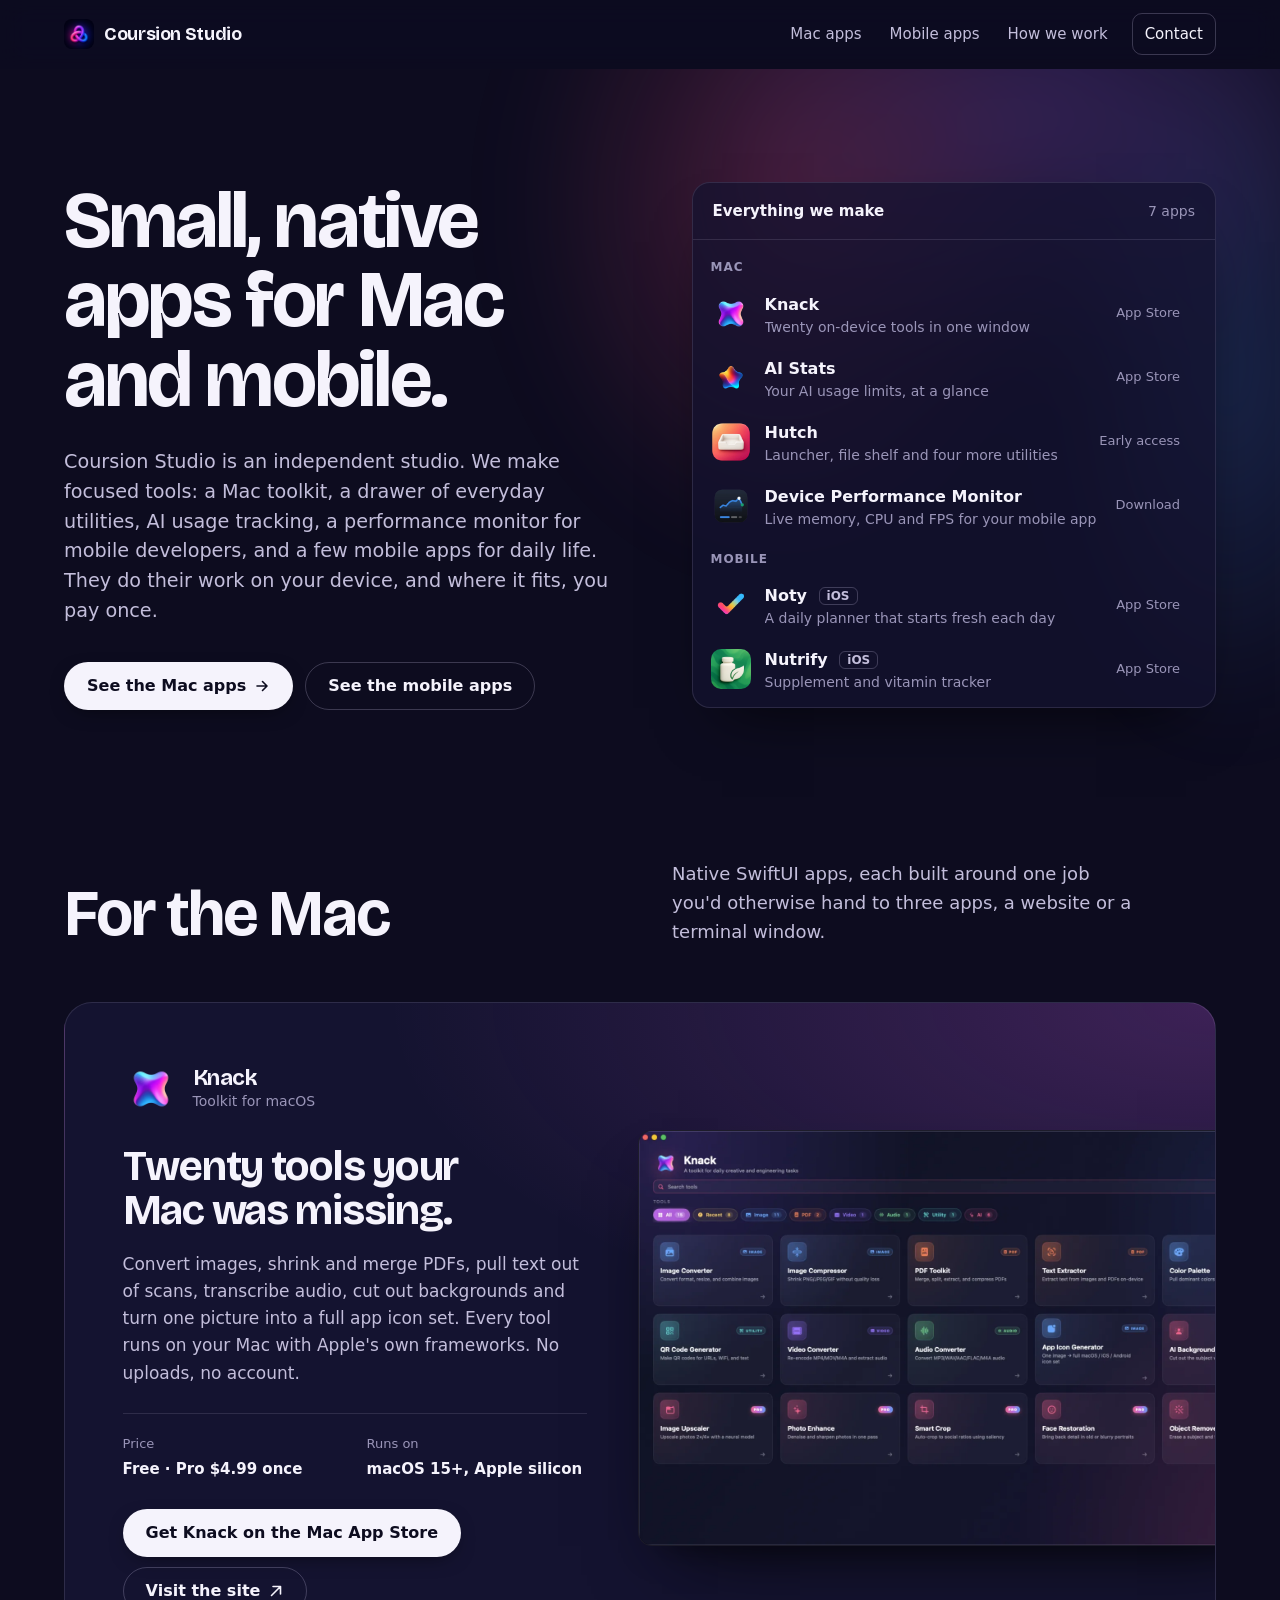
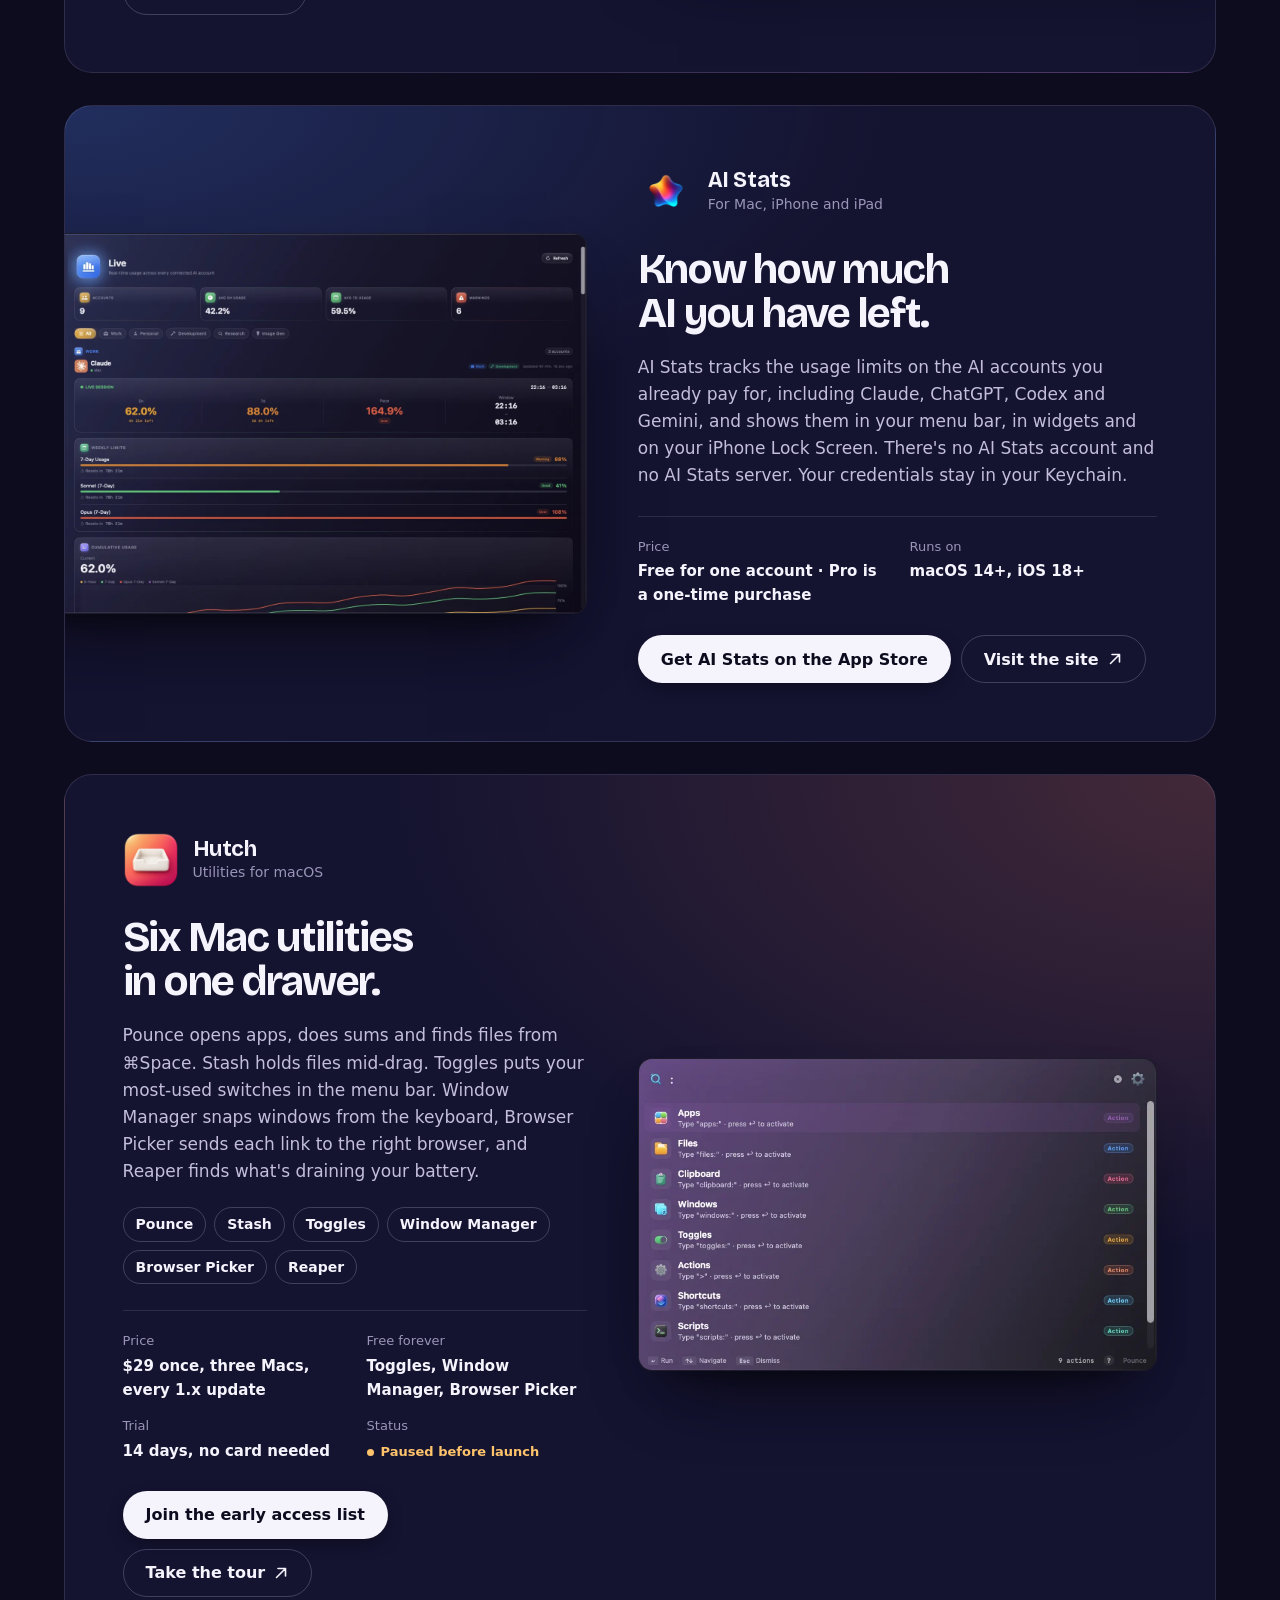
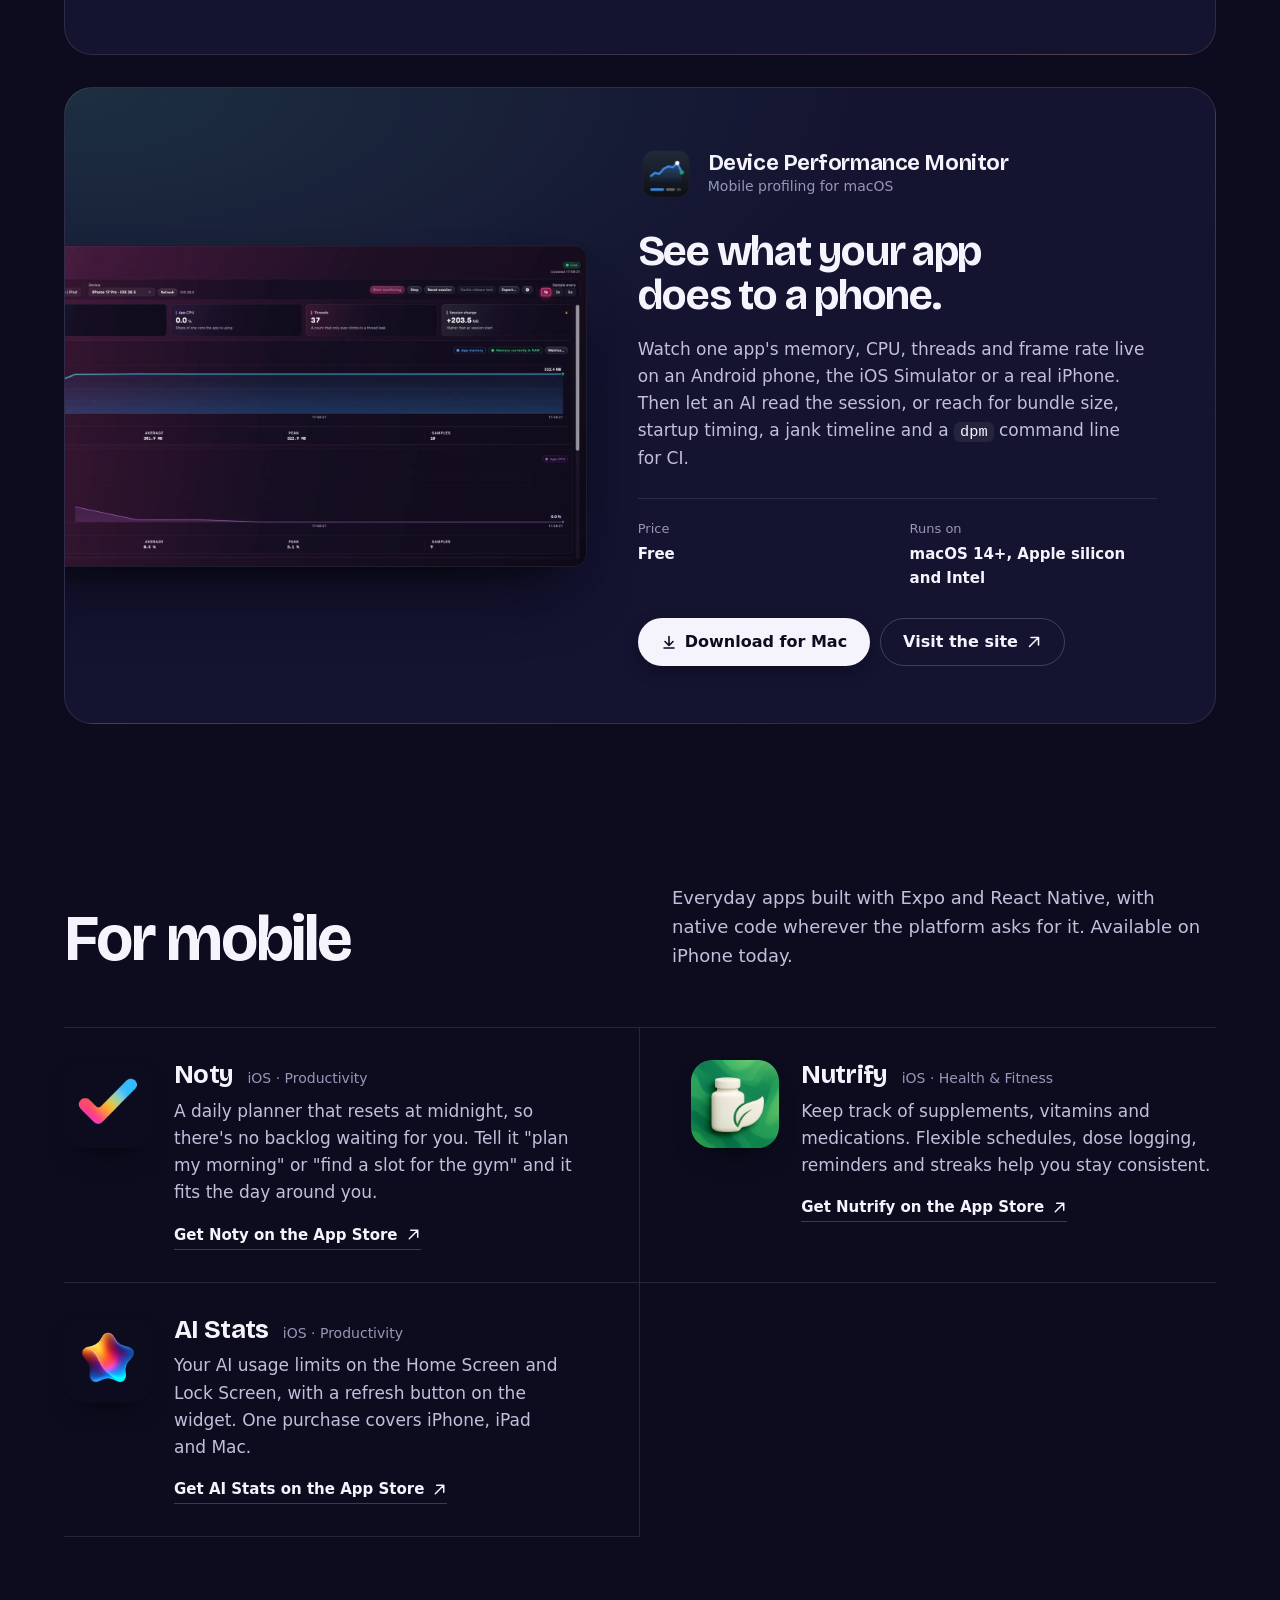
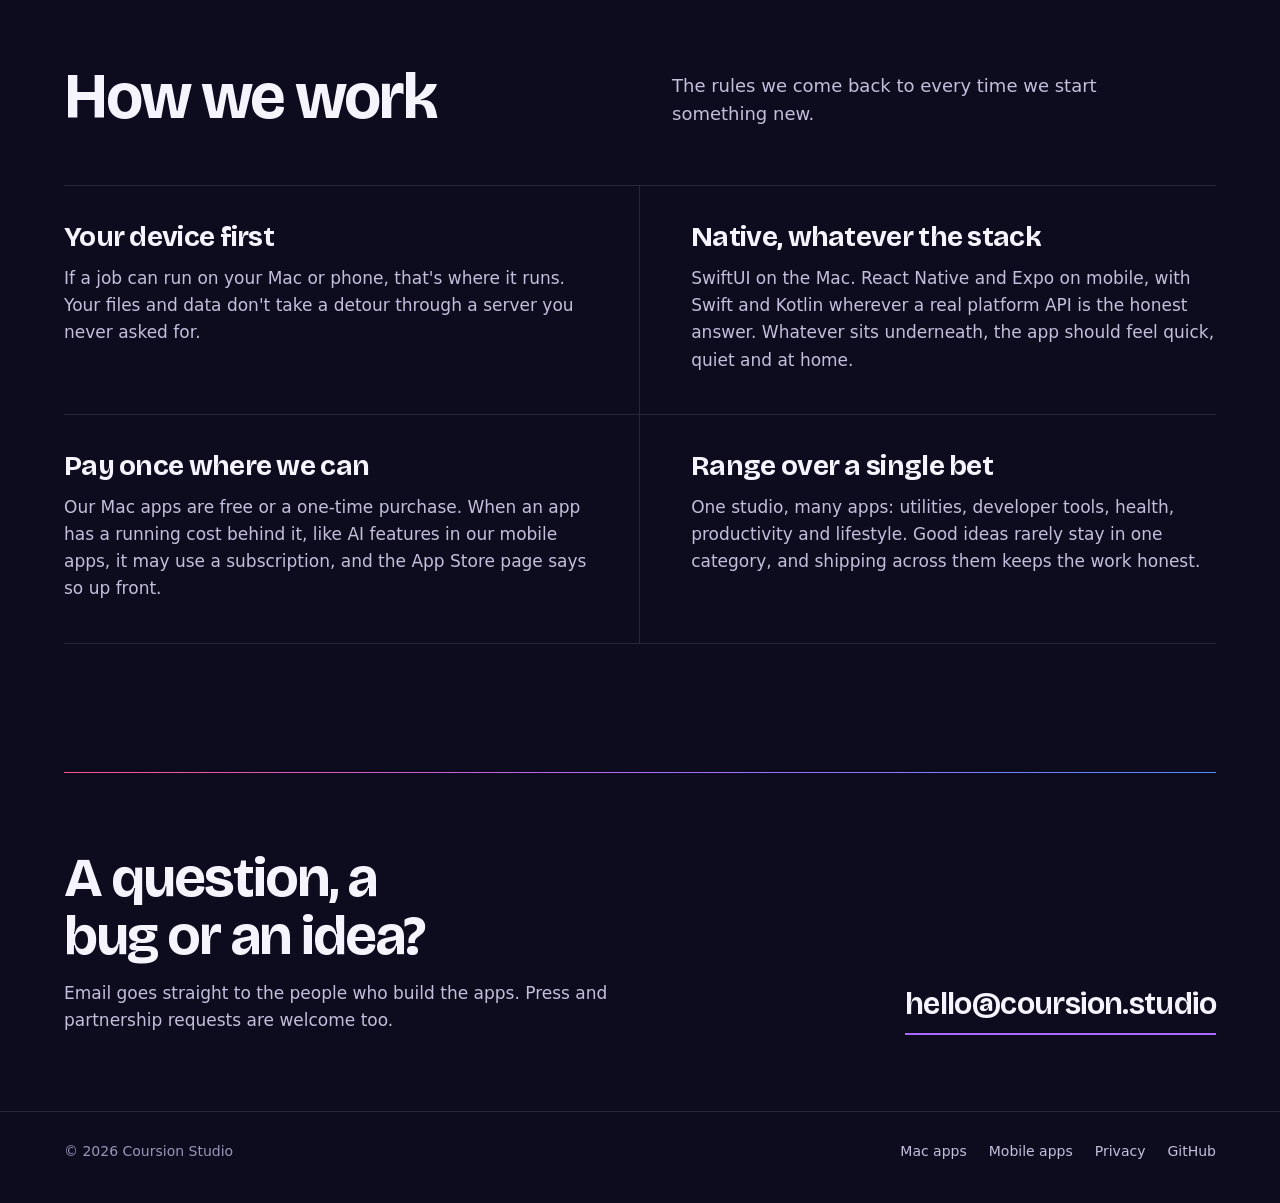
==== index.html @ a279626e "copy: Hutch covers three Macs" ====
<!doctype html>
<html lang="en">
<head>
  <meta charset="utf-8" />
  <meta name="viewport" content="width=device-width, initial-scale=1" />

  <title>Coursion Studio · Small, native apps for Mac and mobile</title>
  <meta name="description" content="Coursion Studio is an independent studio making focused native apps: Knack, AI Stats, Hutch and Device Performance Monitor for Mac, plus Noty and Nutrify on mobile." />
  <meta name="author" content="Coursion Studio" />
  <meta name="robots" content="index, follow, max-image-preview:large" />
  <link rel="canonical" href="https://coursion.studio/" />

  <link rel="icon" type="image/png" sizes="16x16" href="assets/favicon-16.png" />
  <link rel="icon" type="image/png" sizes="32x32" href="assets/favicon-32.png" />
  <link rel="icon" type="image/png" sizes="512x512" href="assets/icon-512.png" />
  <link rel="apple-touch-icon" sizes="180x180" href="assets/apple-touch-icon.png" />
  <link rel="preload" href="assets/fonts/bricolage-grotesque-latin.woff2" as="font" type="font/woff2" crossorigin />
  <link rel="stylesheet" href="styles.css" />

  <meta property="og:type" content="website" />
  <meta property="og:site_name" content="Coursion Studio" />
  <meta property="og:title" content="Coursion Studio · Small, native apps for Mac and mobile" />
  <meta property="og:description" content="An independent studio making focused native software for Mac and mobile. On your device by default. Pay once where it fits." />
  <meta property="og:image" content="https://coursion.studio/assets/og.png" />
  <meta property="og:image:width" content="1200" />
  <meta property="og:image:height" content="630" />
  <meta property="og:image:alt" content="Coursion Studio: small, native apps for Mac and mobile" />
  <meta property="og:url" content="https://coursion.studio/" />
  <meta property="og:locale" content="en_US" />

  <meta name="twitter:card" content="summary_large_image" />
  <meta name="twitter:title" content="Coursion Studio · Small, native apps for Mac and mobile" />
  <meta name="twitter:description" content="An independent studio making focused native software for Mac and mobile. On your device by default. Pay once where it fits." />
  <meta name="twitter:image" content="https://coursion.studio/assets/og.png" />

  <meta name="theme-color" content="#0d0c1f" />
  <meta name="color-scheme" content="dark" />

  <script type="application/ld+json">
  {
    "@context": "https://schema.org",
    "@type": "Organization",
    "name": "Coursion Studio",
    "url": "https://coursion.studio",
    "logo": "https://coursion.studio/assets/icon-512.png",
    "email": "hello@coursion.studio",
    "description": "Independent software studio making native apps for Mac and mobile.",
    "sameAs": ["https://github.com/Coursion-Studio"]
  }
  </script>
  <script type="application/ld+json">
  {
    "@context": "https://schema.org",
    "@type": "ItemList",
    "name": "Coursion Studio apps",
    "itemListElement": [
      {"@type":"SoftwareApplication","position":1,"name":"Knack","operatingSystem":"macOS","applicationCategory":"UtilitiesApplication","url":"https://knack.coursion.studio","offers":{"@type":"Offer","price":"0","priceCurrency":"USD"}},
      {"@type":"SoftwareApplication","position":2,"name":"AI Stats","operatingSystem":"macOS, iOS, iPadOS","applicationCategory":"ProductivityApplication","url":"https://aistats.coursion.studio","offers":{"@type":"Offer","price":"0","priceCurrency":"USD"}},
      {"@type":"SoftwareApplication","position":3,"name":"Hutch","operatingSystem":"macOS","applicationCategory":"UtilitiesApplication","url":"https://hutch.coursion.studio"},
      {"@type":"SoftwareApplication","position":4,"name":"Device Performance Monitor","operatingSystem":"macOS","applicationCategory":"DeveloperApplication","url":"https://dpm.coursion.studio","offers":{"@type":"Offer","price":"0","priceCurrency":"USD"}},
      {"@type":"MobileApplication","position":5,"name":"Noty: AI Daily Planner & Focus","operatingSystem":"iOS","applicationCategory":"ProductivityApplication","url":"https://apps.apple.com/us/app/noty-ai-daily-planner-focus/id1620951759"},
      {"@type":"MobileApplication","position":6,"name":"Nutrify - Supplement Tracker","operatingSystem":"iOS","applicationCategory":"HealthApplication","url":"https://apps.apple.com/us/app/nutrify-supplement-tracker/id6753355163"}
    ]
  }
  </script>
  <script defer src="https://polaris-backend-489776622782.europe-west1.run.app/api/v1/analytics/t.js" data-site="coursion.studio"></script>
</head>
<body>
  <svg width="0" height="0" style="position:absolute" aria-hidden="true">
    <symbol id="i-arrow" viewBox="0 0 16 16"><path d="M3 8h9.5M8.5 3.5 13 8l-4.5 4.5" fill="none" stroke="currentColor" stroke-width="1.6" stroke-linecap="round" stroke-linejoin="round"/></symbol>
    <symbol id="i-out" viewBox="0 0 16 16"><path d="M5 3.5h7.5V11M12.2 3.8 3.5 12.5" fill="none" stroke="currentColor" stroke-width="1.6" stroke-linecap="round" stroke-linejoin="round"/></symbol>
    <symbol id="i-down" viewBox="0 0 16 16"><path d="M8 2.5v8.5M4 7.5 8 11.5l4-4M3 14h10" fill="none" stroke="currentColor" stroke-width="1.6" stroke-linecap="round" stroke-linejoin="round"/></symbol>
  </svg>

  <a class="skip" href="#main">Skip to content</a>

  <header class="site-head">
    <div class="wrap">
      <a class="brand" href="./" aria-label="Coursion Studio, home">
        <img src="assets/icon-512.png" alt="" width="30" height="30" />
        Coursion Studio
      </a>
      <nav class="site-nav" aria-label="Primary">
        <a href="#mac">Mac apps</a>
        <a href="#mobile">Mobile apps</a>
        <a href="#how">How we work</a>
        <a class="nav-contact" href="#contact">Contact</a>
      </nav>
    </div>
  </header>

  <main id="main">
    <section class="hero" aria-labelledby="hero-title">
      <div class="wrap hero-grid">
        <div>
          <h1 id="hero-title">Small, native apps for Mac and mobile.</h1>
          <p class="hero-lede">Coursion Studio is an independent studio. We make focused tools: a Mac toolkit, a drawer of everyday utilities, AI usage tracking, a performance monitor for mobile developers, and a few mobile apps for daily life. They do their work on your device, and where it fits, you pay once.</p>
          <div class="hero-actions">
            <a class="btn btn-solid" href="#mac">See the Mac apps <svg aria-hidden="true"><use href="#i-arrow"/></svg></a>
            <a class="btn btn-line" href="#mobile">See the mobile apps</a>
          </div>
        </div>

        <nav class="catalog" aria-labelledby="catalog-title">
          <div class="catalog-head">
            <h2 id="catalog-title">Everything we make</h2>
            <span>7 apps</span>
          </div>
          <ul>
            <li class="catalog-group" aria-hidden="true">Mac</li>
            <li><a href="#knack" style="--c:#e25cf0"><img src="assets/icons/knack.webp" alt="" width="40" height="40" /><span><span class="c-name">Knack</span><span class="c-what">Twenty on-device tools in one window</span></span><span class="c-plat">App Store<span class="c-arrow" aria-hidden="true">→</span></span></a></li>
            <li><a href="#aistats" style="--c:#4f8fff"><img src="assets/icons/aistats.webp" alt="" width="40" height="40" /><span><span class="c-name">AI Stats</span><span class="c-what">Your AI usage limits, at a glance</span></span><span class="c-plat">App Store<span class="c-arrow" aria-hidden="true">→</span></span></a></li>
            <li><a href="#hutch" style="--c:#ff8a5c"><img src="assets/icons/hutch.webp" alt="" width="40" height="40" /><span><span class="c-name">Hutch</span><span class="c-what">Launcher, file shelf and four more utilities</span></span><span class="c-plat">Early access<span class="c-arrow" aria-hidden="true">→</span></span></a></li>
            <li><a href="#dpm" style="--c:#4fd1a5"><img src="assets/icons/dpm.webp" alt="" width="40" height="40" /><span><span class="c-name">Device Performance Monitor</span><span class="c-what">Live memory, CPU and FPS for your mobile app</span></span><span class="c-plat">Download<span class="c-arrow" aria-hidden="true">→</span></span></a></li>
            <li class="catalog-group" aria-hidden="true">Mobile</li>
            <li><a href="#noty" style="--c:#ffb547"><img src="assets/icons/noty.webp" alt="" width="40" height="40" /><span><span class="c-name">Noty <span class="c-os">iOS</span></span><span class="c-what">A daily planner that starts fresh each day</span></span><span class="c-plat">App Store<span class="c-arrow" aria-hidden="true">→</span></span></a></li>
            <li><a href="#nutrify" style="--c:#4fd1a5"><img src="assets/icons/nutrify.webp" alt="" width="40" height="40" /><span><span class="c-name">Nutrify <span class="c-os">iOS</span></span><span class="c-what">Supplement and vitamin tracker</span></span><span class="c-plat">App Store<span class="c-arrow" aria-hidden="true">→</span></span></a></li>
          </ul>
        </nav>
      </div>
    </section>

    <div class="wrap">
      <section id="mac" aria-labelledby="mac-title">
        <div class="section-intro">
          <h2 id="mac-title">For the Mac</h2>
          <p>Native SwiftUI apps, each built around one job you'd otherwise hand to three apps, a website or a terminal window.</p>
        </div>

        <article class="product product-knack" id="knack" aria-labelledby="knack-title">
          <div class="product-grid">
            <div class="product-copy">
              <div class="product-id">
                <img src="assets/icons/knack.webp" alt="" width="56" height="56" />
                <div><div class="name">Knack</div><div class="kind">Toolkit for macOS</div></div>
              </div>
              <h3 id="knack-title">Twenty tools your Mac was missing.</h3>
              <p>Convert images, shrink and merge PDFs, pull text out of scans, transcribe audio, cut out backgrounds and turn one picture into a full app icon set. Every tool runs on your Mac with Apple's own frameworks. No uploads, no account.</p>
              <dl class="facts">
                <div><dt>Price</dt><dd>Free · Pro $4.99 once</dd></div>
                <div><dt>Runs on</dt><dd>macOS 15+, Apple silicon</dd></div>
              </dl>
              <div class="product-actions">
                <a class="btn btn-solid" href="https://apps.apple.com/us/app/knack-all-in-one-toolkit/id6762058455">Get Knack on the Mac App Store</a>
                <a class="btn btn-line" href="https://knack.coursion.studio">Visit the site <svg aria-hidden="true"><use href="#i-out"/></svg></a>
              </div>
            </div>
            <figure class="shot">
              <img src="assets/shots/knack.webp" width="1600" height="1008" loading="lazy" decoding="async" alt="Knack's home window: a searchable grid of tools including Image Converter, PDF Toolkit, Text Extractor, App Icon Generator and AI Background Remover." />
            </figure>
          </div>
        </article>

        <article class="product product-aistats flip" id="aistats" aria-labelledby="aistats-title">
          <div class="product-grid">
            <div class="product-copy">
              <div class="product-id">
                <img src="assets/icons/aistats.webp" alt="" width="56" height="56" />
                <div><div class="name">AI Stats</div><div class="kind">For Mac, iPhone and iPad</div></div>
              </div>
              <h3 id="aistats-title">Know how much AI you have left.</h3>
              <p>AI Stats tracks the usage limits on the AI accounts you already pay for, including Claude, ChatGPT, Codex and Gemini, and shows them in your menu bar, in widgets and on your iPhone Lock Screen. There's no AI Stats account and no AI Stats server. Your credentials stay in your Keychain.</p>
              <dl class="facts">
                <div><dt>Price</dt><dd>Free for one account · Pro is a one-time purchase</dd></div>
                <div><dt>Runs on</dt><dd>macOS 14+, iOS 18+</dd></div>
              </dl>
              <div class="product-actions">
                <a class="btn btn-solid" href="https://apps.apple.com/us/app/aistats-ai-usage-tracker/id6762005507">Get AI Stats on the App Store</a>
                <a class="btn btn-line" href="https://aistats.coursion.studio">Visit the site <svg aria-hidden="true"><use href="#i-out"/></svg></a>
              </div>
            </div>
            <figure class="shot">
              <img src="assets/shots/aistats.webp" width="1600" height="1008" loading="lazy" decoding="async" alt="AI Stats' Live dashboard showing five-hour and seven-day usage for a Claude account, with weekly limits and a list of connected providers." />
            </figure>
          </div>
        </article>

        <article class="product product-hutch" id="hutch" aria-labelledby="hutch-title">
          <div class="product-grid">
            <div class="product-copy">
              <div class="product-id">
                <img src="assets/icons/hutch.webp" alt="" width="56" height="56" />
                <div><div class="name">Hutch</div><div class="kind">Utilities for macOS</div></div>
              </div>
              <h3 id="hutch-title">Six Mac utilities in one drawer.</h3>
              <p>Pounce opens apps, does sums and finds files from ⌘Space. Stash holds files mid-drag. Toggles puts your most-used switches in the menu bar. Window Manager snaps windows from the keyboard, Browser Picker sends each link to the right browser, and Reaper finds what's draining your battery.</p>
              <ul class="tools" aria-label="The six tools">
                <li><b>Pounce</b></li><li><b>Stash</b></li><li><b>Toggles</b></li><li><b>Window Manager</b></li><li><b>Browser Picker</b></li><li><b>Reaper</b></li>
              </ul>
              <dl class="facts">
                <div><dt>Price</dt><dd>$29 once, three Macs, every 1.x update</dd></div>
                <div><dt>Free forever</dt><dd>Toggles, Window Manager, Browser Picker</dd></div>
                <div><dt>Trial</dt><dd>14 days, no card needed</dd></div>
                <div><dt>Status</dt><dd><span class="status soon">Paused before launch</span></dd></div>
              </dl>
              <div class="product-actions">
                <a class="btn btn-solid" href="https://hutch.coursion.studio/#early-access">Join the early access list</a>
                <a class="btn btn-line" href="https://hutch.coursion.studio">Take the tour <svg aria-hidden="true"><use href="#i-out"/></svg></a>
              </div>
            </div>
            <figure class="shot small">
              <img src="assets/shots/hutch-pounce.webp" width="800" height="480" loading="lazy" decoding="async" alt="Hutch's Pounce launcher listing its search scopes: Apps, Files, Clipboard, Windows, Toggles, Actions, Shortcuts and Scripts." />
            </figure>
          </div>
        </article>



        <article class="product product-dpm flip" id="dpm" aria-labelledby="dpm-title">
          <div class="product-grid">
            <div class="product-copy">
              <div class="product-id">
                <img src="assets/icons/dpm.webp" alt="" width="56" height="56" />
                <div><div class="name">Device Performance Monitor</div><div class="kind">Mobile profiling for macOS</div></div>
              </div>
              <h3 id="dpm-title">See what your app does to a phone.</h3>
              <p>Watch one app's memory, CPU, threads and frame rate live on an Android phone, the iOS Simulator or a real iPhone. Then let an AI read the session, or reach for bundle size, startup timing, a jank timeline and a <code>dpm</code> command line for CI.</p>
              <dl class="facts">
                <div><dt>Price</dt><dd>Free</dd></div>
                <div><dt>Runs on</dt><dd>macOS 14+, Apple silicon and Intel</dd></div>
              </dl>
              <div class="product-actions">
                <a class="btn btn-solid" href="https://github.com/Coursion-Studio/device-performance-monitor-website/releases/latest"><svg aria-hidden="true"><use href="#i-down"/></svg> Download for Mac</a>
                <a class="btn btn-line" href="https://dpm.coursion.studio">Visit the site <svg aria-hidden="true"><use href="#i-out"/></svg></a>
              </div>
            </div>
            <figure class="shot">
              <img src="assets/shots/dpm.webp" width="1600" height="851" loading="lazy" decoding="async" alt="Device Performance Monitor charting an iOS Simulator app's memory and CPU over time, with app memory, CPU, thread count and session change at the top." />
            </figure>
          </div>
        </article>
      </section>

      <section id="mobile" aria-labelledby="mobile-title">
        <div class="section-intro">
          <h2 id="mobile-title">For mobile</h2>
          <p>Everyday apps built with Expo and React Native, with native code wherever the platform asks for it. Available on iPhone today.</p>
        </div>

        <div class="phones">
          <article class="phone-app" id="noty" style="--c:#ffb547">
            <img src="assets/icons/noty.webp" alt="" width="88" height="88" loading="lazy" />
            <div>
              <div class="top"><h3>Noty</h3><span class="cat">iOS · Productivity</span></div>
              <p>A daily planner that resets at midnight, so there's no backlog waiting for you. Tell it "plan my morning" or "find a slot for the gym" and it fits the day around you.</p>
              <a class="store" href="https://apps.apple.com/us/app/noty-ai-daily-planner-focus/id1620951759">Get Noty on the App Store <svg aria-hidden="true"><use href="#i-out"/></svg></a>
            </div>
          </article>

          <article class="phone-app" id="nutrify" style="--c:#4fd1a5">
            <img src="assets/icons/nutrify.webp" alt="" width="88" height="88" loading="lazy" />
            <div>
              <div class="top"><h3>Nutrify</h3><span class="cat">iOS · Health &amp; Fitness</span></div>
              <p>Keep track of supplements, vitamins and medications. Flexible schedules, dose logging, reminders and streaks help you stay consistent.</p>
              <a class="store" href="https://apps.apple.com/us/app/nutrify-supplement-tracker/id6753355163">Get Nutrify on the App Store <svg aria-hidden="true"><use href="#i-out"/></svg></a>
            </div>
          </article>

          <article class="phone-app" id="aistats-ios" style="--c:#4f8fff">
            <img src="assets/icons/aistats.webp" alt="" width="88" height="88" loading="lazy" />
            <div>
              <div class="top"><h3>AI Stats</h3><span class="cat">iOS · Productivity</span></div>
              <p>Your AI usage limits on the Home Screen and Lock Screen, with a refresh button on the widget. One purchase covers iPhone, iPad and Mac.</p>
              <a class="store" href="https://apps.apple.com/us/app/aistats-ai-usage-tracker/id6762005507">Get AI Stats on the App Store <svg aria-hidden="true"><use href="#i-out"/></svg></a>
            </div>
          </article>
        </div>
      </section>

      <section id="how" aria-labelledby="how-title">
        <div class="section-intro">
          <h2 id="how-title">How we work</h2>
          <p>The rules we come back to every time we start something new.</p>
        </div>
        <div class="principles">
          <div class="principle">
            <h3>Your device first</h3>
            <p>If a job can run on your Mac or phone, that's where it runs. Your files and data don't take a detour through a server you never asked for.</p>
          </div>
          <div class="principle">
            <h3>Native, whatever the stack</h3>
            <p>SwiftUI on the Mac. React Native and Expo on mobile, with Swift and Kotlin wherever a real platform API is the honest answer. Whatever sits underneath, the app should feel quick, quiet and at home.</p>
          </div>
          <div class="principle">
            <h3>Pay once where we can</h3>
            <p>Our Mac apps are free or a one-time purchase. When an app has a running cost behind it, like AI features in our mobile apps, it may use a subscription, and the App Store page says so up front.</p>
          </div>
          <div class="principle">
            <h3>Range over a single bet</h3>
            <p>One studio, many apps: utilities, developer tools, health, productivity and lifestyle. Good ideas rarely stay in one category, and shipping across them keeps the work honest.</p>
          </div>
        </div>
      </section>

      <section class="contact" id="contact" aria-labelledby="contact-title">
        <div class="contact-grid">
          <div>
            <h2 id="contact-title">A question, a bug or an idea?</h2>
            <p>Email goes straight to the people who build the apps. Press and partnership requests are welcome too.</p>
          </div>
          <a class="mail" href="mailto:hello@coursion.studio">hello@coursion.studio</a>
        </div>
      </section>
    </div>
  </main>

  <footer class="site-foot">
    <div class="wrap">
      <span>© 2026 Coursion Studio</span>
      <nav aria-label="Footer">
        <a href="#mac">Mac apps</a>
        <a href="#mobile">Mobile apps</a>
        <a href="privacy.html">Privacy</a>
        <a href="https://github.com/Coursion-Studio">GitHub</a>
      </nav>
    </div>
  </footer>

  <script>
    (function () {
      var head = document.querySelector(".site-head");
      function onScroll() { head.classList.toggle("scrolled", window.scrollY > 8); }
      onScroll();
      window.addEventListener("scroll", onScroll, { passive: true });
    })();
  </script>
</body>
</html>
---- styles.css ----
@font-face {
  font-family: "Bricolage Grotesque";
  src: url("assets/fonts/bricolage-grotesque-latin.woff2") format("woff2");
  font-weight: 400 800;
  font-stretch: 100%;
  font-style: normal;
  font-display: swap;
  unicode-range: U+0000-00FF, U+0131, U+0152-0153, U+02BB-02BC, U+02C6, U+02DA, U+02DC, U+2000-206F, U+20AC, U+2122, U+2191, U+2193, U+2212, U+2215, U+FEFF, U+FFFD;
}

:root {
  --ink: #0d0c1f;
  --ink-2: #141330;
  --ink-3: #1c1a3d;
  --line: rgba(226, 220, 255, 0.12);
  --line-strong: rgba(226, 220, 255, 0.22);

  --text: #f5f3fc;
  --text-2: #c3bedb;
  --text-3: #9a95b8;

  --pink: #ff4f8b;
  --violet: #a968ff;
  --blue: #4f8fff;
  --knot: linear-gradient(90deg, var(--pink), var(--violet) 52%, var(--blue));

  --display: "Bricolage Grotesque", ui-sans-serif, system-ui, sans-serif;
  --body: -apple-system, BlinkMacSystemFont, "SF Pro Text", "Segoe UI", system-ui, sans-serif;

  --gutter: clamp(20px, 5vw, 64px);
  --max: 1320px;
  --radius: 18px;
  --ease-out: cubic-bezier(0.16, 1, 0.3, 1);
}

*, *::before, *::after { box-sizing: border-box; }

html {
  scroll-behavior: smooth;
  scroll-padding-top: 88px;
  color-scheme: dark;
  scrollbar-color: var(--ink-3) var(--ink);
  -webkit-text-size-adjust: 100%;
}

body {
  margin: 0;
  background: var(--ink);
  color: var(--text);
  font-family: var(--body);
  font-size: 17px;
  line-height: 1.6;
  -webkit-font-smoothing: antialiased;
  -moz-osx-font-smoothing: grayscale;
  text-rendering: optimizeLegibility;
}

::selection { background: var(--violet); color: #fff; }

img { display: block; max-width: 100%; height: auto; }

a { color: inherit; text-underline-offset: 0.22em; text-decoration-thickness: 1px; }

:focus-visible {
  outline: 2px solid var(--blue);
  outline-offset: 3px;
  border-radius: 6px;
}

h1, h2, h3, h4 {
  font-family: var(--display);
  font-weight: 700;
  margin: 0;
  text-wrap: balance;
  font-optical-sizing: auto;
}

p { margin: 0; text-wrap: pretty; }

.wrap {
  width: 100%;
  max-width: var(--max);
  margin: 0 auto;
  padding: 0 var(--gutter);
}

.skip {
  position: absolute;
  left: 12px;
  top: -60px;
  z-index: 100;
  background: var(--text);
  color: var(--ink);
  padding: 10px 16px;
  border-radius: 10px;
  font-weight: 600;
  text-decoration: none;
}
.skip:focus { top: 12px; }

.site-head {
  position: sticky;
  top: 0;
  z-index: 50;
  background: rgba(13, 12, 31, 0.82);
  backdrop-filter: saturate(160%) blur(14px);
  -webkit-backdrop-filter: saturate(160%) blur(14px);
  border-bottom: 1px solid transparent;
  transition: border-color 0.3s;
}
.site-head.scrolled { border-bottom-color: var(--line); }

.site-head .wrap {
  display: flex;
  align-items: center;
  justify-content: space-between;
  gap: 24px;
  height: 68px;
}

.brand {
  display: inline-flex;
  align-items: center;
  gap: 10px;
  font-family: var(--display);
  font-weight: 700;
  font-size: 18px;
  letter-spacing: -0.02em;
  text-decoration: none;
}
.brand img { width: 30px; height: 30px; border-radius: 8px; }

.site-nav { display: flex; align-items: center; gap: 4px; }
.site-nav a {
  font-size: 15px;
  color: var(--text-2);
  text-decoration: none;
  padding: 8px 12px;
  border-radius: 10px;
  transition: color 0.2s, background-color 0.2s;
}
.site-nav a:hover { color: var(--text); background: rgba(255, 255, 255, 0.06); }
.site-nav .nav-contact {
  color: var(--text);
  border: 1px solid var(--line-strong);
  margin-left: 8px;
}

.hero {
  padding: clamp(48px, 9vw, 112px) 0 clamp(56px, 8vw, 104px);
  position: relative;
  isolation: isolate;
  overflow: clip;
}

.hero::before {
  content: "";
  position: absolute;
  z-index: -1;
  inset: -30% -10% auto 40%;
  height: 120%;
  background:
    radial-gradient(closest-side at 30% 40%, rgba(255, 79, 139, 0.22), transparent),
    radial-gradient(closest-side at 60% 30%, rgba(169, 104, 255, 0.24), transparent),
    radial-gradient(closest-side at 80% 60%, rgba(79, 143, 255, 0.2), transparent);
  filter: blur(40px);
  pointer-events: none;
}

.hero-grid {
  display: grid;
  grid-template-columns: minmax(0, 1.05fr) minmax(0, 1fr);
  gap: clamp(40px, 6vw, 96px);
  align-items: center;
}

.hero h1 {
  font-size: clamp(44px, 6.2vw, 88px);
  line-height: 1;
  letter-spacing: -0.03em;
  font-weight: 700;
  max-width: 11ch;
}

.hero-lede {
  margin-top: 28px;
  font-size: clamp(18px, 1.5vw, 21px);
  line-height: 1.55;
  color: var(--text-2);
  max-width: 34em;
}

.hero-actions { display: flex; flex-wrap: wrap; gap: 12px; margin-top: 36px; }

.hero-facts {
  display: flex;
  flex-wrap: wrap;
  gap: 8px 28px;
  margin: 44px 0 0;
  padding: 0;
  list-style: none;
  color: var(--text-3);
  font-size: 15px;
}
.hero-facts strong { color: var(--text); font-weight: 600; }

.btn {
  display: inline-flex;
  align-items: center;
  justify-content: center;
  gap: 8px;
  min-height: 48px;
  padding: 0 22px;
  border-radius: 999px;
  font-size: 16px;
  font-weight: 600;
  text-decoration: none;
  border: 1px solid transparent;
  transition: transform 0.25s var(--ease-out), background-color 0.2s, border-color 0.2s, box-shadow 0.25s var(--ease-out);
}
.btn:hover { transform: translateY(-1px); }
.btn:active { transform: translateY(0); }
.btn svg { width: 16px; height: 16px; flex: none; }

.btn-solid {
  background: var(--text);
  color: var(--ink);
  box-shadow: 0 6px 20px -8px rgba(0, 0, 0, 0.6);
}
.btn-solid:hover { background: #fff; box-shadow: 0 10px 24px -10px rgba(0, 0, 0, 0.8); }

.btn-line { border-color: var(--line-strong); color: var(--text); }
.btn-line:hover { border-color: rgba(226, 220, 255, 0.45); background: rgba(255, 255, 255, 0.04); }

.catalog {
  border: 1px solid var(--line);
  border-radius: var(--radius);
  background: rgba(20, 19, 48, 0.72);
  box-shadow: 0 30px 60px -30px rgba(0, 0, 0, 0.7);
  overflow: hidden;
}

.catalog-head {
  display: flex;
  justify-content: space-between;
  align-items: baseline;
  padding: 16px 20px;
  border-bottom: 1px solid var(--line);
  font-size: 14px;
  color: var(--text-3);
}
.catalog-head h2 {
  font-size: 15px;
  font-family: var(--body);
  font-weight: 600;
  color: var(--text);
  letter-spacing: 0;
}

.catalog ul { list-style: none; margin: 0; padding: 6px; }

.catalog a {
  --c: var(--violet);
  position: relative;
  display: grid;
  grid-template-columns: 40px minmax(0, 1fr) auto;
  align-items: center;
  gap: 14px;
  padding: 9px 12px;
  border-radius: 12px;
  text-decoration: none;
  transition: background-color 0.25s;
}
.catalog a::before {
  content: "";
  position: absolute;
  left: 0;
  top: 22%;
  bottom: 22%;
  width: 3px;
  border-radius: 3px;
  background: var(--c);
  transform: scaleY(0);
  transition: transform 0.35s var(--ease-out);
}
.catalog a:hover, .catalog a:focus-visible { background: rgba(255, 255, 255, 0.05); }
.catalog a:hover::before, .catalog a:focus-visible::before { transform: scaleY(1); }

.catalog img { width: 40px; height: 40px; border-radius: 10px; }
.catalog .c-name { font-weight: 600; font-size: 16px; line-height: 1.3; }
.catalog .c-what { display: block; color: var(--text-3); font-size: 14px; line-height: 1.35; white-space: nowrap; overflow: hidden; text-overflow: ellipsis; }
.catalog .c-os {
  margin-left: 6px;
  padding: 1px 7px;
  border-radius: 6px;
  border: 1px solid var(--line-strong);
  font-size: 12px;
  font-weight: 600;
  color: var(--text-2);
  vertical-align: 1px;
}
.catalog .c-plat { font-size: 13px; color: var(--text-3); white-space: nowrap; }
.catalog .c-arrow {
  display: inline-block;
  margin-left: 6px;
  opacity: 0;
  transform: translateX(-4px);
  transition: opacity 0.25s, transform 0.35s var(--ease-out);
}
.catalog a:hover .c-arrow, .catalog a:focus-visible .c-arrow { opacity: 1; transform: none; }

.catalog-group {
  padding: 12px 12px 4px;
  font-size: 12px;
  font-weight: 600;
  color: var(--text-3);
  text-transform: uppercase;
  letter-spacing: 0.08em;
}

.status {
  display: inline-flex;
  align-items: center;
  gap: 7px;
  font-size: 13px;
  font-weight: 600;
  color: var(--text-2);
  white-space: nowrap;
}
.status::before {
  content: "";
  width: 7px;
  height: 7px;
  border-radius: 50%;
  background: currentColor;
}
.status.live { color: #6ee7a8; }
.status.soon { color: #ffc46b; }

.section-intro {
  display: grid;
  grid-template-columns: minmax(0, 1fr) minmax(0, 1fr);
  gap: 24px 64px;
  align-items: end;
  padding: clamp(72px, 10vw, 136px) 0 clamp(36px, 5vw, 56px);
}
.hero + .wrap > section:first-child .section-intro { padding-top: clamp(24px, 4vw, 48px); }

.section-intro h2 {
  font-size: clamp(38px, 5vw, 68px);
  line-height: 1;
  letter-spacing: -0.035em;
}
.section-intro p { color: var(--text-2); font-size: 18px; max-width: 36em; }

.product {
  --c: var(--violet);
  --c-soft: rgba(169, 104, 255, 0.18);
  position: relative;
  margin-bottom: clamp(20px, 3vw, 32px);
  border-radius: 28px;
  border: 1px solid var(--line);
  background:
    radial-gradient(120% 90% at var(--glow-x, 100%) 0%, var(--c-soft), transparent 60%),
    var(--ink-2);
  overflow: hidden;
}

.product-grid {
  display: grid;
  grid-template-columns: minmax(0, 1fr) minmax(0, 1.12fr);
  gap: clamp(28px, 4vw, 56px);
  align-items: center;
  padding: clamp(28px, 4.5vw, 64px);
}
.product.flip { --glow-x: 0%; }
.product.flip .product-copy { order: 2; }

.product-id { display: flex; align-items: center; gap: 14px; }
.product-id img { width: 56px; height: 56px; border-radius: 14px; }
.product-id .name {
  font-family: var(--display);
  font-size: 22px;
  font-weight: 700;
  letter-spacing: -0.02em;
  line-height: 1.1;
}
.product-id .kind { color: var(--text-3); font-size: 14px; }

.product h3 {
  margin-top: 28px;
  font-size: clamp(30px, 3.3vw, 46px);
  line-height: 1.04;
  letter-spacing: -0.03em;
}

.product-copy > p {
  margin-top: 18px;
  color: var(--text-2);
  max-width: 34em;
}

.facts {
  margin: 26px 0 0;
  padding: 0;
  display: grid;
  grid-template-columns: repeat(auto-fit, minmax(150px, 1fr));
  gap: 14px 24px;
  border-top: 1px solid var(--line);
  padding-top: 20px;
}
.facts div { min-width: 0; }
.facts dt { font-size: 13px; color: var(--text-3); }
.facts dd { margin: 2px 0 0; font-size: 15px; font-weight: 600; color: var(--text); }

.product-actions { display: flex; flex-wrap: wrap; gap: 10px; margin-top: 28px; }

.shot {
  margin: 0;
  border-radius: 14px;
  overflow: hidden;
  box-shadow:
    0 1px 0 rgba(255, 255, 255, 0.06) inset,
    0 40px 80px -40px rgba(0, 0, 0, 0.85),
    0 18px 36px -24px rgba(0, 0, 0, 0.6);
  border: 1px solid rgba(255, 255, 255, 0.08);
  background: #0a0918;
}
.shot.small { max-width: 640px; margin-inline: auto; }

@media (min-width: 1041px) {
  .product:not(.flip) .shot:not(.small) { width: calc(100% + 140px); margin-right: -140px; border-top-right-radius: 0; border-bottom-right-radius: 0; }
  .product.flip .shot:not(.small) { width: calc(100% + 140px); margin-left: -140px; border-top-left-radius: 0; border-bottom-left-radius: 0; }
}

.product-knack { --c: #e25cf0; --c-soft: rgba(226, 92, 240, 0.2); }
.product-aistats { --c: #4f8fff; --c-soft: rgba(79, 143, 255, 0.22); }
.product-hutch { --c: #ff8a5c; --c-soft: rgba(255, 128, 92, 0.2); }
.product-dpm { --c: #4fd1a5; --c-soft: rgba(79, 209, 165, 0.15); }

code {
  font-family: ui-monospace, "SF Mono", Menlo, monospace;
  font-size: 0.9em;
  padding: 1px 6px;
  border-radius: 6px;
  background: rgba(255, 255, 255, 0.07);
  color: var(--text);
}

.tools {
  margin: 22px 0 0;
  padding: 0;
  list-style: none;
  display: flex;
  flex-wrap: wrap;
  gap: 8px;
}
.tools li {
  font-size: 14px;
  padding: 5px 12px;
  border-radius: 999px;
  border: 1px solid var(--line-strong);
  color: var(--text-2);
}
.tools li b { color: var(--text); font-weight: 600; }

.phones {
  display: grid;
  grid-template-columns: repeat(2, minmax(0, 1fr));
  border-top: 1px solid var(--line);
}

.phone-app {
  --c: var(--violet);
  display: grid;
  grid-template-columns: 88px minmax(0, 1fr);
  gap: 22px;
  align-items: start;
  padding: 32px 0;
  border-bottom: 1px solid var(--line);
}
.phones .phone-app:nth-child(odd) { padding-right: clamp(20px, 4vw, 56px); border-right: 1px solid var(--line); }
.phones .phone-app:nth-child(even) { padding-left: clamp(20px, 4vw, 56px); }

.phone-app img {
  width: 88px;
  height: 88px;
  border-radius: 21px;
  box-shadow: 0 14px 28px -16px rgba(0, 0, 0, 0.9);
}
.phone-app .top { display: flex; flex-wrap: wrap; align-items: baseline; gap: 4px 14px; }
.phone-app h3 { font-size: 26px; letter-spacing: -0.025em; line-height: 1.15; }
.phone-app .cat { font-size: 14px; color: var(--text-3); }
.phone-app p { margin-top: 8px; color: var(--text-2); max-width: 32em; }
.phone-app .store {
  display: inline-flex;
  align-items: center;
  gap: 8px;
  margin-top: 16px;
  font-weight: 600;
  font-size: 15px;
  text-decoration: none;
  border-bottom: 1px solid var(--line-strong);
  padding-bottom: 2px;
  transition: border-color 0.2s, color 0.2s;
}
.phone-app .store:hover { border-color: var(--c); color: #fff; }
.phone-app .store svg { width: 15px; height: 15px; }
.phone-app .note { margin-top: 16px; font-size: 14px; color: var(--text-3); }

.principles {
  display: grid;
  grid-template-columns: repeat(2, minmax(0, 1fr));
  gap: 0;
  border-top: 1px solid var(--line);
}
.principle {
  padding: 36px 0 40px;
  border-bottom: 1px solid var(--line);
}
.principles .principle:nth-child(odd) { padding-right: clamp(20px, 4vw, 56px); border-right: 1px solid var(--line); }
.principles .principle:nth-child(even) { padding-left: clamp(20px, 4vw, 56px); }
.principle h3 { font-size: clamp(24px, 2.2vw, 30px); letter-spacing: -0.025em; line-height: 1.1; }
.principle p { margin-top: 12px; color: var(--text-2); max-width: 36em; }

.contact {
  margin: clamp(80px, 10vw, 136px) 0 0;
  padding: clamp(40px, 6vw, 80px) 0;
  border-top: 1px solid var(--line);
  position: relative;
}
.contact::before {
  content: "";
  position: absolute;
  left: 0;
  right: 0;
  top: -1px;
  height: 1px;
  background: var(--knot);
}
.contact-grid {
  display: grid;
  grid-template-columns: minmax(0, 1fr) auto;
  gap: 32px;
  align-items: end;
}
.contact h2 { font-size: clamp(34px, 4.4vw, 60px); letter-spacing: -0.035em; line-height: 1.02; max-width: 14ch; }
.contact p { margin-top: 16px; color: var(--text-2); max-width: 36em; }
.contact .mail {
  font-family: var(--display);
  font-size: clamp(22px, 2.4vw, 32px);
  font-weight: 650;
  letter-spacing: -0.02em;
  text-decoration: none;
  border-bottom: 2px solid var(--violet);
  padding-bottom: 4px;
  transition: border-color 0.2s;
}
.contact .mail:hover { border-color: var(--pink); }

.site-foot {
  border-top: 1px solid var(--line);
  padding: 28px 0 40px;
  color: var(--text-3);
  font-size: 14px;
}
.site-foot .wrap { display: flex; flex-wrap: wrap; justify-content: space-between; gap: 16px; }
.site-foot nav { display: flex; flex-wrap: wrap; gap: 6px 22px; }
.site-foot a { text-decoration: none; color: var(--text-2); }
.site-foot a:hover { color: var(--text); text-decoration: underline; }

.prose { max-width: 720px; padding: clamp(48px, 8vw, 96px) 0 40px; }
.prose h1 { font-size: clamp(40px, 5vw, 64px); letter-spacing: -0.04em; line-height: 1; }
.prose .updated { margin-top: 14px; color: var(--text-3); font-size: 15px; }
.prose h2 { margin-top: 44px; font-size: 26px; letter-spacing: -0.02em; }
.prose p, .prose li { color: var(--text-2); }
.prose p { margin-top: 14px; }
.prose ul { margin: 14px 0 0; padding-left: 1.2em; }
.prose li + li { margin-top: 8px; }
.prose a { color: var(--text); }

@media (max-width: 1040px) {
  .hero-grid { grid-template-columns: 1fr; }
  .hero h1 { max-width: 14ch; }
  .product-grid { grid-template-columns: 1fr; }
  .product.flip .product-copy { order: 0; }
  .section-intro { grid-template-columns: 1fr; }
}

@media (max-width: 760px) {
  body { font-size: 16px; }
  .site-nav a:not(.nav-contact) { display: none; }
  .phones, .principles { grid-template-columns: 1fr; }
  .phones .phone-app:nth-child(n), .principles .principle:nth-child(n) { padding-left: 0; padding-right: 0; border-right: 0; }
  .phone-app { grid-template-columns: 64px minmax(0, 1fr); gap: 16px; padding: 26px 0; }
  .phone-app img { width: 64px; height: 64px; border-radius: 15px; }
  .phone-app h3 { font-size: 22px; }
  .product { border-radius: 22px; }
  .product-grid { padding: 24px 20px 20px; }
  .product h3 { margin-top: 22px; }
  .contact-grid { grid-template-columns: 1fr; align-items: start; }
  .catalog .c-plat { display: none; }
  .catalog a { grid-template-columns: 40px minmax(0, 1fr); }
  .catalog .c-what { white-space: normal; }
}

@media (prefers-reduced-motion: reduce) {
  html { scroll-behavior: auto; }
  *, *::before, *::after {
    transition-duration: 0.01ms !important;
    animation-duration: 0.01ms !important;
  }
  .btn:hover { transform: none; }
}
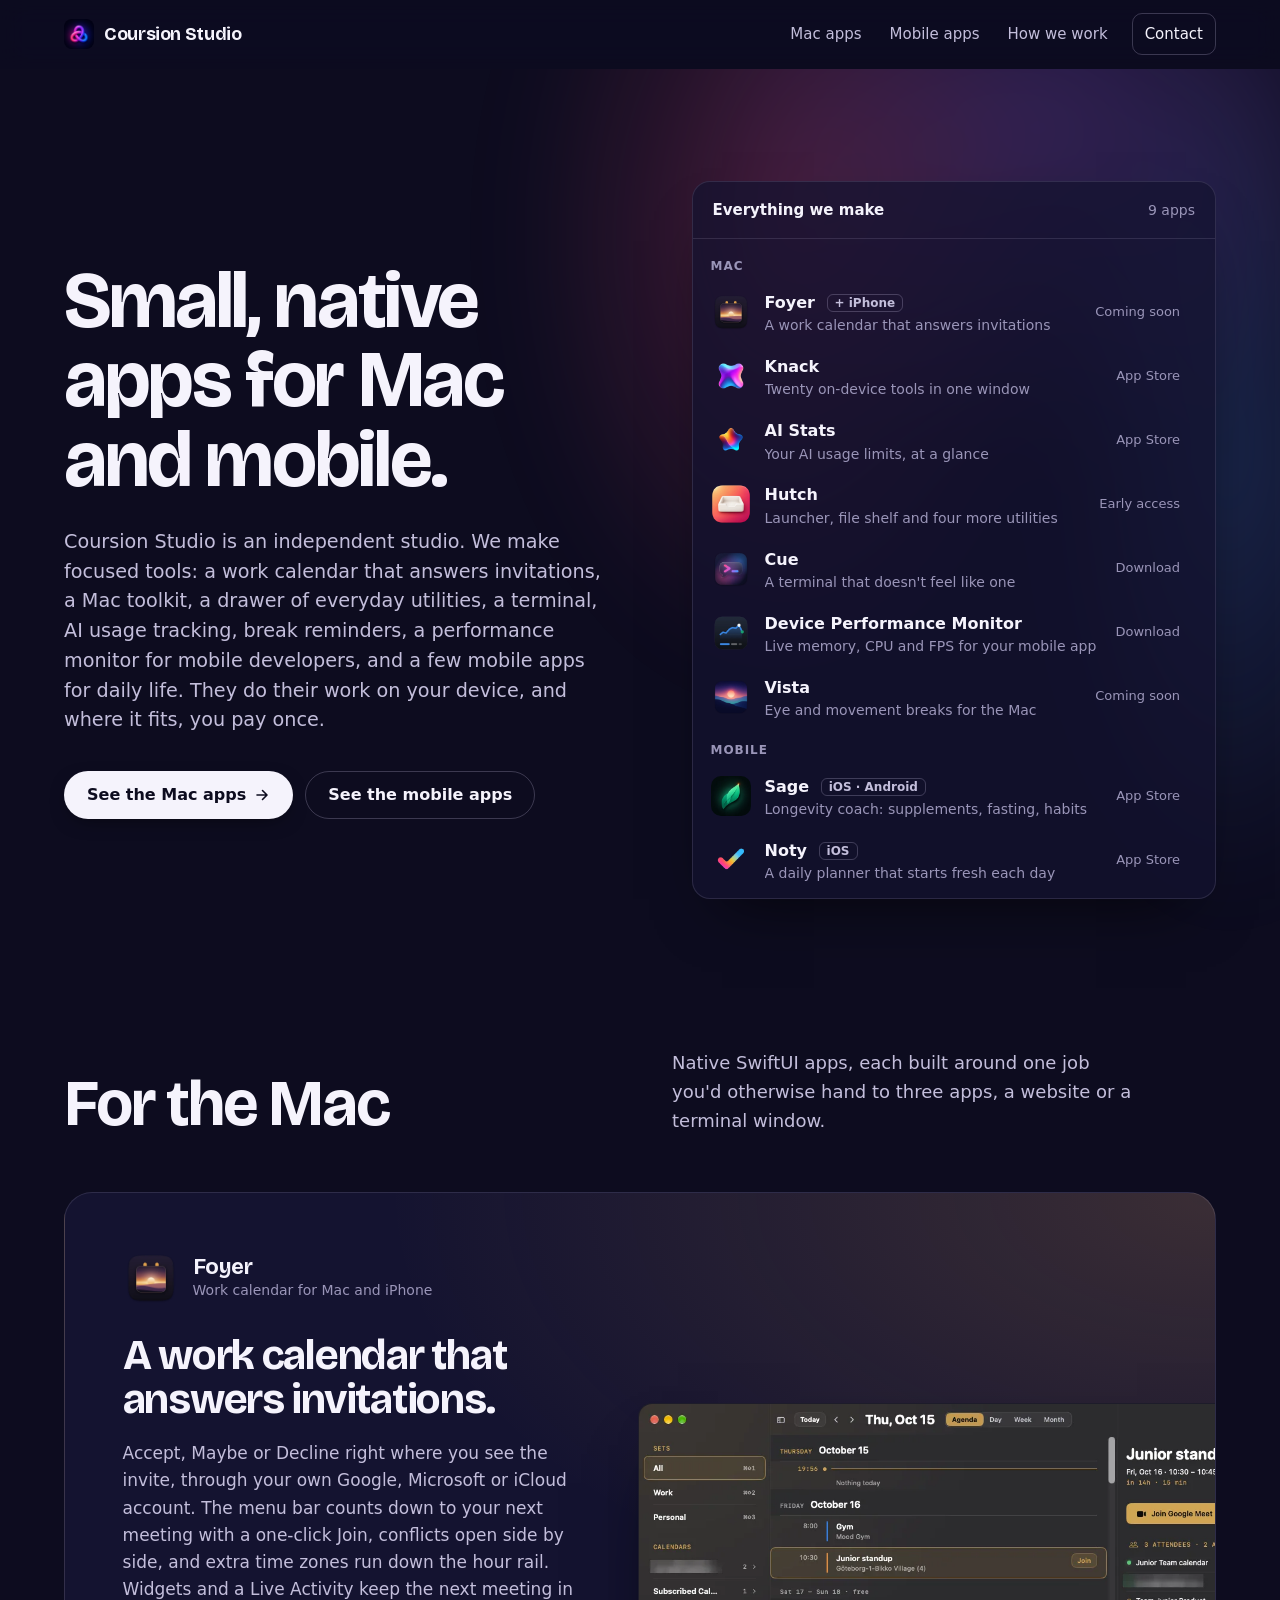
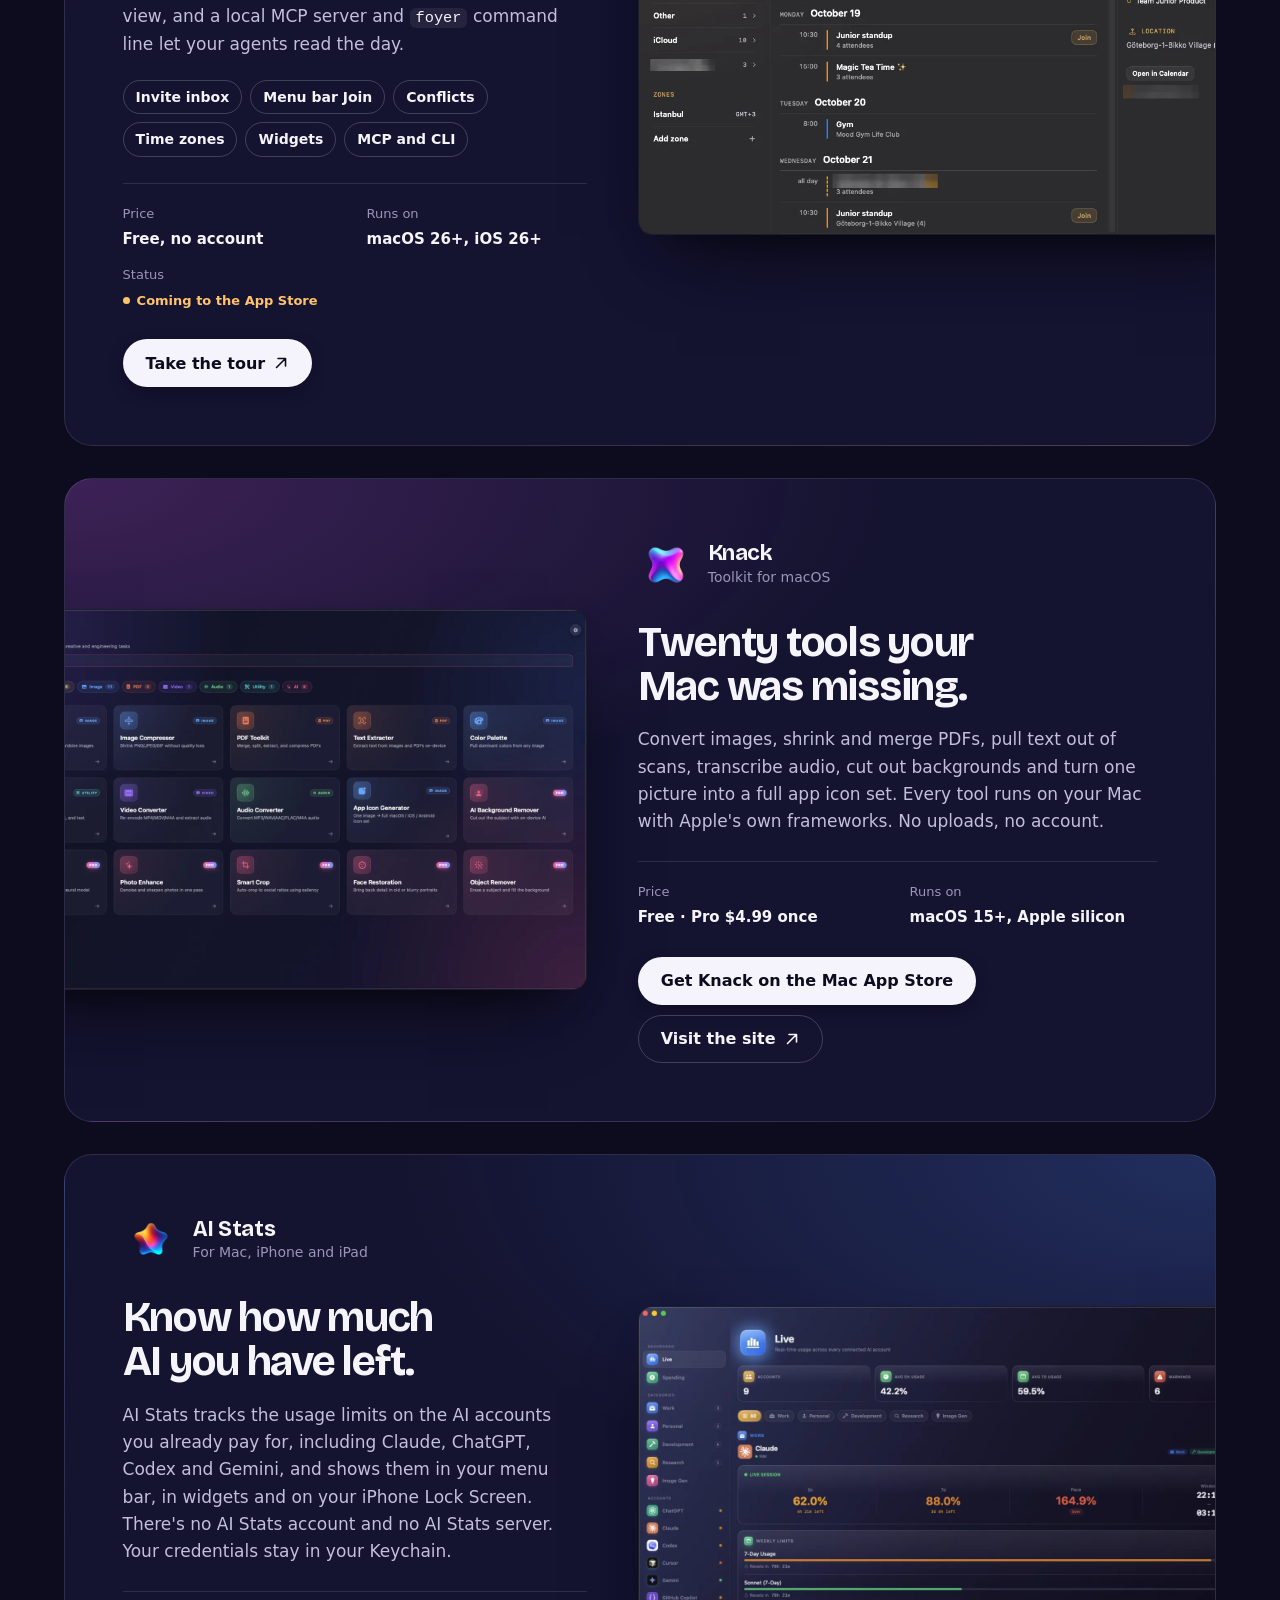
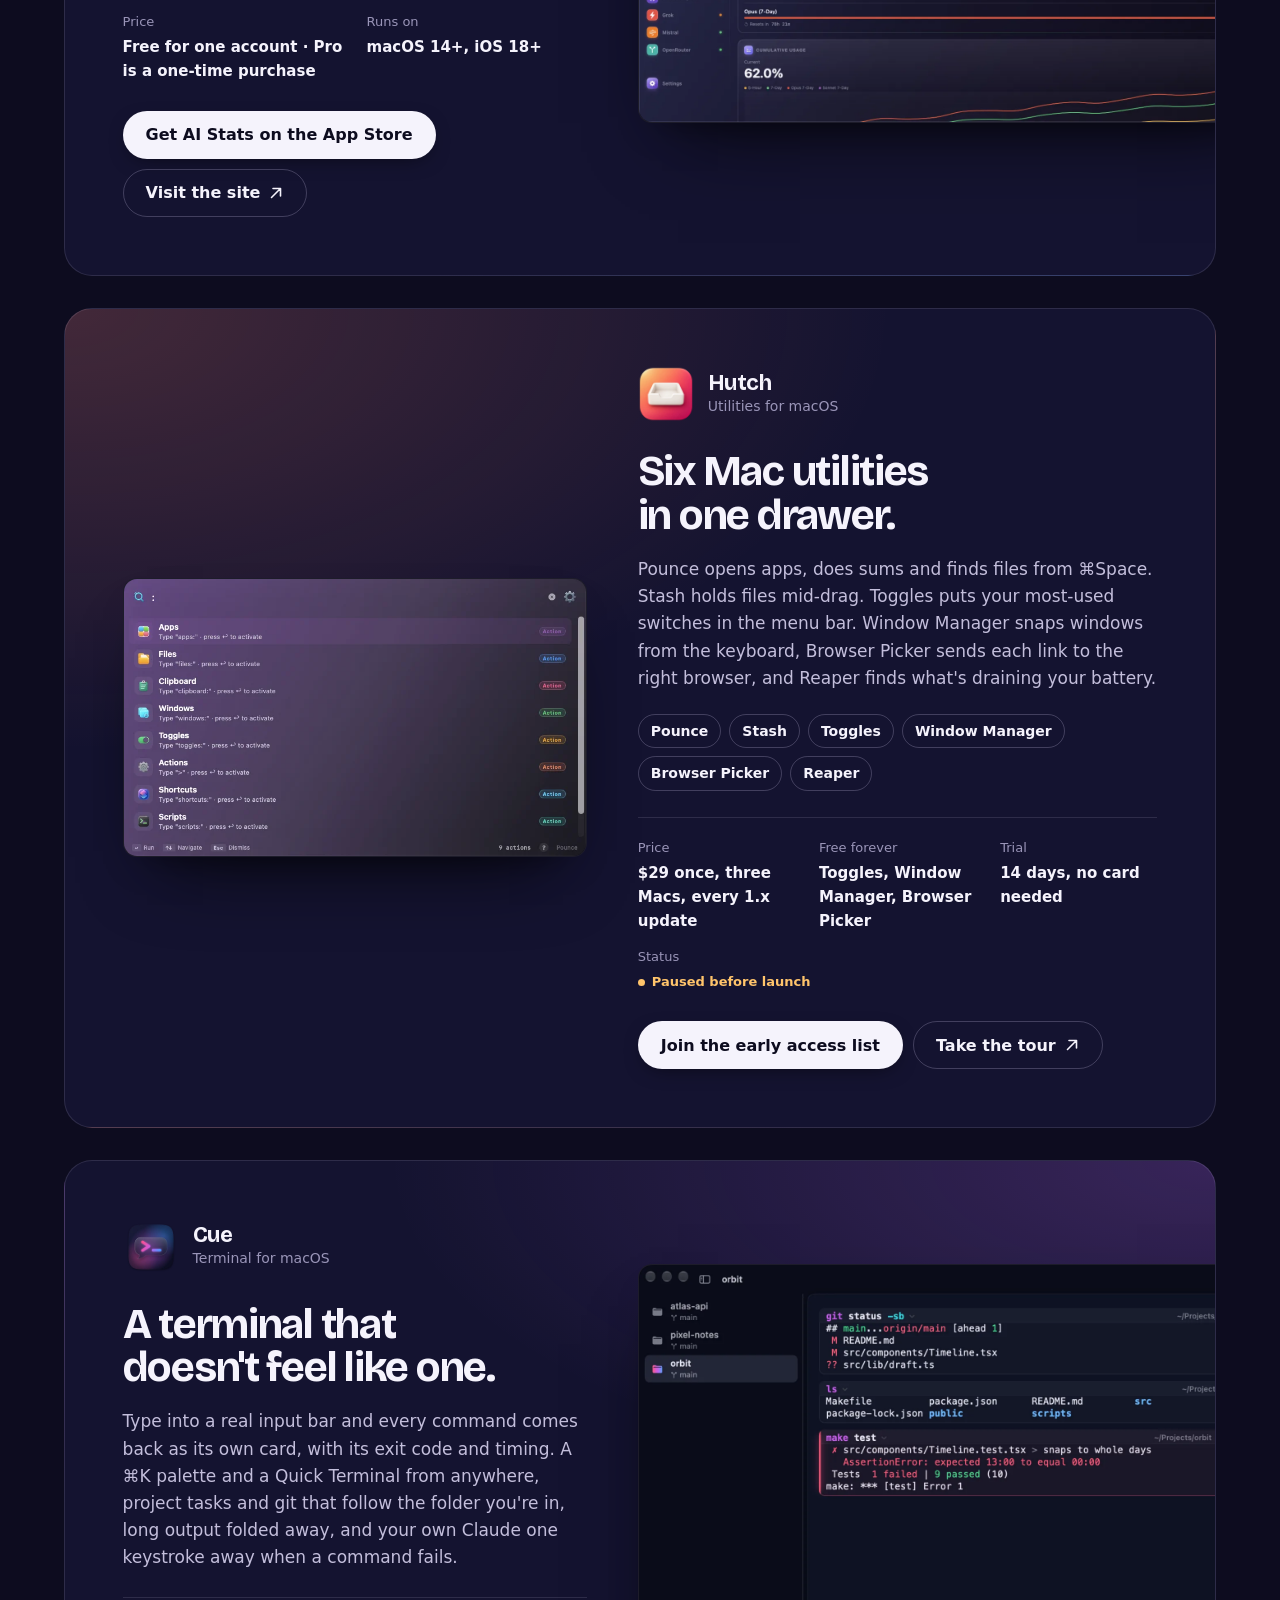
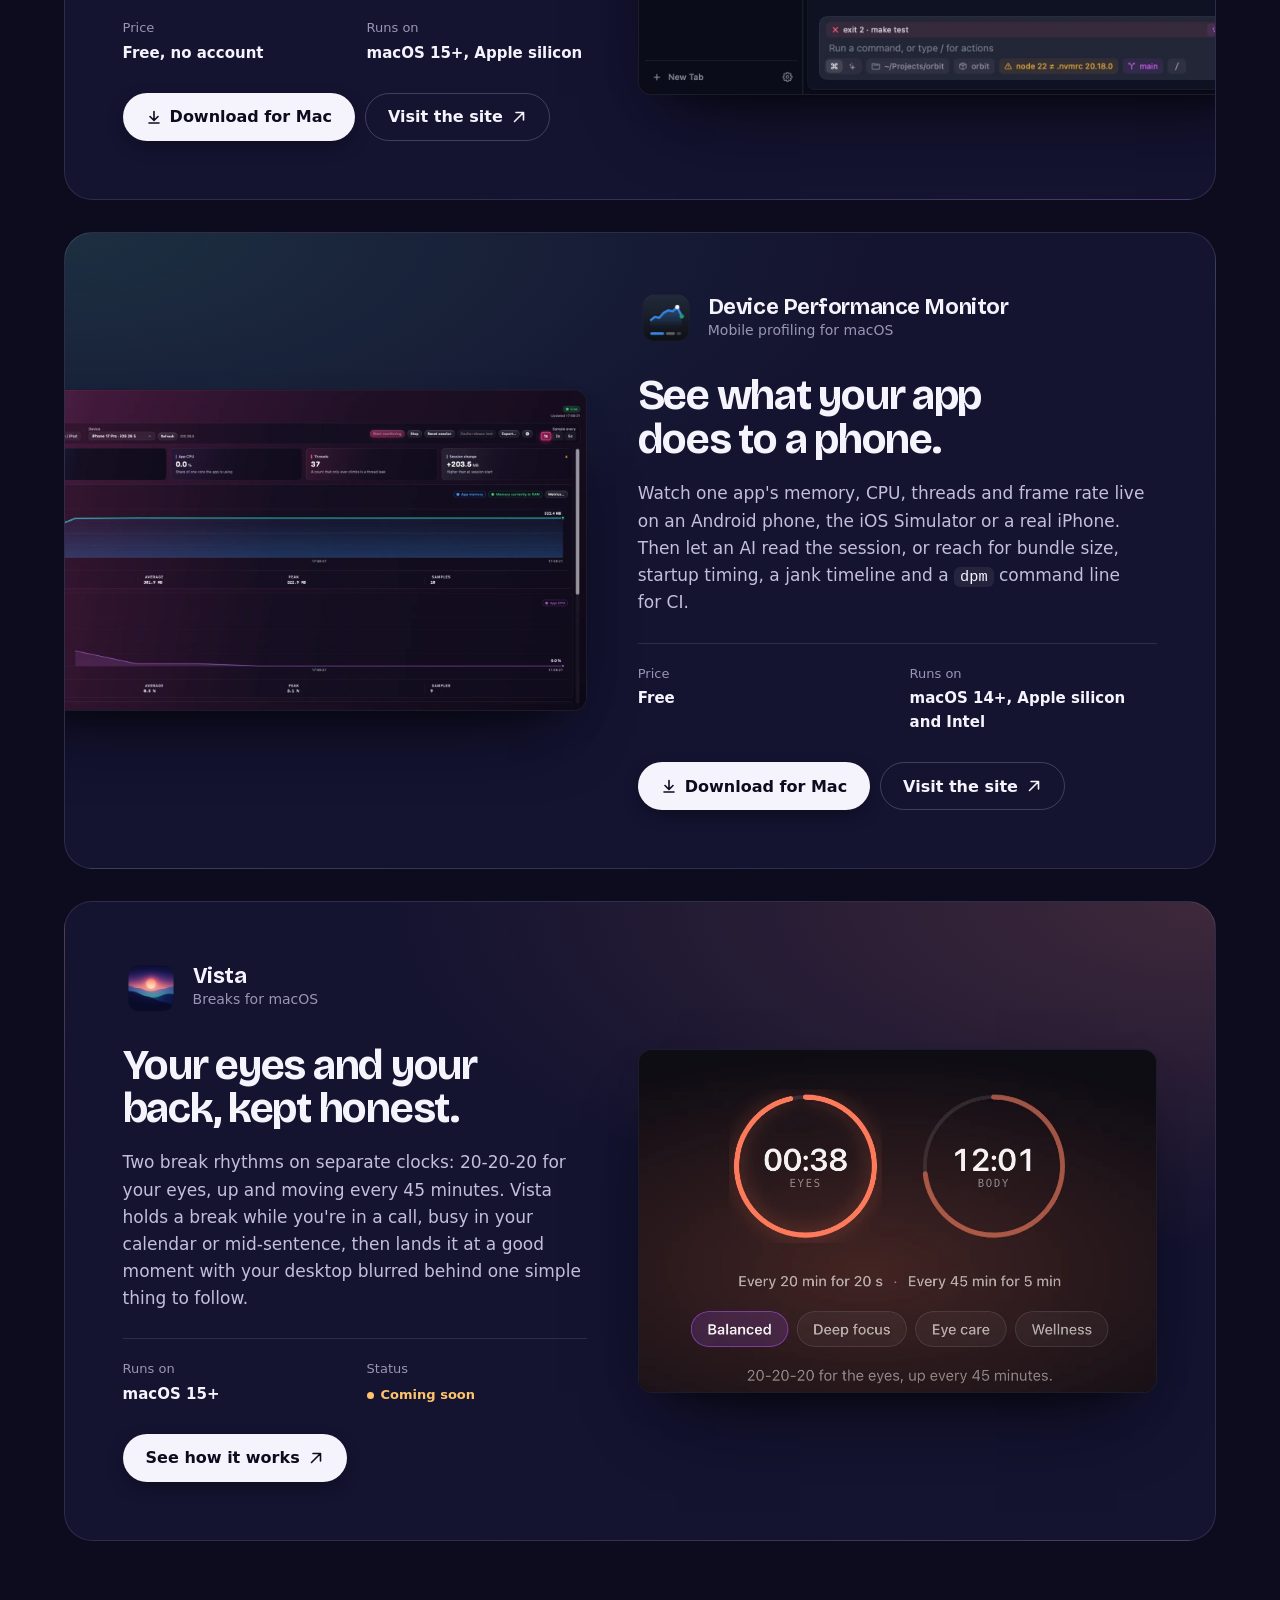
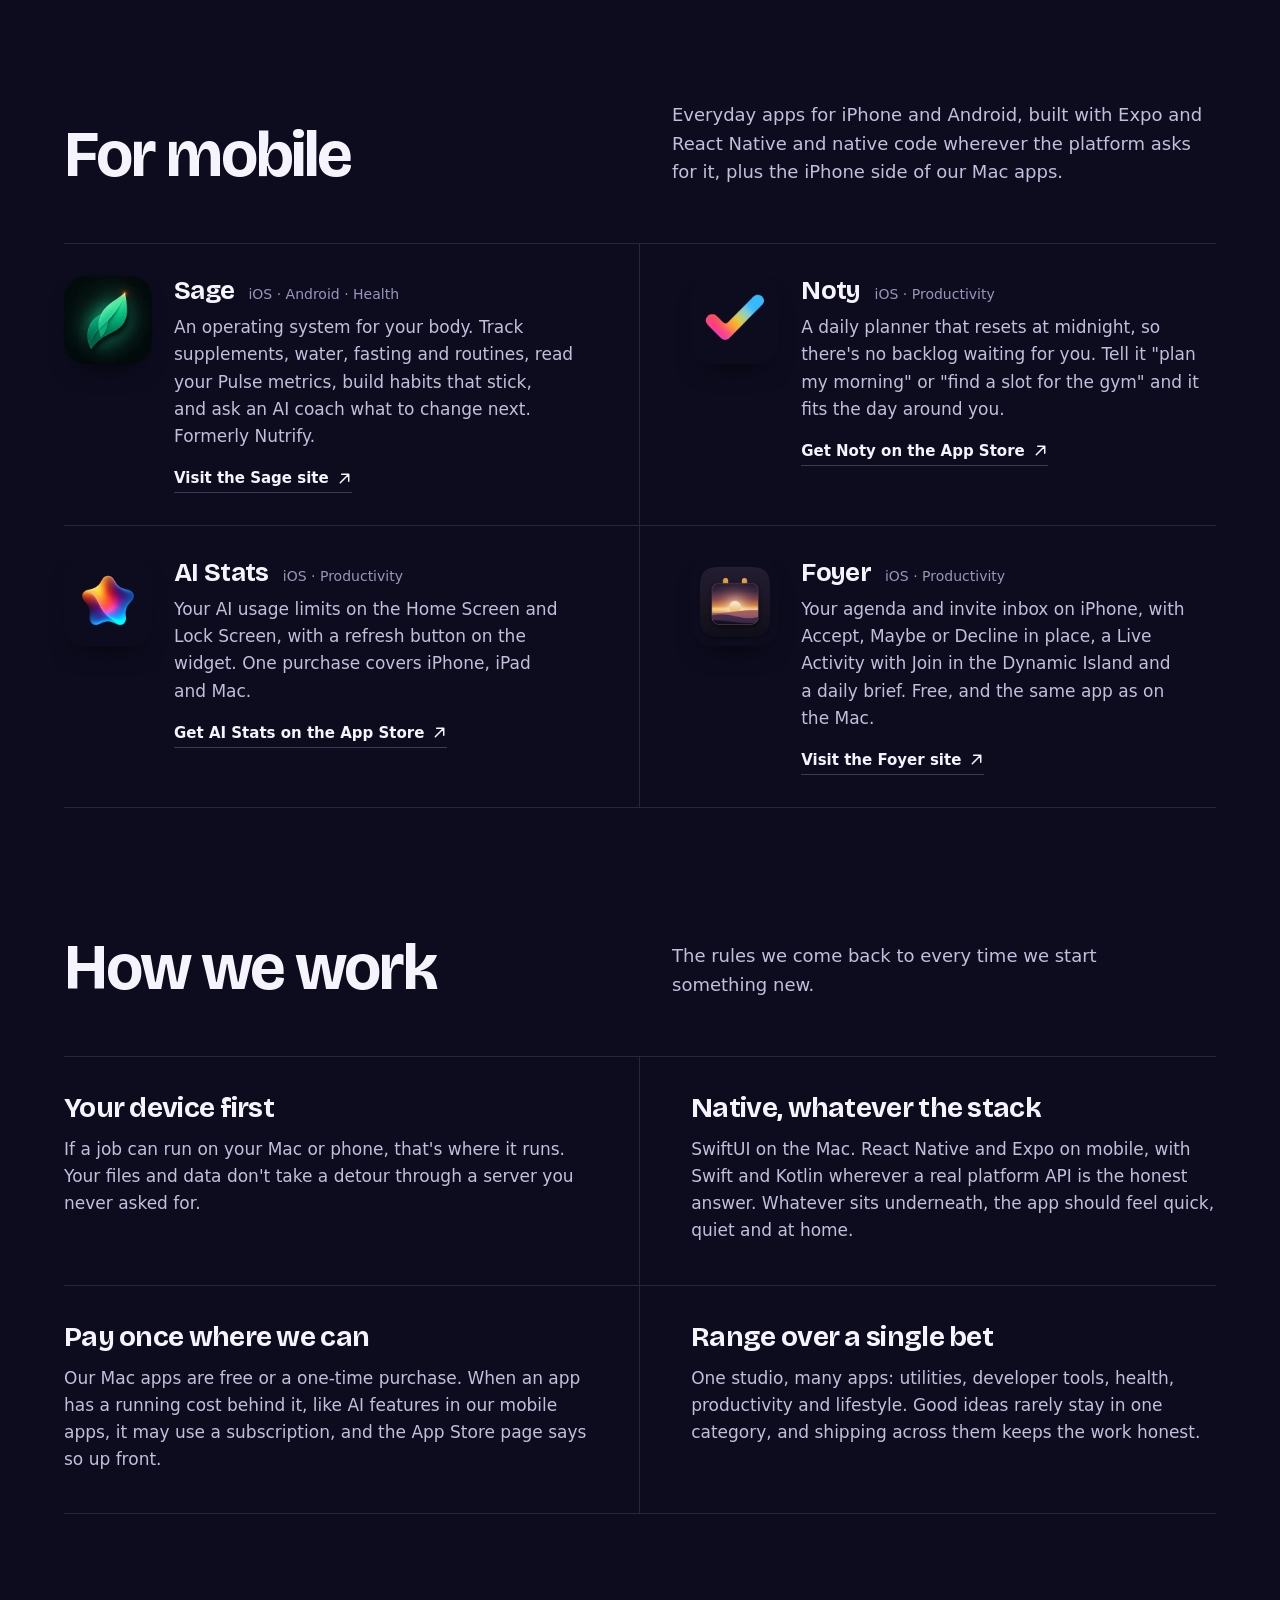
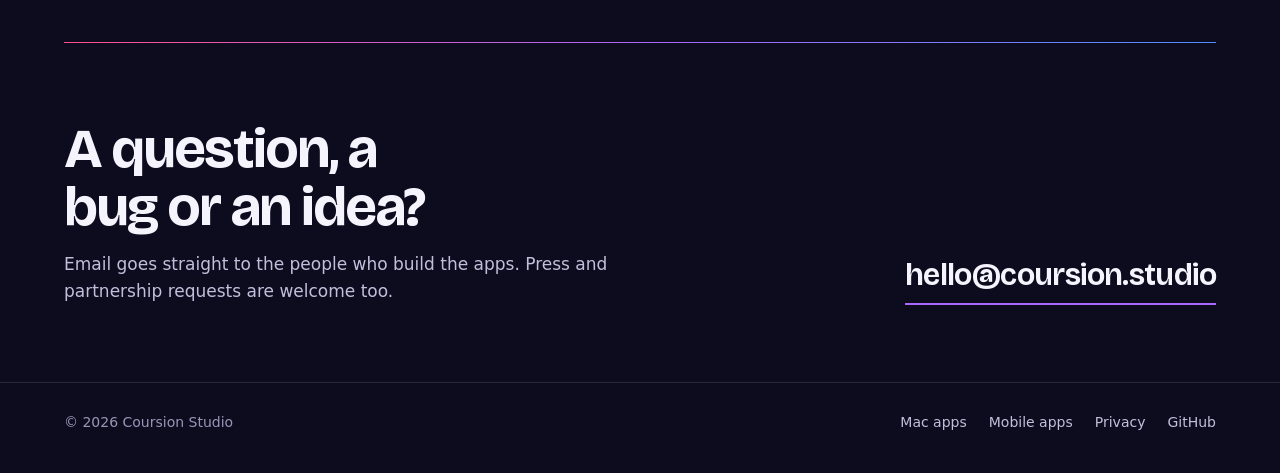
==== commit 425b0e5b: "List Foyer, Cue, Vista and Sage in the studio catalog Add Foyer, Cue and Vista to the Mac section an" ====
--- a/index.html
+++ b/index.html
@@ -5,7 +5,7 @@
   <meta name="viewport" content="width=device-width, initial-scale=1" />
 
   <title>Coursion Studio · Small, native apps for Mac and mobile</title>
-  <meta name="description" content="Coursion Studio is an independent studio making focused native apps: Knack, AI Stats, Hutch and Device Performance Monitor for Mac, plus Noty and Nutrify on mobile." />
+  <meta name="description" content="Coursion Studio is an independent studio making focused native apps: Foyer, Knack, AI Stats, Hutch, Cue, Device Performance Monitor and Vista for Mac, plus Sage and Noty on mobile." />
   <meta name="author" content="Coursion Studio" />
   <meta name="robots" content="index, follow, max-image-preview:large" />
   <link rel="canonical" href="https://coursion.studio/" />
@@ -54,12 +54,15 @@
     "@type": "ItemList",
     "name": "Coursion Studio apps",
     "itemListElement": [
-      {"@type":"SoftwareApplication","position":1,"name":"Knack","operatingSystem":"macOS","applicationCategory":"UtilitiesApplication","url":"https://knack.coursion.studio","offers":{"@type":"Offer","price":"0","priceCurrency":"USD"}},
-      {"@type":"SoftwareApplication","position":2,"name":"AI Stats","operatingSystem":"macOS, iOS, iPadOS","applicationCategory":"ProductivityApplication","url":"https://aistats.coursion.studio","offers":{"@type":"Offer","price":"0","priceCurrency":"USD"}},
-      {"@type":"SoftwareApplication","position":3,"name":"Hutch","operatingSystem":"macOS","applicationCategory":"UtilitiesApplication","url":"https://hutch.coursion.studio"},
-      {"@type":"SoftwareApplication","position":4,"name":"Device Performance Monitor","operatingSystem":"macOS","applicationCategory":"DeveloperApplication","url":"https://dpm.coursion.studio","offers":{"@type":"Offer","price":"0","priceCurrency":"USD"}},
-      {"@type":"MobileApplication","position":5,"name":"Noty: AI Daily Planner & Focus","operatingSystem":"iOS","applicationCategory":"ProductivityApplication","url":"https://apps.apple.com/us/app/noty-ai-daily-planner-focus/id1620951759"},
-      {"@type":"MobileApplication","position":6,"name":"Nutrify - Supplement Tracker","operatingSystem":"iOS","applicationCategory":"HealthApplication","url":"https://apps.apple.com/us/app/nutrify-supplement-tracker/id6753355163"}
+      {"@type":"SoftwareApplication","position":1,"name":"Foyer","operatingSystem":"macOS, iOS","applicationCategory":"ProductivityApplication","url":"https://foyer.coursion.studio","offers":{"@type":"Offer","price":"0","priceCurrency":"USD"}},
+      {"@type":"SoftwareApplication","position":2,"name":"Knack","operatingSystem":"macOS","applicationCategory":"UtilitiesApplication","url":"https://knack.coursion.studio","offers":{"@type":"Offer","price":"0","priceCurrency":"USD"}},
+      {"@type":"SoftwareApplication","position":3,"name":"AI Stats","operatingSystem":"macOS, iOS, iPadOS","applicationCategory":"ProductivityApplication","url":"https://aistats.coursion.studio","offers":{"@type":"Offer","price":"0","priceCurrency":"USD"}},
+      {"@type":"SoftwareApplication","position":4,"name":"Hutch","operatingSystem":"macOS","applicationCategory":"UtilitiesApplication","url":"https://hutch.coursion.studio"},
+      {"@type":"SoftwareApplication","position":5,"name":"Cue","operatingSystem":"macOS","applicationCategory":"DeveloperApplication","url":"https://cue.coursion.studio","offers":{"@type":"Offer","price":"0","priceCurrency":"USD"}},
+      {"@type":"SoftwareApplication","position":6,"name":"Device Performance Monitor","operatingSystem":"macOS","applicationCategory":"DeveloperApplication","url":"https://dpm.coursion.studio","offers":{"@type":"Offer","price":"0","priceCurrency":"USD"}},
+      {"@type":"SoftwareApplication","position":7,"name":"Vista","operatingSystem":"macOS","applicationCategory":"HealthApplication","url":"https://vista.coursion.studio"},
+      {"@type":"MobileApplication","position":8,"name":"Sage: Longevity & Bio Age","operatingSystem":"iOS, Android","applicationCategory":"HealthApplication","url":"https://sage.coursion.studio"},
+      {"@type":"MobileApplication","position":9,"name":"Noty: AI Daily Planner & Focus","operatingSystem":"iOS","applicationCategory":"ProductivityApplication","url":"https://apps.apple.com/us/app/noty-ai-daily-planner-focus/id1620951759"}
     ]
   }
   </script>
@@ -94,7 +97,7 @@
       <div class="wrap hero-grid">
         <div>
           <h1 id="hero-title">Small, native apps for Mac and mobile.</h1>
-          <p class="hero-lede">Coursion Studio is an independent studio. We make focused tools: a Mac toolkit, a drawer of everyday utilities, AI usage tracking, a performance monitor for mobile developers, and a few mobile apps for daily life. They do their work on your device, and where it fits, you pay once.</p>
+          <p class="hero-lede">Coursion Studio is an independent studio. We make focused tools: a work calendar that answers invitations, a Mac toolkit, a drawer of everyday utilities, a terminal, AI usage tracking, break reminders, a performance monitor for mobile developers, and a few mobile apps for daily life. They do their work on your device, and where it fits, you pay once.</p>
           <div class="hero-actions">
             <a class="btn btn-solid" href="#mac">See the Mac apps <svg aria-hidden="true"><use href="#i-arrow"/></svg></a>
             <a class="btn btn-line" href="#mobile">See the mobile apps</a>
@@ -104,17 +107,20 @@
         <nav class="catalog" aria-labelledby="catalog-title">
           <div class="catalog-head">
             <h2 id="catalog-title">Everything we make</h2>
-            <span>7 apps</span>
+            <span>9 apps</span>
           </div>
           <ul>
             <li class="catalog-group" aria-hidden="true">Mac</li>
+            <li><a href="#foyer" style="--c:#e8a54b"><img src="assets/icons/foyer.webp" alt="" width="40" height="40" /><span><span class="c-name">Foyer <span class="c-os">+ iPhone</span></span><span class="c-what">A work calendar that answers invitations</span></span><span class="c-plat">Coming soon<span class="c-arrow" aria-hidden="true">→</span></span></a></li>
             <li><a href="#knack" style="--c:#e25cf0"><img src="assets/icons/knack.webp" alt="" width="40" height="40" /><span><span class="c-name">Knack</span><span class="c-what">Twenty on-device tools in one window</span></span><span class="c-plat">App Store<span class="c-arrow" aria-hidden="true">→</span></span></a></li>
             <li><a href="#aistats" style="--c:#4f8fff"><img src="assets/icons/aistats.webp" alt="" width="40" height="40" /><span><span class="c-name">AI Stats</span><span class="c-what">Your AI usage limits, at a glance</span></span><span class="c-plat">App Store<span class="c-arrow" aria-hidden="true">→</span></span></a></li>
             <li><a href="#hutch" style="--c:#ff8a5c"><img src="assets/icons/hutch.webp" alt="" width="40" height="40" /><span><span class="c-name">Hutch</span><span class="c-what">Launcher, file shelf and four more utilities</span></span><span class="c-plat">Early access<span class="c-arrow" aria-hidden="true">→</span></span></a></li>
+            <li><a href="#cue" style="--c:#c86bff"><img src="assets/icons/cue.webp" alt="" width="40" height="40" /><span><span class="c-name">Cue</span><span class="c-what">A terminal that doesn't feel like one</span></span><span class="c-plat">Download<span class="c-arrow" aria-hidden="true">→</span></span></a></li>
             <li><a href="#dpm" style="--c:#4fd1a5"><img src="assets/icons/dpm.webp" alt="" width="40" height="40" /><span><span class="c-name">Device Performance Monitor</span><span class="c-what">Live memory, CPU and FPS for your mobile app</span></span><span class="c-plat">Download<span class="c-arrow" aria-hidden="true">→</span></span></a></li>
+            <li><a href="#vista" style="--c:#ff8a6b"><img src="assets/icons/vista.webp" alt="" width="40" height="40" /><span><span class="c-name">Vista</span><span class="c-what">Eye and movement breaks for the Mac</span></span><span class="c-plat">Coming soon<span class="c-arrow" aria-hidden="true">→</span></span></a></li>
             <li class="catalog-group" aria-hidden="true">Mobile</li>
+            <li><a href="#sage" style="--c:#3ddc97"><img src="assets/icons/sage.webp" alt="" width="40" height="40" /><span><span class="c-name">Sage <span class="c-os">iOS · Android</span></span><span class="c-what">Longevity coach: supplements, fasting, habits</span></span><span class="c-plat">App Store<span class="c-arrow" aria-hidden="true">→</span></span></a></li>
             <li><a href="#noty" style="--c:#ffb547"><img src="assets/icons/noty.webp" alt="" width="40" height="40" /><span><span class="c-name">Noty <span class="c-os">iOS</span></span><span class="c-what">A daily planner that starts fresh each day</span></span><span class="c-plat">App Store<span class="c-arrow" aria-hidden="true">→</span></span></a></li>
-            <li><a href="#nutrify" style="--c:#4fd1a5"><img src="assets/icons/nutrify.webp" alt="" width="40" height="40" /><span><span class="c-name">Nutrify <span class="c-os">iOS</span></span><span class="c-what">Supplement and vitamin tracker</span></span><span class="c-plat">App Store<span class="c-arrow" aria-hidden="true">→</span></span></a></li>
           </ul>
         </nav>
       </div>
@@ -127,7 +133,34 @@
           <p>Native SwiftUI apps, each built around one job you'd otherwise hand to three apps, a website or a terminal window.</p>
         </div>
 
-        <article class="product product-knack" id="knack" aria-labelledby="knack-title">
+        <article class="product product-foyer" id="foyer" aria-labelledby="foyer-title">
+          <div class="product-grid">
+            <div class="product-copy">
+              <div class="product-id">
+                <img src="assets/icons/foyer.webp" alt="" width="56" height="56" />
+                <div><div class="name">Foyer</div><div class="kind">Work calendar for Mac and iPhone</div></div>
+              </div>
+              <h3 id="foyer-title">A work calendar that answers invitations.</h3>
+              <p>Accept, Maybe or Decline right where you see the invite, through your own Google, Microsoft or iCloud account. The menu bar counts down to your next meeting with a one-click Join, conflicts open side by side, and extra time zones run down the hour rail. Widgets and a Live Activity keep the next meeting in view, and a local MCP server and <code>foyer</code> command line let your agents read the day.</p>
+              <ul class="tools" aria-label="Highlights">
+                <li><b>Invite inbox</b></li><li><b>Menu bar Join</b></li><li><b>Conflicts</b></li><li><b>Time zones</b></li><li><b>Widgets</b></li><li><b>MCP and CLI</b></li>
+              </ul>
+              <dl class="facts">
+                <div><dt>Price</dt><dd>Free, no account</dd></div>
+                <div><dt>Runs on</dt><dd>macOS 26+, iOS 26+</dd></div>
+                <div><dt>Status</dt><dd><span class="status soon">Coming to the App Store</span></dd></div>
+              </dl>
+              <div class="product-actions">
+                <a class="btn btn-solid" href="https://foyer.coursion.studio">Take the tour <svg aria-hidden="true"><use href="#i-out"/></svg></a>
+              </div>
+            </div>
+            <figure class="shot">
+              <img src="assets/shots/foyer.webp" width="1100" height="720" loading="lazy" decoding="async" alt="Foyer's Mac window: calendar sets and time zones on the left, an agenda of upcoming meetings with Join buttons, and an inspector showing the next standup with a Join Google Meet button and its attendees." />
+            </figure>
+          </div>
+        </article>
+
+        <article class="product product-knack flip" id="knack" aria-labelledby="knack-title">
           <div class="product-grid">
             <div class="product-copy">
               <div class="product-id">
@@ -151,7 +184,7 @@
           </div>
         </article>
 
-        <article class="product product-aistats flip" id="aistats" aria-labelledby="aistats-title">
+        <article class="product product-aistats" id="aistats" aria-labelledby="aistats-title">
           <div class="product-grid">
             <div class="product-copy">
               <div class="product-id">
@@ -175,7 +208,7 @@
           </div>
         </article>
 
-        <article class="product product-hutch" id="hutch" aria-labelledby="hutch-title">
+        <article class="product product-hutch flip" id="hutch" aria-labelledby="hutch-title">
           <div class="product-grid">
             <div class="product-copy">
               <div class="product-id">
@@ -204,7 +237,29 @@
           </div>
         </article>
 
-
+        <article class="product product-cue" id="cue" aria-labelledby="cue-title">
+          <div class="product-grid">
+            <div class="product-copy">
+              <div class="product-id">
+                <img src="assets/icons/cue.webp" alt="" width="56" height="56" />
+                <div><div class="name">Cue</div><div class="kind">Terminal for macOS</div></div>
+              </div>
+              <h3 id="cue-title">A terminal that doesn't feel like one.</h3>
+              <p>Type into a real input bar and every command comes back as its own card, with its exit code and timing. A ⌘K palette and a Quick Terminal from anywhere, project tasks and git that follow the folder you're in, long output folded away, and your own Claude one keystroke away when a command fails.</p>
+              <dl class="facts">
+                <div><dt>Price</dt><dd>Free, no account</dd></div>
+                <div><dt>Runs on</dt><dd>macOS 15+, Apple silicon</dd></div>
+              </dl>
+              <div class="product-actions">
+                <a class="btn btn-solid" href="https://github.com/Coursion-Studio/cue/releases/latest/download/Cue.dmg"><svg aria-hidden="true"><use href="#i-down"/></svg> Download for Mac</a>
+                <a class="btn btn-line" href="https://cue.coursion.studio">Visit the site <svg aria-hidden="true"><use href="#i-out"/></svg></a>
+              </div>
+            </div>
+            <figure class="shot">
+              <img src="assets/shots/cue.webp" width="1600" height="1044" loading="lazy" decoding="async" alt="Cue's window: a project sidebar, git status, ls and a failing make test shown as separate command cards, and the input bar offering to explain the failure." />
+            </figure>
+          </div>
+        </article>
 
         <article class="product product-dpm flip" id="dpm" aria-labelledby="dpm-title">
           <div class="product-grid">
@@ -226,6 +281,29 @@
             </div>
             <figure class="shot">
               <img src="assets/shots/dpm.webp" width="1600" height="851" loading="lazy" decoding="async" alt="Device Performance Monitor charting an iOS Simulator app's memory and CPU over time, with app memory, CPU, thread count and session change at the top." />
+            </figure>
+          </div>
+        </article>
+
+        <article class="product product-vista" id="vista" aria-labelledby="vista-title">
+          <div class="product-grid">
+            <div class="product-copy">
+              <div class="product-id">
+                <img src="assets/icons/vista.webp" alt="" width="56" height="56" />
+                <div><div class="name">Vista</div><div class="kind">Breaks for macOS</div></div>
+              </div>
+              <h3 id="vista-title">Your eyes and your back, kept honest.</h3>
+              <p>Two break rhythms on separate clocks: 20-20-20 for your eyes, up and moving every 45 minutes. Vista holds a break while you're in a call, busy in your calendar or mid-sentence, then lands it at a good moment with your desktop blurred behind one simple thing to follow.</p>
+              <dl class="facts">
+                <div><dt>Runs on</dt><dd>macOS 15+</dd></div>
+                <div><dt>Status</dt><dd><span class="status soon">Coming soon</span></dd></div>
+              </dl>
+              <div class="product-actions">
+                <a class="btn btn-solid" href="https://vista.coursion.studio">See how it works <svg aria-hidden="true"><use href="#i-out"/></svg></a>
+              </div>
+            </div>
+            <figure class="shot small">
+              <img src="assets/shots/vista.webp" width="1000" height="660" loading="lazy" decoding="async" alt="Vista's two break clocks: an eye break in 38 seconds and a move break in 12 minutes, with presets Balanced, Deep focus, Eye care and Wellness." />
             </figure>
           </div>
         </article>
@@ -234,10 +312,19 @@
       <section id="mobile" aria-labelledby="mobile-title">
         <div class="section-intro">
           <h2 id="mobile-title">For mobile</h2>
-          <p>Everyday apps built with Expo and React Native, with native code wherever the platform asks for it. Available on iPhone today.</p>
+          <p>Everyday apps for iPhone and Android, built with Expo and React Native and native code wherever the platform asks for it, plus the iPhone side of our Mac apps.</p>
         </div>
 
         <div class="phones">
+          <article class="phone-app" id="sage" style="--c:#3ddc97">
+            <img src="assets/icons/sage.webp" alt="" width="88" height="88" loading="lazy" />
+            <div>
+              <div class="top"><h3>Sage</h3><span class="cat">iOS · Android · Health</span></div>
+              <p>An operating system for your body. Track supplements, water, fasting and routines, read your Pulse metrics, build habits that stick, and ask an AI coach what to change next. Formerly Nutrify.</p>
+              <a class="store" href="https://sage.coursion.studio">Visit the Sage site <svg aria-hidden="true"><use href="#i-out"/></svg></a>
+            </div>
+          </article>
+
           <article class="phone-app" id="noty" style="--c:#ffb547">
             <img src="assets/icons/noty.webp" alt="" width="88" height="88" loading="lazy" />
             <div>
@@ -247,21 +334,21 @@
             </div>
           </article>
 
-          <article class="phone-app" id="nutrify" style="--c:#4fd1a5">
-            <img src="assets/icons/nutrify.webp" alt="" width="88" height="88" loading="lazy" />
-            <div>
-              <div class="top"><h3>Nutrify</h3><span class="cat">iOS · Health &amp; Fitness</span></div>
-              <p>Keep track of supplements, vitamins and medications. Flexible schedules, dose logging, reminders and streaks help you stay consistent.</p>
-              <a class="store" href="https://apps.apple.com/us/app/nutrify-supplement-tracker/id6753355163">Get Nutrify on the App Store <svg aria-hidden="true"><use href="#i-out"/></svg></a>
-            </div>
-          </article>
-
           <article class="phone-app" id="aistats-ios" style="--c:#4f8fff">
             <img src="assets/icons/aistats.webp" alt="" width="88" height="88" loading="lazy" />
             <div>
               <div class="top"><h3>AI Stats</h3><span class="cat">iOS · Productivity</span></div>
               <p>Your AI usage limits on the Home Screen and Lock Screen, with a refresh button on the widget. One purchase covers iPhone, iPad and Mac.</p>
               <a class="store" href="https://apps.apple.com/us/app/aistats-ai-usage-tracker/id6762005507">Get AI Stats on the App Store <svg aria-hidden="true"><use href="#i-out"/></svg></a>
+            </div>
+          </article>
+
+          <article class="phone-app" id="foyer-ios" style="--c:#e8a54b">
+            <img src="assets/icons/foyer.webp" alt="" width="88" height="88" loading="lazy" />
+            <div>
+              <div class="top"><h3>Foyer</h3><span class="cat">iOS · Productivity</span></div>
+              <p>Your agenda and invite inbox on iPhone, with Accept, Maybe or Decline in place, a Live Activity with Join in the Dynamic Island and a daily brief. Free, and the same app as on the Mac.</p>
+              <a class="store" href="https://foyer.coursion.studio">Visit the Foyer site <svg aria-hidden="true"><use href="#i-out"/></svg></a>
             </div>
           </article>
         </div>
--- a/styles.css
+++ b/styles.css
@@ -437,6 +437,9 @@
 .product-aistats { --c: #4f8fff; --c-soft: rgba(79, 143, 255, 0.22); }
 .product-hutch { --c: #ff8a5c; --c-soft: rgba(255, 128, 92, 0.2); }
 .product-dpm { --c: #4fd1a5; --c-soft: rgba(79, 209, 165, 0.15); }
+.product-foyer { --c: #e8a54b; --c-soft: rgba(232, 165, 75, 0.18); }
+.product-cue { --c: #c86bff; --c-soft: rgba(200, 107, 255, 0.2); }
+.product-vista { --c: #ff8a6b; --c-soft: rgba(255, 138, 107, 0.18); }
 
 code {
   font-family: ui-monospace, "SF Mono", Menlo, monospace;
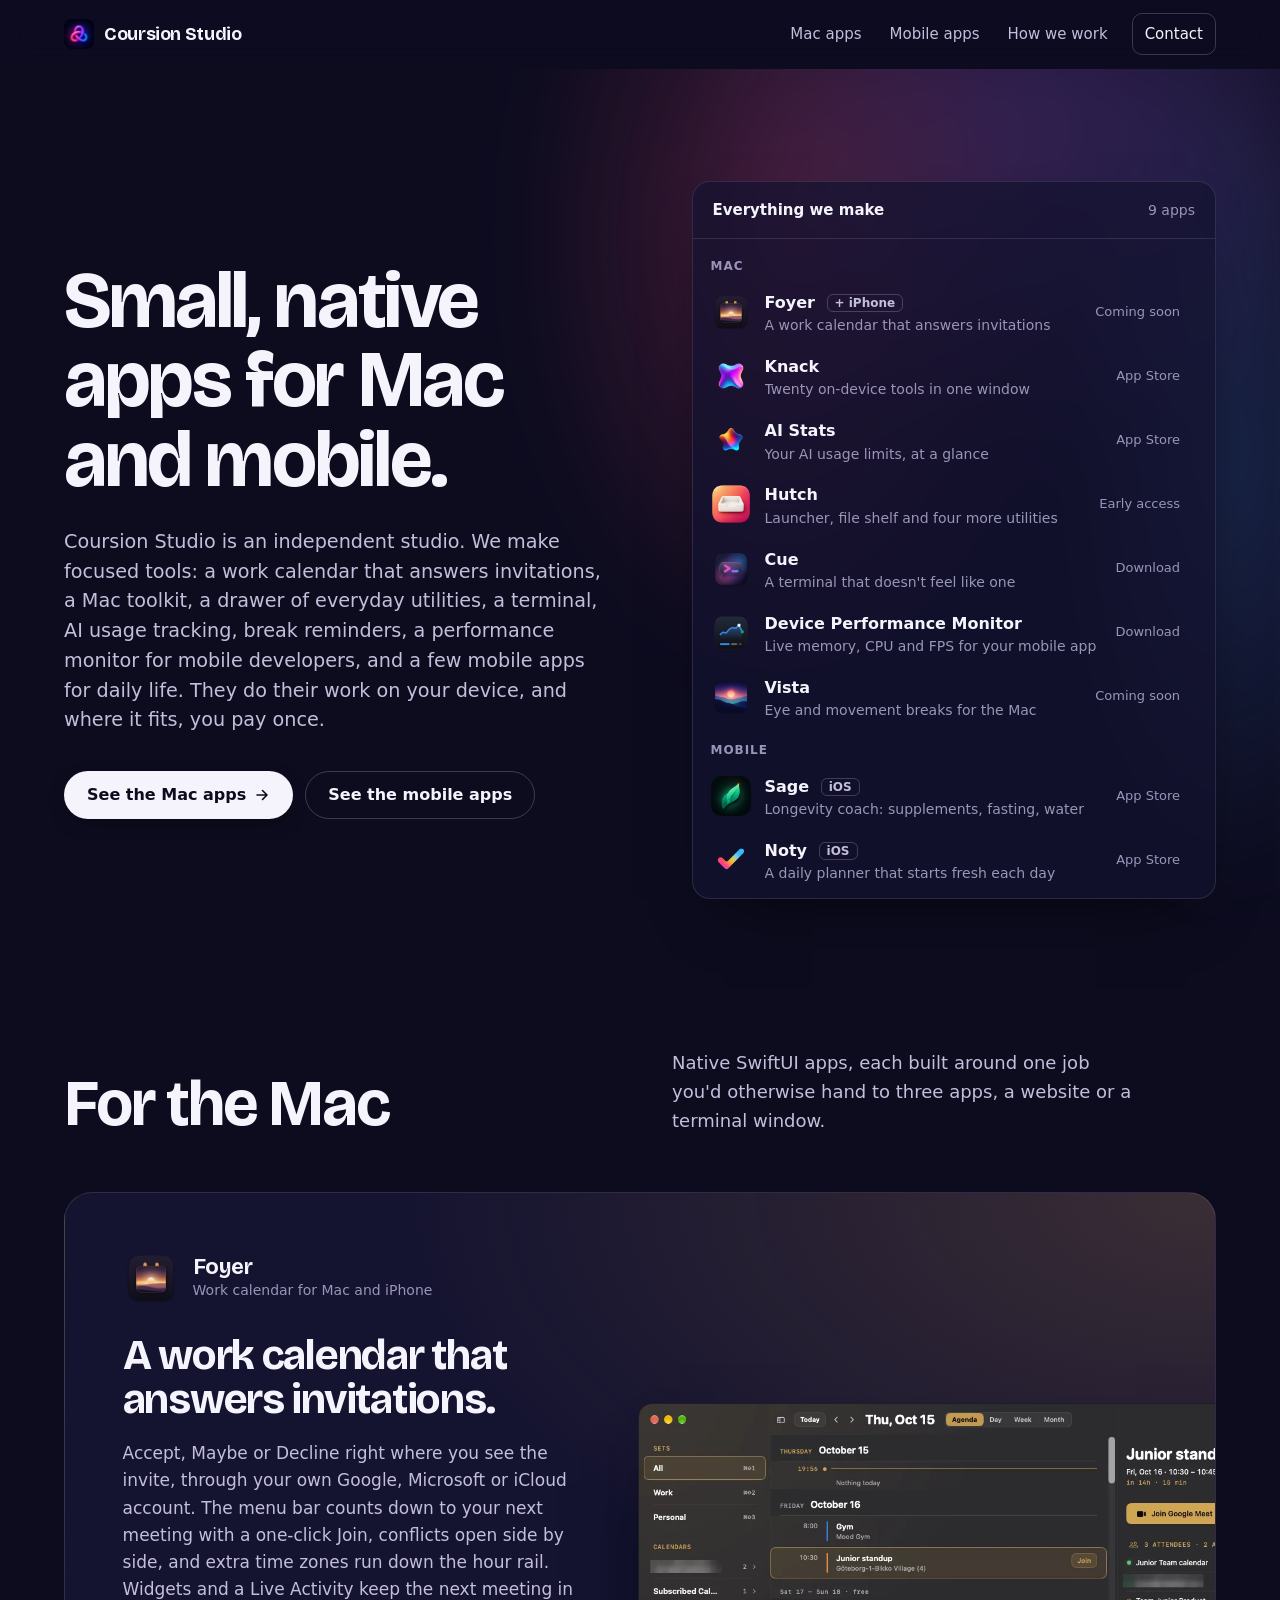
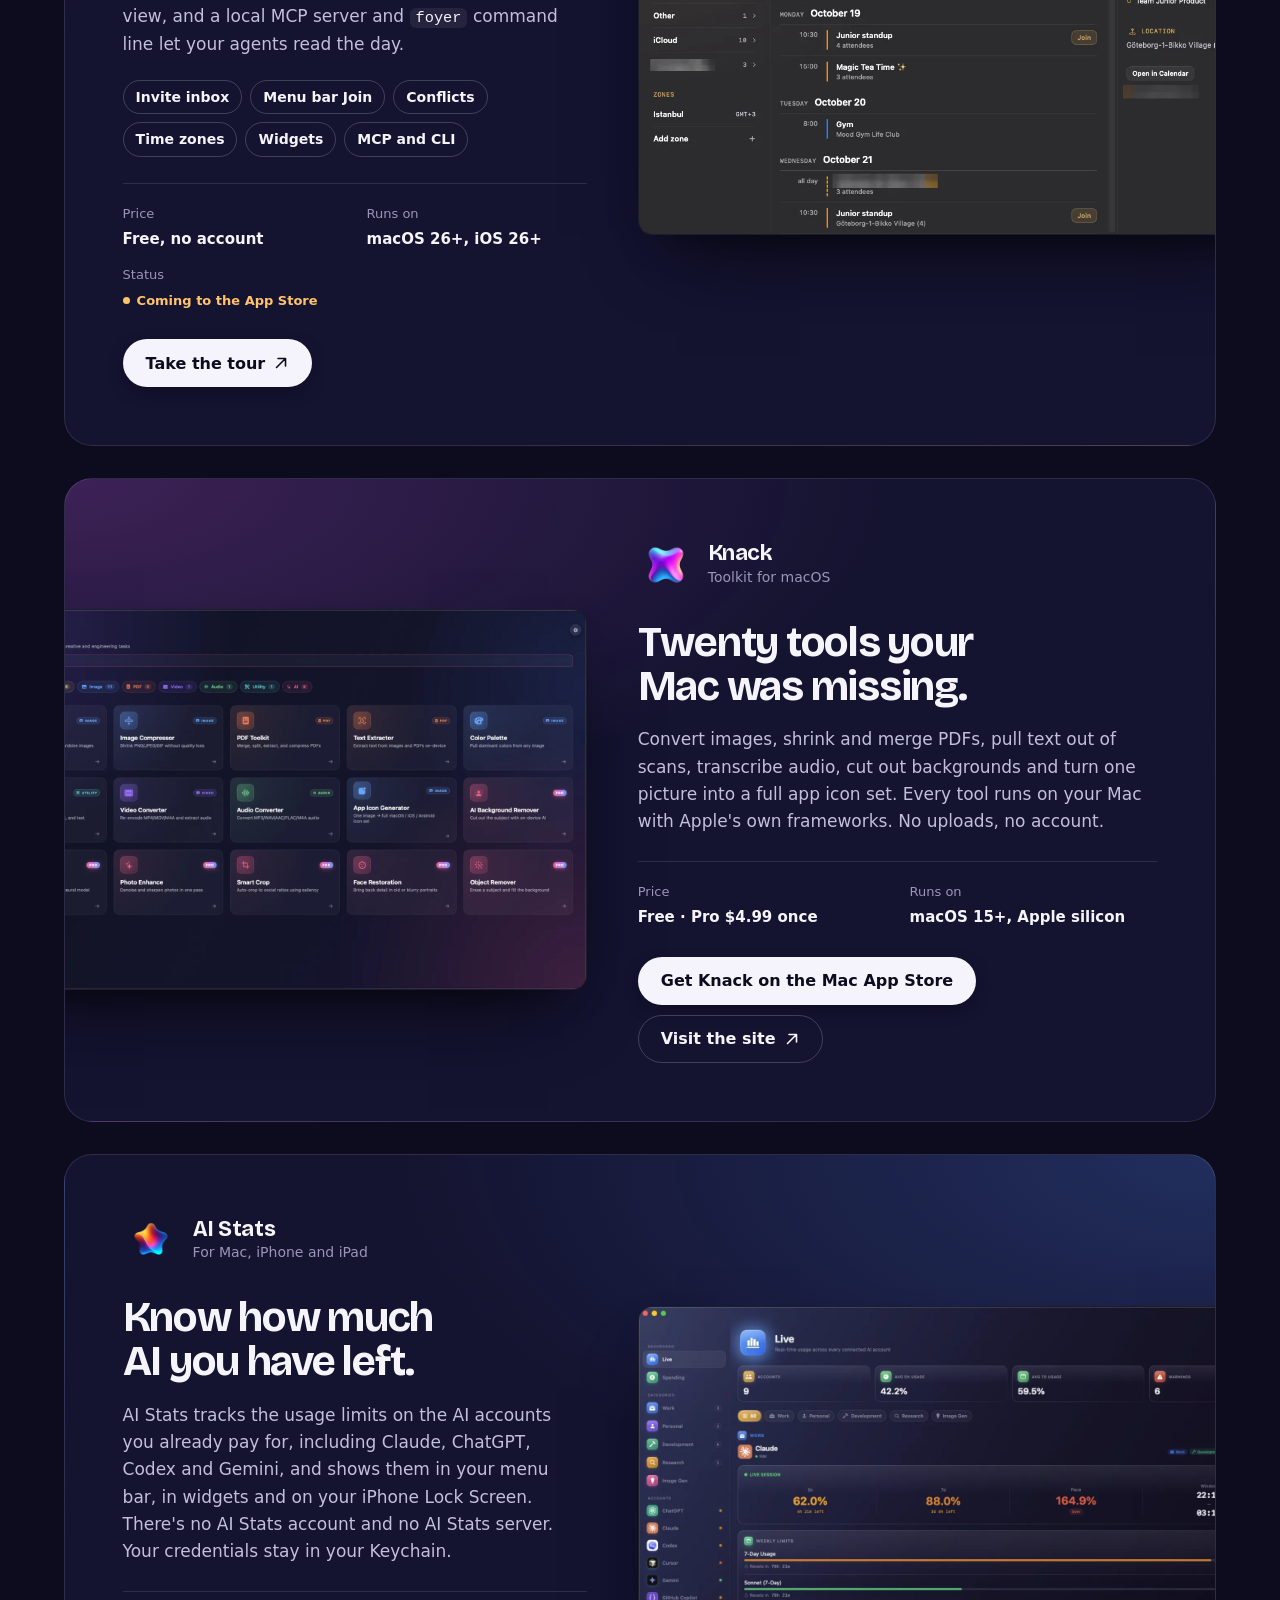
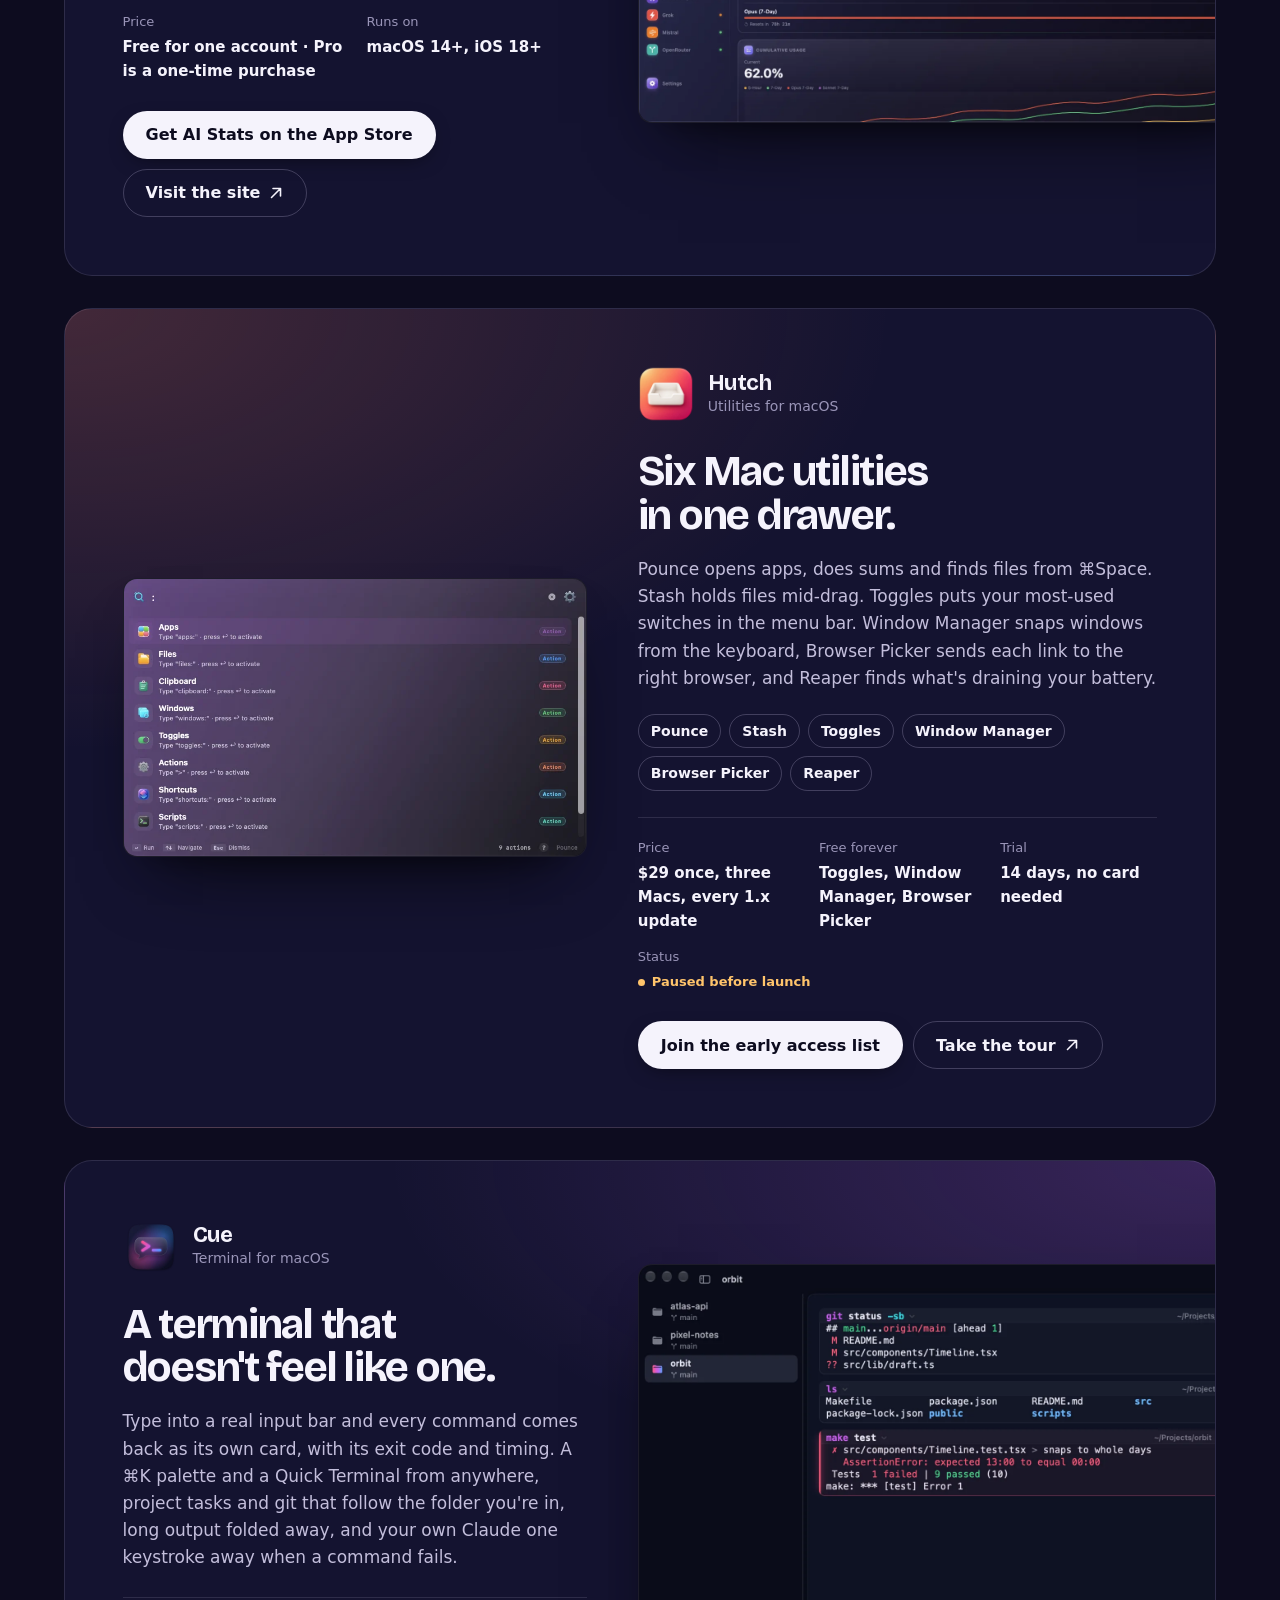
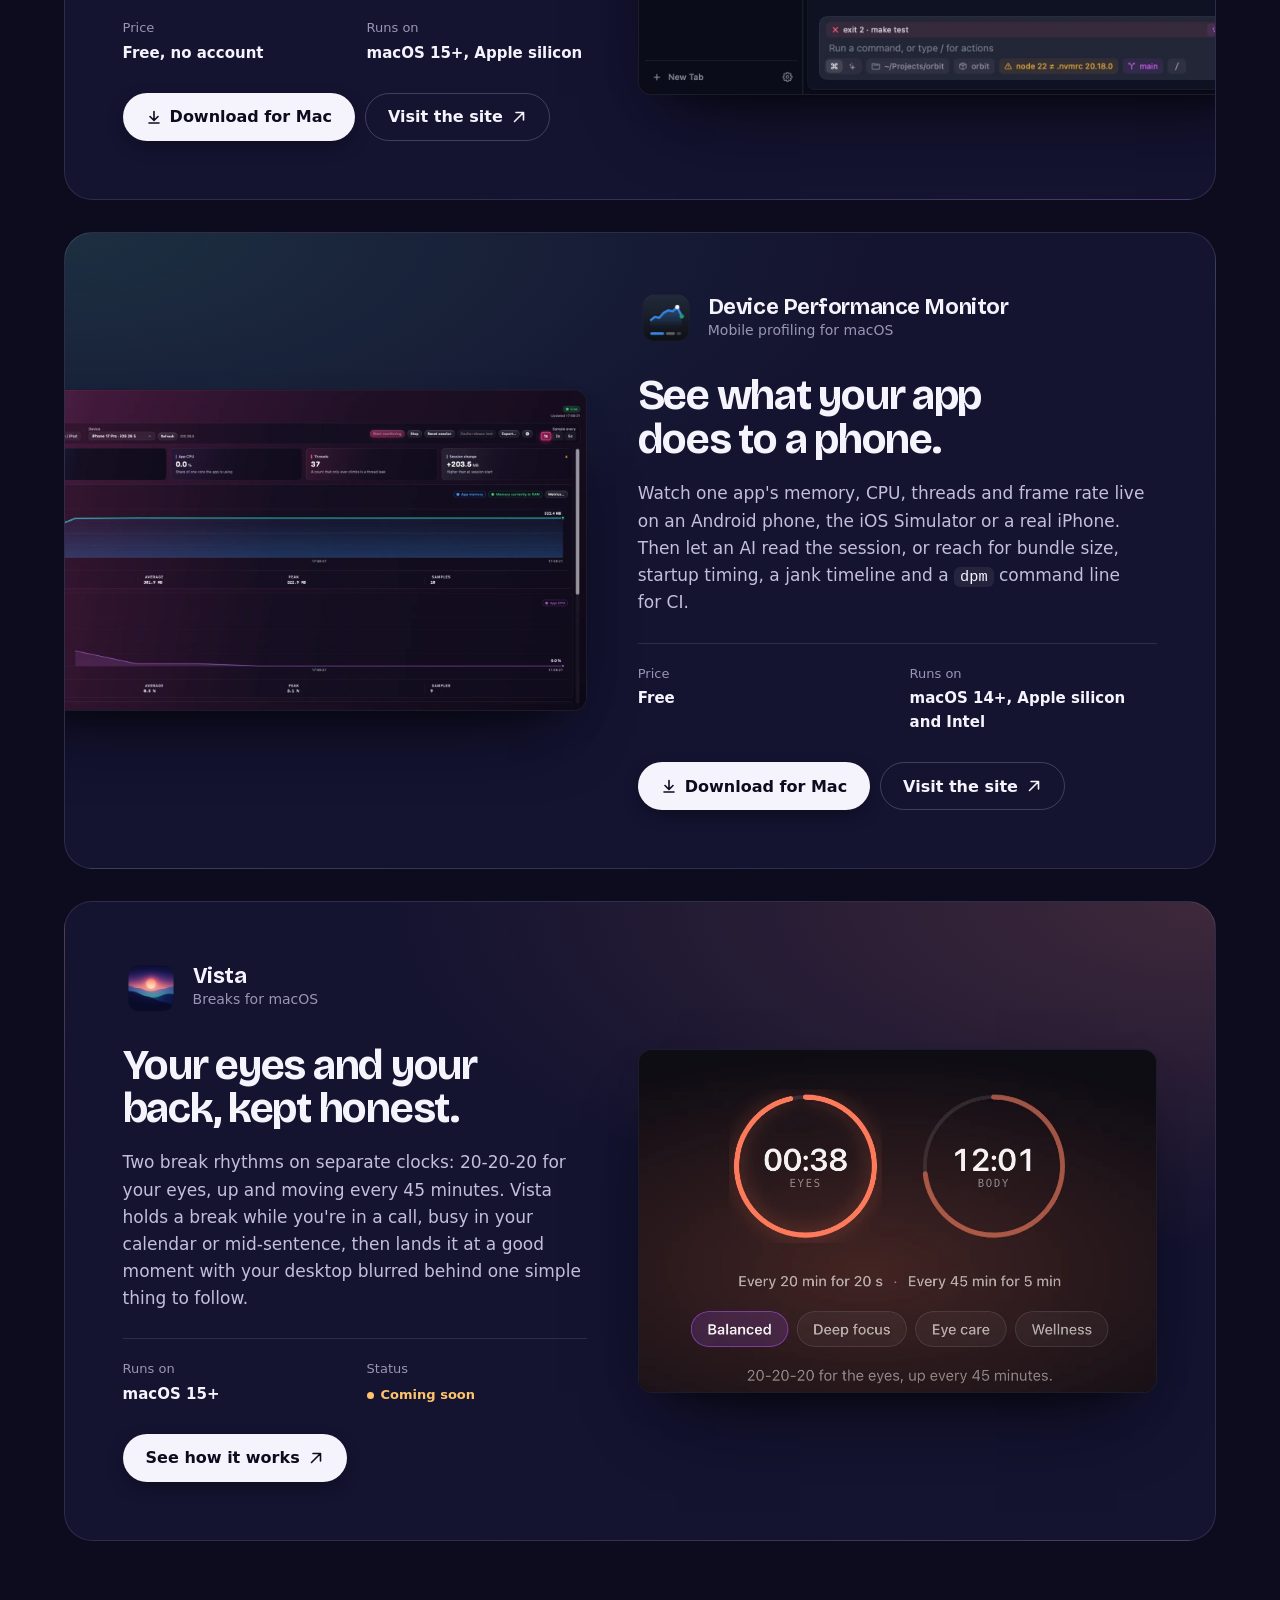
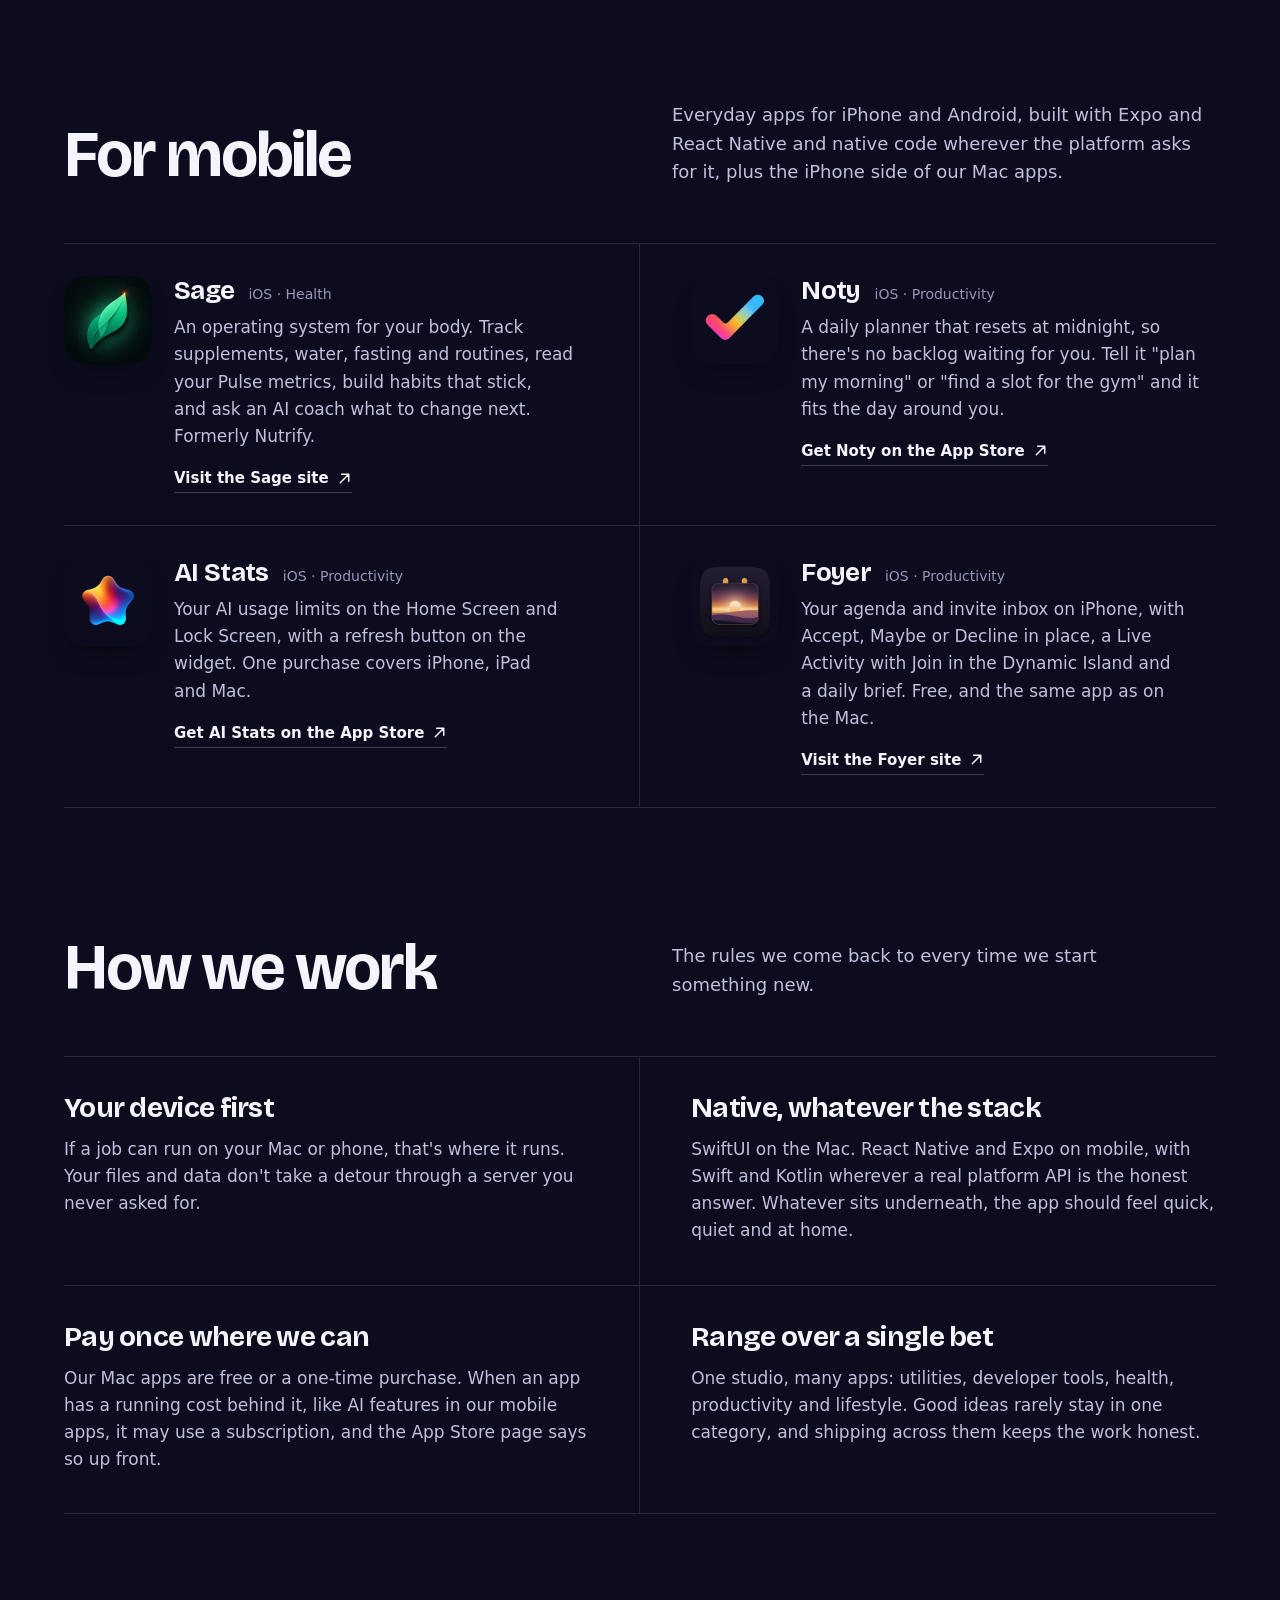
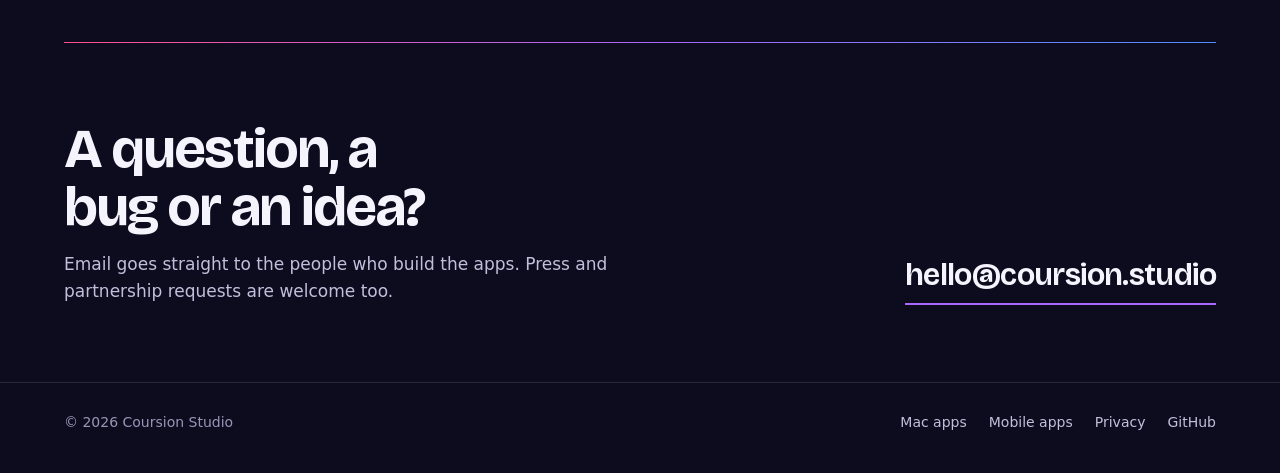
==== commit 5cf6eadf: "Sage is iOS only for now" ====
--- a/index.html
+++ b/index.html
@@ -61,7 +61,7 @@
       {"@type":"SoftwareApplication","position":5,"name":"Cue","operatingSystem":"macOS","applicationCategory":"DeveloperApplication","url":"https://cue.coursion.studio","offers":{"@type":"Offer","price":"0","priceCurrency":"USD"}},
       {"@type":"SoftwareApplication","position":6,"name":"Device Performance Monitor","operatingSystem":"macOS","applicationCategory":"DeveloperApplication","url":"https://dpm.coursion.studio","offers":{"@type":"Offer","price":"0","priceCurrency":"USD"}},
       {"@type":"SoftwareApplication","position":7,"name":"Vista","operatingSystem":"macOS","applicationCategory":"HealthApplication","url":"https://vista.coursion.studio"},
-      {"@type":"MobileApplication","position":8,"name":"Sage: Longevity & Bio Age","operatingSystem":"iOS, Android","applicationCategory":"HealthApplication","url":"https://sage.coursion.studio"},
+      {"@type":"MobileApplication","position":8,"name":"Sage: Longevity & Bio Age","operatingSystem":"iOS","applicationCategory":"HealthApplication","url":"https://sage.coursion.studio"},
       {"@type":"MobileApplication","position":9,"name":"Noty: AI Daily Planner & Focus","operatingSystem":"iOS","applicationCategory":"ProductivityApplication","url":"https://apps.apple.com/us/app/noty-ai-daily-planner-focus/id1620951759"}
     ]
   }
@@ -119,7 +119,7 @@
             <li><a href="#dpm" style="--c:#4fd1a5"><img src="assets/icons/dpm.webp" alt="" width="40" height="40" /><span><span class="c-name">Device Performance Monitor</span><span class="c-what">Live memory, CPU and FPS for your mobile app</span></span><span class="c-plat">Download<span class="c-arrow" aria-hidden="true">→</span></span></a></li>
             <li><a href="#vista" style="--c:#ff8a6b"><img src="assets/icons/vista.webp" alt="" width="40" height="40" /><span><span class="c-name">Vista</span><span class="c-what">Eye and movement breaks for the Mac</span></span><span class="c-plat">Coming soon<span class="c-arrow" aria-hidden="true">→</span></span></a></li>
             <li class="catalog-group" aria-hidden="true">Mobile</li>
-            <li><a href="#sage" style="--c:#3ddc97"><img src="assets/icons/sage.webp" alt="" width="40" height="40" /><span><span class="c-name">Sage <span class="c-os">iOS · Android</span></span><span class="c-what">Longevity coach: supplements, fasting, habits</span></span><span class="c-plat">App Store<span class="c-arrow" aria-hidden="true">→</span></span></a></li>
+            <li><a href="#sage" style="--c:#3ddc97"><img src="assets/icons/sage.webp" alt="" width="40" height="40" /><span><span class="c-name">Sage <span class="c-os">iOS</span></span><span class="c-what">Longevity coach: supplements, fasting, water</span></span><span class="c-plat">App Store<span class="c-arrow" aria-hidden="true">→</span></span></a></li>
             <li><a href="#noty" style="--c:#ffb547"><img src="assets/icons/noty.webp" alt="" width="40" height="40" /><span><span class="c-name">Noty <span class="c-os">iOS</span></span><span class="c-what">A daily planner that starts fresh each day</span></span><span class="c-plat">App Store<span class="c-arrow" aria-hidden="true">→</span></span></a></li>
           </ul>
         </nav>
@@ -319,7 +319,7 @@
           <article class="phone-app" id="sage" style="--c:#3ddc97">
             <img src="assets/icons/sage.webp" alt="" width="88" height="88" loading="lazy" />
             <div>
-              <div class="top"><h3>Sage</h3><span class="cat">iOS · Android · Health</span></div>
+              <div class="top"><h3>Sage</h3><span class="cat">iOS · Health</span></div>
               <p>An operating system for your body. Track supplements, water, fasting and routines, read your Pulse metrics, build habits that stick, and ask an AI coach what to change next. Formerly Nutrify.</p>
               <a class="store" href="https://sage.coursion.studio">Visit the Sage site <svg aria-hidden="true"><use href="#i-out"/></svg></a>
             </div>
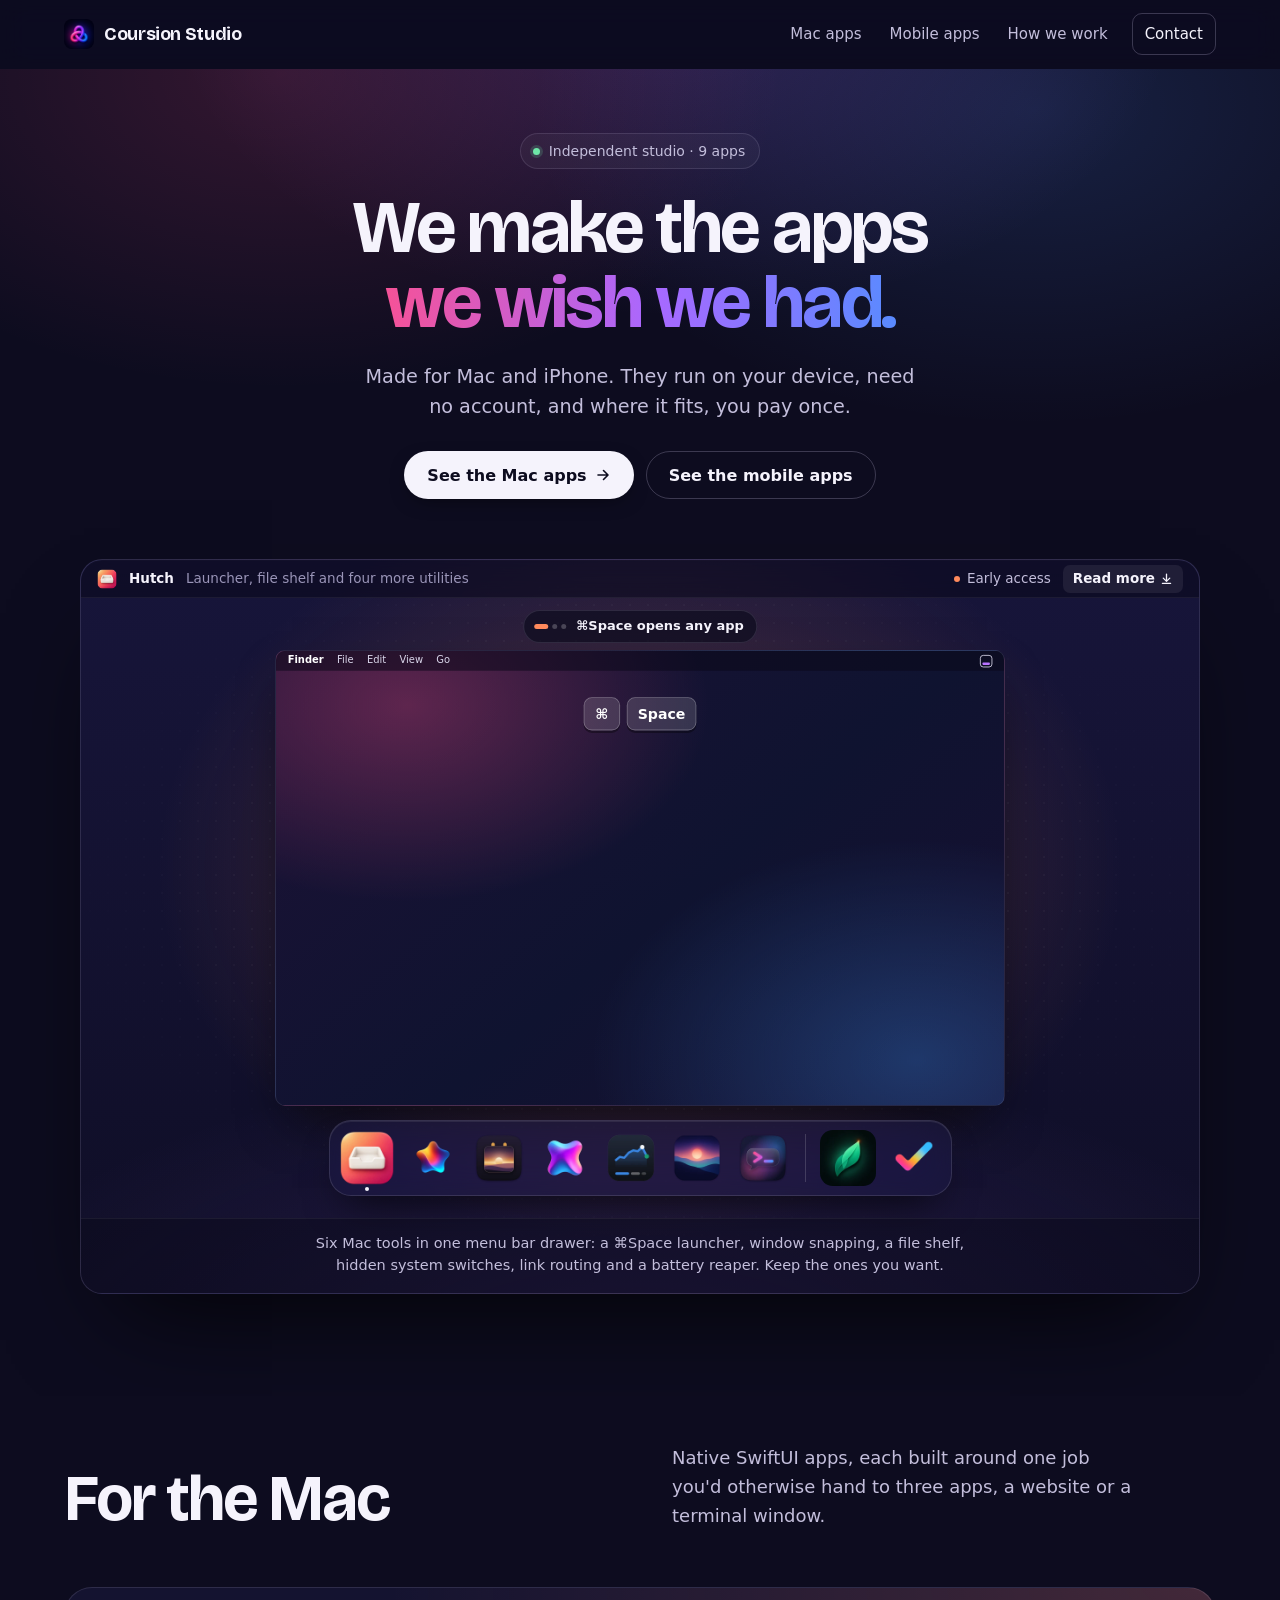
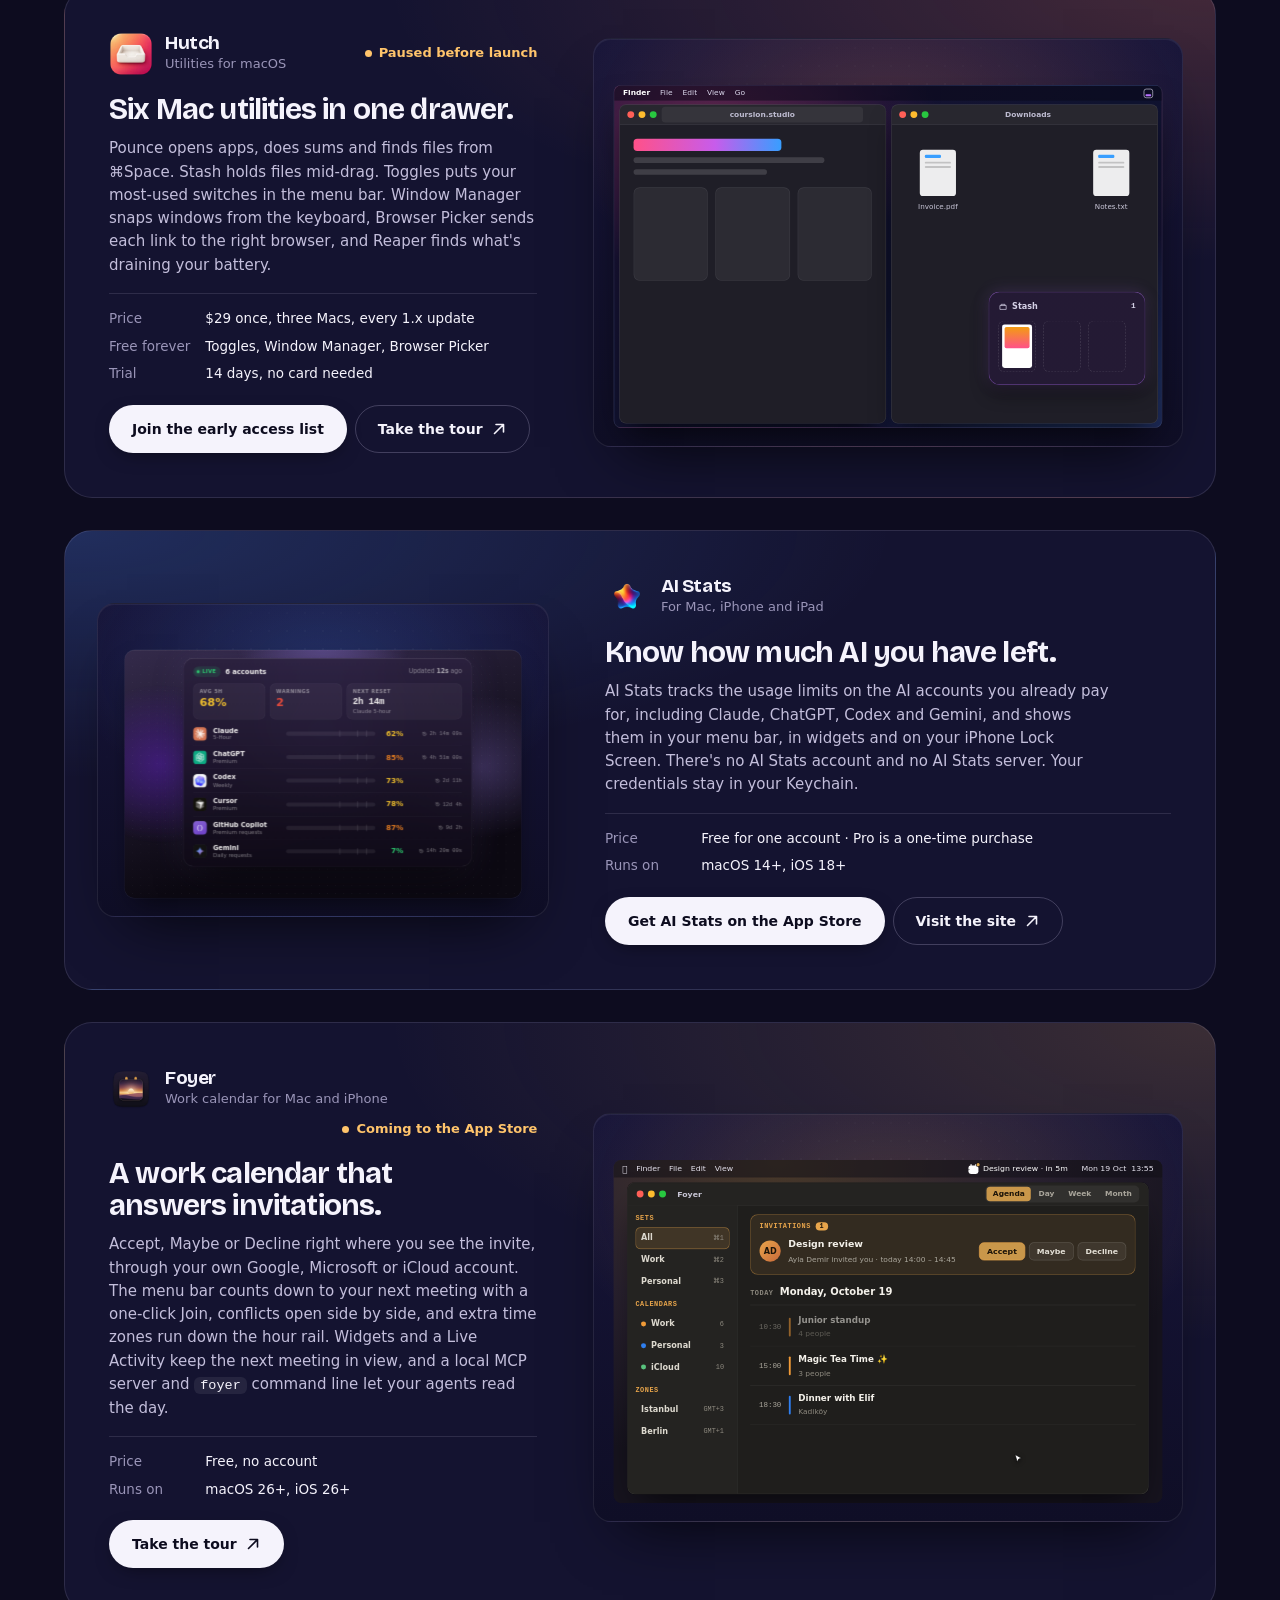
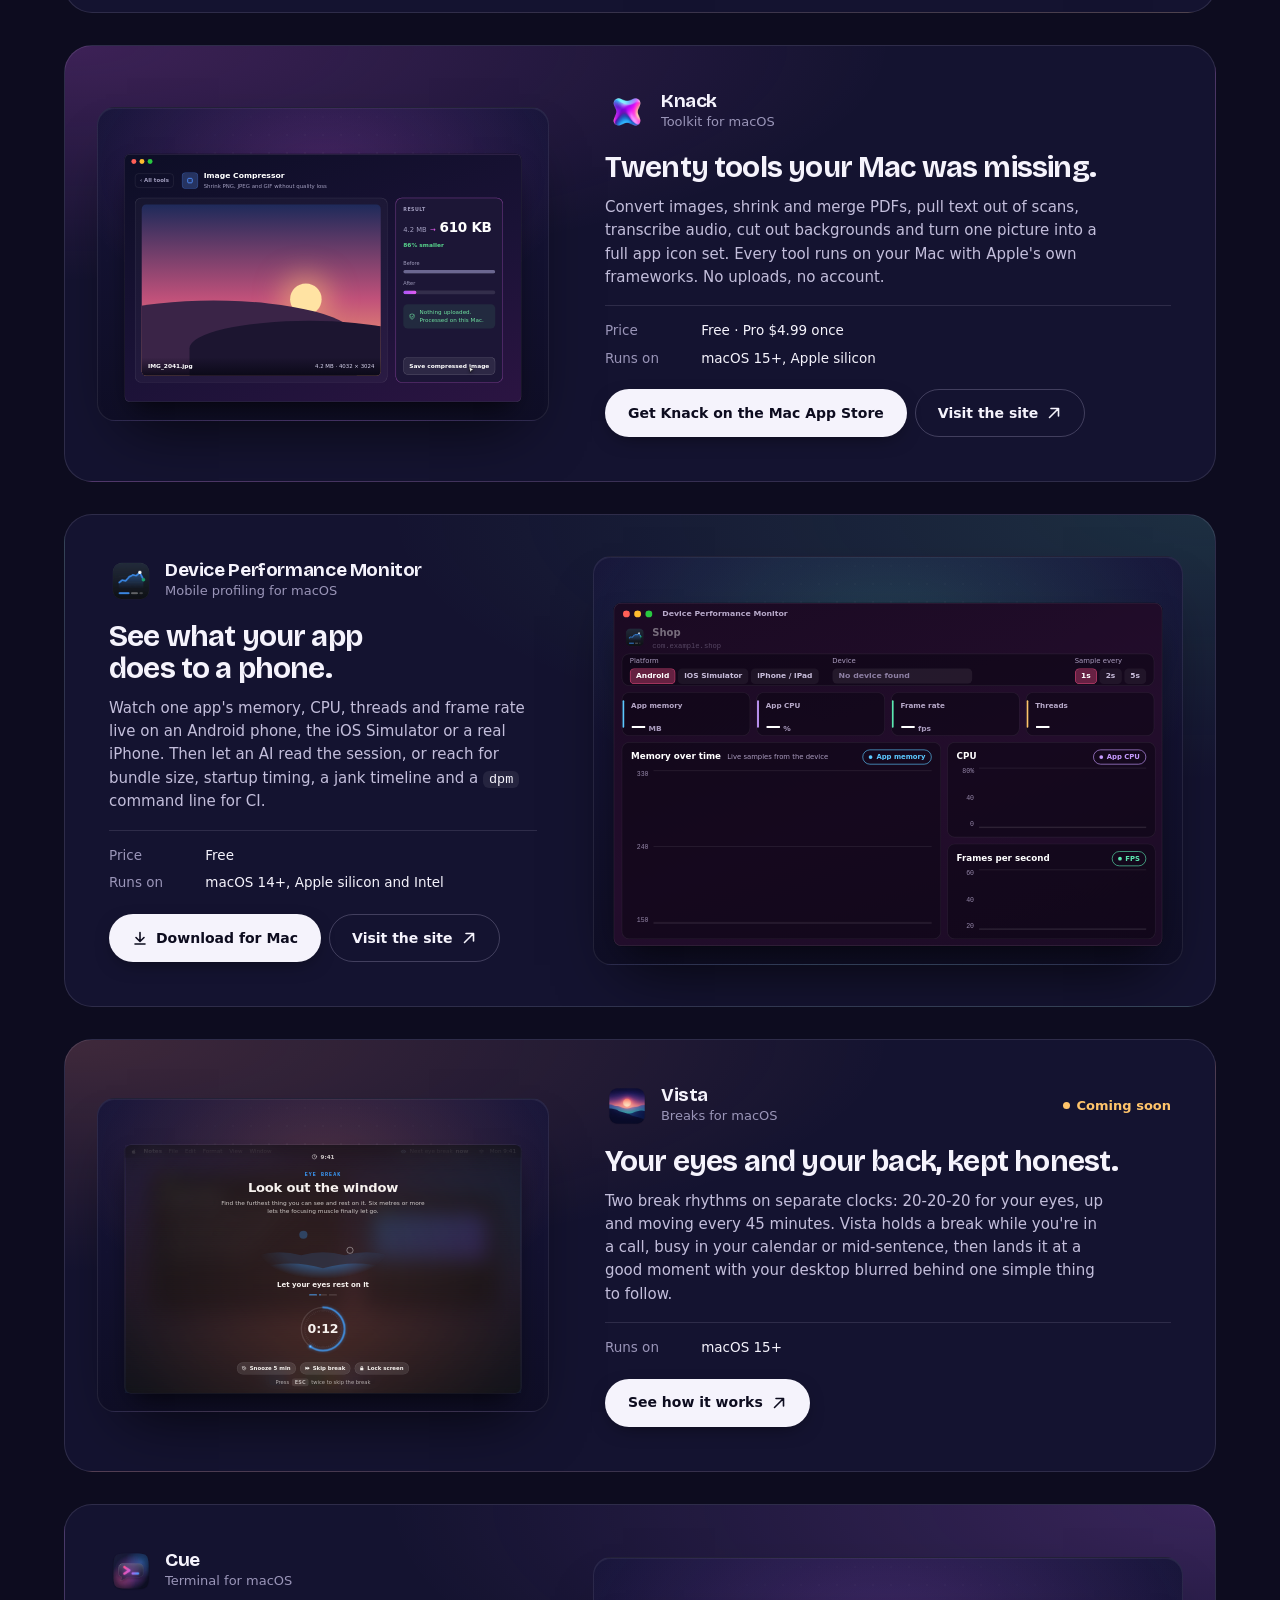
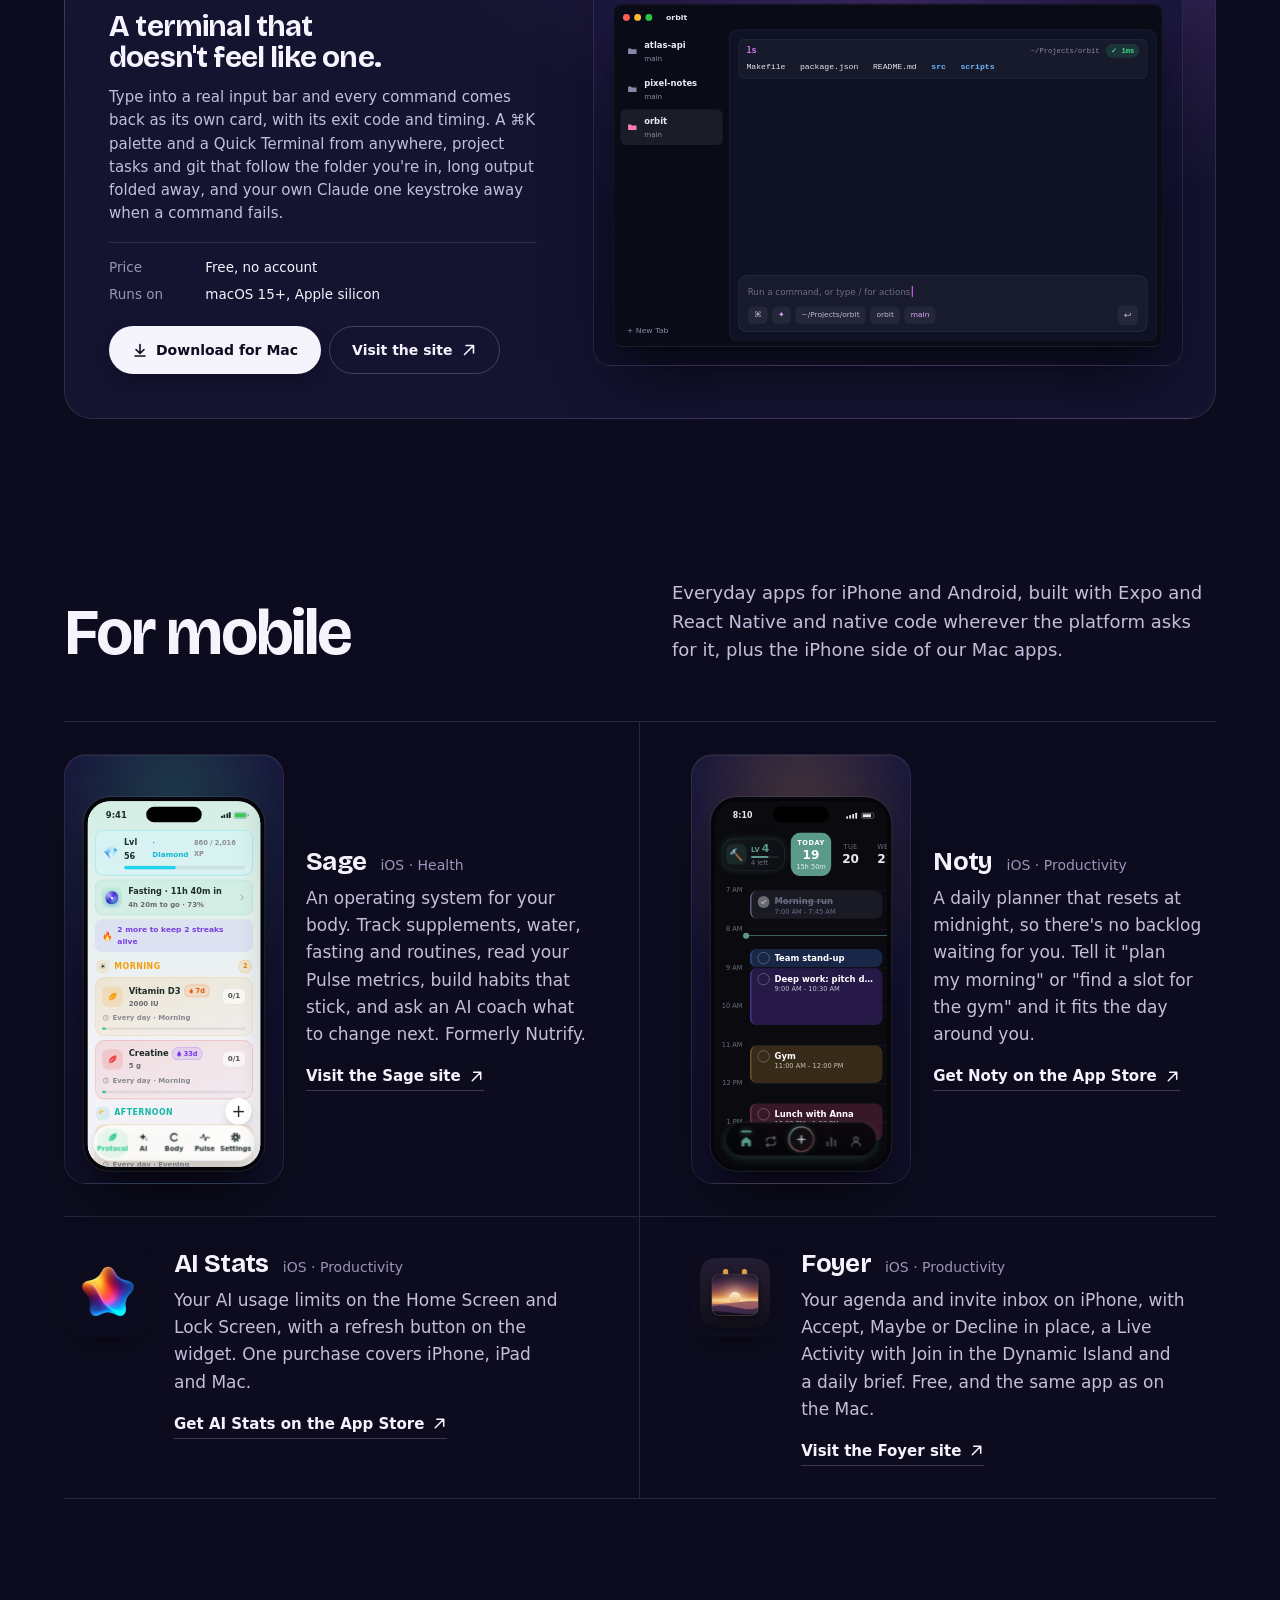
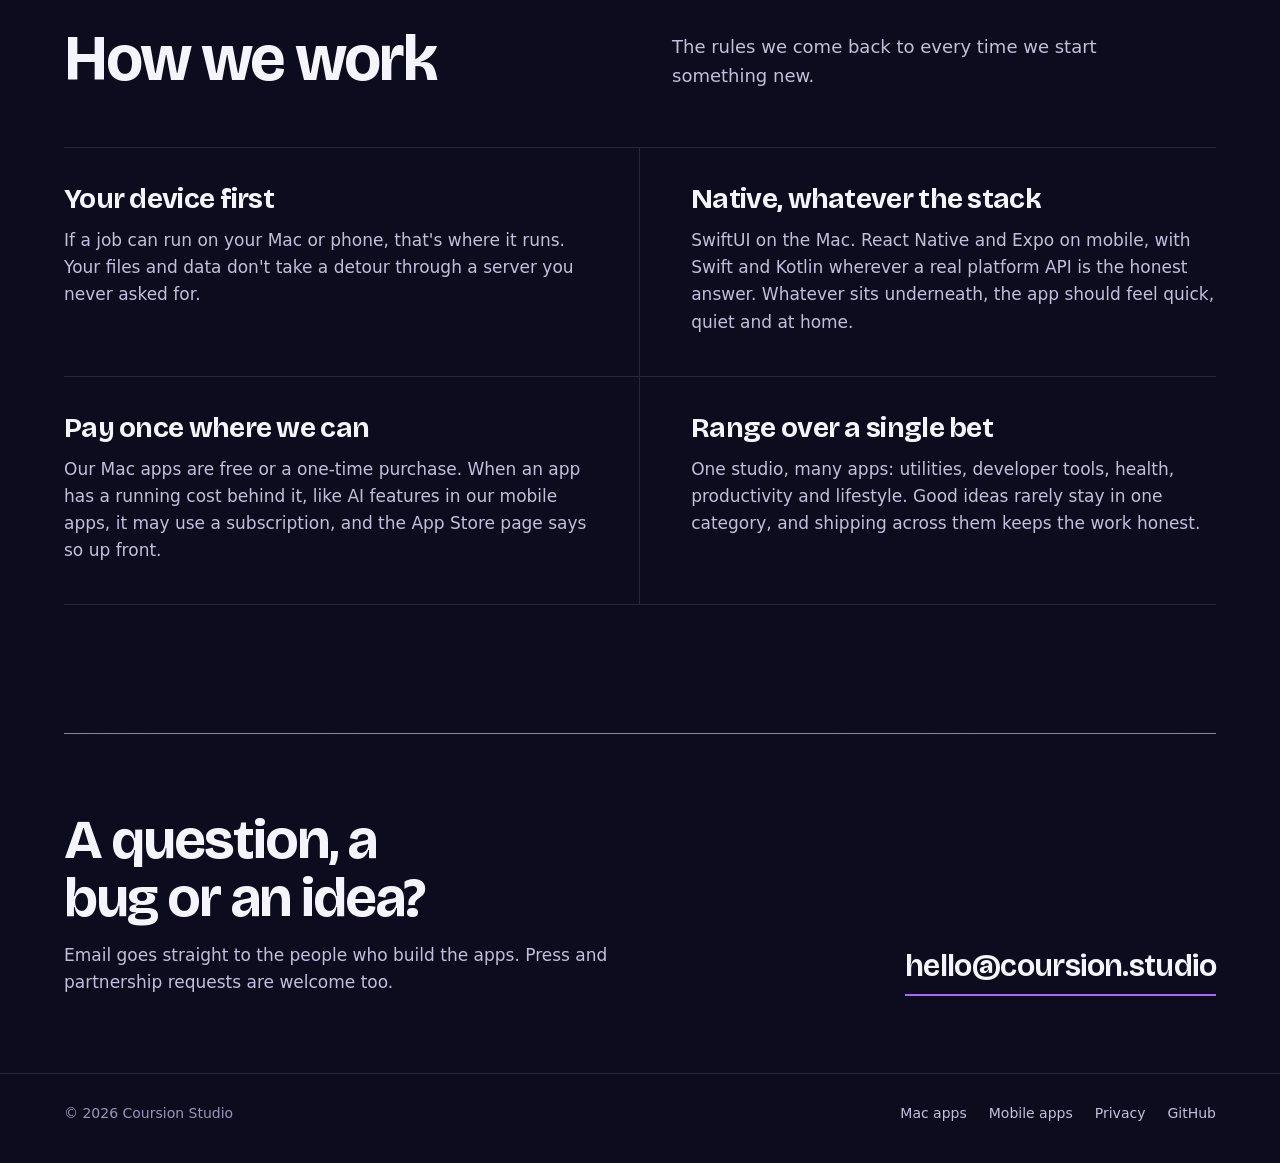
==== commit ec51bbb5: "Hero and app cards play live demos of each app The hero leads with "We make the apps we wish we had." ====
--- a/index.html
+++ b/index.html
@@ -4,8 +4,8 @@
   <meta charset="utf-8" />
   <meta name="viewport" content="width=device-width, initial-scale=1" />
 
-  <title>Coursion Studio · Small, native apps for Mac and mobile</title>
-  <meta name="description" content="Coursion Studio is an independent studio making focused native apps: Foyer, Knack, AI Stats, Hutch, Cue, Device Performance Monitor and Vista for Mac, plus Sage and Noty on mobile." />
+  <title>Coursion Studio · We make the apps we wish we had</title>
+  <meta name="description" content="Coursion Studio is an independent studio making focused native apps: Hutch, AI Stats, Foyer, Knack, Device Performance Monitor, Vista and Cue for Mac, plus Sage and Noty on mobile." />
   <meta name="author" content="Coursion Studio" />
   <meta name="robots" content="index, follow, max-image-preview:large" />
   <link rel="canonical" href="https://coursion.studio/" />
@@ -15,23 +15,33 @@
   <link rel="icon" type="image/png" sizes="512x512" href="assets/icon-512.png" />
   <link rel="apple-touch-icon" sizes="180x180" href="assets/apple-touch-icon.png" />
   <link rel="preload" href="assets/fonts/bricolage-grotesque-latin.woff2" as="font" type="font/woff2" crossorigin />
-  <link rel="stylesheet" href="styles.css" />
+  <link rel="stylesheet" href="styles.css?v=cards1" />
+  <link rel="stylesheet" href="demos/demo.css?v=3" />
+  <link rel="stylesheet" href="demos/foyer.css?v=3" />
+  <link rel="stylesheet" href="demos/knack.css?v=2" />
+  <link rel="stylesheet" href="demos/aistats.css?v=2" />
+  <link rel="stylesheet" href="demos/hutch.css?v=2" />
+  <link rel="stylesheet" href="demos/cue.css?v=2" />
+  <link rel="stylesheet" href="demos/dpm.css?v=2" />
+  <link rel="stylesheet" href="demos/vista.css?v=3" />
+  <link rel="stylesheet" href="demos/sage.css?v=2" />
+  <link rel="stylesheet" href="demos/noty.css?v=2" />
 
   <meta property="og:type" content="website" />
   <meta property="og:site_name" content="Coursion Studio" />
-  <meta property="og:title" content="Coursion Studio · Small, native apps for Mac and mobile" />
+  <meta property="og:title" content="Coursion Studio · We make the apps we wish we had" />
   <meta property="og:description" content="An independent studio making focused native software for Mac and mobile. On your device by default. Pay once where it fits." />
-  <meta property="og:image" content="https://coursion.studio/assets/og.png" />
+  <meta property="og:image" content="https://coursion.studio/assets/og.png?v=3" />
   <meta property="og:image:width" content="1200" />
   <meta property="og:image:height" content="630" />
-  <meta property="og:image:alt" content="Coursion Studio: small, native apps for Mac and mobile" />
+  <meta property="og:image:alt" content="Coursion Studio: native apps for Mac and iPhone" />
   <meta property="og:url" content="https://coursion.studio/" />
   <meta property="og:locale" content="en_US" />
 
   <meta name="twitter:card" content="summary_large_image" />
-  <meta name="twitter:title" content="Coursion Studio · Small, native apps for Mac and mobile" />
+  <meta name="twitter:title" content="Coursion Studio · We make the apps we wish we had" />
   <meta name="twitter:description" content="An independent studio making focused native software for Mac and mobile. On your device by default. Pay once where it fits." />
-  <meta name="twitter:image" content="https://coursion.studio/assets/og.png" />
+  <meta name="twitter:image" content="https://coursion.studio/assets/og.png?v=3" />
 
   <meta name="theme-color" content="#0d0c1f" />
   <meta name="color-scheme" content="dark" />
@@ -94,35 +104,53 @@
 
   <main id="main">
     <section class="hero" aria-labelledby="hero-title">
-      <div class="wrap hero-grid">
-        <div>
-          <h1 id="hero-title">Small, native apps for Mac and mobile.</h1>
-          <p class="hero-lede">Coursion Studio is an independent studio. We make focused tools: a work calendar that answers invitations, a Mac toolkit, a drawer of everyday utilities, a terminal, AI usage tracking, break reminders, a performance monitor for mobile developers, and a few mobile apps for daily life. They do their work on your device, and where it fits, you pay once.</p>
+      <div class="wrap">
+        <div class="hero-copy">
+          <p class="hero-kicker"><span aria-hidden="true"></span>Independent studio · 9 apps</p>
+          <h1 id="hero-title">We make the apps <span class="knot-text">we wish we had.</span></h1>
+          <p class="hero-lede">Made for Mac and iPhone. They run on your device, need no account, and where it fits, you pay once.</p>
           <div class="hero-actions">
             <a class="btn btn-solid" href="#mac">See the Mac apps <svg aria-hidden="true"><use href="#i-arrow"/></svg></a>
             <a class="btn btn-line" href="#mobile">See the mobile apps</a>
           </div>
         </div>
 
-        <nav class="catalog" aria-labelledby="catalog-title">
-          <div class="catalog-head">
-            <h2 id="catalog-title">Everything we make</h2>
-            <span>9 apps</span>
-          </div>
-          <ul>
-            <li class="catalog-group" aria-hidden="true">Mac</li>
-            <li><a href="#foyer" style="--c:#e8a54b"><img src="assets/icons/foyer.webp" alt="" width="40" height="40" /><span><span class="c-name">Foyer <span class="c-os">+ iPhone</span></span><span class="c-what">A work calendar that answers invitations</span></span><span class="c-plat">Coming soon<span class="c-arrow" aria-hidden="true">→</span></span></a></li>
-            <li><a href="#knack" style="--c:#e25cf0"><img src="assets/icons/knack.webp" alt="" width="40" height="40" /><span><span class="c-name">Knack</span><span class="c-what">Twenty on-device tools in one window</span></span><span class="c-plat">App Store<span class="c-arrow" aria-hidden="true">→</span></span></a></li>
-            <li><a href="#aistats" style="--c:#4f8fff"><img src="assets/icons/aistats.webp" alt="" width="40" height="40" /><span><span class="c-name">AI Stats</span><span class="c-what">Your AI usage limits, at a glance</span></span><span class="c-plat">App Store<span class="c-arrow" aria-hidden="true">→</span></span></a></li>
-            <li><a href="#hutch" style="--c:#ff8a5c"><img src="assets/icons/hutch.webp" alt="" width="40" height="40" /><span><span class="c-name">Hutch</span><span class="c-what">Launcher, file shelf and four more utilities</span></span><span class="c-plat">Early access<span class="c-arrow" aria-hidden="true">→</span></span></a></li>
-            <li><a href="#cue" style="--c:#c86bff"><img src="assets/icons/cue.webp" alt="" width="40" height="40" /><span><span class="c-name">Cue</span><span class="c-what">A terminal that doesn't feel like one</span></span><span class="c-plat">Download<span class="c-arrow" aria-hidden="true">→</span></span></a></li>
-            <li><a href="#dpm" style="--c:#4fd1a5"><img src="assets/icons/dpm.webp" alt="" width="40" height="40" /><span><span class="c-name">Device Performance Monitor</span><span class="c-what">Live memory, CPU and FPS for your mobile app</span></span><span class="c-plat">Download<span class="c-arrow" aria-hidden="true">→</span></span></a></li>
-            <li><a href="#vista" style="--c:#ff8a6b"><img src="assets/icons/vista.webp" alt="" width="40" height="40" /><span><span class="c-name">Vista</span><span class="c-what">Eye and movement breaks for the Mac</span></span><span class="c-plat">Coming soon<span class="c-arrow" aria-hidden="true">→</span></span></a></li>
-            <li class="catalog-group" aria-hidden="true">Mobile</li>
-            <li><a href="#sage" style="--c:#3ddc97"><img src="assets/icons/sage.webp" alt="" width="40" height="40" /><span><span class="c-name">Sage <span class="c-os">iOS</span></span><span class="c-what">Longevity coach: supplements, fasting, water</span></span><span class="c-plat">App Store<span class="c-arrow" aria-hidden="true">→</span></span></a></li>
-            <li><a href="#noty" style="--c:#ffb547"><img src="assets/icons/noty.webp" alt="" width="40" height="40" /><span><span class="c-name">Noty <span class="c-os">iOS</span></span><span class="c-what">A daily planner that starts fresh each day</span></span><span class="c-plat">App Store<span class="c-arrow" aria-hidden="true">→</span></span></a></li>
-          </ul>
-        </nav>
+        <div class="desk" style="--c:#ff8a5c" data-desk>
+          <div class="desk-bar">
+            <img class="desk-logo" src="assets/icons/hutch.webp" alt="" width="20" height="20" data-desk-logo />
+            <b class="desk-name" data-desk-name>Hutch</b>
+            <span class="desk-what" data-desk-what>Launcher, file shelf and four more utilities</span>
+            <span class="desk-status" data-desk-status>Early access</span>
+            <a class="desk-more" href="#hutch" data-desk-more>Read more <svg aria-hidden="true"><use href="#i-down"/></svg></a>
+          </div>
+
+          <div class="desk-screen">
+            <p class="desk-caption" aria-live="polite"><span data-cap-dots aria-hidden="true"></span><span data-cap-text></span></p>
+            <div class="desk-win scene" data-win="foyer" data-demo="foyer" data-kind="mac" aria-hidden="true"></div>
+            <div class="desk-win scene" data-win="knack" data-demo="knack" data-kind="mac" aria-hidden="true"></div>
+            <div class="desk-win scene" data-win="aistats" data-demo="aistats" data-kind="mac" aria-hidden="true"></div>
+            <div class="desk-win scene is-on" data-win="hutch" data-demo="hutch" data-kind="mac" aria-hidden="true"></div>
+            <div class="desk-win scene" data-win="cue" data-demo="cue" data-kind="mac" aria-hidden="true"></div>
+            <div class="desk-win scene" data-win="dpm" data-demo="dpm" data-kind="mac" aria-hidden="true"></div>
+            <div class="desk-win scene" data-win="vista" data-demo="vista" data-kind="mac" aria-hidden="true"></div>
+            <div class="desk-win scene" data-win="sage" data-demo="sage" data-kind="phone" aria-hidden="true"></div>
+            <div class="desk-win scene" data-win="noty" data-demo="noty" data-kind="phone" aria-hidden="true"></div>
+            <nav class="dock" aria-label="Everything we make">
+              <a href="#hutch" aria-current="true" data-app="hutch" data-about="Six Mac tools in one menu bar drawer: a ⌘Space launcher, window snapping, a file shelf, hidden system switches, link routing and a battery reaper. Keep the ones you want." data-name="Hutch" data-what="Launcher, file shelf and four more utilities" data-status="Early access" style="--c:#ff8a5c"><img src="assets/icons/hutch.webp" alt="" width="56" height="56" /><span class="dock-tip">Hutch</span></a>
+              <a href="#aistats" data-app="aistats" data-about="Tracks the usage limits on the AI accounts you already pay for, like Claude, ChatGPT, Codex and Gemini, in your menu bar, widgets and Lock Screen. Your keys stay in your Keychain." data-name="AI Stats" data-what="Your AI usage limits, at a glance" data-status="App Store" style="--c:#4f8fff"><img src="assets/icons/aistats.webp" alt="" width="56" height="56" /><span class="dock-tip">AI Stats</span></a>
+              <a href="#foyer" data-app="foyer" data-about="A calendar for work. Answer invites in place through your own Google, Microsoft or iCloud account, see conflicts side by side, and join the next call from the menu bar." data-name="Foyer" data-what="A work calendar that answers invitations" data-status="Coming soon" style="--c:#e8a54b"><img src="assets/icons/foyer.webp" alt="" width="56" height="56" /><span class="dock-tip">Foyer</span></a>
+              <a href="#knack" data-app="knack" data-about="Convert images, shrink and merge PDFs, pull text out of scans, cut out backgrounds and make app icon sets. Every tool runs on your Mac. No uploads, no account." data-name="Knack" data-what="Twenty on-device tools in one window" data-status="App Store" style="--c:#e25cf0"><img src="assets/icons/knack.webp" alt="" width="56" height="56" /><span class="dock-tip">Knack</span></a>
+              <a href="#dpm" data-app="dpm" data-about="Watch one app's memory, CPU, threads and frame rate live on an Android phone, the iOS Simulator or a real iPhone, then let an AI read the session." data-name="Device Performance Monitor" data-what="Live memory, CPU and FPS for your mobile app" data-status="Download" style="--c:#4fd1a5"><img src="assets/icons/dpm.webp" alt="" width="56" height="56" /><span class="dock-tip">Device Performance Monitor</span></a>
+              <a href="#vista" data-app="vista" data-about="20-20-20 breaks for your eyes and a nudge to move every 45 minutes. Vista waits out calls and busy moments, then lands each break at a good time." data-name="Vista" data-what="Eye and movement breaks for the Mac" data-status="Coming soon" style="--c:#ff8a6b"><img src="assets/icons/vista.webp" alt="" width="56" height="56" /><span class="dock-tip">Vista</span></a>
+              <a href="#cue" data-app="cue" data-about="Every command comes back as its own card with its exit code and timing. A ⌘K palette, git that follows the folder you're in, and Claude one keystroke away when something fails." data-name="Cue" data-what="A terminal that doesn't feel like one" data-status="Download" style="--c:#c86bff"><img src="assets/icons/cue.webp" alt="" width="56" height="56" /><span class="dock-tip">Cue</span></a>
+              <span class="dock-sep" aria-hidden="true"></span>
+              <a href="#sage" data-app="sage" data-about="Track supplements, water, fasting and routines on your iPhone, read your Pulse metrics, and ask an AI coach what to change next." data-name="Sage" data-what="Longevity coach for iPhone: supplements, fasting, water" data-status="App Store" style="--c:#3ddc97"><img src="assets/icons/sage.webp" alt="" width="56" height="56" /><span class="dock-tip">Sage · iOS</span></a>
+              <a href="#noty" data-app="noty" data-about="A daily planner that resets at midnight, so no backlog waits for you. Say “plan my morning” and it fits the day around you." data-name="Noty" data-what="A daily planner for iPhone that starts fresh each day" data-status="App Store" style="--c:#ffb547"><img src="assets/icons/noty.webp" alt="" width="56" height="56" /><span class="dock-tip">Noty · iOS</span></a>
+            </nav>
+          </div>
+
+          <p class="desk-about" data-desk-about>Six Mac tools in one menu bar drawer: a ⌘Space launcher, window snapping, a file shelf, hidden system switches, link routing and a battery reaper. Keep the ones you want.</p>
+        </div>
       </div>
     </section>
 
@@ -133,30 +161,70 @@
           <p>Native SwiftUI apps, each built around one job you'd otherwise hand to three apps, a website or a terminal window.</p>
         </div>
 
+        <article class="product product-hutch" id="hutch" aria-labelledby="hutch-title">
+          <div class="product-grid">
+            <div class="product-copy">
+              <div class="product-id">
+                <img src="assets/icons/hutch.webp" alt="" width="56" height="56" />
+                <div><div class="name">Hutch</div><div class="kind">Utilities for macOS</div></div>
+                <span class="id-status"><span class="status soon">Paused before launch</span></span>
+              </div>
+              <h3 id="hutch-title">Six Mac utilities in one drawer.</h3>
+              <p>Pounce opens apps, does sums and finds files from ⌘Space. Stash holds files mid-drag. Toggles puts your most-used switches in the menu bar. Window Manager snaps windows from the keyboard, Browser Picker sends each link to the right browser, and Reaper finds what's draining your battery.</p>
+              <ul class="facts-mini"><li><span>Price</span> $29 once, three Macs, every 1.x update</li><li><span>Free forever</span> Toggles, Window Manager, Browser Picker</li><li><span>Trial</span> 14 days, no card needed</li></ul>
+              <div class="product-actions">
+                <a class="btn btn-solid" href="https://hutch.coursion.studio/#early-access">Join the early access list</a>
+                <a class="btn btn-line" href="https://hutch.coursion.studio">Take the tour <svg aria-hidden="true"><use href="#i-out"/></svg></a>
+              </div>
+            </div>
+            <div class="stage" data-stage>
+              <p class="desk-caption" aria-live="off"><span data-cap-dots aria-hidden="true"></span><span data-cap-text></span></p>
+              <div class="scene is-on" data-demo="hutch" data-kind="mac" aria-hidden="true"></div>
+            </div>
+          </div>
+        </article>
+
+        <article class="product product-aistats flip" id="aistats" aria-labelledby="aistats-title">
+          <div class="product-grid">
+            <div class="product-copy">
+              <div class="product-id">
+                <img src="assets/icons/aistats.webp" alt="" width="56" height="56" />
+                <div><div class="name">AI Stats</div><div class="kind">For Mac, iPhone and iPad</div></div>
+              </div>
+              <h3 id="aistats-title">Know how much AI you have left.</h3>
+              <p>AI Stats tracks the usage limits on the AI accounts you already pay for, including Claude, ChatGPT, Codex and Gemini, and shows them in your menu bar, in widgets and on your iPhone Lock Screen. There's no AI Stats account and no AI Stats server. Your credentials stay in your Keychain.</p>
+              <ul class="facts-mini"><li><span>Price</span> Free for one account · Pro is a one-time purchase</li><li><span>Runs on</span> macOS 14+, iOS 18+</li></ul>
+              <div class="product-actions">
+                <a class="btn btn-solid" href="https://apps.apple.com/us/app/aistats-ai-usage-tracker/id6762005507">Get AI Stats on the App Store</a>
+                <a class="btn btn-line" href="https://aistats.coursion.studio">Visit the site <svg aria-hidden="true"><use href="#i-out"/></svg></a>
+              </div>
+            </div>
+            <div class="stage" data-stage>
+              <p class="desk-caption" aria-live="off"><span data-cap-dots aria-hidden="true"></span><span data-cap-text></span></p>
+              <div class="scene is-on" data-demo="aistats" data-kind="mac" aria-hidden="true"></div>
+            </div>
+          </div>
+        </article>
+
         <article class="product product-foyer" id="foyer" aria-labelledby="foyer-title">
           <div class="product-grid">
             <div class="product-copy">
               <div class="product-id">
                 <img src="assets/icons/foyer.webp" alt="" width="56" height="56" />
                 <div><div class="name">Foyer</div><div class="kind">Work calendar for Mac and iPhone</div></div>
+                <span class="id-status"><span class="status soon">Coming to the App Store</span></span>
               </div>
               <h3 id="foyer-title">A work calendar that answers invitations.</h3>
               <p>Accept, Maybe or Decline right where you see the invite, through your own Google, Microsoft or iCloud account. The menu bar counts down to your next meeting with a one-click Join, conflicts open side by side, and extra time zones run down the hour rail. Widgets and a Live Activity keep the next meeting in view, and a local MCP server and <code>foyer</code> command line let your agents read the day.</p>
-              <ul class="tools" aria-label="Highlights">
-                <li><b>Invite inbox</b></li><li><b>Menu bar Join</b></li><li><b>Conflicts</b></li><li><b>Time zones</b></li><li><b>Widgets</b></li><li><b>MCP and CLI</b></li>
-              </ul>
-              <dl class="facts">
-                <div><dt>Price</dt><dd>Free, no account</dd></div>
-                <div><dt>Runs on</dt><dd>macOS 26+, iOS 26+</dd></div>
-                <div><dt>Status</dt><dd><span class="status soon">Coming to the App Store</span></dd></div>
-              </dl>
+              <ul class="facts-mini"><li><span>Price</span> Free, no account</li><li><span>Runs on</span> macOS 26+, iOS 26+</li></ul>
               <div class="product-actions">
                 <a class="btn btn-solid" href="https://foyer.coursion.studio">Take the tour <svg aria-hidden="true"><use href="#i-out"/></svg></a>
               </div>
             </div>
-            <figure class="shot">
-              <img src="assets/shots/foyer.webp" width="1100" height="720" loading="lazy" decoding="async" alt="Foyer's Mac window: calendar sets and time zones on the left, an agenda of upcoming meetings with Join buttons, and an inspector showing the next standup with a Join Google Meet button and its attendees." />
-            </figure>
+            <div class="stage" data-stage>
+              <p class="desk-caption" aria-live="off"><span data-cap-dots aria-hidden="true"></span><span data-cap-text></span></p>
+              <div class="scene is-on" data-demo="foyer" data-kind="mac" aria-hidden="true"></div>
+            </div>
           </div>
         </article>
 
@@ -169,71 +237,60 @@
               </div>
               <h3 id="knack-title">Twenty tools your Mac was missing.</h3>
               <p>Convert images, shrink and merge PDFs, pull text out of scans, transcribe audio, cut out backgrounds and turn one picture into a full app icon set. Every tool runs on your Mac with Apple's own frameworks. No uploads, no account.</p>
-              <dl class="facts">
-                <div><dt>Price</dt><dd>Free · Pro $4.99 once</dd></div>
-                <div><dt>Runs on</dt><dd>macOS 15+, Apple silicon</dd></div>
-              </dl>
+              <ul class="facts-mini"><li><span>Price</span> Free · Pro $4.99 once</li><li><span>Runs on</span> macOS 15+, Apple silicon</li></ul>
               <div class="product-actions">
                 <a class="btn btn-solid" href="https://apps.apple.com/us/app/knack-all-in-one-toolkit/id6762058455">Get Knack on the Mac App Store</a>
                 <a class="btn btn-line" href="https://knack.coursion.studio">Visit the site <svg aria-hidden="true"><use href="#i-out"/></svg></a>
               </div>
             </div>
-            <figure class="shot">
-              <img src="assets/shots/knack.webp" width="1600" height="1008" loading="lazy" decoding="async" alt="Knack's home window: a searchable grid of tools including Image Converter, PDF Toolkit, Text Extractor, App Icon Generator and AI Background Remover." />
-            </figure>
-          </div>
-        </article>
-
-        <article class="product product-aistats" id="aistats" aria-labelledby="aistats-title">
-          <div class="product-grid">
-            <div class="product-copy">
-              <div class="product-id">
-                <img src="assets/icons/aistats.webp" alt="" width="56" height="56" />
-                <div><div class="name">AI Stats</div><div class="kind">For Mac, iPhone and iPad</div></div>
-              </div>
-              <h3 id="aistats-title">Know how much AI you have left.</h3>
-              <p>AI Stats tracks the usage limits on the AI accounts you already pay for, including Claude, ChatGPT, Codex and Gemini, and shows them in your menu bar, in widgets and on your iPhone Lock Screen. There's no AI Stats account and no AI Stats server. Your credentials stay in your Keychain.</p>
-              <dl class="facts">
-                <div><dt>Price</dt><dd>Free for one account · Pro is a one-time purchase</dd></div>
-                <div><dt>Runs on</dt><dd>macOS 14+, iOS 18+</dd></div>
-              </dl>
-              <div class="product-actions">
-                <a class="btn btn-solid" href="https://apps.apple.com/us/app/aistats-ai-usage-tracker/id6762005507">Get AI Stats on the App Store</a>
-                <a class="btn btn-line" href="https://aistats.coursion.studio">Visit the site <svg aria-hidden="true"><use href="#i-out"/></svg></a>
-              </div>
-            </div>
-            <figure class="shot">
-              <img src="assets/shots/aistats.webp" width="1600" height="1008" loading="lazy" decoding="async" alt="AI Stats' Live dashboard showing five-hour and seven-day usage for a Claude account, with weekly limits and a list of connected providers." />
-            </figure>
-          </div>
-        </article>
-
-        <article class="product product-hutch flip" id="hutch" aria-labelledby="hutch-title">
-          <div class="product-grid">
-            <div class="product-copy">
-              <div class="product-id">
-                <img src="assets/icons/hutch.webp" alt="" width="56" height="56" />
-                <div><div class="name">Hutch</div><div class="kind">Utilities for macOS</div></div>
-              </div>
-              <h3 id="hutch-title">Six Mac utilities in one drawer.</h3>
-              <p>Pounce opens apps, does sums and finds files from ⌘Space. Stash holds files mid-drag. Toggles puts your most-used switches in the menu bar. Window Manager snaps windows from the keyboard, Browser Picker sends each link to the right browser, and Reaper finds what's draining your battery.</p>
-              <ul class="tools" aria-label="The six tools">
-                <li><b>Pounce</b></li><li><b>Stash</b></li><li><b>Toggles</b></li><li><b>Window Manager</b></li><li><b>Browser Picker</b></li><li><b>Reaper</b></li>
-              </ul>
-              <dl class="facts">
-                <div><dt>Price</dt><dd>$29 once, three Macs, every 1.x update</dd></div>
-                <div><dt>Free forever</dt><dd>Toggles, Window Manager, Browser Picker</dd></div>
-                <div><dt>Trial</dt><dd>14 days, no card needed</dd></div>
-                <div><dt>Status</dt><dd><span class="status soon">Paused before launch</span></dd></div>
-              </dl>
-              <div class="product-actions">
-                <a class="btn btn-solid" href="https://hutch.coursion.studio/#early-access">Join the early access list</a>
-                <a class="btn btn-line" href="https://hutch.coursion.studio">Take the tour <svg aria-hidden="true"><use href="#i-out"/></svg></a>
-              </div>
-            </div>
-            <figure class="shot small">
-              <img src="assets/shots/hutch-pounce.webp" width="800" height="480" loading="lazy" decoding="async" alt="Hutch's Pounce launcher listing its search scopes: Apps, Files, Clipboard, Windows, Toggles, Actions, Shortcuts and Scripts." />
-            </figure>
+            <div class="stage" data-stage>
+              <p class="desk-caption" aria-live="off"><span data-cap-dots aria-hidden="true"></span><span data-cap-text></span></p>
+              <div class="scene is-on" data-demo="knack" data-kind="mac" aria-hidden="true"></div>
+            </div>
+          </div>
+        </article>
+
+        <article class="product product-dpm" id="dpm" aria-labelledby="dpm-title">
+          <div class="product-grid">
+            <div class="product-copy">
+              <div class="product-id">
+                <img src="assets/icons/dpm.webp" alt="" width="56" height="56" />
+                <div><div class="name">Device Performance Monitor</div><div class="kind">Mobile profiling for macOS</div></div>
+              </div>
+              <h3 id="dpm-title">See what your app does to a phone.</h3>
+              <p>Watch one app's memory, CPU, threads and frame rate live on an Android phone, the iOS Simulator or a real iPhone. Then let an AI read the session, or reach for bundle size, startup timing, a jank timeline and a <code>dpm</code> command line for CI.</p>
+              <ul class="facts-mini"><li><span>Price</span> Free</li><li><span>Runs on</span> macOS 14+, Apple silicon and Intel</li></ul>
+              <div class="product-actions">
+                <a class="btn btn-solid" href="https://github.com/Coursion-Studio/device-performance-monitor-website/releases/latest"><svg aria-hidden="true"><use href="#i-down"/></svg> Download for Mac</a>
+                <a class="btn btn-line" href="https://dpm.coursion.studio">Visit the site <svg aria-hidden="true"><use href="#i-out"/></svg></a>
+              </div>
+            </div>
+            <div class="stage" data-stage>
+              <p class="desk-caption" aria-live="off"><span data-cap-dots aria-hidden="true"></span><span data-cap-text></span></p>
+              <div class="scene is-on" data-demo="dpm" data-kind="mac" aria-hidden="true"></div>
+            </div>
+          </div>
+        </article>
+
+        <article class="product product-vista flip" id="vista" aria-labelledby="vista-title">
+          <div class="product-grid">
+            <div class="product-copy">
+              <div class="product-id">
+                <img src="assets/icons/vista.webp" alt="" width="56" height="56" />
+                <div><div class="name">Vista</div><div class="kind">Breaks for macOS</div></div>
+                <span class="id-status"><span class="status soon">Coming soon</span></span>
+              </div>
+              <h3 id="vista-title">Your eyes and your back, kept honest.</h3>
+              <p>Two break rhythms on separate clocks: 20-20-20 for your eyes, up and moving every 45 minutes. Vista holds a break while you're in a call, busy in your calendar or mid-sentence, then lands it at a good moment with your desktop blurred behind one simple thing to follow.</p>
+              <ul class="facts-mini"><li><span>Runs on</span> macOS 15+</li></ul>
+              <div class="product-actions">
+                <a class="btn btn-solid" href="https://vista.coursion.studio">See how it works <svg aria-hidden="true"><use href="#i-out"/></svg></a>
+              </div>
+            </div>
+            <div class="stage" data-stage>
+              <p class="desk-caption" aria-live="off"><span data-cap-dots aria-hidden="true"></span><span data-cap-text></span></p>
+              <div class="scene is-on" data-demo="vista" data-kind="mac" aria-hidden="true"></div>
+            </div>
           </div>
         </article>
 
@@ -246,65 +303,16 @@
               </div>
               <h3 id="cue-title">A terminal that doesn't feel like one.</h3>
               <p>Type into a real input bar and every command comes back as its own card, with its exit code and timing. A ⌘K palette and a Quick Terminal from anywhere, project tasks and git that follow the folder you're in, long output folded away, and your own Claude one keystroke away when a command fails.</p>
-              <dl class="facts">
-                <div><dt>Price</dt><dd>Free, no account</dd></div>
-                <div><dt>Runs on</dt><dd>macOS 15+, Apple silicon</dd></div>
-              </dl>
+              <ul class="facts-mini"><li><span>Price</span> Free, no account</li><li><span>Runs on</span> macOS 15+, Apple silicon</li></ul>
               <div class="product-actions">
                 <a class="btn btn-solid" href="https://github.com/Coursion-Studio/cue/releases/latest/download/Cue.dmg"><svg aria-hidden="true"><use href="#i-down"/></svg> Download for Mac</a>
                 <a class="btn btn-line" href="https://cue.coursion.studio">Visit the site <svg aria-hidden="true"><use href="#i-out"/></svg></a>
               </div>
             </div>
-            <figure class="shot">
-              <img src="assets/shots/cue.webp" width="1600" height="1044" loading="lazy" decoding="async" alt="Cue's window: a project sidebar, git status, ls and a failing make test shown as separate command cards, and the input bar offering to explain the failure." />
-            </figure>
-          </div>
-        </article>
-
-        <article class="product product-dpm flip" id="dpm" aria-labelledby="dpm-title">
-          <div class="product-grid">
-            <div class="product-copy">
-              <div class="product-id">
-                <img src="assets/icons/dpm.webp" alt="" width="56" height="56" />
-                <div><div class="name">Device Performance Monitor</div><div class="kind">Mobile profiling for macOS</div></div>
-              </div>
-              <h3 id="dpm-title">See what your app does to a phone.</h3>
-              <p>Watch one app's memory, CPU, threads and frame rate live on an Android phone, the iOS Simulator or a real iPhone. Then let an AI read the session, or reach for bundle size, startup timing, a jank timeline and a <code>dpm</code> command line for CI.</p>
-              <dl class="facts">
-                <div><dt>Price</dt><dd>Free</dd></div>
-                <div><dt>Runs on</dt><dd>macOS 14+, Apple silicon and Intel</dd></div>
-              </dl>
-              <div class="product-actions">
-                <a class="btn btn-solid" href="https://github.com/Coursion-Studio/device-performance-monitor-website/releases/latest"><svg aria-hidden="true"><use href="#i-down"/></svg> Download for Mac</a>
-                <a class="btn btn-line" href="https://dpm.coursion.studio">Visit the site <svg aria-hidden="true"><use href="#i-out"/></svg></a>
-              </div>
-            </div>
-            <figure class="shot">
-              <img src="assets/shots/dpm.webp" width="1600" height="851" loading="lazy" decoding="async" alt="Device Performance Monitor charting an iOS Simulator app's memory and CPU over time, with app memory, CPU, thread count and session change at the top." />
-            </figure>
-          </div>
-        </article>
-
-        <article class="product product-vista" id="vista" aria-labelledby="vista-title">
-          <div class="product-grid">
-            <div class="product-copy">
-              <div class="product-id">
-                <img src="assets/icons/vista.webp" alt="" width="56" height="56" />
-                <div><div class="name">Vista</div><div class="kind">Breaks for macOS</div></div>
-              </div>
-              <h3 id="vista-title">Your eyes and your back, kept honest.</h3>
-              <p>Two break rhythms on separate clocks: 20-20-20 for your eyes, up and moving every 45 minutes. Vista holds a break while you're in a call, busy in your calendar or mid-sentence, then lands it at a good moment with your desktop blurred behind one simple thing to follow.</p>
-              <dl class="facts">
-                <div><dt>Runs on</dt><dd>macOS 15+</dd></div>
-                <div><dt>Status</dt><dd><span class="status soon">Coming soon</span></dd></div>
-              </dl>
-              <div class="product-actions">
-                <a class="btn btn-solid" href="https://vista.coursion.studio">See how it works <svg aria-hidden="true"><use href="#i-out"/></svg></a>
-              </div>
-            </div>
-            <figure class="shot small">
-              <img src="assets/shots/vista.webp" width="1000" height="660" loading="lazy" decoding="async" alt="Vista's two break clocks: an eye break in 38 seconds and a move break in 12 minutes, with presets Balanced, Deep focus, Eye care and Wellness." />
-            </figure>
+            <div class="stage" data-stage>
+              <p class="desk-caption" aria-live="off"><span data-cap-dots aria-hidden="true"></span><span data-cap-text></span></p>
+              <div class="scene is-on" data-demo="cue" data-kind="mac" aria-hidden="true"></div>
+            </div>
           </div>
         </article>
       </section>
@@ -316,7 +324,11 @@
         </div>
 
         <div class="phones">
-          <article class="phone-app" id="sage" style="--c:#3ddc97">
+          <article class="phone-app has-stage" id="sage" style="--c:#3ddc97">
+            <div class="stage stage-phone" data-stage>
+              <p class="desk-caption" aria-live="off"><span data-cap-dots aria-hidden="true"></span><span data-cap-text></span></p>
+              <div class="scene is-on" data-demo="sage" data-kind="phone" aria-hidden="true"></div>
+            </div>
             <img src="assets/icons/sage.webp" alt="" width="88" height="88" loading="lazy" />
             <div>
               <div class="top"><h3>Sage</h3><span class="cat">iOS · Health</span></div>
@@ -325,7 +337,11 @@
             </div>
           </article>
 
-          <article class="phone-app" id="noty" style="--c:#ffb547">
+          <article class="phone-app has-stage" id="noty" style="--c:#ffb547">
+            <div class="stage stage-phone" data-stage>
+              <p class="desk-caption" aria-live="off"><span data-cap-dots aria-hidden="true"></span><span data-cap-text></span></p>
+              <div class="scene is-on" data-demo="noty" data-kind="phone" aria-hidden="true"></div>
+            </div>
             <img src="assets/icons/noty.webp" alt="" width="88" height="88" loading="lazy" />
             <div>
               <div class="top"><h3>Noty</h3><span class="cat">iOS · Productivity</span></div>
@@ -403,6 +419,16 @@
     </div>
   </footer>
 
+  <script src="demos/demo.js?v=3"></script>
+  <script src="demos/foyer.js?v=3"></script>
+  <script src="demos/knack.js?v=2"></script>
+  <script src="demos/aistats.js?v=2"></script>
+  <script src="demos/hutch.js?v=2"></script>
+  <script src="demos/cue.js?v=2"></script>
+  <script src="demos/dpm.js?v=2"></script>
+  <script src="demos/vista.js?v=3"></script>
+  <script src="demos/sage.js?v=2"></script>
+  <script src="demos/noty.js?v=2"></script>
   <script>
     (function () {
       var head = document.querySelector(".site-head");
@@ -410,6 +436,118 @@
       onScroll();
       window.addEventListener("scroll", onScroll, { passive: true });
     })();
+    (function () {
+      var desk = document.querySelector("[data-desk]");
+      if (!desk || !window.Demos) return;
+      var items = Array.prototype.slice.call(desk.querySelectorAll(".dock a"));
+      var wins = desk.querySelectorAll("[data-win]");
+      var cap = desk.querySelector(".desk-caption");
+      var name = desk.querySelector("[data-desk-name]");
+      var what = desk.querySelector("[data-desk-what]");
+      var status = desk.querySelector("[data-desk-status]");
+      var more = desk.querySelector("[data-desk-more]");
+      var logo = desk.querySelector("[data-desk-logo]");
+      var aboutEl = desk.querySelector("[data-desk-about]");
+      var still = /[?&]static\b/.test(location.search) || window.matchMedia("(prefers-reduced-motion: reduce)").matches;
+      var current = 0;
+      var touring = true;
+      var hovering = false;
+      var visible = false;
+
+      function select(i) {
+        current = (i + items.length) % items.length;
+        var a = items[current];
+        items.forEach(function (el) { el.setAttribute("aria-current", el === a ? "true" : "false"); });
+        Array.prototype.forEach.call(wins, function (w) { w.classList.toggle("is-on", w.getAttribute("data-win") === a.dataset.app); });
+        desk.style.setProperty("--c", a.style.getPropertyValue("--c"));
+        name.textContent = a.dataset.name;
+        what.textContent = a.dataset.what;
+        status.textContent = a.dataset.status;
+        more.setAttribute("href", a.getAttribute("href"));
+        logo.src = a.querySelector("img").src;
+        aboutEl.textContent = a.dataset.about;
+      }
+
+      function play() {
+        var scene = desk.querySelector('[data-win="' + items[current].dataset.app + '"]');
+        if (still) return Demos.play(scene, cap, { still: true });
+        if (!visible) return Demos.stop(scene.parentElement);
+        Demos.play(scene, cap, touring ? { onDone: advance } : null);
+      }
+
+      function advance() {
+        if (!hovering) {
+          if (current === items.length - 1) touring = false;
+          select(current + 1);
+        }
+        play();
+      }
+
+      function choose(i) {
+        touring = false;
+        select(i);
+        play();
+      }
+
+      items.forEach(function (a, i) {
+        a.addEventListener("click", function (e) {
+          if (i === current && !touring) return;
+          e.preventDefault();
+          choose(i);
+        });
+        a.addEventListener("keydown", function (e) {
+          var step = e.key === "ArrowRight" ? 1 : e.key === "ArrowLeft" ? -1 : 0;
+          if (!step) return;
+          e.preventDefault();
+          choose(current + step);
+          items[current].focus();
+        });
+      });
+
+      desk.addEventListener("mouseenter", function () { hovering = true; });
+      desk.addEventListener("mouseleave", function () { hovering = false; });
+
+      Demos.mountAll();
+      var pick = (location.search.match(/[?&]demo=([a-z]+)/) || [])[1];
+      var start = items.findIndex(function (a) { return a.dataset.app === pick; });
+      if (start > 0 || pick) touring = start < 0;
+      select(Math.max(start, 0));
+      if (still || !("IntersectionObserver" in window)) { visible = true; play(); return; }
+      new IntersectionObserver(function (entries) {
+        var was = visible;
+        visible = entries[0].isIntersecting;
+        if (visible !== was) play();
+      }, { threshold: 0.3 }).observe(desk);
+    })();
+    (function () {
+      if (!window.Demos || !("IntersectionObserver" in window)) return;
+      var stages = Array.prototype.slice.call(document.querySelectorAll("[data-stage]"));
+      var still = /[?&]static\b/.test(location.search) || window.matchMedia("(prefers-reduced-motion: reduce)").matches;
+      var ratios = new Map();
+      var active = null;
+      function scene(st) { return st.querySelector(".scene"); }
+      function cap(st) { return st.querySelector(".desk-caption"); }
+      stages.forEach(function (st) {
+        if (still) Demos.play(scene(st), null, { still: true });
+      });
+      if (still) return;
+      function pick() {
+        var best = null, bestR = 0.55;
+        ratios.forEach(function (r, st) { if (r > bestR) { best = st; bestR = r; } });
+        if (best === active) return;
+        if (active) { Demos.stop(active); cap(active).style.opacity = "0"; }
+        active = best;
+        if (active) Demos.play(scene(active), cap(active));
+      }
+      var io = new IntersectionObserver(function (entries) {
+        entries.forEach(function (e) { ratios.set(e.target, e.intersectionRatio); });
+        pick();
+      }, { threshold: [0, 0.25, 0.55, 0.75, 1] });
+      stages.forEach(function (st) {
+        Demos.play(scene(st), null, { still: true });
+        io.observe(st);
+      });
+    })();
   </script>
 </body>
 </html>
--- a/styles.css
+++ b/styles.css
@@ -146,8 +146,16 @@
   margin-left: 8px;
 }
 
+@property --c {
+  syntax: "<color>";
+  inherits: true;
+  initial-value: #a968ff;
+}
+
 .hero {
-  padding: clamp(48px, 9vw, 112px) 0 clamp(56px, 8vw, 104px);
+  --spring: linear(0, 0.0202, 0.0705, 0.14, 0.2204, 0.3054, 0.3905, 0.4724, 0.5492, 0.6196, 0.6828, 0.7387, 0.7874, 0.8293, 0.8639, 0.8939, 0.9188, 0.9393, 0.9558, 0.969, 0.9793, 0.9873, 0.9934, 0.9979, 1.0011, 1.0033, 1.0047, 1.0055, 1.0059, 1.0059, 1.0058, 1.0054, 1.005, 1.0045, 1.004, 1.0035, 1.003, 1.0025, 1.0021, 1.0018, 1);
+  --spring-key: linear(0, 0.0869, 0.2654, 0.4735, 0.6576, 0.8056, 0.9156, 0.9845, 1.0244, 1.0414, 1.0444, 1.0394, 1.031, 1.0221, 1.0139, 1.0076, 1.003, 1.0003, 0.9987, 0.9981, 0.998, 0.9983, 0.9987, 0.9991, 1);
+  padding: clamp(36px, 5vw, 64px) 0 clamp(56px, 8vw, 104px);
   position: relative;
   isolation: isolate;
   overflow: clip;
@@ -157,52 +165,280 @@
   content: "";
   position: absolute;
   z-index: -1;
-  inset: -30% -10% auto 40%;
-  height: 120%;
+  inset: -20% -20% auto;
+  height: 900px;
   background:
-    radial-gradient(closest-side at 30% 40%, rgba(255, 79, 139, 0.22), transparent),
-    radial-gradient(closest-side at 60% 30%, rgba(169, 104, 255, 0.24), transparent),
-    radial-gradient(closest-side at 80% 60%, rgba(79, 143, 255, 0.2), transparent);
-  filter: blur(40px);
+    radial-gradient(40% 50% at 30% 30%, rgba(255, 79, 139, 0.16), transparent 70%),
+    radial-gradient(40% 50% at 52% 22%, rgba(169, 104, 255, 0.2), transparent 70%),
+    radial-gradient(40% 50% at 72% 34%, rgba(79, 143, 255, 0.16), transparent 70%);
   pointer-events: none;
 }
 
-.hero-grid {
-  display: grid;
-  grid-template-columns: minmax(0, 1.05fr) minmax(0, 1fr);
-  gap: clamp(40px, 6vw, 96px);
-  align-items: center;
+.hero-copy {
+  display: flex;
+  flex-direction: column;
+  align-items: center;
+  text-align: center;
+}
+
+.hero-kicker {
+  display: inline-flex;
+  align-items: center;
+  gap: 9px;
+  padding: 6px 14px 6px 12px;
+  border-radius: 999px;
+  border: 1px solid var(--line);
+  background: rgba(255, 255, 255, 0.035);
+  color: var(--text-2);
+  font-size: 14px;
+  font-weight: 500;
+}
+.hero-kicker span {
+  width: 7px;
+  height: 7px;
+  border-radius: 50%;
+  background: #6ee7a8;
+  box-shadow: 0 0 0 3px rgba(110, 231, 168, 0.18);
 }
 
 .hero h1 {
-  font-size: clamp(44px, 6.2vw, 88px);
+  margin-top: 22px;
+  font-size: clamp(40px, 5.8vw, 84px);
   line-height: 1;
-  letter-spacing: -0.03em;
+  letter-spacing: -0.035em;
   font-weight: 700;
-  max-width: 11ch;
-}
+}
+
+.knot-text {
+  background: var(--knot);
+  -webkit-background-clip: text;
+  background-clip: text;
+  color: transparent;
+}
+@media (min-width: 761px) { .knot-text { display: block; } }
 
 .hero-lede {
-  margin-top: 28px;
-  font-size: clamp(18px, 1.5vw, 21px);
+  margin-top: 22px;
+  font-size: clamp(17px, 1.5vw, 20px);
   line-height: 1.55;
   color: var(--text-2);
-  max-width: 34em;
-}
-
-.hero-actions { display: flex; flex-wrap: wrap; gap: 12px; margin-top: 36px; }
-
-.hero-facts {
+  max-width: 30em;
+}
+
+.hero-actions { display: flex; flex-wrap: wrap; justify-content: center; gap: 12px; margin-top: 30px; }
+
+.desk {
+  --c: #e8a54b;
+  position: relative;
+  margin: clamp(40px, 5vw, 60px) auto 0;
+  max-width: 1120px;
+  border-radius: 22px;
+  border: 1px solid var(--line);
+  background:
+    radial-gradient(60% 70% at 50% 42%, color-mix(in oklab, var(--c) 30%, transparent), transparent 72%),
+    radial-gradient(90% 60% at 50% 110%, rgba(169, 104, 255, 0.16), transparent 70%),
+    linear-gradient(180deg, #17153a, #0f0e26);
+  box-shadow: 0 50px 100px -40px rgba(0, 0, 0, 0.85), inset 0 1px 0 rgba(255, 255, 255, 0.06);
+  overflow: hidden;
+  transition: --c 0.6s ease;
+}
+.desk::before {
+  content: "";
+  position: absolute;
+  inset: 0;
+  background-image: radial-gradient(rgba(255, 255, 255, 0.1) 1px, transparent 1.2px);
+  background-size: 18px 18px;
+  -webkit-mask-image: radial-gradient(70% 70% at 50% 45%, #000, transparent 75%);
+  mask-image: radial-gradient(70% 70% at 50% 45%, #000, transparent 75%);
+  pointer-events: none;
+}
+
+.desk-bar {
+  position: relative;
+  z-index: 2;
   display: flex;
-  flex-wrap: wrap;
-  gap: 8px 28px;
-  margin: 44px 0 0;
-  padding: 0;
-  list-style: none;
-  color: var(--text-3);
-  font-size: 15px;
-}
-.hero-facts strong { color: var(--text); font-weight: 600; }
+  align-items: center;
+  gap: 12px;
+  height: 38px;
+  padding: 0 16px;
+  background: rgba(10, 9, 26, 0.55);
+  backdrop-filter: blur(12px);
+  -webkit-backdrop-filter: blur(12px);
+  border-bottom: 1px solid rgba(255, 255, 255, 0.06);
+  font-size: 13.5px;
+  white-space: nowrap;
+}
+.desk-logo { width: 20px; height: 20px; border-radius: 5px; }
+.desk-name { font-weight: 650; }
+.desk-what { color: var(--text-3); overflow: hidden; text-overflow: ellipsis; min-width: 0; }
+.desk-status {
+  margin-left: auto;
+  display: inline-flex;
+  align-items: center;
+  gap: 7px;
+  color: var(--text-2);
+}
+.desk-status::before {
+  content: "";
+  width: 6px;
+  height: 6px;
+  border-radius: 50%;
+  background: var(--c);
+}
+.desk-more {
+  display: inline-flex;
+  align-items: center;
+  gap: 5px;
+  padding: 3px 10px;
+  border-radius: 7px;
+  font-weight: 600;
+  text-decoration: none;
+  background: rgba(255, 255, 255, 0.07);
+  transition: background-color 0.15s ease;
+}
+.desk-about {
+  position: relative;
+  z-index: 2;
+  margin: 0;
+  padding: 14px clamp(16px, 4vw, 56px) 16px;
+  border-top: 1px solid rgba(255, 255, 255, 0.06);
+  background: rgba(10, 9, 26, 0.45);
+  font-size: 14.5px;
+  line-height: 1.5;
+  color: var(--text-2);
+  text-align: center;
+  text-wrap: balance;
+  min-height: calc(2 * 1.5em + 30px);
+  display: grid;
+  place-items: center;
+}
+
+.desk-more:hover { background: rgba(255, 255, 255, 0.13); }
+.desk-more svg { width: 13px; height: 13px; }
+
+.desk-screen {
+  position: relative;
+  height: clamp(300px, 50vw, 620px);
+  margin: 0 clamp(16px, 4vw, 56px);
+}
+
+.desk-win {
+  position: absolute;
+  inset: 28px 0 112px;
+  margin: auto;
+  width: auto;
+  max-width: 100%;
+  max-height: calc(100% - 140px);
+  object-fit: contain;
+  filter: drop-shadow(0 28px 40px rgba(0, 0, 0, 0.55));
+  opacity: 0;
+  transform: translateY(14px) scale(0.965);
+  transition: opacity 0.3s cubic-bezier(0.23, 1, 0.32, 1), transform 0.6s var(--spring);
+  pointer-events: none;
+}
+.desk-win.is-on { opacity: 1; transform: none; }
+
+.desk-phone {
+  aspect-ratio: 660 / 1434;
+  height: calc(100% - 140px);
+  border-radius: clamp(22px, 2.6vw, 34px);
+  border: 5px solid #05050c;
+  outline: 1px solid rgba(255, 255, 255, 0.14);
+  overflow: hidden;
+  background: #05050c;
+  filter: none;
+  box-shadow: 0 28px 50px -12px rgba(0, 0, 0, 0.7);
+}
+.desk-phone img { width: 100%; height: 100%; object-fit: cover; }
+
+.desk-splash {
+  display: flex;
+  flex-direction: column;
+  align-items: center;
+  justify-content: center;
+  gap: 10px;
+  padding: 0 14px;
+  text-align: center;
+  background: radial-gradient(90% 60% at 50% 30%, color-mix(in oklab, var(--c) 34%, transparent), transparent), #121027;
+}
+.desk-splash img { width: 34%; height: auto; border-radius: 22%; box-shadow: 0 14px 28px -12px rgba(0, 0, 0, 0.8); }
+.desk-splash b { font-family: var(--display); font-size: clamp(18px, 1.8vw, 24px); letter-spacing: -0.02em; }
+.desk-splash span { font-size: 12.5px; line-height: 1.35; color: var(--text-2); }
+
+.dock {
+  position: absolute;
+  z-index: 2;
+  left: 0;
+  right: 0;
+  bottom: clamp(14px, 2vw, 22px);
+  width: max-content;
+  max-width: calc(100% - 16px);
+  margin: 0 auto;
+  display: flex;
+  align-items: flex-end;
+  gap: clamp(4px, 0.9vw, 10px);
+  padding: clamp(6px, 0.8vw, 9px);
+  border-radius: clamp(16px, 2vw, 22px);
+  background: rgba(30, 28, 66, 0.5);
+  border: 1px solid rgba(255, 255, 255, 0.12);
+  backdrop-filter: blur(20px) saturate(160%);
+  -webkit-backdrop-filter: blur(20px) saturate(160%);
+  box-shadow: 0 20px 40px -18px rgba(0, 0, 0, 0.8), inset 0 1px 0 rgba(255, 255, 255, 0.08);
+}
+
+.dock a {
+  position: relative;
+  display: block;
+  border-radius: 13px;
+  transition: transform 0.38s var(--spring-key);
+}
+.dock img {
+  width: clamp(28px, 4.6vw, 56px);
+  height: clamp(28px, 4.6vw, 56px);
+  border-radius: 23%;
+}
+.dock a::after {
+  content: "";
+  position: absolute;
+  left: 50%;
+  bottom: -5px;
+  width: 4px;
+  height: 4px;
+  margin-left: -2px;
+  border-radius: 50%;
+  background: var(--text);
+  opacity: 0;
+  transform: scale(0.4);
+  transition: opacity 0.2s ease, transform 0.38s var(--spring-key);
+}
+.dock a[aria-current="true"]::after { opacity: 1; transform: none; }
+.dock a:hover, .dock a:focus-visible { transform: translateY(-8px) scale(1.14); }
+.dock a:focus-visible { outline-offset: 4px; border-radius: 14px; }
+
+.dock-tip {
+  position: absolute;
+  left: 50%;
+  bottom: calc(100% + 12px);
+  transform: translate(-50%, 4px);
+  padding: 4px 10px;
+  border-radius: 8px;
+  background: rgba(13, 12, 31, 0.92);
+  border: 1px solid var(--line-strong);
+  font-size: 12.5px;
+  font-weight: 600;
+  white-space: nowrap;
+  opacity: 0;
+  pointer-events: none;
+  transition: opacity 0.15s ease, transform 0.3s var(--spring-key);
+}
+.dock a:hover .dock-tip, .dock a:focus-visible .dock-tip { opacity: 1; transform: translate(-50%, 0); }
+
+.dock-sep {
+  align-self: stretch;
+  width: 1px;
+  margin: 4px clamp(1px, 0.4vw, 4px);
+  background: rgba(255, 255, 255, 0.16);
+}
 
 .btn {
   display: inline-flex;
@@ -232,92 +468,6 @@
 .btn-line { border-color: var(--line-strong); color: var(--text); }
 .btn-line:hover { border-color: rgba(226, 220, 255, 0.45); background: rgba(255, 255, 255, 0.04); }
 
-.catalog {
-  border: 1px solid var(--line);
-  border-radius: var(--radius);
-  background: rgba(20, 19, 48, 0.72);
-  box-shadow: 0 30px 60px -30px rgba(0, 0, 0, 0.7);
-  overflow: hidden;
-}
-
-.catalog-head {
-  display: flex;
-  justify-content: space-between;
-  align-items: baseline;
-  padding: 16px 20px;
-  border-bottom: 1px solid var(--line);
-  font-size: 14px;
-  color: var(--text-3);
-}
-.catalog-head h2 {
-  font-size: 15px;
-  font-family: var(--body);
-  font-weight: 600;
-  color: var(--text);
-  letter-spacing: 0;
-}
-
-.catalog ul { list-style: none; margin: 0; padding: 6px; }
-
-.catalog a {
-  --c: var(--violet);
-  position: relative;
-  display: grid;
-  grid-template-columns: 40px minmax(0, 1fr) auto;
-  align-items: center;
-  gap: 14px;
-  padding: 9px 12px;
-  border-radius: 12px;
-  text-decoration: none;
-  transition: background-color 0.25s;
-}
-.catalog a::before {
-  content: "";
-  position: absolute;
-  left: 0;
-  top: 22%;
-  bottom: 22%;
-  width: 3px;
-  border-radius: 3px;
-  background: var(--c);
-  transform: scaleY(0);
-  transition: transform 0.35s var(--ease-out);
-}
-.catalog a:hover, .catalog a:focus-visible { background: rgba(255, 255, 255, 0.05); }
-.catalog a:hover::before, .catalog a:focus-visible::before { transform: scaleY(1); }
-
-.catalog img { width: 40px; height: 40px; border-radius: 10px; }
-.catalog .c-name { font-weight: 600; font-size: 16px; line-height: 1.3; }
-.catalog .c-what { display: block; color: var(--text-3); font-size: 14px; line-height: 1.35; white-space: nowrap; overflow: hidden; text-overflow: ellipsis; }
-.catalog .c-os {
-  margin-left: 6px;
-  padding: 1px 7px;
-  border-radius: 6px;
-  border: 1px solid var(--line-strong);
-  font-size: 12px;
-  font-weight: 600;
-  color: var(--text-2);
-  vertical-align: 1px;
-}
-.catalog .c-plat { font-size: 13px; color: var(--text-3); white-space: nowrap; }
-.catalog .c-arrow {
-  display: inline-block;
-  margin-left: 6px;
-  opacity: 0;
-  transform: translateX(-4px);
-  transition: opacity 0.25s, transform 0.35s var(--ease-out);
-}
-.catalog a:hover .c-arrow, .catalog a:focus-visible .c-arrow { opacity: 1; transform: none; }
-
-.catalog-group {
-  padding: 12px 12px 4px;
-  font-size: 12px;
-  font-weight: 600;
-  color: var(--text-3);
-  text-transform: uppercase;
-  letter-spacing: 0.08em;
-}
-
 .status {
   display: inline-flex;
   align-items: center;
@@ -368,70 +518,81 @@
 
 .product-grid {
   display: grid;
-  grid-template-columns: minmax(0, 1fr) minmax(0, 1.12fr);
-  gap: clamp(28px, 4vw, 56px);
-  align-items: center;
-  padding: clamp(28px, 4.5vw, 64px);
+  grid-template-columns: minmax(0, 0.92fr) minmax(0, 1.2fr);
+  gap: clamp(24px, 3.4vw, 44px);
+  align-items: center;
+  padding: clamp(20px, 2.6vw, 32px);
 }
 .product.flip { --glow-x: 0%; }
 .product.flip .product-copy { order: 2; }
-
-.product-id { display: flex; align-items: center; gap: 14px; }
-.product-id img { width: 56px; height: 56px; border-radius: 14px; }
+.product-copy { padding: clamp(4px, 1vw, 12px); }
+
+.product-id { display: flex; flex-wrap: wrap; align-items: center; gap: 8px 12px; }
+.product-id img { width: 44px; height: 44px; border-radius: 11px; }
 .product-id .name {
   font-family: var(--display);
-  font-size: 22px;
+  font-size: 19px;
   font-weight: 700;
   letter-spacing: -0.02em;
   line-height: 1.1;
 }
-.product-id .kind { color: var(--text-3); font-size: 14px; }
+.product-id .kind { color: var(--text-3); font-size: 13px; }
+.id-status { margin-left: auto; font-size: 12.5px; font-weight: 600; white-space: nowrap; }
 
 .product h3 {
-  margin-top: 28px;
-  font-size: clamp(30px, 3.3vw, 46px);
-  line-height: 1.04;
-  letter-spacing: -0.03em;
+  margin-top: 18px;
+  font-size: clamp(24px, 2.3vw, 32px);
+  line-height: 1.08;
+  letter-spacing: -0.028em;
 }
 
 .product-copy > p {
-  margin-top: 18px;
+  margin-top: 12px;
+  font-size: 15px;
+  line-height: 1.55;
   color: var(--text-2);
   max-width: 34em;
 }
 
-.facts {
-  margin: 26px 0 0;
-  padding: 0;
+.facts-mini {
+  list-style: none;
+  margin: 16px 0 0;
+  padding: 14px 0 0;
+  border-top: 1px solid var(--line);
   display: grid;
-  grid-template-columns: repeat(auto-fit, minmax(150px, 1fr));
-  gap: 14px 24px;
-  border-top: 1px solid var(--line);
-  padding-top: 20px;
-}
-.facts div { min-width: 0; }
-.facts dt { font-size: 13px; color: var(--text-3); }
-.facts dd { margin: 2px 0 0; font-size: 15px; font-weight: 600; color: var(--text); }
-
-.product-actions { display: flex; flex-wrap: wrap; gap: 10px; margin-top: 28px; }
-
-.shot {
-  margin: 0;
-  border-radius: 14px;
+  gap: 6px;
+  font-size: 13.5px;
+  color: var(--text);
+}
+.facts-mini span { display: inline-block; min-width: 92px; color: var(--text-3); }
+
+.product-actions { display: flex; flex-wrap: wrap; gap: 8px; margin-top: 20px; }
+.product-actions .btn { padding-block: 9px; font-size: 14px; }
+
+.stage {
+  --scene-top: 46px;
+  --scene-bottom: 18px;
+  position: relative;
+  aspect-ratio: 880 / 610;
+  border-radius: 18px;
   overflow: hidden;
-  box-shadow:
-    0 1px 0 rgba(255, 255, 255, 0.06) inset,
-    0 40px 80px -40px rgba(0, 0, 0, 0.85),
-    0 18px 36px -24px rgba(0, 0, 0, 0.6);
   border: 1px solid rgba(255, 255, 255, 0.08);
-  background: #0a0918;
-}
-.shot.small { max-width: 640px; margin-inline: auto; }
-
-@media (min-width: 1041px) {
-  .product:not(.flip) .shot:not(.small) { width: calc(100% + 140px); margin-right: -140px; border-top-right-radius: 0; border-bottom-right-radius: 0; }
-  .product.flip .shot:not(.small) { width: calc(100% + 140px); margin-left: -140px; border-top-left-radius: 0; border-bottom-left-radius: 0; }
-}
+  background:
+    radial-gradient(80% 70% at 50% 20%, color-mix(in oklab, var(--c) 22%, transparent), transparent 70%),
+    linear-gradient(180deg, #17153a, #0f0e26);
+  box-shadow: inset 0 1px 0 rgba(255, 255, 255, 0.06), 0 30px 60px -30px rgba(0, 0, 0, 0.8);
+}
+.stage::before {
+  content: "";
+  position: absolute;
+  inset: 0;
+  background-image: radial-gradient(rgba(255, 255, 255, 0.08) 1px, transparent 1.2px);
+  background-size: 18px 18px;
+  -webkit-mask-image: radial-gradient(70% 70% at 50% 45%, #000, transparent 75%);
+  mask-image: radial-gradient(70% 70% at 50% 45%, #000, transparent 75%);
+  pointer-events: none;
+}
+.stage .desk-caption { top: 10px; font-size: 12.5px; }
 
 .product-knack { --c: #e25cf0; --c-soft: rgba(226, 92, 240, 0.2); }
 .product-aistats { --c: #4f8fff; --c-soft: rgba(79, 143, 255, 0.22); }
@@ -449,23 +610,6 @@
   background: rgba(255, 255, 255, 0.07);
   color: var(--text);
 }
-
-.tools {
-  margin: 22px 0 0;
-  padding: 0;
-  list-style: none;
-  display: flex;
-  flex-wrap: wrap;
-  gap: 8px;
-}
-.tools li {
-  font-size: 14px;
-  padding: 5px 12px;
-  border-radius: 999px;
-  border: 1px solid var(--line-strong);
-  color: var(--text-2);
-}
-.tools li b { color: var(--text); font-weight: 600; }
 
 .phones {
   display: grid;
@@ -509,6 +653,9 @@
 }
 .phone-app .store:hover { border-color: var(--c); color: #fff; }
 .phone-app .store svg { width: 15px; height: 15px; }
+.phone-app.has-stage { grid-template-columns: 220px minmax(0, 1fr); align-items: center; }
+.phone-app.has-stage > img { display: none; }
+.stage-phone { --scene-top: 42px; --scene-bottom: 12px; aspect-ratio: auto; height: 430px; border-radius: 22px; }
 .phone-app .note { margin-top: 16px; font-size: 14px; color: var(--text-3); }
 
 .principles {
@@ -583,10 +730,9 @@
 .prose a { color: var(--text); }
 
 @media (max-width: 1040px) {
-  .hero-grid { grid-template-columns: 1fr; }
-  .hero h1 { max-width: 14ch; }
   .product-grid { grid-template-columns: 1fr; }
   .product.flip .product-copy { order: 0; }
+  .product .stage { order: -1; }
   .section-intro { grid-template-columns: 1fr; }
 }
 
@@ -598,13 +744,25 @@
   .phone-app { grid-template-columns: 64px minmax(0, 1fr); gap: 16px; padding: 26px 0; }
   .phone-app img { width: 64px; height: 64px; border-radius: 15px; }
   .phone-app h3 { font-size: 22px; }
+  .phone-app.has-stage { grid-template-columns: 1fr; }
+  .stage-phone { height: 400px; }
   .product { border-radius: 22px; }
   .product-grid { padding: 24px 20px 20px; }
-  .product h3 { margin-top: 22px; }
+  .product h3 { margin-top: 18px; }
+  .id-status { margin-left: 0; flex-basis: 100%; }
+  .facts-mini li { display: grid; grid-template-columns: 84px minmax(0, 1fr); }
+  .facts-mini span { min-width: 0; }
+  .product-actions .btn { flex: 1 1 auto; justify-content: center; }
   .contact-grid { grid-template-columns: 1fr; align-items: start; }
-  .catalog .c-plat { display: none; }
-  .catalog a { grid-template-columns: 40px minmax(0, 1fr); }
-  .catalog .c-what { white-space: normal; }
+  .desk { border-radius: 16px; margin-inline: calc(var(--gutter) * -0.5); }
+  .desk-what, .desk-logo { display: none; }
+  .desk-bar { gap: 10px; padding: 0 12px; }
+  .desk-about { font-size: 13.5px; min-height: calc(4 * 1.5em + 30px); }
+  .dock-tip { display: none; }
+  .desk-screen { height: 330px; margin: 0 12px; }
+  .desk-win { inset: 16px 0 68px; max-height: calc(100% - 84px); }
+  .desk-phone { height: calc(100% - 84px); border-width: 3px; }
+  .dock { bottom: 12px; }
 }
 
 @media (prefers-reduced-motion: reduce) {
@@ -614,4 +772,6 @@
     animation-duration: 0.01ms !important;
   }
   .btn:hover { transform: none; }
-}
+  .desk-win { transform: none; }
+  .dock a:hover, .dock a:focus-visible { transform: none; }
+}
--- a/demos/demo.css
+++ b/demos/demo.css
@@ -0,0 +1,134 @@
+.desk-screen { --scene-top: 52px; --scene-bottom: 112px; }
+
+.desk-caption {
+  position: absolute;
+  z-index: 3;
+  top: 12px;
+  left: 50%;
+  transform: translateX(-50%);
+  display: inline-flex;
+  align-items: center;
+  gap: 10px;
+  max-width: calc(100% - 24px);
+  padding: 5px 12px 5px 10px;
+  border-radius: 999px;
+  background: rgba(13, 12, 31, 0.7);
+  border: 1px solid var(--line);
+  font-size: 13px;
+  font-weight: 550;
+  color: var(--text);
+  white-space: nowrap;
+  opacity: 0;
+  transition: opacity 0.3s ease;
+}
+.desk-caption [data-cap-text] { overflow: hidden; text-overflow: ellipsis; }
+.desk-caption [data-cap-dots] { display: inline-flex; gap: 4px; flex: none; }
+.desk-caption [data-cap-dots] i {
+  width: 5px;
+  height: 5px;
+  border-radius: 50%;
+  background: rgba(255, 255, 255, 0.22);
+  transition: background-color 0.3s ease, width 0.3s var(--ease-out);
+}
+.desk-caption [data-cap-dots] i.on { width: 14px; border-radius: 3px; background: var(--c); }
+
+.scene {
+  position: absolute;
+  inset: auto;
+  top: var(--scene-top);
+  left: 50%;
+  margin: 0;
+  max-width: none;
+  max-height: none;
+  filter: none;
+  width: 880px;
+  height: 550px;
+  transform-origin: top center;
+  transform: translateX(-50%) scale(var(--k, 0.8)) translateY(14px);
+  opacity: 0;
+  transition: opacity 0.3s cubic-bezier(0.23, 1, 0.32, 1), transform 0.6s var(--spring);
+  pointer-events: none;
+  font-family: var(--body);
+  font-size: 13px;
+  color: #ecebf5;
+  text-align: left;
+  user-select: none;
+}
+.scene[data-kind="phone"] { width: 300px; height: 620px; }
+.scene.is-on { opacity: 1; transform: translateX(-50%) scale(var(--k, 0.8)); }
+.scene *, .scene *::before, .scene *::after { box-sizing: border-box; }
+
+.mw {
+  position: absolute;
+  inset: 0;
+  display: flex;
+  flex-direction: column;
+  border-radius: 12px;
+  overflow: hidden;
+  background: #1d1c26;
+  border: 1px solid rgba(255, 255, 255, 0.1);
+  box-shadow: 0 30px 60px -20px rgba(0, 0, 0, 0.75), 0 0 0 0.5px rgba(0, 0, 0, 0.6);
+}
+.mw-bar {
+  flex: none;
+  display: flex;
+  align-items: center;
+  gap: 8px;
+  height: 36px;
+  padding: 0 14px;
+  background: rgba(255, 255, 255, 0.035);
+  border-bottom: 1px solid rgba(255, 255, 255, 0.07);
+  font-size: 12.5px;
+  font-weight: 600;
+  color: #c9c7d6;
+}
+.mw-lights { display: inline-flex; gap: 7px; margin-right: 8px; }
+.mw-lights i { width: 11px; height: 11px; border-radius: 50%; background: #ff5f57; }
+.mw-lights i:nth-child(2) { background: #febc2e; }
+.mw-lights i:nth-child(3) { background: #28c840; }
+.mw-body { position: relative; flex: 1; min-height: 0; }
+
+.ph {
+  position: absolute;
+  inset: 0;
+  border-radius: 44px;
+  border: 7px solid #05050c;
+  outline: 1px solid rgba(255, 255, 255, 0.16);
+  background: #0b0b14;
+  overflow: hidden;
+  box-shadow: 0 30px 60px -18px rgba(0, 0, 0, 0.8);
+}
+.ph-notch {
+  position: absolute;
+  z-index: 5;
+  top: 9px;
+  left: 50%;
+  width: 92px;
+  height: 26px;
+  margin-left: -46px;
+  border-radius: 14px;
+  background: #000;
+}
+.ph-body { position: absolute; inset: 0; padding-top: 46px; }
+
+.cursor {
+  position: absolute;
+  z-index: 20;
+  width: 18px;
+  height: 18px;
+  left: var(--x, 50%);
+  top: var(--y, 50%);
+  background: no-repeat center / contain url("data:image/svg+xml,%3Csvg xmlns='http://www.w3.org/2000/svg' viewBox='0 0 24 24'%3E%3Cpath d='M5 3l14 8.2-6.1 1.3L9.6 19z' fill='%23fff' stroke='%23000' stroke-width='1.3' stroke-linejoin='round'/%3E%3C/svg%3E");
+  filter: drop-shadow(0 2px 3px rgba(0, 0, 0, 0.5));
+  transition: left 0.7s var(--ease-out), top 0.7s var(--ease-out), transform 0.15s ease;
+}
+.cursor.press { transform: scale(0.82); }
+
+@media (max-width: 720px) {
+  .desk-screen { --scene-top: 40px; --scene-bottom: 70px; }
+  .desk-caption { top: 8px; font-size: 12px; }
+}
+
+@media (prefers-reduced-motion: reduce) {
+  .scene, .scene.is-on { transform: translateX(-50%) scale(var(--k, 0.8)); }
+}
--- a/demos/foyer.css
+++ b/demos/foyer.css
@@ -0,0 +1,99 @@
+.scene[data-demo="foyer"] .fy-wall{position:absolute;inset:0;border-radius:12px;overflow:hidden;background:radial-gradient(80% 90% at 30% 0%,#4a3a2a,#2a2230 55%,#17141f)}
+.scene[data-demo="foyer"] .fy-menubar{position:absolute;top:0;left:0;right:0;height:28px;display:flex;justify-content:space-between;align-items:center;padding:0 14px;background:rgba(18,16,22,.55);font-size:12.5px;color:#e6e3ee}
+.scene[data-demo="foyer"] .fy-ml,.scene[data-demo="foyer"] .fy-mr{display:flex;align-items:center;gap:14px}
+.scene[data-demo="foyer"] .fy-ml b{font-weight:500;font-size:14px}
+.scene[data-demo="foyer"] .fy-win{inset:36px 22px 14px;background:#1f1e1c;border-color:rgba(255,255,255,.1)}
+.scene[data-demo="foyer"] .fy-win .mw-bar{background:#242321;gap:10px}
+.scene[data-demo="foyer"] .fy-seg{margin-left:auto;display:inline-flex;gap:2px;padding:2px;border-radius:8px;background:rgba(255,255,255,.06);font-size:12px}
+.scene[data-demo="foyer"] .fy-seg i{font-style:normal;padding:2px 10px;border-radius:6px;color:#a9a59b}
+.scene[data-demo="foyer"] .fy-seg i.on{background:#c9974a;color:#1c1409}
+.scene[data-demo="foyer"] .fy-body{display:flex}
+.scene[data-demo="foyer"] .fy-side{width:176px;flex:none;padding:14px 12px;background:#242321;border-right:1px solid rgba(255,255,255,.06)}
+.scene[data-demo="foyer"] .fy-lab{font:600 11px/1 ui-monospace,Menlo,monospace;letter-spacing:.08em;color:#e8a54b;margin:14px 0 8px;display:flex;align-items:center;gap:8px}
+.scene[data-demo="foyer"] .fy-side .fy-lab:first-child{margin-top:2px}
+.scene[data-demo="foyer"] .fy-lab i{font-style:normal;padding:1px 6px;border-radius:8px;background:#e8a54b;color:#1c1409}
+.scene[data-demo="foyer"] .fy-set,.scene[data-demo="foyer"] .fy-cal{display:flex;align-items:center;gap:8px;padding:7px 9px;border-radius:8px;font-size:13px;font-weight:600;color:#ddd9cf}
+.scene[data-demo="foyer"] .fy-set.on{background:rgba(232,165,75,.14);box-shadow:inset 0 0 0 1px rgba(232,165,75,.5)}
+.scene[data-demo="foyer"] .fy-side s{margin-left:auto;text-decoration:none;font:11px ui-monospace,Menlo,monospace;color:#8d897f}
+.scene[data-demo="foyer"] .fy-cal i{width:8px;height:8px;border-radius:50%}
+.scene[data-demo="foyer"] .fy-main{flex:1;min-width:0;padding:14px 20px;overflow:hidden}
+.scene[data-demo="foyer"] .fy-inbox{max-height:0;opacity:0;transform:translateY(-12px);overflow:hidden;transition:max-height .5s var(--ease-out),opacity .4s,transform .5s var(--ease-out),margin .5s}
+.scene[data-demo="foyer"][data-step="1"] .fy-inbox,.scene[data-demo="foyer"][data-step="2"] .fy-inbox{max-height:130px;opacity:1;transform:none;margin-bottom:6px}
+.scene[data-demo="foyer"].fy-accepted .fy-inbox{max-height:0!important;opacity:0!important;margin-bottom:0!important;transform:translateY(-8px)!important}
+.scene[data-demo="foyer"][data-step="3"] .fy-inbox,.scene[data-demo="foyer"][data-step="4"] .fy-inbox{max-height:0;opacity:0}
+.scene[data-demo="foyer"] .fy-inbox-in{padding:12px 14px 14px;border-radius:12px;background:rgba(232,165,75,.1);border:1px solid rgba(232,165,75,.45)}
+.scene[data-demo="foyer"] .fy-inbox-in .fy-lab{margin:0 0 10px}
+.scene[data-demo="foyer"] .fy-inv{display:flex;align-items:center;gap:12px}
+.scene[data-demo="foyer"] .fy-av{width:34px;height:34px;border-radius:50%;background:linear-gradient(135deg,#e8a54b,#c9693a);color:#1c1409;font-weight:700;display:grid;place-items:center;font-size:13px}
+.scene[data-demo="foyer"] .fy-invt{flex:1;min-width:0;display:flex;flex-direction:column;gap:3px}
+.scene[data-demo="foyer"] .fy-invt b{font-size:15px;color:#f4f1ea}
+.scene[data-demo="foyer"] .fy-invt span{font-size:12px;color:#aaa69b}
+.scene[data-demo="foyer"] .fy-btns{display:flex;gap:6px}
+.scene[data-demo="foyer"] .fy-btns button{font:600 12.5px var(--body,inherit);padding:6px 12px;border-radius:8px;border:1px solid rgba(255,255,255,.14);background:rgba(255,255,255,.06);color:#e3dfd5;transition:transform .15s}
+.scene[data-demo="foyer"] .fy-btns .fy-acc{background:#c9974a;border-color:#e8a54b;color:#1c1409}
+.scene[data-demo="foyer"] .fy-day{display:flex;align-items:baseline;gap:10px;padding:8px 0;border-bottom:1px solid rgba(255,255,255,.1);margin-bottom:4px}
+.scene[data-demo="foyer"] .fy-day span{font:600 11px ui-monospace,Menlo,monospace;letter-spacing:.08em;color:#8d897f}
+.scene[data-demo="foyer"] .fy-day b{font-size:16px;color:#f4f1ea}
+.scene[data-demo="foyer"] .fy-row{display:flex;align-items:center;gap:12px;padding:9px 6px;border-bottom:1px solid rgba(255,255,255,.06)}
+.scene[data-demo="foyer"] .fy-row em{width:44px;text-align:right;font:12px ui-monospace,Menlo,monospace;color:#aaa69b;font-style:normal}
+.scene[data-demo="foyer"] .fy-row i{width:3px;height:30px;border-radius:2px;flex:none}
+.scene[data-demo="foyer"] .fy-row div{display:flex;flex-direction:column;gap:2px;flex:1}
+.scene[data-demo="foyer"] .fy-row b{font-size:14px;color:#f4f1ea}
+.scene[data-demo="foyer"] .fy-row span{font-size:12px;color:#8d897f}
+.scene[data-demo="foyer"] .fy-slot{max-height:0;overflow:hidden;transition:max-height .5s var(--ease-out)}
+.scene[data-demo="foyer"].fy-accepted .fy-slot{max-height:60px}
+.scene[data-demo="foyer"] .fy-new{background:rgba(232,165,75,.12);border-radius:8px;box-shadow:inset 0 0 0 1px rgba(232,165,75,.5)}
+.scene[data-demo="foyer"] .fy-chip{text-decoration:none;font-size:11px;font-weight:600;padding:2px 8px;border-radius:8px;background:rgba(88,194,125,.18);color:#6fd493}
+.scene[data-demo="foyer"] .fy-row.fy-past{opacity:.55}
+.scene[data-demo="foyer"] .fy-mr>span:last-child{font-variant-numeric:tabular-nums}
+.scene[data-demo="foyer"] .fy-item{position:relative;display:inline-flex;align-items:center;gap:5px;height:22px;padding:0 8px 0 6px;border-radius:5px;color:#fff;font-variant-numeric:tabular-nums;transition:background-color .2s}
+.scene[data-demo="foyer"] .fy-glyph{display:block;flex:none}
+.scene[data-demo="foyer"] .fy-dotm{position:absolute;left:21px;top:2px;width:5px;height:5px;border-radius:50%;background:#d8a24a;box-shadow:0 0 0 1px rgba(18,16,22,.9);transition:opacity .3s,transform .3s var(--ease-out)}
+.scene[data-demo="foyer"].fy-accepted .fy-dotm{opacity:0;transform:scale(.4)}
+.scene[data-demo="foyer"].fy-menu .fy-item{background:rgba(255,255,255,.2)}
+.scene[data-demo="foyer"] .fy-pop{position:absolute;z-index:10;top:30px;right:62px;width:308px;transform-origin:top center;transform:scale(1.01) translateY(-4px);opacity:0;transition:opacity .22s ease,transform .38s var(--spring);pointer-events:none;font-family:-apple-system,BlinkMacSystemFont,"SF Pro Text",system-ui,sans-serif;color:#f5f3f2;-webkit-font-smoothing:antialiased}
+.scene[data-demo="foyer"].fy-menu .fy-pop{opacity:1;transform:scale(1.05)}
+.scene[data-demo="foyer"] .fy-pin{position:relative;max-height:484px;overflow:hidden;border-radius:12px;background:linear-gradient(135deg,rgba(216,162,74,.22),rgba(216,162,74,.07) 35%,rgba(216,162,74,.02) 60%,rgba(27,24,29,.6)),#231f22;box-shadow:0 22px 48px -10px rgba(0,0,0,.75),0 0 0 .5px rgba(0,0,0,.8)}
+.scene[data-demo="foyer"] .fy-pin::after{content:"";position:absolute;inset:0;border-radius:12px;border:1px solid rgba(255,255,255,.1);pointer-events:none}
+.scene[data-demo="foyer"] .fy-ph{padding:10px 14px 6px}
+.scene[data-demo="foyer"] .fy-ph i{font-style:normal;flex:none;width:18px;height:18px;display:grid;place-items:center;color:#b8b3b0}
+.scene[data-demo="foyer"] .fy-ph svg{width:12px;height:12px}
+.scene[data-demo="foyer"] .fy-tools{display:flex;justify-content:flex-end;gap:6px}
+.scene[data-demo="foyer"] .fy-mrow{display:flex;align-items:center;gap:6px;margin-top:4px}
+.scene[data-demo="foyer"] .fy-mrow b{font-size:13px;font-weight:600;letter-spacing:-.01em}
+.scene[data-demo="foyer"] .fy-mrow span{flex:1}
+.scene[data-demo="foyer"] .fy-mrow i:nth-of-type(1) svg{width:11px;height:11px}
+.scene[data-demo="foyer"] .fy-strip{display:flex;padding:0 10px 6px}
+.scene[data-demo="foyer"] .fy-sd{flex:1;min-height:54px;display:flex;flex-direction:column;align-items:center;gap:4px}
+.scene[data-demo="foyer"] .fy-sd i{font-size:10px;line-height:12px;font-weight:700;font-style:normal;letter-spacing:.8px;color:rgba(255,255,255,.58)}
+.scene[data-demo="foyer"] .fy-sd b{width:26px;height:26px;border-radius:50%;display:grid;place-items:center;font-size:12px;font-weight:500;font-variant-numeric:tabular-nums;color:#f5f3f2}
+.scene[data-demo="foyer"] .fy-sd u{display:block;height:3px;margin:1px 0;border-radius:2px;background:rgba(216,162,74,.78)}
+.scene[data-demo="foyer"] .fy-sd u.fy-none{visibility:hidden;width:10px}
+.scene[data-demo="foyer"] .fy-today i{color:#d8a24a}
+.scene[data-demo="foyer"] .fy-today b{background:#d8a24a;color:#0b0a0c;font-weight:600}
+.scene[data-demo="foyer"] .fy-sum{padding:0 14px 10px;font-size:9.4px;line-height:12px;font-weight:700;letter-spacing:.7px;color:#b8b3b0;white-space:nowrap;font-variant-numeric:tabular-nums}
+.scene[data-demo="foyer"] .fy-sh{padding:6px 16px;font-size:10px;line-height:12px;font-weight:700;letter-spacing:.8px;text-transform:uppercase;color:#b8b3b0;background:rgba(255,255,255,.025);border-top:1px solid rgba(255,255,255,.08);border-bottom:1px solid rgba(255,255,255,.08)}
+.scene[data-demo="foyer"] .fy-sh.fy-tod{color:#d8a24a;background:linear-gradient(90deg,rgba(216,162,74,.22),rgba(216,162,74,0)),rgba(255,255,255,.025);box-shadow:inset 2px 0 0 #d8a24a}
+.scene[data-demo="foyer"] .fy-pr{display:flex;align-items:stretch;gap:10px;padding:8px 16px}
+.scene[data-demo="foyer"] .fy-pr.fy-dim{opacity:.55}
+.scene[data-demo="foyer"] .fy-bar{flex:none;width:2px;border-radius:1px;background:var(--bc)}
+.scene[data-demo="foyer"] .fy-bar.fy-pend{background:repeating-linear-gradient(to bottom,var(--bc) 0 2.5px,rgba(0,0,0,0) 2.5px 4px)}
+.scene[data-demo="foyer"] .fy-prt{flex:1;min-width:0;display:flex;flex-direction:column;gap:2px}
+.scene[data-demo="foyer"] .fy-prt b{font-size:13px;line-height:16px;font-weight:600;white-space:nowrap;overflow:hidden;text-overflow:ellipsis}
+.scene[data-demo="foyer"] .fy-prt span{font-size:11px;line-height:13px;color:#b8b3b0;font-variant-numeric:tabular-nums}
+.scene[data-demo="foyer"] .fy-prt em{font-size:11px;line-height:13px;font-style:normal;color:rgba(255,255,255,.58);white-space:nowrap;overflow:hidden;text-overflow:ellipsis}
+.scene[data-demo="foyer"] .fy-vid{font-style:normal;flex:none;width:18px;height:18px;display:grid;place-items:center;color:#b8b3b0}
+.scene[data-demo="foyer"] .fy-hero{margin:6px 8px;border-radius:10px;background:rgba(255,255,255,.05);box-shadow:inset 0 0 0 1px rgba(255,255,255,.08)}
+.scene[data-demo="foyer"] .fy-hb{display:flex;flex-direction:column;align-items:flex-start;padding:14px 16px}
+.scene[data-demo="foyer"] .fy-hb b{font-size:16px;line-height:20px;font-weight:600}
+.scene[data-demo="foyer"] .fy-hb>span{margin-top:4px;font-size:12px;line-height:15px;color:#b8b3b0;font-variant-numeric:tabular-nums}
+.scene[data-demo="foyer"] .fy-hb em{margin-top:6px;font:600 12px/15px ui-monospace,"SF Mono",Menlo,monospace;color:#d8a24a}
+.scene[data-demo="foyer"] .fy-join{margin-top:10px;display:inline-flex;align-items:center;gap:8px;padding:9px 16px;border-radius:999px;border:1px solid rgba(255,255,255,.22);background:linear-gradient(180deg,rgba(255,255,255,.22),rgba(255,255,255,0) 50%),#d8a24a;color:#0b0a0c;font:600 12px/14px -apple-system,BlinkMacSystemFont,system-ui,sans-serif;box-shadow:0 4px 12px -2px rgba(216,162,74,.45);transition:transform .15s ease,filter .2s,box-shadow .2s}
+.scene[data-demo="foyer"].fy-hot .fy-join{filter:brightness(1.1);box-shadow:0 0 0 3px rgba(216,162,74,.3),0 4px 14px -2px rgba(216,162,74,.6)}
+.scene[data-demo="foyer"].fy-joined .fy-join{transform:scale(.96)}
+.scene[data-demo="foyer"] .fy-ppl{padding:12px 16px 14px;border-top:1px solid rgba(255,255,255,.08)}
+.scene[data-demo="foyer"] .fy-pl{font-size:10px;line-height:12px;font-weight:700;letter-spacing:.8px;text-transform:uppercase;color:rgba(255,255,255,.58)}
+.scene[data-demo="foyer"] .fy-pg{display:grid;grid-template-columns:1fr 1fr;gap:6px 12px;margin-top:6px}
+.scene[data-demo="foyer"] .fy-pg span{display:flex;align-items:center;gap:8px;font-size:11px;line-height:14px;white-space:nowrap}
+.scene[data-demo="foyer"] .fy-pg i{flex:none;width:7px;height:7px;border-radius:50%;background:#4cc27a}
+.scene[data-demo="foyer"] .fy-pg i.fy-q{background:none;box-shadow:inset 0 0 0 1px #d8a24a}
--- a/demos/knack.css
+++ b/demos/knack.css
@@ -0,0 +1,80 @@
+.scene[data-demo="knack"] .kn-win{background:linear-gradient(160deg,#0d0e26 0%,#1a1236 55%,#2b1442 100%);border-color:rgba(255,255,255,.12)}
+.scene[data-demo="knack"] .kn-win .mw-bar{background:none;border:0;height:30px}
+.scene[data-demo="knack"] .kn-home,.scene[data-demo="knack"] .kn-tool{position:absolute;inset:0;padding:0 22px}
+.scene[data-demo="knack"] .kn-home{transition:transform .5s var(--ease-out),opacity .4s}
+.scene[data-demo="knack"].kn-open .kn-home{transform:translateX(-40px);opacity:0}
+.scene[data-demo="knack"] .kn-head{display:flex;align-items:center;gap:14px;height:52px}
+.scene[data-demo="knack"] .kn-logo{width:38px;height:38px;border-radius:11px;background:conic-gradient(from 200deg,#ff5189,#c75ceb,#389eff,#ff5189);box-shadow:0 0 20px rgba(226,92,240,.5)}
+.scene[data-demo="knack"] .kn-head b{display:block;font-size:20px;color:#fff;letter-spacing:-.01em}
+.scene[data-demo="knack"] .kn-head span{font-size:12px;color:#aaa6c4}
+.scene[data-demo="knack"] .kn-search{margin-top:8px;height:30px;line-height:28px;padding:0 14px;border-radius:8px;border:1px solid rgba(226,92,240,.5);background:rgba(255,255,255,.03);font-size:12.5px;color:#9a96b8}
+.scene[data-demo="knack"] .kn-chips{display:flex;gap:7px;margin:12px 0 14px}
+.scene[data-demo="knack"] .kn-chips i{font-style:normal;font-size:11.5px;font-weight:600;padding:4px 11px;border-radius:12px;border:1px solid rgba(255,255,255,.14);color:#cfcbe6}
+.scene[data-demo="knack"] .kn-chips i.on{background:linear-gradient(90deg,#a855f7,#c75ceb);border-color:transparent;color:#fff}
+.scene[data-demo="knack"] .kn-grid{display:grid;grid-template-columns:repeat(5,1fr);gap:10px}
+.scene[data-demo="knack"] .kn-card{position:relative;height:98px;padding:11px 11px;border-radius:12px;background:rgba(255,255,255,.045);border:1px solid rgba(255,255,255,.09);transition:transform .3s var(--spring),box-shadow .3s,border-color .3s,background .3s}
+.scene[data-demo="knack"] .kn-card b{display:block;margin-top:9px;font-size:12.5px;color:#fff;white-space:nowrap}
+.scene[data-demo="knack"] .kn-card span{display:block;margin-top:3px;font-size:11px;line-height:1.3;color:#a29ebf}
+.scene[data-demo="knack"] .kn-ic{width:30px;height:30px;border-radius:8px;background:color-mix(in oklab,var(--t) 28%,#15142b);border:1px solid color-mix(in oklab,var(--t) 40%,transparent);display:grid;place-items:center}
+.scene[data-demo="knack"] .kn-ic::before{content:"";width:12px;height:12px;border-radius:3px;border:2px solid var(--t)}
+.scene[data-demo="knack"] .kn-card em{position:absolute;top:12px;right:11px;font-style:normal;font-size:9.5px;font-weight:700;letter-spacing:.06em;padding:2px 6px;border-radius:5px;color:var(--t);background:color-mix(in oklab,var(--t) 16%,transparent)}
+.scene[data-demo="knack"].kn-hot .kn-target{transform:translateY(-3px) scale(1.04);border-color:#e25cf0;background:rgba(226,92,240,.14);box-shadow:0 12px 30px -8px rgba(226,92,240,.5)}
+.scene[data-demo="knack"] .kn-tool{opacity:0;transform:translateX(50px);pointer-events:none;transition:transform .5s var(--ease-out),opacity .4s}
+.scene[data-demo="knack"].kn-open .kn-tool{opacity:1;transform:none}
+.scene[data-demo="knack"] .kn-th{display:flex;align-items:center;gap:12px;height:56px}
+.scene[data-demo="knack"] .kn-back{font-size:12.5px;font-weight:600;color:#cfcbe6;padding:5px 10px;border-radius:8px;border:1px solid rgba(255,255,255,.14);margin-right:6px}
+.scene[data-demo="knack"] .kn-ic-l{width:36px;height:36px}
+.scene[data-demo="knack"] .kn-th b{display:block;font-size:17px;color:#fff}
+.scene[data-demo="knack"] .kn-th span{font-size:12px;color:#a29ebf}
+.scene[data-demo="knack"] .kn-zone{position:absolute;left:22px;top:66px;width:560px;height:410px;border-radius:14px;border:1.5px dashed rgba(226,92,240,.55);background:rgba(226,92,240,.05);overflow:hidden;transition:border-color .3s,background .3s}
+.scene[data-demo="knack"].kn-dropped .kn-zone{border:1px solid rgba(255,255,255,.12);background:rgba(255,255,255,.03)}
+.scene[data-demo="knack"] .kn-empty{position:absolute;inset:0;display:flex;flex-direction:column;align-items:center;justify-content:center;gap:6px;transition:opacity .25s}
+.scene[data-demo="knack"].kn-dropped .kn-empty{opacity:0}
+.scene[data-demo="knack"] .kn-empty b{font-size:16px;color:#fff}
+.scene[data-demo="knack"] .kn-empty span{font-size:12.5px;color:#a29ebf}
+.scene[data-demo="knack"] .kn-arrow{width:40px;height:40px;border-radius:50%;background:rgba(226,92,240,.2);margin-bottom:6px;position:relative}
+.scene[data-demo="knack"] .kn-arrow::after{content:"";position:absolute;left:14px;top:12px;width:8px;height:8px;border-right:2.5px solid #e25cf0;border-bottom:2.5px solid #e25cf0;transform:rotate(45deg)}
+.scene[data-demo="knack"] .kn-photo{position:absolute;inset:14px;border-radius:10px;overflow:hidden;background:linear-gradient(180deg,#1e2a5a 0%,#c0517a 55%,#ffb36b 100%);opacity:0;transform:scale(.96);transition:opacity .4s,transform .5s var(--spring)}
+.scene[data-demo="knack"].kn-dropped .kn-photo{opacity:1;transform:none}
+.scene[data-demo="knack"] .kn-sun{position:absolute;left:62%;top:46%;width:70px;height:70px;border-radius:50%;background:#ffe3a3;box-shadow:0 0 60px 20px rgba(255,200,120,.5)}
+.scene[data-demo="knack"] .kn-hill{position:absolute;bottom:0;left:-10%;right:-10%;border-radius:50% 50% 0 0}
+.scene[data-demo="knack"] .kn-h1{height:44%;background:#3a2447;left:-30%;right:10%}
+.scene[data-demo="knack"] .kn-h2{height:32%;background:#1c1530;left:20%;right:-20%}
+.scene[data-demo="knack"] .kn-meta{position:absolute;left:0;right:0;bottom:0;padding:10px 14px;background:linear-gradient(transparent,rgba(8,7,20,.85));display:flex;justify-content:space-between;align-items:baseline}
+.scene[data-demo="knack"] .kn-meta b{font-size:13px;color:#fff}
+.scene[data-demo="knack"] .kn-meta span{font-size:12px;color:#d7d3ec}
+.scene[data-demo="knack"] .kn-panel,.scene[data-demo="knack"] .kn-res{position:absolute;left:600px;top:66px;width:238px;height:410px;padding:16px;border-radius:14px;background:rgba(255,255,255,.05);border:1px solid rgba(255,255,255,.1)}
+.scene[data-demo="knack"] .kn-lab{font-size:10.5px;font-weight:700;letter-spacing:.1em;color:#a29ebf;margin:16px 0 8px}
+.scene[data-demo="knack"] .kn-panel .kn-lab:first-child{margin-top:0}
+.scene[data-demo="knack"] .kn-slider{position:relative;height:6px;border-radius:3px;background:rgba(255,255,255,.12)}
+.scene[data-demo="knack"] .kn-slider i{position:absolute;left:0;top:0;bottom:0;width:78%;border-radius:3px;background:linear-gradient(90deg,#a855f7,#e25cf0)}
+.scene[data-demo="knack"] .kn-slider u{position:absolute;left:78%;top:-5px;width:16px;height:16px;margin-left:-8px;border-radius:50%;background:#fff;box-shadow:0 2px 6px rgba(0,0,0,.5)}
+.scene[data-demo="knack"] .kn-val{display:flex;justify-content:space-between;align-items:baseline;margin-top:8px;font-size:11px;color:#8b87a8}
+.scene[data-demo="knack"] .kn-val b{font-size:14px;color:#fff}
+.scene[data-demo="knack"] .kn-sel{padding:7px 10px;border-radius:8px;border:1px solid rgba(255,255,255,.14);font-size:12.5px;color:#e7e4f6}
+.scene[data-demo="knack"] .kn-tog{display:flex;align-items:center;justify-content:space-between;font-size:12.5px;color:#e7e4f6}
+.scene[data-demo="knack"] .kn-tog i{position:relative;width:34px;height:20px;border-radius:10px;background:#a855f7}
+.scene[data-demo="knack"] .kn-tog i::after{content:"";position:absolute;right:2px;top:2px;width:16px;height:16px;border-radius:50%;background:#fff}
+.scene[data-demo="knack"] .kn-go{position:absolute;left:16px;right:16px;bottom:16px;height:42px;border:0;border-radius:11px;overflow:hidden;background:linear-gradient(90deg,#a855f7,#e25cf0);color:#fff;font:700 13.5px var(--body,inherit);transition:transform .15s}
+.scene[data-demo="knack"] .kn-go s{position:absolute;left:0;top:0;bottom:0;width:0;background:rgba(255,255,255,.28)}
+.scene[data-demo="knack"] .kn-go span{position:relative}
+.scene[data-demo="knack"] .kn-res{opacity:0;transform:translateY(10px);pointer-events:none;transition:opacity .4s,transform .5s var(--ease-out);background:#1c1636;border-color:rgba(226,92,240,.45)}
+.scene[data-demo="knack"].kn-done .kn-res{opacity:1;transform:none}
+.scene[data-demo="knack"] .kn-res .kn-lab{margin-top:0}
+.scene[data-demo="knack"] .kn-nums{display:flex;align-items:baseline;gap:8px;font-size:15px;color:#a29ebf}
+.scene[data-demo="knack"] .kn-nums i{font-style:normal;color:#e25cf0}
+.scene[data-demo="knack"] .kn-nums b{font-size:30px;color:#fff;letter-spacing:-.02em}
+.scene[data-demo="knack"] .kn-save{margin-top:6px;font-size:13px;font-weight:700;color:#58d68d}
+.scene[data-demo="knack"] .kn-bars{margin-top:18px;display:flex;flex-direction:column;gap:12px}
+.scene[data-demo="knack"] .kn-bars span{font-size:11px;color:#a29ebf}
+.scene[data-demo="knack"] .kn-bars u{display:block;height:8px;margin-top:5px;border-radius:4px;background:rgba(255,255,255,.1);overflow:hidden}
+.scene[data-demo="knack"] .kn-bars i{display:block;height:100%;border-radius:4px;background:#6b6791}
+.scene[data-demo="knack"] .kn-bars .kn-after{width:14%;background:linear-gradient(90deg,#a855f7,#e25cf0)}
+.scene[data-demo="knack"] .kn-priv{display:flex;gap:9px;align-items:center;margin-top:22px;padding:10px 12px;border-radius:10px;background:rgba(88,214,141,.1);color:#6fe0a0;font-size:12.5px;line-height:1.35}
+.scene[data-demo="knack"] .kn-priv svg{flex:none}
+.scene[data-demo="knack"] .kn-save-btn{position:absolute;left:16px;right:16px;bottom:16px;height:40px;border-radius:11px;border:1px solid rgba(255,255,255,.2);background:rgba(255,255,255,.08);color:#fff;font:700 13px var(--body,inherit)}
+.scene[data-demo="knack"] .kn-file{position:absolute;z-index:15;left:var(--x,770px);top:var(--y,500px);display:flex;align-items:center;gap:8px;padding:6px 10px;border-radius:9px;background:rgba(40,36,70,.95);border:1px solid rgba(255,255,255,.2);font-size:12px;font-weight:600;color:#fff;box-shadow:0 10px 24px rgba(0,0,0,.5);opacity:0;transform:rotate(-4deg);transition:left .9s var(--ease-out),top .9s var(--ease-out),opacity .3s}
+.scene[data-demo="knack"].kn-open .kn-file{opacity:1}
+.scene[data-demo="knack"].kn-dropped .kn-file{opacity:0;transition:left .9s var(--ease-out),top .9s var(--ease-out),opacity .25s}
+.scene[data-demo="knack"] .kn-file i{width:22px;height:16px;border-radius:4px;background:linear-gradient(180deg,#3a4a8a,#e0836a)}
+.scene[data-demo="knack"] .cursor{transition:left .8s var(--ease-out),top .8s var(--ease-out),transform .15s ease}
--- a/demos/aistats.css
+++ b/demos/aistats.css
@@ -0,0 +1,203 @@
+.scene[data-demo="aistats"] {
+  --as-accent: #A78BFA;
+  --as-second: #6D28D9;
+  --as-page: #120D1D;
+  --as-t1: #F5F3F2;
+  --as-t2: rgb(245 243 242 / 0.68);
+  --as-t3: rgb(245 243 242 / 0.5);
+  --as-good: #2ECC71;
+  --as-caution: #F2C12E;
+  --as-warning: #E67E22;
+  --as-over: #E74C3C;
+  --as-sans: -apple-system, BlinkMacSystemFont, "SF Pro Display", "SF Pro Text", "Inter", system-ui, sans-serif;
+  --as-mono: ui-monospace, SFMono-Regular, "SF Mono", Menlo, monospace;
+  --as-rnd: ui-rounded, "SF Pro Rounded", -apple-system, BlinkMacSystemFont, system-ui, sans-serif;
+  font-family: var(--as-sans);
+  color: var(--as-t1);
+}
+.scene[data-demo="aistats"] [data-s="good"] { --c: var(--as-good); }
+.scene[data-demo="aistats"] [data-s="caution"] { --c: var(--as-caution); }
+.scene[data-demo="aistats"] [data-s="warning"] { --c: var(--as-warning); }
+.scene[data-demo="aistats"] [data-s="over"] { --c: var(--as-over); }
+
+.scene[data-demo="aistats"] .as-stage {
+  position: absolute;
+  inset: 0;
+  isolation: isolate;
+  overflow: hidden;
+  --c: var(--as-t1);
+  border-radius: 22px;
+  background: linear-gradient(165deg, color-mix(in srgb, var(--as-accent) 20%, #17121f), #0c0912 72%);
+  box-shadow: 0 30px 60px -24px rgb(0 0 0 / 0.65), 0 0 0 1px rgb(255 255 255 / 0.07), inset 0 1px 0 rgb(255 255 255 / 0.1);
+}
+.scene[data-demo="aistats"] .as-mesh { position: absolute; inset: 0; z-index: 0; pointer-events: none; opacity: 0.7; }
+.scene[data-demo="aistats"] .as-mesh i { position: absolute; border-radius: 50%; animation: as-drift 26s ease-in-out infinite alternate; }
+.scene[data-demo="aistats"] .as-mesh .m1 { left: 18%; top: -6%; width: 64%; height: 78%; opacity: 0.75; background: radial-gradient(closest-side, color-mix(in srgb, var(--as-accent) 78%, var(--as-page)), transparent); }
+.scene[data-demo="aistats"] .as-mesh .m2 { left: 28%; top: -34%; width: 44%; height: 60%; animation-duration: 31s; animation-delay: -9s; background: radial-gradient(closest-side, color-mix(in srgb, var(--as-accent) 60%, var(--as-page)), transparent); }
+.scene[data-demo="aistats"] .as-mesh .m3 { left: -14%; top: 14%; width: 46%; height: 64%; opacity: 0.9; animation-duration: 37s; animation-delay: -4s; background: radial-gradient(closest-side, color-mix(in srgb, var(--as-second) 70%, var(--as-page)), transparent); }
+.scene[data-demo="aistats"] .as-mesh .m4 { right: -12%; top: 18%; width: 44%; height: 58%; opacity: 0.85; animation-duration: 29s; animation-delay: -15s; background: radial-gradient(closest-side, color-mix(in srgb, var(--as-accent) 45%, var(--as-page)), transparent); }
+.scene[data-demo="aistats"] .as-mesh::after { content: ""; position: absolute; inset: 0; background-image: radial-gradient(circle, rgb(255 255 255 / 0.07) 0.7px, transparent 1.1px); background-size: 18px 18px; background-position: 9px 9px; }
+@keyframes as-drift {
+  0% { transform: translate3d(0, 0, 0) scale(1); }
+  50% { transform: translate3d(6%, 5%, 0) scale(1.08); }
+  100% { transform: translate3d(-5%, -3%, 0) scale(0.96); }
+}
+@keyframes as-pulse { 50% { opacity: 0.35; } }
+
+.scene[data-demo="aistats"] .as-a,
+.scene[data-demo="aistats"] .as-b { position: absolute; inset: 0; z-index: 1; transition: opacity 0.45s var(--ease-out), transform 0.6s var(--spring); }
+.scene[data-demo="aistats"] .as-b { opacity: 0; transform: scale(1.02); }
+.scene[data-demo="aistats"]:is([data-step="3"], [data-step="4"]) .as-a { opacity: 0; transform: scale(0.97); }
+.scene[data-demo="aistats"]:is([data-step="3"], [data-step="4"]) .as-b { opacity: 1; transform: none; }
+.scene[data-demo="aistats"].as-still .as-a { opacity: 1; transform: none; }
+.scene[data-demo="aistats"].as-still .as-b { opacity: 0; }
+
+.scene[data-demo="aistats"] .as-lb {
+  position: absolute;
+  left: 130px;
+  top: 18px;
+  width: 640px;
+  padding: 18px 22px 8px;
+  border-radius: 22px;
+  background: linear-gradient(180deg, color-mix(in srgb, var(--as-accent) 9%, rgb(30 22 42 / 0.9)), rgb(16 11 24 / 0.94));
+  -webkit-backdrop-filter: blur(18px) saturate(1.4);
+  backdrop-filter: blur(18px) saturate(1.4);
+  box-shadow: inset 0 0 0 1px rgb(255 255 255 / 0.1), inset 0 1px 0 rgb(255 255 255 / 0.12), 0 40px 80px -20px rgb(0 0 0 / 0.7), 0 0 80px color-mix(in srgb, var(--as-accent) 14%, transparent);
+}
+.scene[data-demo="aistats"] .as-lb-head { display: flex; align-items: center; gap: 10px; font-size: 13.5px; color: var(--as-t3); }
+.scene[data-demo="aistats"] .as-live { display: inline-flex; align-items: center; gap: 6px; padding: 3px 10px 3px 8px; border-radius: 999px; font-size: 11.5px; font-weight: 650; letter-spacing: 0.06em; text-transform: uppercase; color: var(--as-good); background: rgb(46 204 113 / 0.12); }
+.scene[data-demo="aistats"] .as-live i { width: 6px; height: 6px; border-radius: 50%; background: var(--as-good); box-shadow: 0 0 8px var(--as-good); animation: as-pulse 2s ease-in-out infinite; }
+.scene[data-demo="aistats"] .as-lb-title { margin-right: auto; font-size: 15px; font-weight: 600; color: var(--as-t1); }
+.scene[data-demo="aistats"] .as-upd b { font-weight: 600; color: var(--as-t2); font-variant-numeric: tabular-nums; }
+.scene[data-demo="aistats"] .as-sum { display: grid; grid-template-columns: 1fr 1fr 1.6fr; gap: 10px; margin: 14px 0 6px; }
+.scene[data-demo="aistats"] .as-sum > span { display: flex; flex-direction: column; padding: 9px 14px; border-radius: 13px; background: rgb(255 255 255 / 0.04); box-shadow: inset 0 0 0 1px rgb(255 255 255 / 0.07); }
+.scene[data-demo="aistats"] .as-sum small { font-size: 11px; font-weight: 700; letter-spacing: 0.08em; text-transform: uppercase; color: var(--as-t3); }
+.scene[data-demo="aistats"] .as-sum b { font: 700 25px/1.25 var(--as-rnd); color: var(--c, var(--as-t1)); font-variant-numeric: tabular-nums; }
+.scene[data-demo="aistats"] .as-next b { font-family: var(--as-mono); font-size: 20px; letter-spacing: -0.02em; }
+.scene[data-demo="aistats"] .as-next em { font-size: 12px; font-style: normal; color: var(--as-t3); }
+.scene[data-demo="aistats"] .as-rows { margin: 0; padding: 0; list-style: none; }
+.scene[data-demo="aistats"] .as-row { position: relative; isolation: isolate; display: grid; grid-template-columns: 30px 148px minmax(0, 1fr) 48px 116px; align-items: center; column-gap: 14px; padding: 9px 0; }
+.scene[data-demo="aistats"] .as-row + .as-row { border-top: 1px solid rgb(255 255 255 / 0.055); }
+.scene[data-demo="aistats"] .as-row::before { content: ""; position: absolute; inset: 3px -10px; z-index: -1; border-radius: 10px; background: color-mix(in srgb, var(--c, var(--as-accent)) 9%, transparent); box-shadow: inset 0 0 0 1px color-mix(in srgb, var(--c, var(--as-accent)) 22%, transparent); opacity: 0; transition: opacity 0.3s ease, background 0.3s ease; }
+.scene[data-demo="aistats"] .as-row.as-hot::before { opacity: 1; }
+.scene[data-demo="aistats"] .as-tile { position: relative; display: grid; place-items: center; width: 30px; height: 30px; overflow: hidden; border-radius: 8px; background: #1b1626; box-shadow: inset 0 0 0 1px rgb(255 255 255 / 0.08); }
+.scene[data-demo="aistats"] .as-tile img { display: block; width: 100%; height: 100%; object-fit: cover; }
+.scene[data-demo="aistats"] .as-glyph { color: #fff; background: linear-gradient(160deg, color-mix(in srgb, #6E40C9 82%, white), #6E40C9); }
+.scene[data-demo="aistats"] .as-glyph svg { width: 58%; height: 58%; }
+.scene[data-demo="aistats"] .as-name { display: flex; flex-direction: column; min-width: 0; line-height: 1.25; }
+.scene[data-demo="aistats"] .as-name b { overflow: hidden; font-size: 14.5px; font-weight: 600; white-space: nowrap; text-overflow: ellipsis; }
+.scene[data-demo="aistats"] .as-name small { overflow: hidden; font-size: 12px; color: var(--as-t3); white-space: nowrap; text-overflow: ellipsis; }
+.scene[data-demo="aistats"] .as-bar { position: relative; height: 9px; border-radius: 5px; background: rgb(255 255 255 / 0.07); }
+.scene[data-demo="aistats"] .as-bar s { position: absolute; inset: 0 auto 0 0; width: calc(min(var(--v, 0), 100) * 1%); border-radius: inherit; background: var(--c, var(--as-accent)); box-shadow: 0 0 12px color-mix(in srgb, var(--c, var(--as-accent)) 45%, transparent); transition: width 1.1s var(--spring) calc(0.1s + var(--i) * 0.07s), background 0.3s ease, box-shadow 0.3s ease; }
+.scene[data-demo="aistats"].as-settled .as-bar s { transition: width 0.4s var(--ease-out), background 0.3s ease, box-shadow 0.3s ease; }
+.scene[data-demo="aistats"] .as-bar i { position: absolute; left: calc(var(--at) * 1%); top: -3px; bottom: -3px; width: 1px; background: rgb(255 255 255 / 0.22); }
+.scene[data-demo="aistats"] .as-pct { font: 700 16px/1 var(--as-rnd); font-style: normal; text-align: right; color: var(--c, var(--as-t1)); font-variant-numeric: tabular-nums; transition: color 0.3s ease; }
+.scene[data-demo="aistats"] .as-reset { display: inline-flex; align-items: center; gap: 5px; justify-self: end; font: 500 12px var(--as-mono); color: var(--as-t3); white-space: nowrap; font-variant-numeric: tabular-nums; }
+.scene[data-demo="aistats"] .as-reset svg { width: 12px; height: 12px; flex: none; }
+
+.scene[data-demo="aistats"] .as-toast {
+  position: absolute;
+  left: 82px;
+  top: 470px;
+  z-index: 2;
+  display: flex;
+  align-items: center;
+  gap: 11px;
+  max-width: 360px;
+  padding: 11px 16px 11px 11px;
+  border-radius: 15px;
+  font-size: 13px;
+  line-height: 1.35;
+  color: rgb(255 255 255 / 0.82);
+  background: rgb(44 38 54 / 0.9);
+  -webkit-backdrop-filter: blur(20px) saturate(1.5);
+  backdrop-filter: blur(20px) saturate(1.5);
+  box-shadow: inset 0 0 0 1px rgb(255 255 255 / 0.12), 0 18px 36px rgb(0 0 0 / 0.5);
+  opacity: 0;
+  transform: translateY(12px) rotate(-1.5deg) scale(0.96);
+  transition: opacity 0.3s var(--ease-out), transform 0.6s var(--spring);
+}
+.scene[data-demo="aistats"].as-toast-on .as-toast { opacity: 1; transform: rotate(-1.5deg); }
+.scene[data-demo="aistats"] .as-toast img { flex: none; width: 32px; height: 32px; border-radius: 8px; }
+.scene[data-demo="aistats"] .as-toast b { display: block; font-size: 13.5px; font-weight: 650; color: #fff; }
+
+.scene[data-demo="aistats"] .as-mb { position: absolute; inset: 0 0 auto; z-index: 4; display: flex; align-items: center; gap: 16px; height: 32px; padding: 0 16px; font-size: 14px; color: rgb(255 255 255 / 0.9); background: rgb(10 7 16 / 0.42); -webkit-backdrop-filter: blur(12px); backdrop-filter: blur(12px); }
+.scene[data-demo="aistats"] .as-apple { width: 16px; height: 16px; }
+.scene[data-demo="aistats"] .as-mb > b { font-weight: 700; }
+.scene[data-demo="aistats"] .as-mb > i { height: 5px; border-radius: 3px; background: rgb(255 255 255 / 0.4); }
+.scene[data-demo="aistats"] .as-sp { flex: 1; }
+.scene[data-demo="aistats"] .as-mbi { display: inline-flex; align-items: center; gap: 8px; height: 26px; padding: 0 8px; border-radius: 6px; background: rgb(255 255 255 / 0.16); transition: background 0.2s ease; }
+.scene[data-demo="aistats"].as-open .as-mbi { background: rgb(255 255 255 / 0.3); }
+.scene[data-demo="aistats"] .as-mbl { width: 18px; height: 18px; flex: none; }
+.scene[data-demo="aistats"] .as-in { display: block; width: 100%; height: 100%; overflow: hidden; border-radius: inherit; }
+.scene[data-demo="aistats"] .as-in img { display: block; width: 100%; height: 100%; object-fit: cover; }
+.scene[data-demo="aistats"] .as-mbl, .scene[data-demo="aistats"] .as-tl { overflow: hidden; border-radius: 5px; }
+.scene[data-demo="aistats"] .as-pair { display: inline-flex; flex-direction: column; align-items: center; line-height: 1; }
+.scene[data-demo="aistats"] .as-pair small { font: 700 8.5px/1 var(--as-sans); letter-spacing: 0.04em; color: rgb(255 255 255 / 0.62); }
+.scene[data-demo="aistats"] .as-pair b { font: 700 12.5px/1.15 var(--as-rnd); font-variant-numeric: tabular-nums; color: var(--c, var(--as-good)); transition: color 0.25s ease; }
+.scene[data-demo="aistats"] .as-clock { font-weight: 500; font-variant-numeric: tabular-nums; }
+
+.scene[data-demo="aistats"] .as-win { position: absolute; left: 30px; top: 80px; z-index: 2; width: 400px; height: 380px; overflow: hidden; border-radius: 12px; background: rgb(24 19 32 / 0.92); box-shadow: inset 0 0 0 1px rgb(255 255 255 / 0.08), 0 18px 40px rgb(0 0 0 / 0.4); }
+.scene[data-demo="aistats"] .as-win-bar { display: flex; gap: 7px; padding: 13px 14px; }
+.scene[data-demo="aistats"] .as-win-bar i { width: 11px; height: 11px; border-radius: 50%; background: #FF5F57; opacity: 0.55; }
+.scene[data-demo="aistats"] .as-win-bar i:nth-child(2) { background: #FEBC2E; }
+.scene[data-demo="aistats"] .as-win-bar i:nth-child(3) { background: #28C840; }
+.scene[data-demo="aistats"] .as-win-body { display: flex; flex-direction: column; gap: 13px; padding: 10px 22px; }
+.scene[data-demo="aistats"] .as-win-body span { display: block; height: 6px; border-radius: 3px; background: rgb(255 255 255 / 0.1); }
+.scene[data-demo="aistats"] .as-win-body .ttl { width: 46%; height: 11px; margin-bottom: 6px; background: rgb(255 255 255 / 0.2); }
+.scene[data-demo="aistats"] .as-win-body .blk { height: 84px; margin: 6px 0; border-radius: 9px; background: linear-gradient(120deg, color-mix(in srgb, var(--as-accent) 26%, transparent), rgb(255 255 255 / 0.04)); }
+
+.scene[data-demo="aistats"] .as-pop {
+  position: absolute;
+  top: 42px;
+  right: 22px;
+  z-index: 3;
+  width: 420px;
+  padding: 12px 14px;
+  border-radius: 18px;
+  font-size: 14px;
+  background: linear-gradient(180deg, color-mix(in srgb, var(--as-accent) 10%, rgb(30 22 42 / 0.94)), rgb(20 14 30 / 0.96));
+  -webkit-backdrop-filter: blur(22px) saturate(1.4);
+  backdrop-filter: blur(22px) saturate(1.4);
+  box-shadow: inset 0 0 0 1px rgb(255 255 255 / 0.1), inset 0 1px 0 rgb(255 255 255 / 0.12), 0 24px 50px rgb(0 0 0 / 0.55);
+  opacity: 0;
+  transform: translateY(-8px) scale(0.96);
+  transform-origin: 72% 0;
+  transition: opacity 0.2s var(--ease-out), transform 0.5s var(--spring);
+}
+.scene[data-demo="aistats"].as-open .as-pop { opacity: 1; transform: none; }
+.scene[data-demo="aistats"] .as-nub { position: absolute; top: -6px; right: var(--nub, 116px); width: 12px; height: 12px; transform: rotate(45deg); background: color-mix(in srgb, var(--as-accent) 10%, rgb(30 22 42)); box-shadow: -1px -1px 0 rgb(255 255 255 / 0.1); }
+.scene[data-demo="aistats"] .as-tabs { display: flex; gap: 6px; padding-bottom: 10px; margin-bottom: 10px; border-bottom: 1px solid rgb(255 255 255 / 0.07); }
+.scene[data-demo="aistats"] .as-tab { display: inline-flex; align-items: center; gap: 7px; min-width: 0; height: 32px; padding: 0 11px 0 7px; border-radius: 9px; font: 600 13px var(--as-sans); color: var(--as-t2); background: rgb(255 255 255 / 0.04); box-shadow: inset 0 0 0 1px rgb(255 255 255 / 0.07); white-space: nowrap; transition: color 0.15s ease, background 0.15s ease, box-shadow 0.15s ease; }
+.scene[data-demo="aistats"] .as-tab.on { color: var(--as-t1); background: color-mix(in srgb, var(--as-accent) 16%, transparent); box-shadow: inset 0 0 0 1px color-mix(in srgb, var(--as-accent) 55%, transparent); }
+.scene[data-demo="aistats"] .as-tl { width: 20px; height: 20px; flex: none; }
+.scene[data-demo="aistats"] .as-tl img { display: block; width: 100%; height: 100%; object-fit: cover; }
+.scene[data-demo="aistats"] .as-ph { display: flex; align-items: center; gap: 11px; margin-bottom: 10px; }
+.scene[data-demo="aistats"] .as-pl { width: 38px; height: 38px; flex: none; overflow: hidden; border-radius: 10px; }
+.scene[data-demo="aistats"] .as-pn { display: flex; flex-direction: column; margin-right: auto; line-height: 1.25; }
+.scene[data-demo="aistats"] .as-pn b { font-size: 16px; font-weight: 700; }
+.scene[data-demo="aistats"] .as-pn small { display: inline-flex; align-items: center; gap: 5px; font-size: 12.5px; color: var(--as-t3); }
+.scene[data-demo="aistats"] .as-pn i { width: 6px; height: 6px; border-radius: 50%; background: var(--as-good); }
+.scene[data-demo="aistats"] .as-tag { padding: 3px 9px; border-radius: 6px; font-size: 12px; font-weight: 600; color: var(--as-good); background: rgb(46 204 113 / 0.1); box-shadow: inset 0 0 0 1px rgb(46 204 113 / 0.3); }
+.scene[data-demo="aistats"] .as-cards { display: flex; flex-direction: column; gap: 8px; transition: opacity 0.18s ease, transform 0.4s var(--spring); }
+.scene[data-demo="aistats"] .as-cards.swap { opacity: 0; transform: translateY(6px); }
+.scene[data-demo="aistats"] .as-card { padding: 9px 13px 7px; border-radius: 12px; background: rgb(255 255 255 / 0.035); box-shadow: inset 0 0 0 1px rgb(255 255 255 / 0.07); }
+.scene[data-demo="aistats"] .as-card h4 { display: flex; align-items: center; gap: 8px; margin: 0 0 3px; font-size: 11px; font-weight: 700; letter-spacing: 0.08em; text-transform: uppercase; color: var(--as-t3); }
+.scene[data-demo="aistats"] .as-card h4 i { width: 14px; height: 14px; border-radius: 4px; background: var(--ic, var(--as-accent)); opacity: 0.9; }
+.scene[data-demo="aistats"] .as-pm { padding: 5px 0; }
+.scene[data-demo="aistats"] .as-pm + .as-pm { border-top: 1px solid rgb(255 255 255 / 0.05); }
+.scene[data-demo="aistats"] .as-pm-top { display: flex; align-items: center; gap: 8px; }
+.scene[data-demo="aistats"] .as-pm-top b { margin-right: auto; font-size: 14px; font-weight: 600; }
+.scene[data-demo="aistats"] .as-pill { flex: none; padding: 1px 8px; border-radius: 6px; font: 650 11.5px/1.5 var(--as-sans); color: var(--c); background: color-mix(in srgb, var(--c) 16%, transparent); box-shadow: inset 0 0 0 1px color-mix(in srgb, var(--c) 30%, transparent); }
+.scene[data-demo="aistats"] .as-pm-top em { min-width: 52px; font: 700 15px/1 var(--as-rnd); font-style: normal; text-align: right; font-variant-numeric: tabular-nums; color: var(--c); }
+.scene[data-demo="aistats"] .as-pm-bar { height: 5px; margin: 6px 0 4px; overflow: hidden; border-radius: 3px; background: rgb(255 255 255 / 0.08); }
+.scene[data-demo="aistats"] .as-pm-bar s { display: block; height: 100%; width: calc(min(var(--v), 100) * 1%); border-radius: inherit; background: var(--c); }
+.scene[data-demo="aistats"] .as-pm-reset { display: flex; align-items: center; gap: 5px; font: 500 11.5px var(--as-mono); color: var(--as-t3); font-variant-numeric: tabular-nums; }
+.scene[data-demo="aistats"] .as-pm-reset svg, .scene[data-demo="aistats"] .as-chip svg { width: 12px; height: 12px; flex: none; }
+.scene[data-demo="aistats"] .as-foot { display: flex; align-items: center; gap: 8px; margin-top: 10px; }
+.scene[data-demo="aistats"] .as-chip, .scene[data-demo="aistats"] .as-btn { display: inline-flex; align-items: center; gap: 5px; height: 28px; padding: 0 11px; border-radius: 8px; font: 600 12.5px var(--as-rnd); color: var(--as-t2); background: rgb(255 255 255 / 0.05); box-shadow: inset 0 0 0 1px rgb(255 255 255 / 0.08); font-variant-numeric: tabular-nums; }
+.scene[data-demo="aistats"] .as-btn { color: var(--as-t1); }
+
+@media (prefers-reduced-motion: reduce) {
+  .scene[data-demo="aistats"] .as-mesh i, .scene[data-demo="aistats"] .as-live i { animation: none; }
+}
--- a/demos/hutch.css
+++ b/demos/hutch.css
@@ -0,0 +1,105 @@
+.scene[data-demo="hutch"] .hu-desk {
+  --ac: #b872ff;
+  --x: 800px; --y: 130px;
+  position: absolute; inset: 0; overflow: hidden; border-radius: 12px;
+  background:
+    radial-gradient(520px 340px at 18% 12%, rgba(255, 81, 137, 0.3), transparent 70%),
+    radial-gradient(560px 380px at 88% 90%, rgba(56, 158, 255, 0.28), transparent 70%),
+    linear-gradient(140deg, #1c1236, #0f1330 55%, #170f31);
+  border: 1px solid rgba(255, 255, 255, 0.1);
+  box-shadow: 0 30px 60px -20px rgba(0, 0, 0, 0.75);
+}
+.scene[data-demo="hutch"] .hu-menubar { position: absolute; z-index: 10; top: 0; left: 0; right: 0; height: 24px; display: flex; align-items: center; gap: 16px; padding: 0 14px; background: rgba(10, 8, 24, 0.55); font-size: 12px; color: #d9d6ea; }
+.scene[data-demo="hutch"] .hu-menubar b { font-weight: 700; color: #fff; }
+.scene[data-demo="hutch"] .hu-tray { margin-left: auto; width: 15px; height: 15px; border-radius: 4px; border: 1.5px solid #d9d6ea; position: relative; }
+.scene[data-demo="hutch"] .hu-tray i { position: absolute; left: 2px; right: 2px; bottom: 2px; height: 3px; border-radius: 1px; background: var(--ac); }
+
+.scene[data-demo="hutch"] .hu-win { position: absolute; z-index: 3; border-radius: 11px; overflow: hidden; background: #1f1e27; border: 1px solid rgba(255, 255, 255, 0.12); box-shadow: 0 24px 44px -14px rgba(0, 0, 0, 0.7); opacity: 0; transition: opacity 0.3s ease, transform 0.5s var(--spring), left 0.5s var(--ease-out), top 0.5s var(--ease-out), width 0.5s var(--ease-out), height 0.5s var(--ease-out); }
+.scene[data-demo="hutch"] .hu-wbar { height: 32px; display: flex; align-items: center; gap: 8px; padding: 0 12px; background: rgba(255, 255, 255, 0.04); border-bottom: 1px solid rgba(255, 255, 255, 0.07); }
+.scene[data-demo="hutch"] .hu-wbar .mw-lights { margin: 0; }
+.scene[data-demo="hutch"] .hu-url { flex: 1; text-align: center; margin-right: 44px; font-size: 12px; font-weight: 600; color: #bdbbd0; }
+.scene[data-demo="hutch"] .hu-safari { left: 200px; top: 96px; width: 480px; height: 320px; transform: scale(0.92); }
+.scene[data-demo="hutch"] .hu-safari .hu-url { margin-right: 24px; padding: 3px 0; border-radius: 6px; background: rgba(255, 255, 255, 0.06); }
+.scene[data-demo="hutch"] .hu-page { padding: 22px; display: flex; flex-direction: column; gap: 10px; }
+.scene[data-demo="hutch"] .hu-page b { width: 62%; height: 20px; border-radius: 6px; background: linear-gradient(90deg, #ff5189, #c75ceb 55%, #389eff); }
+.scene[data-demo="hutch"] .hu-page i { width: 80%; height: 9px; border-radius: 5px; background: rgba(255, 255, 255, 0.14); }
+.scene[data-demo="hutch"] .hu-page i.s { width: 56%; }
+.scene[data-demo="hutch"] .hu-cards { display: flex; flex-wrap: wrap; gap: 12px; margin-top: 10px; }
+.scene[data-demo="hutch"] .hu-cards u { flex: 1 1 100px; height: 110px; border-radius: 10px; background: rgba(255, 255, 255, 0.06); border: 1px solid rgba(255, 255, 255, 0.08); transition: height 0.5s var(--ease-out); }
+
+.scene[data-demo="hutch"].hu-on-safari .hu-safari { opacity: 1; transform: none; }
+.scene[data-demo="hutch"].hu-on-snap .hu-safari { left: 8px; top: 30px; width: 428px; height: 512px; }
+.scene[data-demo="hutch"].hu-on-snap .hu-cards u { height: 150px; }
+.scene[data-demo="hutch"] .hu-finder { left: 444px; top: 30px; width: 428px; height: 512px; transform: translateX(24px); }
+.scene[data-demo="hutch"].hu-on-finder .hu-finder { opacity: 1; transform: none; }
+.scene[data-demo="hutch"] .hu-files { display: flex; justify-content: space-between; padding: 40px 24px; }
+.scene[data-demo="hutch"] .hu-f { width: 100px; display: flex; flex-direction: column; align-items: center; gap: 8px; }
+.scene[data-demo="hutch"] .hu-f b { font-size: 11.5px; font-weight: 500; color: #c9c7d8; }
+.scene[data-demo="hutch"] .hu-f-hole::before { content: ""; width: 58px; height: 74px; border-radius: 6px; border: 1px dashed rgba(255, 255, 255, 0.22); opacity: 0; transition: opacity 0.2s ease; }
+.scene[data-demo="hutch"] .hu-f-hole b { visibility: hidden; }
+.scene[data-demo="hutch"].hu-on-lift .hu-f-hole::before { opacity: 1; }
+.scene[data-demo="hutch"] .hu-doc { width: 58px; height: 74px; padding: 8px; border-radius: 5px; background: rgba(255, 255, 255, 0.92); display: flex; flex-direction: column; gap: 4px; }
+.scene[data-demo="hutch"] .hu-doc i { height: 3px; border-radius: 2px; background: rgba(0, 0, 0, 0.18); }
+.scene[data-demo="hutch"] .hu-doc i:first-child { width: 26px; height: 5px; background: #389eff; margin-bottom: 2px; }
+
+.scene[data-demo="hutch"] .hu-guide { position: absolute; z-index: 4; left: 8px; top: 30px; width: 428px; height: 512px; border-radius: 11px; background: rgba(184, 114, 255, 0.2); border: 2px solid var(--ac); box-shadow: 0 0 34px rgba(184, 114, 255, 0.35); opacity: 0; transition: opacity 0.25s ease; }
+.scene[data-demo="hutch"].hu-on-guide .hu-guide { opacity: 1; }
+
+.scene[data-demo="hutch"] .hu-keys { position: absolute; z-index: 11; left: 50%; top: 56px; display: flex; gap: 8px; transform: translate(-50%, 6px); opacity: 0; transition: opacity 0.25s ease, transform 0.4s var(--ease-out); }
+.scene[data-demo="hutch"] .hu-keys-snap { top: 400px; left: 222px; }
+.scene[data-demo="hutch"] .hu-keys kbd { min-width: 44px; height: 40px; padding: 0 12px; display: inline-flex; align-items: center; justify-content: center; border-radius: 10px; font: 600 17px var(--body); color: #fff; background: rgba(255, 255, 255, 0.14); border: 1px solid rgba(255, 255, 255, 0.28); box-shadow: 0 3px 0 rgba(0, 0, 0, 0.35); }
+.scene[data-demo="hutch"] .hu-keys kbd.w { min-width: 84px; }
+.scene[data-demo="hutch"].hu-on-keys .hu-keys:not(.hu-keys-snap), .scene[data-demo="hutch"].hu-on-snapkeys .hu-keys-snap { opacity: 1; transform: translate(-50%, 0); }
+
+.scene[data-demo="hutch"] .hu-pounce { position: absolute; z-index: 8; left: 170px; top: 100px; width: 540px; border-radius: 18px; overflow: hidden; background: rgba(48, 30, 76, 0.94); border: 1px solid rgba(255, 255, 255, 0.16); box-shadow: 0 34px 70px -16px rgba(0, 0, 0, 0.75), 0 0 0 0.5px rgba(0, 0, 0, 0.6); opacity: 0; transform: translateY(-8px) scale(0.96); transition: opacity 0.22s ease, transform 0.4s var(--spring); }
+.scene[data-demo="hutch"].hu-on-open .hu-pounce { opacity: 1; transform: none; }
+.scene[data-demo="hutch"] .hu-search { height: 58px; display: flex; align-items: center; gap: 12px; padding: 0 18px; }
+.scene[data-demo="hutch"] .hu-search svg { width: 22px; height: 22px; fill: none; stroke: #6fd2ff; stroke-width: 2.2; stroke-linecap: round; }
+.scene[data-demo="hutch"] .hu-q { font-size: 21px; font-weight: 500; color: #fff; }
+.scene[data-demo="hutch"] .hu-caret { width: 2px; height: 24px; margin-left: -10px; border-radius: 1px; background: var(--ac); }
+.scene[data-demo="hutch"] .hu-rows { max-height: 0; padding: 0 8px; overflow: hidden; opacity: 0; transition: max-height 0.35s var(--ease-out), opacity 0.25s ease, padding 0.35s var(--ease-out); }
+.scene[data-demo="hutch"].hu-on-res .hu-rows { max-height: 170px; opacity: 1; padding: 0 8px 8px; }
+.scene[data-demo="hutch"] .hu-row { height: 52px; display: flex; align-items: center; gap: 12px; padding: 0 12px; border-radius: 11px; transition: transform 0.15s ease; }
+.scene[data-demo="hutch"] .hu-row.on { background: rgba(184, 114, 255, 0.22); }
+.scene[data-demo="hutch"].hu-on-pick .hu-row.on { transform: scale(0.985); background: rgba(184, 114, 255, 0.4); }
+.scene[data-demo="hutch"] .hu-row .t { display: flex; flex-direction: column; gap: 1px; flex: 1; min-width: 0; }
+.scene[data-demo="hutch"] .hu-row b { font-size: 14.5px; font-weight: 600; color: #fff; }
+.scene[data-demo="hutch"] .hu-row small { font-size: 12px; color: #b3add0; }
+.scene[data-demo="hutch"] .hu-row em { font-style: normal; font-size: 11px; font-weight: 600; color: #d9b6ff; padding: 2px 9px; border-radius: 999px; border: 1px solid rgba(184, 114, 255, 0.5); background: rgba(184, 114, 255, 0.14); }
+.scene[data-demo="hutch"] .hu-ic { width: 34px; height: 34px; border-radius: 9px; flex: none; position: relative; }
+.scene[data-demo="hutch"] .hu-ic::after { content: ""; position: absolute; left: 50%; top: 50%; width: 20px; height: 20px; margin: -10px 0 0 -10px; border-radius: 50%; border: 2px solid rgba(255, 255, 255, 0.9); }
+.scene[data-demo="hutch"] .hu-ic-saf { background: linear-gradient(#46b2ff, #1a6fe0); }
+.scene[data-demo="hutch"] .hu-ic-stp { background: linear-gradient(#9b6bff, #5b2bd1); }
+.scene[data-demo="hutch"] .hu-ic-not { background: linear-gradient(#ffd45c, #f39c12); }
+.scene[data-demo="hutch"] .hu-ic-not::after { border-radius: 4px; width: 16px; height: 18px; margin: -9px 0 0 -8px; }
+.scene[data-demo="hutch"] .hu-foot { height: 32px; display: flex; align-items: center; gap: 16px; padding: 0 16px; font-size: 11px; color: #b3add0; background: rgba(0, 0, 0, 0.18); }
+.scene[data-demo="hutch"] .hu-foot b { margin-left: auto; font-weight: 600; }
+.scene[data-demo="hutch"] .hu-foot kbd { font: inherit; padding: 1px 5px; border-radius: 4px; background: rgba(255, 255, 255, 0.12); margin-right: 3px; }
+
+.scene[data-demo="hutch"] .hu-shelf { position: absolute; z-index: 6; left: 600px; top: 330px; width: 252px; height: 150px; padding: 14px 16px; border-radius: 18px; background: linear-gradient(rgba(184, 114, 255, 0.1), rgba(184, 114, 255, 0.1)), rgba(20, 16, 30, 0.95); box-shadow: inset 0 0 0 1.2px rgba(184, 114, 255, 0.4), inset 0 1px 0 rgba(255, 255, 255, 0.12), 0 0 26px rgba(184, 114, 255, 0.18), 0 14px 28px rgba(0, 0, 0, 0.45); transform: translateY(18px) scale(0.4); transform-origin: 50% 100%; opacity: 0; transition: transform 0.55s var(--spring), opacity 0.2s ease, box-shadow 0.2s ease; }
+.scene[data-demo="hutch"].hu-on-shelf .hu-shelf { transform: none; opacity: 1; }
+.scene[data-demo="hutch"].hu-on-hot .hu-shelf { box-shadow: inset 0 0 0 1.6px var(--ac), 0 0 38px rgba(184, 114, 255, 0.55), 0 14px 28px rgba(0, 0, 0, 0.45); }
+.scene[data-demo="hutch"] .hu-shead { display: flex; align-items: center; gap: 7px; font-size: 13px; font-weight: 600; color: #d5d1e6; }
+.scene[data-demo="hutch"] .hu-shead svg { width: 15px; height: 15px; fill: none; stroke: currentColor; stroke-width: 1.8; stroke-linejoin: round; }
+.scene[data-demo="hutch"] .hu-shead .n { margin-left: auto; font: 600 12.5px ui-monospace, Menlo, monospace; }
+.scene[data-demo="hutch"] .hu-slots { display: flex; gap: 12px; margin-top: 12px; }
+.scene[data-demo="hutch"] .hu-slots > i { position: relative; width: 60px; height: 82px; border-radius: 9px; border: 1px dashed rgba(255, 255, 255, 0.16); }
+.scene[data-demo="hutch"] .hu-in { position: absolute; inset: 5px; display: block; border-radius: 4px; background: #fff; transform: scale(0); transition: transform 0.45s var(--spring); }
+.scene[data-demo="hutch"] .hu-in span { position: absolute; left: 4px; right: 4px; top: 4px; height: 34px; border-radius: 3px; background: linear-gradient(#f39c12, #ff5188); }
+.scene[data-demo="hutch"].hu-on-dropped .hu-in { transform: scale(1); }
+
+.scene[data-demo="hutch"] .hu-file { position: absolute; z-index: 7; left: 658px; top: 153px; width: 84px; height: 116px; margin: -58px 0 0 -42px; display: flex; flex-direction: column; align-items: center; gap: 7px; opacity: 0; transition: left 0.7s var(--ease-out), top 0.7s var(--ease-out), opacity 0.2s ease, transform 0.3s var(--ease-out); }
+.scene[data-demo="hutch"].hu-on-finder .hu-file { opacity: 1; }
+.scene[data-demo="hutch"].hu-on-lift .hu-file { transform: scale(1.06); }
+.scene[data-demo="hutch"].hu-on-drag .hu-file { left: var(--x); top: calc(var(--y) + 13px); }
+.scene[data-demo="hutch"].hu-on-dropped .hu-file { opacity: 0; transform: scale(0.4); }
+.scene[data-demo="hutch"] .hu-thumb { width: 72px; height: 90px; padding: 6px 6px 0; border-radius: 5px; background: #fff; display: flex; flex-direction: column; gap: 5px; box-shadow: 0 3px 8px rgba(0, 0, 0, 0.3); transition: box-shadow 0.25s ease; }
+.scene[data-demo="hutch"].hu-on-lift .hu-thumb { box-shadow: 0 16px 30px rgba(0, 0, 0, 0.55); }
+.scene[data-demo="hutch"] .hu-thumb .pic { height: 50px; border-radius: 3px; background: linear-gradient(#f39c12, #ff5188); }
+.scene[data-demo="hutch"] .hu-thumb i { height: 4px; width: 46px; border-radius: 2px; background: rgba(0, 0, 0, 0.24); }
+.scene[data-demo="hutch"] .hu-thumb i + i { width: 32px; background: rgba(0, 0, 0, 0.14); }
+.scene[data-demo="hutch"] .hu-file span { font-size: 11px; font-weight: 600; color: #1a1030; background: var(--ac); padding: 2px 8px; border-radius: 999px; white-space: nowrap; }
+
+.scene[data-demo="hutch"] .hu-cursor { opacity: 0; z-index: 12; left: var(--x); top: var(--y); }
+.scene[data-demo="hutch"].hu-on-cur .hu-cursor { opacity: 1; }
+.scene[data-demo="hutch"].hu-on-nt .hu-desk *, .scene[data-demo="hutch"].hu-on-nt .hu-desk *::before { transition: none !important; }
--- a/demos/cue.css
+++ b/demos/cue.css
@@ -0,0 +1,67 @@
+.scene[data-demo="cue"] .cu-win { background: #090b17; }
+.scene[data-demo="cue"] .cu-win .mw-bar { background: transparent; border: 0; height: 40px; }
+.scene[data-demo="cue"] .cu-title { font-weight: 600; color: #e8e6f0; margin-left: 6px; }
+.scene[data-demo="cue"] .cu-body { display: flex; font-family: var(--body); }
+.scene[data-demo="cue"] .cu-side { width: 184px; flex: none; padding: 6px 10px; display: flex; flex-direction: column; gap: 4px; }
+.scene[data-demo="cue"] .cu-proj { display: flex; align-items: center; gap: 10px; padding: 8px 10px; border-radius: 9px; color: #c6c4d8; }
+.scene[data-demo="cue"] .cu-proj.on { background: rgba(255, 255, 255, 0.07); }
+.scene[data-demo="cue"] .cu-proj svg { width: 18px; height: 18px; flex: none; fill: #8a88a8; }
+.scene[data-demo="cue"] .cu-proj.on svg { fill: #ff7ab6; }
+.scene[data-demo="cue"] .cu-proj span { display: flex; flex-direction: column; gap: 1px; }
+.scene[data-demo="cue"] .cu-proj b { font-size: 13.5px; font-weight: 600; color: #ecebf5; }
+.scene[data-demo="cue"] .cu-proj small { font-size: 11.5px; color: #8a88a8; }
+.scene[data-demo="cue"] .cu-newtab { margin-top: auto; padding: 10px; font-size: 12.5px; color: #8a88a8; }
+.scene[data-demo="cue"] .cu-main { position: relative; flex: 1; margin: 0 8px 8px 0; border-radius: 14px; background: #0e1224; border: 1px solid rgba(255, 255, 255, 0.07); overflow: hidden; }
+.scene[data-demo="cue"] .cu-blocks { position: absolute; left: 14px; right: 14px; top: 14px; display: flex; flex-direction: column; gap: 10px; font-family: ui-monospace, "SF Mono", Menlo, monospace; }
+.scene[data-demo="cue"] .cu-block { position: relative; border-radius: 10px; background: rgba(255, 255, 255, 0.035); border: 1px solid rgba(255, 255, 255, 0.08); padding: 6px 12px 8px; transition: border-color 0.25s ease, background-color 0.25s ease; }
+.scene[data-demo="cue"] .cu-bh { display: flex; align-items: center; gap: 10px; height: 24px; font-size: 13.5px; }
+.scene[data-demo="cue"] .cu-bh .cmd { font-weight: 700; color: #d77af0; }
+.scene[data-demo="cue"] .cu-bh .cmd u { text-decoration: none; color: #38d6e0; }
+.scene[data-demo="cue"] .cu-bh .path { margin-left: auto; font-size: 11.5px; color: #8a88a8; }
+.scene[data-demo="cue"] .cu-bh .ok { font-size: 11.5px; font-weight: 600; color: #3fd98a; background: rgba(63, 217, 138, 0.14); padding: 2px 8px; border-radius: 999px; }
+.scene[data-demo="cue"] .cu-block pre { margin: 4px 0 0; font: 13px/1.5 ui-monospace, "SF Mono", Menlo, monospace; color: #e8e6f0; white-space: pre; }
+.scene[data-demo="cue"] .cu-block pre .g { color: #3fd98a; font-style: normal; }
+.scene[data-demo="cue"] .cu-block pre .r { color: #ff5c7a; font-style: normal; }
+.scene[data-demo="cue"] .cu-block pre .d { color: #6fb6ff; font-style: normal; font-weight: 700; }
+.scene[data-demo="cue"] .cu-b1 { display: none; }
+.scene[data-demo="cue"].cu-on-run .cu-b1 { display: block; animation: cu-in 0.45s var(--ease-out) both; }
+.scene[data-demo="cue"] .cu-b1 pre span { opacity: 0; transition: opacity 0.3s ease; display: inline; }
+.scene[data-demo="cue"].cu-on-run .cu-b1 pre span { opacity: 1; }
+.scene[data-demo="cue"].cu-on-run .cu-b1 .l2 { transition-delay: 0.15s; }
+.scene[data-demo="cue"].cu-on-run .cu-b1 .l3 { transition-delay: 0.3s; }
+.scene[data-demo="cue"].cu-on-run .cu-b1 .l4 { transition-delay: 0.45s; }
+.scene[data-demo="cue"].cu-on-hover .cu-b1 { border-color: rgba(199, 92, 235, 0.55); background: rgba(199, 92, 235, 0.07); }
+.scene[data-demo="cue"] .cu-acts { position: absolute; right: 10px; top: -13px; display: flex; gap: 2px; padding: 3px; border-radius: 9px; background: #1b1f38; border: 1px solid rgba(255, 255, 255, 0.16); box-shadow: 0 8px 18px rgba(0, 0, 0, 0.5); font-family: var(--body); opacity: 0; transform: translateY(4px); transition: opacity 0.2s ease, transform 0.3s var(--ease-out); }
+.scene[data-demo="cue"].cu-on-hover .cu-acts { opacity: 1; transform: none; }
+.scene[data-demo="cue"] .cu-acts span { display: inline-flex; align-items: center; gap: 5px; padding: 4px 9px; border-radius: 6px; font-size: 12px; font-weight: 600; color: #d9d7e8; }
+.scene[data-demo="cue"] .cu-acts span:first-child { background: rgba(255, 255, 255, 0.08); }
+.scene[data-demo="cue"] .cu-acts svg { width: 13px; height: 13px; fill: none; stroke: currentColor; stroke-width: 2; stroke-linecap: round; stroke-linejoin: round; }
+.scene[data-demo="cue"] .cu-copied { position: absolute; right: 14px; top: 46px; padding: 3px 10px; border-radius: 999px; font: 600 12px var(--body); color: #0d1020; background: #3fd98a; opacity: 0; transform: translateY(4px); transition: opacity 0.2s ease, transform 0.3s var(--ease-out); }
+.scene[data-demo="cue"].cu-on-copied .cu-copied { opacity: 1; transform: none; }
+.scene[data-demo="cue"] .cu-ai { display: none; background: rgba(199, 92, 235, 0.08); border-color: rgba(199, 92, 235, 0.35); font-family: var(--body); }
+.scene[data-demo="cue"].cu-on-answer .cu-ai { display: block; animation: cu-in 0.45s var(--ease-out) both; }
+.scene[data-demo="cue"] .cu-ai .cmd.ai { color: #e2a6ff; }
+.scene[data-demo="cue"] .cu-ai .pill { margin-left: auto; font-size: 11.5px; font-weight: 600; color: #e2a6ff; background: rgba(199, 92, 235, 0.16); padding: 2px 9px; border-radius: 999px; }
+.scene[data-demo="cue"] .cu-ai p { margin: 4px 0 8px; font-size: 13px; color: #cfcce2; }
+.scene[data-demo="cue"] .cu-ai code { display: block; padding: 8px 12px; border-radius: 8px; background: rgba(0, 0, 0, 0.35); font: 600 13px ui-monospace, "SF Mono", Menlo, monospace; color: #38d6e0; }
+.scene[data-demo="cue"] .cu-btns { display: flex; align-items: center; gap: 8px; margin-top: 9px; font-size: 12px; font-weight: 600; color: #cfcce2; }
+.scene[data-demo="cue"] .cu-btns b { padding: 4px 12px; border-radius: 7px; color: #fff; background: linear-gradient(90deg, #ff5189, #c75ceb); transition: transform 0.15s ease, box-shadow 0.2s ease; }
+.scene[data-demo="cue"] .cu-btns b em { font-style: normal; opacity: 0.85; margin-left: 4px; }
+.scene[data-demo="cue"] .cu-btns span { padding: 4px 10px; border-radius: 7px; background: rgba(255, 255, 255, 0.07); }
+.scene[data-demo="cue"].cu-on-pressrun .cu-run { transform: scale(0.94); box-shadow: 0 0 20px rgba(255, 81, 137, 0.6); }
+.scene[data-demo="cue"] .cu-comp { position: absolute; left: 14px; right: 14px; bottom: 14px; padding: 12px 14px 10px; border-radius: 14px; background: rgba(255, 255, 255, 0.04); border: 1px solid rgba(255, 255, 255, 0.1); }
+.scene[data-demo="cue"] .cu-input { display: flex; align-items: center; gap: 8px; min-height: 26px; font: 14px ui-monospace, "SF Mono", Menlo, monospace; color: #f1effa; }
+.scene[data-demo="cue"] .cu-input::after { content: ""; width: 2px; height: 18px; background: #c75ceb; border-radius: 1px; margin-left: -6px; }
+.scene[data-demo="cue"] .cu-in:empty::before { content: "Run a command, or type / for actions"; font-family: var(--body); color: #6f6d8a; }
+.scene[data-demo="cue"] .cu-mode { display: none; font: 600 12px var(--body); color: #e2a6ff; background: rgba(199, 92, 235, 0.18); padding: 3px 9px; border-radius: 999px; }
+.scene[data-demo="cue"].cu-on-ask .cu-mode { display: inline-block; }
+.scene[data-demo="cue"] .cu-chips { display: flex; align-items: center; gap: 7px; margin-top: 9px; }
+.scene[data-demo="cue"] .cu-ch { padding: 4px 10px; border-radius: 8px; font-size: 12px; color: #b9b7cf; background: rgba(255, 255, 255, 0.05); }
+.scene[data-demo="cue"] .cu-br { color: #e2a6ff; }
+.scene[data-demo="cue"] .cu-sp { color: #e2a6ff; transition: background-color 0.2s ease; }
+.scene[data-demo="cue"].cu-on-ask .cu-sp { background: rgba(199, 92, 235, 0.3); }
+.scene[data-demo="cue"] .cu-ret { margin-left: auto; font-size: 15px; }
+.scene[data-demo="cue"] .cu-cursor { opacity: 0; left: var(--x, 640px); top: var(--y, 470px); }
+.scene[data-demo="cue"].cu-on-cur .cu-cursor { opacity: 1; }
+.scene[data-demo="cue"].cu-on-nt .cu-win *, .scene[data-demo="cue"].cu-on-nt .cu-win *::before { transition: none !important; animation: none !important; }
+@keyframes cu-in { from { opacity: 0; transform: translateY(10px); } to { opacity: 1; transform: none; } }
--- a/demos/dpm.css
+++ b/demos/dpm.css
@@ -0,0 +1,68 @@
+.scene[data-demo="dpm"] .dp-win { background: linear-gradient(160deg, #1a0a22, #230d2c 55%, #1b0b25); }
+.scene[data-demo="dpm"] .dp-win .mw-bar { background: transparent; border: 0; height: 32px; justify-content: flex-start; color: #b7a9c9; }
+.scene[data-demo="dpm"] .dp-body { overflow: hidden; }
+.scene[data-demo="dpm"] .dp-body > * { position: absolute; }
+.scene[data-demo="dpm"] .dp-head { left: 16px; right: 16px; top: 2px; height: 40px; display: flex; align-items: center; gap: 11px; }
+.scene[data-demo="dpm"] .dp-head img { border-radius: 9px; }
+.scene[data-demo="dpm"] .dp-app { display: flex; flex-direction: column; gap: 1px; opacity: 0.4; transition: opacity 0.4s ease; }
+.scene[data-demo="dpm"] .dp-app b { font-size: 16px; font-weight: 700; color: #fff; }
+.scene[data-demo="dpm"] .dp-app small { font: 11.5px ui-monospace, Menlo, monospace; color: #a99bbd; }
+.scene[data-demo="dpm"].dp-on-live .dp-app { opacity: 1; }
+.scene[data-demo="dpm"] .dp-live { margin-left: auto; display: inline-flex; align-items: center; gap: 6px; padding: 3px 11px; border-radius: 999px; font-size: 12px; font-weight: 600; color: #5be7b0; background: rgba(91, 231, 176, 0.12); border: 1px solid rgba(91, 231, 176, 0.4); opacity: 0; transition: opacity 0.35s ease; }
+.scene[data-demo="dpm"] .dp-live i { width: 7px; height: 7px; border-radius: 50%; background: #5be7b0; }
+.scene[data-demo="dpm"].dp-on-live .dp-live { opacity: 1; }
+.scene[data-demo="dpm"] .dp-bar { left: 12px; right: 12px; top: 48px; height: 52px; padding: 0 12px; display: flex; align-items: center; gap: 22px; border-radius: 12px; background: rgba(8, 4, 16, 0.5); border: 1px solid rgba(255, 255, 255, 0.08); }
+.scene[data-demo="dpm"] .dp-lab { display: flex; flex-direction: column; gap: 3px; }
+.scene[data-demo="dpm"] .dp-lab small { font-size: 11px; color: #a99bbd; }
+.scene[data-demo="dpm"] .dp-every { margin-left: auto; }
+.scene[data-demo="dpm"] .dp-seg { display: flex; gap: 4px; }
+.scene[data-demo="dpm"] .dp-seg span { padding: 3px 10px; border-radius: 7px; font-size: 12px; font-weight: 600; color: #c8bddb; background: rgba(255, 255, 255, 0.05); }
+.scene[data-demo="dpm"] .dp-seg span.on { color: #fff; background: rgba(255, 81, 137, 0.35); box-shadow: inset 0 0 0 1px rgba(255, 81, 137, 0.75); }
+.scene[data-demo="dpm"] .dp-dev { position: relative; width: 224px; height: 24px; padding: 0 10px; border-radius: 7px; background: rgba(255, 255, 255, 0.07); font-size: 12.5px; font-weight: 600; line-height: 24px; }
+.scene[data-demo="dpm"] .dp-dev span { position: absolute; left: 10px; transition: opacity 0.35s ease; }
+.scene[data-demo="dpm"] .dp-none { color: #8d7fa3; }
+.scene[data-demo="dpm"] .dp-name { color: #fff; opacity: 0; }
+.scene[data-demo="dpm"].dp-on-live .dp-none { opacity: 0; }
+.scene[data-demo="dpm"].dp-on-live .dp-name { opacity: 1; }
+.scene[data-demo="dpm"] .dp-toast { left: 50%; top: 300px; z-index: 5; display: flex; align-items: center; gap: 9px; padding: 8px 16px 8px 12px; border-radius: 999px; font-size: 13px; font-weight: 600; color: #fff; background: rgba(28, 16, 44, 0.96); border: 1px solid rgba(91, 231, 176, 0.5); box-shadow: 0 14px 30px rgba(0, 0, 0, 0.5); white-space: nowrap; opacity: 0; transform: translate(-50%, -10px); transition: opacity 0.3s ease, transform 0.45s var(--spring); }
+.scene[data-demo="dpm"] .dp-ph-ic { width: 12px; height: 20px; border-radius: 3px; border: 2px solid #5be7b0; }
+.scene[data-demo="dpm"].dp-on-toast .dp-toast { opacity: 1; transform: translate(-50%, 0); }
+.scene[data-demo="dpm"] .dp-cards { left: 12px; right: 12px; top: 110px; height: 70px; display: grid; grid-template-columns: repeat(4, 1fr); gap: 10px; }
+.scene[data-demo="dpm"] .dp-card { position: relative; padding: 10px 14px; border-radius: 12px; background: rgba(8, 4, 16, 0.5); border: 1px solid rgba(255, 255, 255, 0.08); overflow: hidden; transition: border-color 0.3s ease, background-color 0.3s ease; }
+.scene[data-demo="dpm"] .dp-card::before { content: ""; position: absolute; left: 0; top: 12px; bottom: 12px; width: 3px; border-radius: 2px; background: var(--c); }
+.scene[data-demo="dpm"] .dp-card small { font-size: 11.5px; font-weight: 600; color: #b7a9c9; }
+.scene[data-demo="dpm"] .dp-card b { display: block; margin-top: 4px; font-size: 24px; font-weight: 700; color: #fff; font-variant-numeric: tabular-nums; }
+.scene[data-demo="dpm"] .dp-card em { margin-left: 4px; font-style: normal; font-size: 12px; font-weight: 600; color: #a99bbd; }
+.scene[data-demo="dpm"] .dp-card u { position: absolute; right: 12px; top: 12px; text-decoration: none; font-size: 11px; font-weight: 700; color: #ff8a9f; padding: 2px 8px; border-radius: 999px; background: rgba(255, 92, 122, 0.16); opacity: 0; transition: opacity 0.3s ease; }
+.scene[data-demo="dpm"].dp-on-warn .dp-fpsc { border-color: rgba(255, 92, 122, 0.7); background: rgba(255, 92, 122, 0.1); }
+.scene[data-demo="dpm"].dp-on-warn .dp-fpsc u { opacity: 1; }
+.scene[data-demo="dpm"] .dp-panel { border-radius: 12px; background: rgba(8, 4, 16, 0.5); border: 1px solid rgba(255, 255, 255, 0.08); }
+.scene[data-demo="dpm"] .dp-big { left: 12px; top: 190px; width: 512px; height: 316px; }
+.scene[data-demo="dpm"] .dp-sm { left: 534px; width: 334px; height: 153px; }
+.scene[data-demo="dpm"] .dp-cpu { top: 190px; }
+.scene[data-demo="dpm"] .dp-fps2 { top: 353px; }
+.scene[data-demo="dpm"] .dp-ph { position: absolute; left: 14px; right: 14px; top: 10px; display: flex; align-items: baseline; gap: 10px; }
+.scene[data-demo="dpm"] .dp-ph b { font-size: 14px; font-weight: 700; color: #fff; }
+.scene[data-demo="dpm"] .dp-ph small { font-size: 11px; color: #a99bbd; }
+.scene[data-demo="dpm"] .dp-leg { margin-left: auto; display: inline-flex; align-items: center; gap: 6px; font-size: 11px; font-weight: 600; color: var(--c); padding: 2px 9px; border-radius: 999px; border: 1px solid var(--c); }
+.scene[data-demo="dpm"] .dp-leg i { width: 6px; height: 6px; border-radius: 50%; background: var(--c); }
+.scene[data-demo="dpm"] .dp-sm .dp-ph small { display: none; }
+.scene[data-demo="dpm"] .dp-y { position: absolute; left: 8px; width: 34px; top: 44px; bottom: 24px; display: flex; flex-direction: column; justify-content: space-between; text-align: right; font: 10.5px ui-monospace, Menlo, monospace; color: #9486a8; }
+.scene[data-demo="dpm"] .dp-sm .dp-y { top: 40px; bottom: 14px; }
+.scene[data-demo="dpm"] .dp-plot { position: absolute; left: 50px; right: 14px; top: 44px; bottom: 24px; background: repeating-linear-gradient(to bottom, rgba(255, 255, 255, 0.07) 0 1px, transparent 1px calc(50% - 0.5px)); border-bottom: 1px solid rgba(255, 255, 255, 0.07); }
+.scene[data-demo="dpm"] .dp-sm .dp-plot { top: 40px; bottom: 14px; }
+.scene[data-demo="dpm"] .dp-plot svg { position: absolute; inset: 0; width: 100%; height: 100%; overflow: visible; }
+.scene[data-demo="dpm"] .dp-plot .l { fill: none; stroke: var(--c); stroke-width: 2; stroke-linejoin: round; vector-effect: non-scaling-stroke; }
+.scene[data-demo="dpm"] .dp-plot .a { fill: var(--c); opacity: 0.16; stroke: none; }
+.scene[data-demo="dpm"] .dp-dot { position: absolute; width: 9px; height: 9px; margin: -4.5px 0 0 -4.5px; border-radius: 50%; background: var(--c); box-shadow: 0 0 0 3px rgba(255, 255, 255, 0.12), 0 0 10px var(--c); opacity: 0; }
+.scene[data-demo="dpm"] .dp-flag { position: absolute; top: -6px; bottom: 0; left: 79.7%; width: 0; border-left: 1.5px dashed #ff5c7a; opacity: 0; transition: opacity 0.3s ease; }
+.scene[data-demo="dpm"] .dp-flag span { position: absolute; top: 6px; right: 6px; padding: 3px 9px; border-radius: 7px; font-size: 11.5px; font-weight: 700; color: #fff; white-space: nowrap; background: #e0405f; box-shadow: 0 6px 14px rgba(0, 0, 0, 0.4); transform: translateY(-6px); transition: transform 0.4s var(--spring); }
+.scene[data-demo="dpm"] .dp-flag-mem { border-color: #ffc46b; }
+.scene[data-demo="dpm"] .dp-flag-mem span { background: #d98f1d; color: #1d1204; }
+.scene[data-demo="dpm"] .dp-flag-mem span::before { content: "Memory spike +66 MB"; }
+.scene[data-demo="dpm"] .dp-flag-fps span::before { content: "Jank · 35 fps"; }
+.scene[data-demo="dpm"] .dp-flag-cpu span::before { content: "CPU 61%"; }
+.scene[data-demo="dpm"].dp-on-flags .dp-flag { opacity: 1; }
+.scene[data-demo="dpm"].dp-on-flags .dp-flag span { transform: none; }
+.scene[data-demo="dpm"].dp-on-flags .dp-flag-cpu { opacity: 0; }
+.scene[data-demo="dpm"].dp-on-nt .dp-win *, .scene[data-demo="dpm"].dp-on-nt .dp-win *::before { transition: none !important; }
--- a/demos/vista.css
+++ b/demos/vista.css
@@ -0,0 +1,174 @@
+.scene[data-demo="vista"] {
+  --vi-eyes: #3A9EFF;
+  --vi-body: #2ECC71;
+  --vi-tint: var(--vi-eyes);
+  --vi-p: 0;
+  --vi-rounded: ui-rounded, "SF Pro Rounded", -apple-system, BlinkMacSystemFont, system-ui, sans-serif;
+  --vi-mono: ui-monospace, SFMono-Regular, "SF Mono", Menlo, monospace;
+  --vi-out: cubic-bezier(0.23, 1, 0.32, 1);
+  --vi-fg: #F6F1EE;
+  --vi-fg2: rgba(246, 241, 238, 0.8);
+  --vi-fg3: rgba(246, 241, 238, 0.66);
+}
+.scene[data-demo="vista"][data-step="3"] { --vi-tint: var(--vi-body); }
+
+.scene[data-demo="vista"] .vi-screen { position: absolute; inset: 0; overflow: hidden; isolation: isolate; border-radius: 14px; background: #16121c; box-shadow: 0 0 0 1px rgba(255, 255, 255, 0.1), 0 30px 60px -20px rgba(0, 0, 0, 0.75); }
+.scene[data-demo="vista"] .vi-desk {
+  position: absolute;
+  inset: 0;
+  background:
+    radial-gradient(70% 60% at 50% 78%, rgba(255, 140, 102, 0.6), transparent 70%),
+    radial-gradient(60% 50% at 15% 20%, rgba(88, 70, 160, 0.7), transparent 70%),
+    radial-gradient(60% 60% at 90% 30%, rgba(45, 95, 150, 0.6), transparent 70%),
+    linear-gradient(#2a2147, #4b3566 55%, #20314a);
+}
+
+.scene[data-demo="vista"] .vi-menubar { position: absolute; z-index: 2; inset: 0 0 auto 0; height: 28px; display: flex; align-items: center; justify-content: space-between; padding: 0 12px 0 14px; background: rgba(20, 16, 28, 0.5); font-size: 12.5px; color: rgba(255, 255, 255, 0.88); }
+.scene[data-demo="vista"] .vi-menubar svg { width: 13px; height: 13px; flex: none; }
+.scene[data-demo="vista"] .vi-mb-l, .scene[data-demo="vista"] .vi-mb-r { display: inline-flex; align-items: center; gap: 15px; }
+.scene[data-demo="vista"] .vi-mb-l b { font-weight: 700; color: #fff; }
+.scene[data-demo="vista"] .vi-mb-r { gap: 12px; font-variant-numeric: tabular-nums; }
+.scene[data-demo="vista"] .vi-item { display: inline-flex; align-items: center; gap: 6px; height: 22px; padding: 0 8px; border-radius: 6px; color: #fff; transition: background-color 0.3s ease, box-shadow 0.3s ease; }
+.scene[data-demo="vista"] .vi-item svg { width: 15px; height: 15px; color: #A9D2FF; }
+.scene[data-demo="vista"] .vi-item-l { color: rgba(255, 255, 255, 0.78); }
+.scene[data-demo="vista"] .vi-item b { min-width: 31px; font-weight: 700; font-variant-numeric: tabular-nums; }
+.scene[data-demo="vista"][data-step="1"] .vi-item { background: rgba(58, 158, 255, 0.24); box-shadow: inset 0 0 0 1px rgba(120, 186, 255, 0.55), 0 0 16px rgba(58, 158, 255, 0.35); }
+.scene[data-demo="vista"][data-step="4"] .vi-item { background: rgba(255, 255, 255, 0.18); box-shadow: inset 0 0 0 1px rgba(255, 255, 255, 0.14); }
+
+.scene[data-demo="vista"] .vi-win { position: absolute; display: flex; flex-direction: column; gap: 10px; padding: 34px 22px 20px; border-radius: 12px; background: #26222c; box-shadow: 0 0 0 1px rgba(255, 255, 255, 0.08), 0 24px 44px -12px rgba(0, 0, 0, 0.6); }
+.scene[data-demo="vista"] .vi-lights { position: absolute; left: 14px; top: 13px; display: inline-flex; gap: 7px; }
+.scene[data-demo="vista"] .vi-lights i { width: 10px; height: 10px; border-radius: 50%; background: #FF5F57; }
+.scene[data-demo="vista"] .vi-lights i:nth-child(2) { background: #FEBC2E; }
+.scene[data-demo="vista"] .vi-lights i:nth-child(3) { background: #28C840; }
+.scene[data-demo="vista"] .vi-w1 { left: 58px; top: 62px; width: 430px; height: 300px; z-index: 1; }
+.scene[data-demo="vista"] .vi-w2 { right: 54px; top: 118px; width: 300px; height: 236px; }
+.scene[data-demo="vista"] .vi-doc h5 { margin: 4px 0 14px; font: 700 21px/1.2 var(--display, -apple-system, sans-serif); letter-spacing: -0.02em; color: #fff; }
+.scene[data-demo="vista"] .vi-doc p { position: relative; margin: 0 0 10px; padding-left: 22px; font-size: 14px; line-height: 1.45; color: rgba(255, 255, 255, 0.82); min-height: 20px; }
+.scene[data-demo="vista"] .vi-doc p::before { content: ""; position: absolute; left: 2px; top: 4px; width: 11px; height: 11px; border-radius: 50%; box-shadow: inset 0 0 0 1.5px rgba(255, 255, 255, 0.4); }
+.scene[data-demo="vista"] .vi-doc p:first-of-type::before { background: #FF7A59; box-shadow: none; }
+.scene[data-demo="vista"] .vi-type span::after { content: ""; display: inline-block; width: 2px; height: 16px; margin-left: 2px; vertical-align: -3px; background: #FF7A59; }
+.scene[data-demo="vista"] .vi-blk { height: 104px; border-radius: 8px; background: linear-gradient(135deg, #3A9EFF, #7C5CFF); opacity: 0.8; margin-bottom: 4px; }
+.scene[data-demo="vista"] .vi-ln { height: 7px; border-radius: 4px; background: rgba(255, 255, 255, 0.14); }
+.scene[data-demo="vista"] .vi-dock { position: absolute; left: 50%; bottom: 10px; transform: translateX(-50%); display: flex; gap: 7px; padding: 7px; border-radius: 16px; background: rgba(255, 255, 255, 0.16); box-shadow: inset 0 0 0 1px rgba(255, 255, 255, 0.2); }
+.scene[data-demo="vista"] .vi-dock i { width: 34px; height: 34px; border-radius: 9px; background: linear-gradient(color-mix(in srgb, var(--c) 70%, #fff), var(--c)); }
+.scene[data-demo="vista"] .vi-dock img { width: 34px; height: 34px; border-radius: 9px; }
+
+.scene[data-demo="vista"] .vi-pop { position: absolute; z-index: 3; top: 34px; right: 84px; width: 300px; padding: 16px; border-radius: 16px; background: rgba(30, 26, 38, 0.94); box-shadow: inset 0 0 0 1px rgba(255, 255, 255, 0.1), 0 24px 50px -16px rgba(0, 0, 0, 0.7); color: var(--vi-fg); opacity: 0; transform: translateY(-8px) scale(0.98); transform-origin: 70% 0; transition: opacity 0.3s var(--vi-out), transform 0.45s var(--vi-out); }
+.scene[data-demo="vista"][data-step="4"] .vi-pop { opacity: 1; transform: none; transition-delay: 0.35s; }
+.scene[data-demo="vista"] .vi-pop-h { display: flex; align-items: center; gap: 10px; margin-bottom: 14px; }
+.scene[data-demo="vista"] .vi-pop-h > img { width: 34px; height: 34px; border-radius: 9px; }
+.scene[data-demo="vista"] .vi-pop-h div { flex: 1; display: flex; flex-direction: column; gap: 2px; }
+.scene[data-demo="vista"] .vi-pop-h b { font-size: 15px; font-weight: 700; }
+.scene[data-demo="vista"] .vi-pop-h span { font-size: 11.5px; color: var(--vi-fg3); }
+.scene[data-demo="vista"] .vi-pill { display: inline-flex; align-items: center; gap: 4px; height: 22px; padding: 0 8px 0 5px; border-radius: 999px; font-size: 11.5px; font-weight: 700; color: #FFB199; background: rgba(255, 122, 89, 0.16); }
+.scene[data-demo="vista"] .vi-pill img { width: 15px; height: 15px; }
+.scene[data-demo="vista"] .vi-card { display: flex; align-items: center; gap: 10px; padding: 10px 12px; margin-top: 8px; border-radius: 12px; background: rgba(255, 255, 255, 0.06); box-shadow: inset 0 0 0 1px rgba(255, 255, 255, 0.08); transition: box-shadow 0.4s ease, background-color 0.4s ease; }
+.scene[data-demo="vista"] .vi-card > img { width: 28px; height: 28px; }
+.scene[data-demo="vista"] .vi-card div { flex: 1; display: flex; flex-direction: column; gap: 2px; }
+.scene[data-demo="vista"] .vi-card b { font-size: 13px; font-weight: 650; }
+.scene[data-demo="vista"] .vi-card span { font-size: 11.5px; color: var(--vi-fg3); }
+.scene[data-demo="vista"] .vi-card em { font-style: normal; font-weight: 650; color: var(--vi-fg); font-variant-numeric: tabular-nums; }
+.scene[data-demo="vista"] .vi-card small { font-size: 11.5px; font-weight: 650; color: var(--vi-fg2); font-variant-numeric: tabular-nums; }
+.scene[data-demo="vista"] .vi-card.vi-bump { background: rgba(46, 204, 113, 0.12); box-shadow: inset 0 0 0 1px rgba(46, 204, 113, 0.5); }
+.scene[data-demo="vista"] .vi-card.vi-bump small { color: #7FE3A8; }
+.scene[data-demo="vista"] .vi-pop-f { margin: 12px 2px 0; font-size: 12px; color: var(--vi-fg2); }
+
+.scene[data-demo="vista"] .vi-dim {
+  position: absolute;
+  inset: 0;
+  z-index: 4;
+  background:
+    radial-gradient(520px circle at 50% 55%, rgba(255, 122, 89, 0.12), transparent),
+    linear-gradient(rgba(16, 14, 17, 0.62), rgba(16, 14, 17, 0.84));
+  -webkit-backdrop-filter: blur(22px) saturate(1.1);
+  backdrop-filter: blur(22px) saturate(1.1);
+  opacity: 0;
+  transition: opacity 0.6s var(--vi-out);
+}
+.scene[data-demo="vista"] .vi-ui {
+  position: absolute;
+  inset: 0;
+  z-index: 5;
+  display: flex;
+  flex-direction: column;
+  align-items: center;
+  justify-content: space-between;
+  padding: 16px 24px 14px;
+  color: var(--vi-fg);
+  opacity: 0;
+  transform: scale(1.02);
+  transition: opacity 0.5s var(--vi-out), transform 0.6s var(--vi-out);
+}
+.scene[data-demo="vista"][data-step="2"] .vi-dim, .scene[data-demo="vista"][data-step="3"] .vi-dim { opacity: 1; }
+.scene[data-demo="vista"][data-step="2"] .vi-ui, .scene[data-demo="vista"][data-step="3"] .vi-ui { opacity: 1; transform: none; transition-delay: 0.15s; }
+
+.scene[data-demo="vista"] .vi-clock { display: inline-flex; align-items: center; gap: 6px; margin: 0; font-size: 12.5px; font-weight: 600; color: var(--vi-fg2); font-variant-numeric: tabular-nums; }
+.scene[data-demo="vista"] .vi-clock svg { width: 14px; height: 14px; }
+.scene[data-demo="vista"] .vi-mid { display: grid; width: 100%; }
+.scene[data-demo="vista"] .vi-msg { grid-area: 1 / 1; display: flex; flex-direction: column; align-items: center; text-align: center; opacity: 0; transition: opacity 0.35s ease; }
+.scene[data-demo="vista"] .vi-m-eyes { opacity: 1; }
+.scene[data-demo="vista"][data-step="3"] .vi-m-eyes { opacity: 0; }
+.scene[data-demo="vista"][data-step="3"] .vi-m-body { opacity: 1; transition-delay: 0.2s; }
+.scene[data-demo="vista"] .vi-kind { margin: 0 0 8px; font: 600 11px/1 var(--vi-mono); letter-spacing: 0.22em; text-transform: uppercase; }
+.scene[data-demo="vista"] .vi-m-eyes .vi-kind { color: var(--vi-eyes); }
+.scene[data-demo="vista"] .vi-m-body .vi-kind { color: var(--vi-body); }
+.scene[data-demo="vista"] .vi-head { margin: 0 0 7px; font: 700 29px/1.1 var(--vi-rounded); letter-spacing: -0.015em; color: var(--vi-fg); }
+.scene[data-demo="vista"] .vi-detail { margin: 0; max-width: 470px; font-size: 13px; line-height: 1.5; color: var(--vi-fg2); }
+.scene[data-demo="vista"] .vi-scene { display: flex; align-items: center; justify-content: center; width: 300px; height: 140px; margin: 2px 0; }
+.scene[data-demo="vista"] .vi-hz { display: block; width: 290px; height: 136px; overflow: visible; }
+.scene[data-demo="vista"] .vi-focus { transform: translate(226px, 80px) scale(0.55); animation: vi-look 8s cubic-bezier(0.77, 0, 0.175, 1) infinite; }
+.scene[data-demo="vista"] .vi-sun { transform-box: fill-box; transform-origin: center; animation: vi-sun 8s cubic-bezier(0.77, 0, 0.175, 1) infinite; }
+@keyframes vi-look {
+  0% { transform: translate(96px, 130px) scale(1.5); opacity: 0; }
+  30% { transform: translate(226px, 80px) scale(0.55); opacity: 1; }
+  82% { transform: translate(226px, 80px) scale(0.55); opacity: 1; }
+  90% { transform: translate(226px, 80px) scale(0.55); opacity: 0; }
+  100% { transform: translate(96px, 130px) scale(1.5); opacity: 0; }
+}
+@keyframes vi-sun { 0%, 30% { transform: scale(1); } 82% { transform: scale(1.18); } 100% { transform: scale(1); } }
+
+.scene[data-demo="vista"] .vi-lt { position: relative; width: 170px; height: 140px; }
+.scene[data-demo="vista"] .vi-lt::before { content: ""; position: absolute; inset: -12% -40%; background: radial-gradient(ellipse 50% 50% at 50% 50%, rgba(46, 204, 113, 0.32), rgba(46, 204, 113, 0.14) 42%, rgba(46, 204, 113, 0.04) 72%, transparent); }
+.scene[data-demo="vista"] .vi-lt-fb { position: absolute; left: 50%; top: 50%; width: 84px; height: 84px; margin: -42px 0 0 -42px; filter: drop-shadow(0 10px 22px rgba(46, 204, 113, 0.35)); transition: opacity 0.3s ease; }
+.scene[data-demo="vista"] .vi-lt-stage { position: absolute; inset: 2px -10px 0; opacity: 0; transition: opacity 0.4s ease; }
+.scene[data-demo="vista"] .vi-lt-stage svg { display: block; width: 100% !important; height: 100% !important; }
+.scene[data-demo="vista"] .vi-lt.vi-ready .vi-lt-stage { opacity: 1; }
+.scene[data-demo="vista"] .vi-lt.vi-ready .vi-lt-fb { opacity: 0; }
+
+.scene[data-demo="vista"] .vi-step { margin: 0; font: 650 15.5px/1.4 var(--vi-rounded); color: var(--vi-fg); white-space: nowrap; }
+.scene[data-demo="vista"] .vi-step.vi-in { animation: vi-in 0.35s var(--vi-out); }
+@keyframes vi-in { from { opacity: 0; transform: translateY(6px); } to { opacity: 1; transform: none; } }
+.scene[data-demo="vista"] .vi-pips { display: flex; justify-content: center; gap: 4px; height: 3px; margin-top: 8px; }
+.scene[data-demo="vista"] .vi-pips i { position: relative; width: 18px; height: 3px; border-radius: 2px; overflow: hidden; background: rgba(255, 255, 255, 0.16); }
+.scene[data-demo="vista"] .vi-pips b { position: absolute; inset: 0; border-radius: inherit; transform: scaleX(0); transform-origin: left center; transition: transform 0.15s linear; }
+.scene[data-demo="vista"] .vi-m-eyes .vi-pips b { background: var(--vi-eyes); }
+.scene[data-demo="vista"] .vi-m-body .vi-pips b { background: var(--vi-body); }
+
+.scene[data-demo="vista"] .vi-ring { position: relative; width: 100px; height: 100px; flex: none; }
+.scene[data-demo="vista"] .vi-ring svg { width: 100%; height: 100%; overflow: visible; transform: rotate(-90deg); }
+.scene[data-demo="vista"] .vi-ring circle { fill: none; stroke-width: 6; }
+.scene[data-demo="vista"] .vi-track { stroke: rgba(255, 255, 255, 0.12); }
+.scene[data-demo="vista"] .vi-dial line { stroke: rgba(255, 255, 255, 0.14); stroke-width: 2; stroke-linecap: round; }
+.scene[data-demo="vista"] .vi-prog { stroke: var(--vi-tint); stroke-linecap: round; stroke-dasharray: 1 1; stroke-dashoffset: var(--vi-p); filter: drop-shadow(0 0 8px color-mix(in srgb, var(--vi-tint) 50%, transparent)); transition: stroke-dashoffset 0.15s linear, stroke 0.4s ease; }
+.scene[data-demo="vista"] .vi-dot { transform-origin: 100px 100px; transform: rotate(calc((1 - var(--vi-p)) * 360deg)); filter: drop-shadow(0 0 6px var(--vi-tint)); transition: transform 0.15s linear, opacity 0.3s ease; }
+.scene[data-demo="vista"] .vi-ring .vi-dot-o { fill: var(--vi-tint); stroke: none; transition: fill 0.4s ease; }
+.scene[data-demo="vista"] .vi-ring .vi-dot-i { fill: rgba(255, 255, 255, 0.85); stroke: none; }
+.scene[data-demo="vista"].vi-finished .vi-dot { opacity: 0; }
+.scene[data-demo="vista"] .vi-time { position: absolute; inset: 0; display: flex; align-items: center; justify-content: center; font: 700 28px/1 var(--vi-rounded); font-variant-numeric: tabular-nums; letter-spacing: -0.01em; transition: color 0.3s ease; }
+.scene[data-demo="vista"] .vi-time.vi-urgent { color: var(--vi-tint); }
+
+.scene[data-demo="vista"] .vi-ctl { display: flex; flex-direction: column; align-items: center; gap: 9px; }
+.scene[data-demo="vista"] .vi-btns { display: flex; justify-content: center; gap: 9px; }
+.scene[data-demo="vista"] .vi-btn { display: inline-flex; align-items: center; gap: 6px; height: 27px; padding: 0 12px 0 10px; border-radius: 999px; font-size: 12px; font-weight: 600; color: var(--vi-fg); background: rgba(255, 255, 255, 0.1); box-shadow: inset 0 0 0 1px rgba(255, 255, 255, 0.12); white-space: nowrap; font-variant-numeric: tabular-nums; }
+.scene[data-demo="vista"] .vi-btn svg { width: 12px; height: 12px; flex: none; }
+.scene[data-demo="vista"] .vi-btn.vi-off { opacity: 0.45; }
+.scene[data-demo="vista"] .vi-b-done { display: none; padding: 0 16px; color: #fff; background: var(--vi-tint); box-shadow: inset 0 1px 0 rgba(255, 255, 255, 0.25); }
+.scene[data-demo="vista"].vi-finished .vi-b-snooze, .scene[data-demo="vista"].vi-finished .vi-b-skip, .scene[data-demo="vista"].vi-finished .vi-b-lock { display: none; }
+.scene[data-demo="vista"].vi-finished .vi-b-done { display: inline-flex; }
+.scene[data-demo="vista"].vi-finished .vi-foot { visibility: hidden; }
+.scene[data-demo="vista"] .vi-foot { display: inline-flex; align-items: center; gap: 6px; margin: 0; font-size: 11.5px; color: var(--vi-fg3); }
+.scene[data-demo="vista"] .vi-foot kbd { padding: 1px 6px; border-radius: 5px; font: 700 11px/1.4 var(--body, -apple-system, sans-serif); letter-spacing: 0.04em; text-transform: uppercase; color: inherit; background: rgba(255, 255, 255, 0.1); }
+
+@media (prefers-reduced-motion: reduce) {
+  .scene[data-demo="vista"] .vi-focus, .scene[data-demo="vista"] .vi-sun, .scene[data-demo="vista"] .vi-step.vi-in { animation: none; }
+}
--- a/demos/sage.css
+++ b/demos/sage.css
@@ -0,0 +1,207 @@
+.scene[data-demo="sage"] { --sa-m: #2eca92; --sa-f: #10b981; --sa-ink: #1f2d27; --sa-mut: #8e8e93; --sa-ai: #7c5cff; --sa-q: "Quicksand", ui-rounded, "SF Pro Rounded", -apple-system, system-ui, sans-serif; --sa-d: "Anton", Impact, "Haettenschweiler", "Arial Narrow", sans-serif; }
+.scene[data-demo="sage"] .ph { background: #f2f2f7; }
+.scene[data-demo="sage"] .sa-app { padding: 0; overflow: hidden; color: var(--sa-ink); font-family: var(--sa-q); background: linear-gradient(180deg, #d3eee4 0, #e2f1ec 150px, #ecf0f2 300px, #f2f2f7 420px); }
+.scene[data-demo="sage"] svg { display: block; }
+
+.scene[data-demo="sage"] .sa-sb { position: absolute; z-index: 9; top: 0; left: 0; right: 0; height: 44px; display: flex; align-items: center; justify-content: space-between; padding: 2px 22px 0 30px; pointer-events: none; }
+.scene[data-demo="sage"] .sa-sb b { font-family: -apple-system, system-ui, sans-serif; font-size: 14px; font-weight: 650; }
+.scene[data-demo="sage"] .sa-sb span { display: flex; align-items: center; gap: 5px; }
+.scene[data-demo="sage"] .sa-sig { display: flex; align-items: flex-end; gap: 1.5px; height: 10px; }
+.scene[data-demo="sage"] .sa-sig u { width: 3px; border-radius: 1px; background: var(--sa-ink); }
+.scene[data-demo="sage"] .sa-sig u:nth-child(1) { height: 4px; }
+.scene[data-demo="sage"] .sa-sig u:nth-child(2) { height: 6px; }
+.scene[data-demo="sage"] .sa-sig u:nth-child(3) { height: 8px; }
+.scene[data-demo="sage"] .sa-sig u:nth-child(4) { height: 10px; }
+.scene[data-demo="sage"] .sa-bat { position: relative; width: 22px; height: 11px; border-radius: 3.5px; border: 1.5px solid rgba(31, 45, 39, 0.4); }
+.scene[data-demo="sage"] .sa-bat::before { content: ""; position: absolute; inset: 1px; border-radius: 1.5px; background: #34c759; }
+.scene[data-demo="sage"] .sa-bat::after { content: ""; position: absolute; right: -4px; top: 2.5px; width: 2px; height: 4px; border-radius: 0 1px 1px 0; background: rgba(31, 45, 39, 0.4); }
+
+.scene[data-demo="sage"] .sa-scr { position: absolute; inset: 0; padding: 48px 12px 0; transition: transform 0.45s var(--ease-out), opacity 0.35s var(--ease-out); }
+
+.scene[data-demo="sage"] .sa-lvl { display: flex; align-items: center; gap: 10px; padding: 9px 12px; border-radius: 14px; background: rgba(214, 244, 248, 0.6); border: 1.5px solid rgba(34, 211, 238, 0.4); }
+.scene[data-demo="sage"] .sa-gem { flex: none; font-style: normal; font-size: 20px; line-height: 1; }
+.scene[data-demo="sage"] .sa-lm { flex: 1; min-width: 0; }
+.scene[data-demo="sage"] .sa-lt { display: flex; align-items: baseline; gap: 4px; }
+.scene[data-demo="sage"] .sa-lt b { font-size: 13.5px; font-weight: 700; }
+.scene[data-demo="sage"] .sa-lt span { font-size: 12px; font-weight: 600; color: #14b8d6; }
+.scene[data-demo="sage"] .sa-lt em { margin-left: auto; font-style: normal; font-size: 11px; font-weight: 600; color: var(--sa-mut); font-variant-numeric: tabular-nums; }
+.scene[data-demo="sage"] .sa-lb { height: 6px; margin-top: 6px; border-radius: 3px; background: rgba(31, 45, 39, 0.08); overflow: hidden; }
+.scene[data-demo="sage"] .sa-lb u { display: block; height: 100%; width: 42.7%; border-radius: 3px; background: #22d3ee; transition: width 0.5s var(--ease-out); }
+
+.scene[data-demo="sage"] .sa-frow { display: flex; align-items: center; gap: 10px; margin-top: 7px; padding: 8px 10px; border-radius: 14px; background: rgba(46, 202, 146, 0.08); border: 1.5px solid rgba(46, 202, 146, 0.2); }
+.scene[data-demo="sage"] .sa-frow > div { flex: 1; min-width: 0; }
+.scene[data-demo="sage"] .sa-frow b { display: block; font-size: 13.5px; font-weight: 700; }
+.scene[data-demo="sage"] .sa-frow small { display: block; margin-top: 1px; font-size: 11.5px; font-weight: 600; color: #6b6b70; }
+.scene[data-demo="sage"] .sa-chev { flex: none; width: 15px; height: 15px; color: #9a9aa0; }
+.scene[data-demo="sage"] .sa-tile { flex: none; display: grid; place-items: center; width: 34px; height: 34px; border-radius: 10px; background: rgba(46, 202, 146, 0.14); }
+.scene[data-demo="sage"] .sa-orb { display: block; width: 22px; height: 22px; border-radius: 50%; background: radial-gradient(circle at 50% 50%, #e9e6ff 0 12%, transparent 13%), conic-gradient(from 30deg, #3f37c9, #8b7bff, #5ea8ff, #3f37c9 55%, #b3a6ff, #4338ca); box-shadow: inset -2px -3px 5px rgba(30, 20, 120, 0.45), 0 2px 6px rgba(79, 70, 229, 0.35); }
+
+.scene[data-demo="sage"] .sa-stake { display: flex; align-items: center; gap: 8px; margin-top: 7px; padding: 7px 12px; border-radius: 12px; background: rgba(124, 92, 255, 0.1); color: #7a3fe0; font-size: 12.5px; font-weight: 600; }
+.scene[data-demo="sage"] .sa-stake i { font-style: normal; font-size: 14px; }
+
+.scene[data-demo="sage"] .sa-sec { display: flex; align-items: center; gap: 8px; margin: 13px 2px 7px; }
+.scene[data-demo="sage"] .sa-sec i { display: grid; place-items: center; width: 22px; height: 22px; border-radius: 7px; font-style: normal; font-size: 12px; background: rgba(245, 158, 11, 0.12); }
+.scene[data-demo="sage"] .sa-sec b { font-size: 13px; font-weight: 700; letter-spacing: 0.06em; color: #f59e0b; }
+.scene[data-demo="sage"] .sa-sec em { margin-left: auto; min-width: 20px; padding: 1px 6px; border-radius: 10px; text-align: center; font-style: normal; font-size: 11px; font-weight: 700; color: #e08a00; background: rgba(245, 158, 11, 0.14); border: 1px solid rgba(245, 158, 11, 0.35); }
+.scene[data-demo="sage"] .sa-pm i { background: rgba(20, 184, 166, 0.12); }
+.scene[data-demo="sage"] .sa-pm b { color: #14b8a6; }
+.scene[data-demo="sage"] .sa-pm em { color: #0f9c8d; background: rgba(20, 184, 166, 0.12); border-color: rgba(20, 184, 166, 0.35); }
+
+.scene[data-demo="sage"] .sa-sup { --t: 245, 158, 11; margin-bottom: 7px; padding: 10px 11px 9px; border-radius: 16px; background: linear-gradient(160deg, rgba(var(--t), 0.12), rgba(var(--t), 0.04)); border: 1.5px solid rgba(var(--t), 0.26); transition: border-color 0.3s; }
+.scene[data-demo="sage"] .sa-ros { --t: 239, 68, 68; }
+.scene[data-demo="sage"] .sa-st { display: flex; align-items: center; gap: 10px; }
+.scene[data-demo="sage"] .sa-leaf { flex: none; display: grid; place-items: center; width: 34px; height: 34px; border-radius: 10px; background: rgba(var(--t), 0.16); color: rgb(var(--t)); }
+.scene[data-demo="sage"] .sa-leaf svg { width: 18px; height: 18px; }
+.scene[data-demo="sage"] .sa-sn { flex: 1; min-width: 0; }
+.scene[data-demo="sage"] .sa-sn > div { display: flex; align-items: center; gap: 6px; }
+.scene[data-demo="sage"] .sa-sn b { font-size: 14px; font-weight: 700; letter-spacing: -0.01em; white-space: nowrap; overflow: hidden; text-overflow: ellipsis; }
+.scene[data-demo="sage"] .sa-sn small { display: block; font-size: 11.5px; font-weight: 600; color: #6b6b70; }
+.scene[data-demo="sage"] .sa-stk { flex: none; display: inline-flex; align-items: center; gap: 2px; padding: 1px 7px 1px 5px; border-radius: 9px; font-size: 11px; font-weight: 700; color: #ea580c; background: rgba(249, 115, 22, 0.12); border: 1px solid rgba(249, 115, 22, 0.35); }
+.scene[data-demo="sage"] .sa-ros .sa-stk { color: #7c3aed; background: rgba(124, 92, 255, 0.12); border-color: rgba(124, 92, 255, 0.35); }
+.scene[data-demo="sage"] .sa-stk svg { width: 11px; height: 11px; }
+.scene[data-demo="sage"] .sa-stk em { font-style: normal; }
+.scene[data-demo="sage"] .sa-bump { animation: sa-bump 0.5s var(--spring); }
+@keyframes sa-bump { 0% { transform: scale(1); } 40% { transform: scale(1.35); } 100% { transform: scale(1); } }
+.scene[data-demo="sage"] .sa-cnt { flex: none; padding: 3px 8px; border-radius: 10px; font-size: 12px; font-weight: 700; color: #555; background: rgba(255, 255, 255, 0.6); border: 1px solid rgba(0, 0, 0, 0.06); font-variant-numeric: tabular-nums; transition: background-color 0.3s, color 0.3s, transform 0.4s var(--spring); }
+.scene[data-demo="sage"] .sa-sup.on .sa-cnt { color: #fff; background: var(--sa-m); border-color: var(--sa-m); transform: scale(1.08); }
+.scene[data-demo="sage"] .sa-sup.on { border-color: rgba(46, 202, 146, 0.5); }
+.scene[data-demo="sage"] .sa-when { display: flex; align-items: center; gap: 5px; margin-top: 6px; font-size: 11.5px; font-weight: 600; color: #8a8a90; }
+.scene[data-demo="sage"] .sa-when svg { width: 12px; height: 12px; }
+.scene[data-demo="sage"] .sa-pb { position: relative; height: 4px; margin-top: 7px; border-radius: 2px; background: rgba(31, 45, 39, 0.08); }
+.scene[data-demo="sage"] .sa-pb u { position: absolute; left: 0; top: 0; bottom: 0; width: 6px; border-radius: 2px; background: var(--sa-m); transition: width 0.5s var(--ease-out); }
+.scene[data-demo="sage"] .sa-sup.on .sa-pb u { width: 100%; }
+
+.scene[data-demo="sage"] .sa-fab { position: absolute; z-index: 2; right: 14px; bottom: 70px; display: grid; place-items: center; width: 44px; height: 44px; border-radius: 50%; background: #fff; box-shadow: 0 6px 18px -4px rgba(0, 0, 0, 0.22); font-style: normal; font-size: 28px; font-weight: 300; line-height: 1; color: var(--sa-ink); }
+
+.scene[data-demo="sage"] .sa-tabs { position: absolute; z-index: 6; left: 10px; right: 10px; bottom: 10px; display: flex; padding: 4px; border-radius: 28px; background: rgba(255, 255, 255, 0.86); border: 1px solid rgba(255, 255, 255, 0.95); box-shadow: 0 10px 28px -10px rgba(31, 45, 39, 0.35), 0 0 0 0.5px rgba(0, 0, 0, 0.05); backdrop-filter: blur(14px); -webkit-backdrop-filter: blur(14px); }
+.scene[data-demo="sage"] .sa-tabs span { flex: 1; display: grid; justify-items: center; gap: 2px; padding: 6px 0 5px; border-radius: 22px; color: var(--sa-ink); transition: background-color 0.3s, color 0.3s; }
+.scene[data-demo="sage"] .sa-tabs svg { width: 18px; height: 18px; }
+.scene[data-demo="sage"] .sa-tabs b { font-size: 11px; font-weight: 700; }
+.scene[data-demo="sage"] .sa-tabs .sa-t1, .scene[data-demo="sage"].sa-b .sa-tabs .sa-t3 { color: var(--sa-m); background: rgba(46, 202, 146, 0.12); }
+.scene[data-demo="sage"].sa-b .sa-tabs .sa-t1 { color: var(--sa-ink); background: transparent; }
+
+.scene[data-demo="sage"] .sa-fs { z-index: 7; padding-top: 46px; background: linear-gradient(180deg, #d3eee4 0, #e2f1ec 180px, #ecf0f2 360px, #f2f2f7 520px); transform: translateX(100%); box-shadow: -10px 0 30px rgba(0, 0, 0, 0.08); }
+.scene[data-demo="sage"].sa-f .sa-fs { transform: none; }
+.scene[data-demo="sage"].sa-f .sa-pr { transform: translateX(-28%); }
+.scene[data-demo="sage"] .sa-nav { display: flex; align-items: center; justify-content: space-between; height: 36px; }
+.scene[data-demo="sage"] .sa-nb { display: grid; place-items: center; width: 34px; height: 34px; border-radius: 50%; background: rgba(255, 255, 255, 0.8); box-shadow: 0 2px 8px -2px rgba(0, 0, 0, 0.12); color: var(--sa-ink); }
+.scene[data-demo="sage"] .sa-nb svg { width: 16px; height: 16px; }
+.scene[data-demo="sage"] .sa-nt { display: flex; align-items: center; gap: 8px; }
+.scene[data-demo="sage"] .sa-nt i { display: grid; place-items: center; width: 24px; height: 24px; border-radius: 7px; background: rgba(46, 202, 146, 0.16); color: var(--sa-f); }
+.scene[data-demo="sage"] .sa-nt svg { width: 14px; height: 14px; }
+.scene[data-demo="sage"] .sa-nt b { font-size: 15.5px; font-weight: 700; }
+
+.scene[data-demo="sage"] .sa-hero { margin-top: 8px; padding: 10px 12px 12px; border-radius: 20px; background: rgba(46, 202, 146, 0.07); border: 1.5px solid rgba(46, 202, 146, 0.2); text-align: center; }
+.scene[data-demo="sage"] .sa-pill { display: inline-flex; align-items: center; gap: 5px; padding: 3px 10px; border-radius: 12px; font-size: 12px; font-weight: 700; color: var(--sa-f); background: rgba(46, 202, 146, 0.12); border: 1px solid rgba(46, 202, 146, 0.3); }
+.scene[data-demo="sage"] .sa-pill svg { width: 12px; height: 12px; }
+.scene[data-demo="sage"] .sa-ring { position: relative; width: 164px; height: 164px; margin: 7px auto 9px; }
+.scene[data-demo="sage"] .sa-ring svg { width: 100%; height: 100%; overflow: visible; }
+.scene[data-demo="sage"] .sa-rd { fill: rgba(255, 255, 255, 0.55); stroke: rgba(255, 255, 255, 0.9); stroke-width: 1.5; filter: drop-shadow(0 6px 10px rgba(16, 120, 90, 0.12)); }
+.scene[data-demo="sage"] .sa-rt { fill: none; stroke: rgba(46, 202, 146, 0.24); stroke-width: 20; }
+.scene[data-demo="sage"] .sa-ra { fill: none; stroke: #1fbd84; stroke-width: 20; stroke-linecap: round; stroke-dasharray: 490.09; transition: stroke-dashoffset 0.25s linear; }
+.scene[data-demo="sage"] .sa-ri { fill: #fafafa; stroke: rgba(0, 0, 0, 0.04); filter: drop-shadow(0 3px 6px rgba(0, 0, 0, 0.1)); }
+.scene[data-demo="sage"] .sa-rk { fill: #fff; stroke: rgba(16, 150, 100, 0.35); stroke-width: 2; }
+.scene[data-demo="sage"] .sa-rc { position: absolute; inset: 0; display: grid; align-content: center; justify-items: center; }
+.scene[data-demo="sage"] .sa-rc .sa-orb { width: 22px; height: 22px; margin-bottom: 6px; }
+.scene[data-demo="sage"] .sa-rc b { font-size: 25px; font-weight: 700; letter-spacing: -0.01em; font-variant-numeric: tabular-nums; line-height: 1.1; }
+.scene[data-demo="sage"] .sa-rc small { margin-top: 2px; font-size: 11px; font-weight: 600; color: #555; font-variant-numeric: tabular-nums; }
+.scene[data-demo="sage"] .sa-end { display: flex; align-items: center; justify-content: center; gap: 8px; height: 38px; border-radius: 12px; background: var(--sa-f); color: #fff; font-size: 14px; font-weight: 700; }
+.scene[data-demo="sage"] .sa-end i { width: 15px; height: 15px; border-radius: 50%; background: #fff; box-shadow: inset 0 0 0 4px #fff, inset 0 0 0 9px var(--sa-f); }
+
+.scene[data-demo="sage"] .sa-ph { margin-top: 8px; padding: 11px 12px 9px; border-radius: 18px; background: rgba(46, 202, 146, 0.07); border: 1.5px solid rgba(46, 202, 146, 0.2); }
+.scene[data-demo="sage"] .sa-pt { display: flex; gap: 12px; min-height: 70px; }
+.scene[data-demo="sage"] .sa-pt .sa-orb { flex: none; width: 28px; height: 28px; margin: 14px 2px 0; }
+.scene[data-demo="sage"] .sa-pt span { display: block; font-size: 11px; font-weight: 700; letter-spacing: 0.1em; color: var(--sa-f); }
+.scene[data-demo="sage"] .sa-pt b { display: block; margin-top: 1px; font-size: 15px; font-weight: 700; }
+.scene[data-demo="sage"] .sa-pt small { display: block; margin-top: 2px; font-size: 11.5px; line-height: 1.3; font-weight: 600; color: #66666b; }
+.scene[data-demo="sage"] .sa-flip .sa-pt > div { animation: sa-flip 0.45s var(--ease-out); }
+@keyframes sa-flip { from { opacity: 0; transform: translateY(6px); } to { opacity: 1; transform: none; } }
+.scene[data-demo="sage"] .sa-nx { display: flex; align-items: center; gap: 8px; margin-top: 6px; padding-top: 7px; border-top: 1px solid rgba(31, 45, 39, 0.08); }
+.scene[data-demo="sage"] .sa-nx span { font-size: 11px; font-weight: 700; letter-spacing: 0.1em; color: var(--sa-f); }
+.scene[data-demo="sage"] .sa-nx i { font-style: normal; font-size: 12px; }
+.scene[data-demo="sage"] .sa-nx b { font-size: 12.5px; font-weight: 600; font-variant-numeric: tabular-nums; }
+
+.scene[data-demo="sage"] .sa-tl { display: grid; grid-template-columns: repeat(4, 1fr); gap: 6px; margin-top: 8px; }
+.scene[data-demo="sage"] .sa-tl > div { --t: 249, 115, 22; display: grid; justify-items: center; padding: 8px 0 7px; border-radius: 14px; background: linear-gradient(180deg, rgba(var(--t), 0.1), rgba(var(--t), 0.04)); border: 1.5px solid rgba(var(--t), 0.2); }
+.scene[data-demo="sage"] .sa-tl .sa-y { --t: 245, 180, 0; }
+.scene[data-demo="sage"] .sa-tl .sa-g { --t: 16, 185, 129; }
+.scene[data-demo="sage"] .sa-tl .sa-v { --t: 124, 92, 255; }
+.scene[data-demo="sage"] .sa-tl i { font-style: normal; font-size: 19px; line-height: 1.1; }
+.scene[data-demo="sage"] .sa-tl b { margin-top: 3px; font-family: var(--sa-d); font-size: 21px; font-weight: 400; line-height: 1.15; color: rgb(var(--t)); }
+.scene[data-demo="sage"] .sa-tl .sa-y b { color: #e8a400; }
+.scene[data-demo="sage"] .sa-tl small { font-size: 11px; font-weight: 600; letter-spacing: 0.04em; color: #77777c; }
+
+.scene[data-demo="sage"] .sa-bo { opacity: 0; pointer-events: none; padding-top: 50px; background: linear-gradient(180deg, #d3eee4 0, #e4f0ee 160px, #eef0f4 320px, #f2f2f7 440px); }
+.scene[data-demo="sage"].sa-b .sa-bo { opacity: 1; }
+.scene[data-demo="sage"].sa-b .sa-pr { opacity: 0; }
+.scene[data-demo="sage"] .sa-bh { display: flex; justify-content: space-between; align-items: baseline; padding: 0 2px; }
+.scene[data-demo="sage"] .sa-bh span { font-size: 11px; font-weight: 700; letter-spacing: 0.1em; color: var(--sa-m); }
+.scene[data-demo="sage"] .sa-bh em { font-style: normal; font-size: 11px; font-weight: 600; color: #9a9aa0; }
+.scene[data-demo="sage"] .sa-ttl { margin: 2px 2px 0; font-family: var(--sa-d); font-size: 31px; font-weight: 400; line-height: 1.2; letter-spacing: -0.005em; color: #16241f; }
+.scene[data-demo="sage"] .sa-sub { margin: 2px 2px 0; font-size: 12px; font-weight: 600; line-height: 1.35; color: #555; }
+.scene[data-demo="sage"] .sa-defs { position: absolute; }
+.scene[data-demo="sage"] .sa-rings { display: flex; align-items: center; justify-content: space-between; margin: 10px -2px 0; }
+.scene[data-demo="sage"] .sa-br { position: relative; width: 78px; height: 78px; }
+.scene[data-demo="sage"] .sa-rrc { width: 108px; height: 108px; }
+.scene[data-demo="sage"] .sa-br svg { width: 100%; height: 100%; overflow: visible; }
+.scene[data-demo="sage"] .sa-bd { fill: rgba(255, 255, 255, 0.55); stroke: rgba(255, 255, 255, 0.95); stroke-width: 1; filter: drop-shadow(0 4px 8px rgba(0, 0, 0, 0.08)); }
+.scene[data-demo="sage"] .sa-bt { fill: none; stroke: rgba(31, 45, 39, 0.08); stroke-width: 7; }
+.scene[data-demo="sage"] .sa-ba { fill: none; stroke-width: 7; stroke-linecap: round; stroke-dasharray: 251.33; stroke-dashoffset: 251.33; }
+.scene[data-demo="sage"] .sa-bi { fill: #f7f7f7; filter: drop-shadow(0 2px 3px rgba(0, 0, 0, 0.1)); }
+.scene[data-demo="sage"] .sa-bk { fill: #fff; stroke: rgba(0, 0, 0, 0.12); stroke-width: 1; }
+.scene[data-demo="sage"] .sa-br > div { position: absolute; inset: 0; display: grid; align-content: center; justify-items: center; }
+.scene[data-demo="sage"] .sa-br b { font-family: var(--sa-d); font-size: 22px; font-weight: 400; line-height: 1.1; color: #16241f; font-variant-numeric: tabular-nums; }
+.scene[data-demo="sage"] .sa-rrc b { font-size: 30px; }
+.scene[data-demo="sage"] .sa-br small { font-size: 11px; font-weight: 600; color: #77777c; }
+
+.scene[data-demo="sage"] .sa-bio { margin-top: 12px; padding: 10px 12px 12px; border-radius: 18px; background: linear-gradient(160deg, rgba(14, 165, 233, 0.12), rgba(14, 165, 233, 0.04)); border: 1.5px solid rgba(14, 165, 233, 0.22); }
+.scene[data-demo="sage"] .sa-bt1 { display: flex; align-items: center; gap: 10px; }
+.scene[data-demo="sage"] .sa-dna { display: grid; place-items: center; width: 38px; height: 38px; border-radius: 50%; background: rgba(14, 165, 233, 0.14); font-style: normal; font-size: 18px; }
+.scene[data-demo="sage"] .sa-bm { flex: 1; }
+.scene[data-demo="sage"] .sa-bm span { display: flex; align-items: center; gap: 5px; font-size: 11px; font-weight: 700; letter-spacing: 0.1em; color: #7a8a92; }
+.scene[data-demo="sage"] .sa-bm span i { width: 6px; height: 6px; border-radius: 50%; background: var(--sa-m); }
+.scene[data-demo="sage"] .sa-bm b { display: block; font-family: var(--sa-d); font-size: 25px; font-weight: 400; line-height: 1.15; color: #0ea5e9; }
+.scene[data-demo="sage"] .sa-bm small { margin-left: 3px; font-family: var(--sa-q); font-size: 12px; font-weight: 700; }
+.scene[data-demo="sage"] .sa-bio em { padding: 2px 8px; border-radius: 10px; font-style: normal; font-size: 11.5px; font-weight: 700; color: #0f9c6e; background: rgba(46, 202, 146, 0.12); border: 1px solid rgba(46, 202, 146, 0.3); }
+.scene[data-demo="sage"] .sa-bio .sa-chev { color: #0ea5e9; }
+.scene[data-demo="sage"] .sa-bbar { position: relative; height: 5px; margin-top: 10px; border-radius: 3px; background: linear-gradient(90deg, #22c55e, #84cc16 30%, #f59e0b 55%, #f97316 75%, #ef4444); }
+.scene[data-demo="sage"] .sa-bbar i { position: absolute; left: 36%; top: 50%; width: 13px; height: 13px; margin: -6.5px 0 0 -6.5px; border-radius: 50%; background: #fff; border: 3px solid #10b981; }
+
+.scene[data-demo="sage"] .sa-th { display: flex; align-items: center; justify-content: space-between; margin: 12px 2px 7px; }
+.scene[data-demo="sage"] .sa-th span { font-size: 11px; font-weight: 700; letter-spacing: 0.1em; color: #7a7a80; }
+.scene[data-demo="sage"] .sa-th em { padding: 2px 8px; border-radius: 10px; font-style: normal; font-size: 11px; font-weight: 700; letter-spacing: 0.04em; color: #0f9c6e; background: rgba(46, 202, 146, 0.1); border: 1px solid rgba(46, 202, 146, 0.3); }
+.scene[data-demo="sage"] .sa-tg { display: grid; grid-template-columns: 1fr 1fr; gap: 8px; }
+.scene[data-demo="sage"] .sa-tc { --t: 249, 115, 22; padding: 10px 10px 40px; border-radius: 16px; background: linear-gradient(160deg, rgba(var(--t), 0.12), rgba(var(--t), 0.04)); border: 1.5px solid rgba(var(--t), 0.22); }
+.scene[data-demo="sage"] .sa-tsl { --t: 124, 92, 255; }
+.scene[data-demo="sage"] .sa-tt { display: flex; align-items: center; gap: 8px; }
+.scene[data-demo="sage"] .sa-tt i { display: grid; place-items: center; width: 30px; height: 30px; border-radius: 9px; background: rgba(var(--t), 0.14); font-style: normal; font-size: 16px; }
+.scene[data-demo="sage"] .sa-tt b { font-size: 13px; font-weight: 700; }
+.scene[data-demo="sage"] .sa-tv { margin-top: 6px; font-size: 19px; font-weight: 700; color: rgb(var(--t)); }
+.scene[data-demo="sage"] .sa-tv small { margin-left: 3px; font-size: 11px; font-weight: 600; color: #66666b; }
+.scene[data-demo="sage"] .sa-tb { height: 5px; margin-top: 5px; border-radius: 3px; background: rgba(var(--t), 0.14); overflow: hidden; }
+.scene[data-demo="sage"] .sa-tb u { display: block; width: 24%; height: 100%; background: linear-gradient(90deg, #f59e0b, #f97316); }
+.scene[data-demo="sage"] .sa-tsl .sa-tb u { width: 92%; background: linear-gradient(90deg, #6366f1, #7c5cff); }
+
+.scene[data-demo="sage"] .sa-ai { z-index: 8; padding-top: 46px; background: #efeef5; transform: translateY(102%); box-shadow: 0 -10px 30px rgba(0, 0, 0, 0.1); }
+.scene[data-demo="sage"].sa-a .sa-ai { transform: none; }
+.scene[data-demo="sage"] .sa-ai .sa-nb { border-radius: 10px; }
+.scene[data-demo="sage"] .sa-ait i { border-radius: 50%; background: var(--sa-ai); color: #fff; }
+.scene[data-demo="sage"] .sa-sp { width: 34px; }
+.scene[data-demo="sage"] .sa-me { width: fit-content; max-width: 220px; margin: 14px 0 0 auto; padding: 8px 13px; border-radius: 18px 18px 6px 18px; background: var(--sa-ai); color: #fff; font-size: 13px; font-weight: 600; line-height: 1.3; opacity: 0; transform: translateY(8px); transition: opacity 0.3s var(--ease-out), transform 0.35s var(--ease-out); }
+.scene[data-demo="sage"] .sa-bot { position: relative; margin: 10px 18px 0 0; padding-left: 30px; opacity: 0; transform: translateY(8px); transition: opacity 0.3s var(--ease-out), transform 0.35s var(--ease-out); }
+.scene[data-demo="sage"] .sa-me.on, .scene[data-demo="sage"] .sa-bot.on { opacity: 1; transform: none; }
+.scene[data-demo="sage"] .sa-av { position: absolute; left: 0; bottom: 0; display: grid; place-items: center; width: 24px; height: 24px; border-radius: 50%; background: var(--sa-ai); color: #fff; }
+.scene[data-demo="sage"] .sa-av svg { width: 13px; height: 13px; }
+.scene[data-demo="sage"] .sa-bot p { min-height: 38px; margin: 0; padding: 10px 13px; border-radius: 18px 18px 18px 6px; background: #fff; font-size: 13px; font-weight: 600; line-height: 1.4; color: var(--sa-ink); box-shadow: 0 2px 8px -4px rgba(0, 0, 0, 0.12); }
+.scene[data-demo="sage"] .sa-foot { position: absolute; left: 0; right: 0; bottom: 0; padding: 0 12px 14px; }
+.scene[data-demo="sage"] .sa-chips { display: flex; gap: 6px; overflow: hidden; }
+.scene[data-demo="sage"] .sa-chips span { flex: none; padding: 6px 11px; border-radius: 16px; font-size: 12px; font-weight: 600; background: rgba(124, 92, 255, 0.08); border: 1.5px solid rgba(124, 92, 255, 0.25); white-space: nowrap; }
+.scene[data-demo="sage"] .sa-foot > small { display: block; margin: 8px 6px 6px; text-align: center; font-size: 11px; line-height: 1.3; font-weight: 600; color: #8e8e93; }
+.scene[data-demo="sage"] .sa-in { display: flex; align-items: center; gap: 8px; }
+.scene[data-demo="sage"] .sa-in span { flex: 1; min-width: 0; padding: 10px 12px; border-radius: 20px; background: #fff; font-size: 12px; font-weight: 600; color: #8e8e93; white-space: nowrap; overflow: hidden; text-overflow: ellipsis; }
+.scene[data-demo="sage"] .sa-in i { flex: none; display: grid; place-items: center; width: 36px; height: 36px; border-radius: 50%; background: rgba(124, 92, 255, 0.45); color: #fff; }
+.scene[data-demo="sage"] .sa-in svg { width: 16px; height: 16px; }
+
+.scene[data-demo="sage"] .sa-tap { position: absolute; z-index: 10; left: var(--x, 220px); top: var(--y, 470px); width: 34px; height: 34px; margin: -17px 0 0 -17px; border-radius: 50%; background: rgba(31, 45, 39, 0.22); border: 2px solid rgba(255, 255, 255, 0.85); box-shadow: 0 4px 12px rgba(0, 0, 0, 0.18); opacity: 0; transform: scale(0.8); transition: left 0.45s var(--ease-out), top 0.45s var(--ease-out), opacity 0.25s ease, transform 0.15s ease; pointer-events: none; }
+.scene[data-demo="sage"] .sa-tap.on { opacity: 1; transform: scale(1); }
+.scene[data-demo="sage"] .sa-tap.press { transform: scale(0.72); background: rgba(31, 45, 39, 0.34); }
--- a/demos/noty.css
+++ b/demos/noty.css
@@ -0,0 +1,157 @@
+.scene[data-demo="noty"] { --no-teal: #5B9A8B; --no-ai: #7B6FA0; --no-coral: #FF6B6B; --no-ink: #E8E8F0; --no-dim: #6B6B80; }
+.scene[data-demo="noty"] .ph { background: #0A0A0F; }
+.scene[data-demo="noty"] .no-app { background: #0A0A0F; color: var(--no-ink); overflow: hidden; font-family: Quicksand, ui-rounded, "SF Pro Rounded", system-ui, -apple-system, sans-serif; font-weight: 500; padding-top: 0; }
+.scene[data-demo="noty"] .no-ic { display: block; flex: none; }
+
+.scene[data-demo="noty"] .no-sb { position: absolute; z-index: 4; top: 14px; left: 30px; right: 22px; display: flex; justify-content: space-between; align-items: center; font-size: 13px; }
+.scene[data-demo="noty"] .no-sb b { font-weight: 650; letter-spacing: 0.01em; }
+.scene[data-demo="noty"] .no-sbi { display: inline-flex; align-items: flex-end; gap: 2px; height: 10px; }
+.scene[data-demo="noty"] .no-sbi i { width: 3px; border-radius: 1px; background: var(--no-ink); }
+.scene[data-demo="noty"] .no-sbi i:nth-child(1) { height: 4px; }
+.scene[data-demo="noty"] .no-sbi i:nth-child(2) { height: 6px; }
+.scene[data-demo="noty"] .no-sbi i:nth-child(3) { height: 8px; }
+.scene[data-demo="noty"] .no-sbi i:nth-child(4) { height: 10px; }
+.scene[data-demo="noty"] .no-sbi em { width: 21px; height: 10px; margin-left: 5px; border-radius: 3px; border: 1px solid rgba(232, 232, 240, 0.5); box-shadow: inset 0 0 0 1.5px #0A0A0F, inset 15px 0 0 var(--no-ink); }
+
+.scene[data-demo="noty"] .no-home { position: absolute; inset: 0; overflow: hidden; border-radius: 16px; transform-origin: 50% 0; transition: transform 0.45s var(--ease-out), opacity 0.45s var(--ease-out); }
+.scene[data-demo="noty"].no-sheet-on .no-home { transform: translateY(14px) scale(0.93); opacity: 0.4; }
+
+.scene[data-demo="noty"] .no-top { position: absolute; top: 44px; left: 0; right: 0; height: 88px; display: flex; align-items: center; }
+.scene[data-demo="noty"] .no-xp { flex: none; display: flex; align-items: center; gap: 7px; margin-left: 12px; padding: 6px 9px 6px 6px; border-radius: 20px; border: 1px solid rgba(91, 154, 139, 0.2); background: linear-gradient(135deg, rgba(91, 154, 139, 0.1), rgba(91, 154, 139, 0.03)); box-shadow: 0 0 14px rgba(91, 154, 139, 0.18); }
+.scene[data-demo="noty"] .no-emo { width: 34px; height: 34px; border-radius: 10px; background: rgba(91, 154, 139, 0.14); display: grid; place-items: center; font-family: "Apple Color Emoji", "Segoe UI Emoji", "Noto Color Emoji", sans-serif; font-size: 19px; line-height: 1; }
+.scene[data-demo="noty"] .no-xpt { display: flex; flex-direction: column; align-items: flex-start; }
+.scene[data-demo="noty"] .no-lv { display: flex; align-items: baseline; gap: 3px; color: var(--no-teal); line-height: 1; }
+.scene[data-demo="noty"] .no-lv small { font-size: 11px; font-weight: 650; letter-spacing: 0.04em; }
+.scene[data-demo="noty"] .no-lv b { font-size: 18px; font-weight: 750; }
+.scene[data-demo="noty"] .no-bar { width: 46px; height: 3px; margin-top: 4px; border-radius: 2px; background: rgba(255, 255, 255, 0.08); overflow: hidden; }
+.scene[data-demo="noty"] .no-bar i { display: block; height: 100%; width: 52%; border-radius: 2px; background: var(--no-teal); transition: width 0.5s var(--ease-out); }
+.scene[data-demo="noty"] .no-hint { margin-top: 3px; font-size: 11px; color: var(--no-dim); line-height: 1; }
+
+.scene[data-demo="noty"] .no-days { flex: 1; min-width: 0; display: flex; gap: 6px; padding-left: 10px; overflow: hidden; }
+.scene[data-demo="noty"] .no-day { flex: none; width: 52px; height: 72px; border-radius: 16px; display: flex; flex-direction: column; align-items: center; justify-content: center; }
+.scene[data-demo="noty"] .no-day small { font-size: 11px; letter-spacing: 0.05em; color: var(--no-dim); line-height: 1; }
+.scene[data-demo="noty"] .no-day b { margin-top: 5px; font-size: 20px; font-weight: 750; line-height: 1; }
+.scene[data-demo="noty"] .no-today { width: auto; padding: 0 9px; background: var(--no-teal); }
+.scene[data-demo="noty"] .no-today small { color: #fff; font-weight: 750; letter-spacing: 0.08em; }
+.scene[data-demo="noty"] .no-today b { color: #fff; }
+.scene[data-demo="noty"] .no-today em { margin-top: 4px; font-style: normal; font-size: 11px; color: rgba(255, 255, 255, 0.82); line-height: 1; white-space: nowrap; }
+
+.scene[data-demo="noty"] .no-tl { position: absolute; top: 140px; left: 0; right: 0; bottom: 0; }
+.scene[data-demo="noty"] .no-hr { position: absolute; left: 0; right: 0; height: 0; }
+.scene[data-demo="noty"] .no-hr span { position: absolute; left: 0; width: 46px; top: -7px; text-align: right; font-size: 11px; color: var(--no-dim); line-height: 14px; }
+.scene[data-demo="noty"] .no-hr i { position: absolute; left: 56px; right: 0; top: 0; height: 1px; background: #1E1E2C; }
+
+.scene[data-demo="noty"] .no-blk { position: absolute; left: 58px; right: 8px; display: flex; align-items: flex-start; gap: 8px; padding: 8px 10px; border-radius: 12px; border-left: 3px solid; overflow: hidden; transition: background-color 0.3s ease, border-color 0.3s ease, opacity 0.4s var(--ease-out), transform 0.5s var(--spring); }
+.scene[data-demo="noty"] .no-blk.no-cpt { align-items: center; padding-top: 0; padding-bottom: 0; }
+.scene[data-demo="noty"] .no-teal { background: rgba(26, 58, 62, 0.9); border-color: #2B5A60; }
+.scene[data-demo="noty"] .no-blue { background: rgba(26, 42, 78, 0.9); border-color: #2D4680; }
+.scene[data-demo="noty"] .no-purple { background: rgba(42, 26, 78, 0.9); border-color: #4A3184; }
+.scene[data-demo="noty"] .no-rose { background: rgba(62, 26, 42, 0.9); border-color: #6A2E48; }
+.scene[data-demo="noty"] .no-amber { background: rgba(62, 46, 26, 0.9); border-color: #6A4E2C; }
+.scene[data-demo="noty"] .no-chk { flex: none; width: 20px; height: 20px; border-radius: 10px; border: 1.5px solid rgba(255, 255, 255, 0.4); display: grid; place-items: center; color: #fff; transition: background-color 0.25s ease, border-color 0.25s ease, transform 0.3s var(--spring); }
+.scene[data-demo="noty"] .no-chk svg { width: 12px; height: 12px; opacity: 0; transform: scale(0.4); transition: opacity 0.2s ease, transform 0.35s var(--spring); }
+.scene[data-demo="noty"] .no-btx { min-width: 0; flex: 1; }
+.scene[data-demo="noty"] .no-btx b { display: block; font-size: 14px; font-weight: 650; color: #fff; line-height: 18px; white-space: nowrap; overflow: hidden; text-overflow: ellipsis; transition: color 0.3s ease; }
+.scene[data-demo="noty"] .no-btx small { display: block; margin-top: 2px; font-size: 11px; color: rgba(255, 255, 255, 0.7); line-height: 14px; }
+
+.scene[data-demo="noty"].no-done [data-no="run"] { background: rgba(42, 42, 60, 0.5); border-color: #5A5A72; }
+.scene[data-demo="noty"].no-done [data-no="run"] .no-chk { background: rgba(255, 255, 255, 0.35); border-color: rgba(255, 255, 255, 0); }
+.scene[data-demo="noty"].no-done [data-no="run"] .no-chk svg { opacity: 1; transform: none; }
+.scene[data-demo="noty"].no-done [data-no="run"] b { color: var(--no-dim); text-decoration: line-through; }
+.scene[data-demo="noty"].no-done [data-no="run"] small { color: var(--no-dim); }
+
+.scene[data-demo="noty"] .no-new { opacity: 0; transform: translateY(8px) scale(0.95); }
+.scene[data-demo="noty"].no-add1 [data-no="deep"], .scene[data-demo="noty"].no-add2 [data-no="gym"] { opacity: 1; transform: none; }
+
+.scene[data-demo="noty"] .no-now { position: absolute; z-index: 2; left: 0; right: 0; height: 0; }
+.scene[data-demo="noty"] .no-now i { position: absolute; left: 47px; top: -5px; width: 10px; height: 10px; border-radius: 5px; background: var(--no-teal); }
+.scene[data-demo="noty"] .no-now::after { content: ""; position: absolute; left: 52px; right: 0; top: -0.75px; height: 1.5px; background: var(--no-teal); }
+
+.scene[data-demo="noty"] .no-plus { position: absolute; z-index: 3; right: 20px; top: 14px; font-size: 14px; font-weight: 750; color: var(--no-teal); text-shadow: 0 0 12px rgba(91, 154, 139, 0.7); opacity: 0; transform: translateY(6px); transition: opacity 0.3s ease, transform 0.9s var(--ease-out); }
+.scene[data-demo="noty"].no-xp-on .no-plus { opacity: 1; transform: translateY(-6px); }
+
+.scene[data-demo="noty"] .no-tab { position: absolute; z-index: 3; left: 18px; right: 18px; bottom: 18px; height: 56px; padding: 0 12px; display: flex; align-items: center; border-radius: 28px; background: rgba(6, 6, 10, 0.88); border: 1px solid rgba(255, 255, 255, 0.08); box-shadow: 0 4px 16px rgba(91, 154, 139, 0.3), inset 0 1px 0 rgba(255, 255, 255, 0.05); -webkit-backdrop-filter: blur(14px); backdrop-filter: blur(14px); }
+.scene[data-demo="noty"] .no-ti { flex: 1; display: flex; flex-direction: column; align-items: center; gap: 4px; color: #AAAABC; }
+.scene[data-demo="noty"] .no-ti i { width: 18px; height: 3px; border-radius: 2px; background: var(--no-teal); opacity: 0; }
+.scene[data-demo="noty"] .no-ti svg { width: 22px; height: 22px; opacity: 0.65; }
+.scene[data-demo="noty"] .no-ti.no-on { color: var(--no-teal); }
+.scene[data-demo="noty"] .no-ti.no-on i { opacity: 1; box-shadow: 0 0 10px var(--no-teal); }
+.scene[data-demo="noty"] .no-ti.no-on svg { opacity: 1; }
+.scene[data-demo="noty"] .no-ring, .scene[data-demo="noty"] .no-cx { flex: none; width: 42px; height: 42px; margin: 0 8px; padding: 1.5px; border-radius: 50%; background: linear-gradient(135deg, var(--no-teal), var(--no-coral)); box-shadow: 0 0 10px rgba(91, 154, 139, 0.35); }
+.scene[data-demo="noty"] .no-ring > span, .scene[data-demo="noty"] .no-cx > span { width: 100%; height: 100%; border-radius: 50%; background: rgba(8, 8, 14, 0.95); display: grid; place-items: center; color: var(--no-ink); }
+.scene[data-demo="noty"] .no-ring svg { width: 21px; height: 21px; }
+
+.scene[data-demo="noty"] .no-cm { position: absolute; z-index: 6; inset: 0; border-radius: 37px; overflow: hidden; background: rgba(0, 0, 0, 0.6); -webkit-backdrop-filter: blur(5px); backdrop-filter: blur(5px); opacity: 0; transition: opacity 0.25s ease; }
+.scene[data-demo="noty"].no-cm-on .no-cm { opacity: 1; }
+.scene[data-demo="noty"] .no-cards { position: absolute; left: 12px; right: 12px; bottom: 128px; display: flex; gap: 12px; }
+.scene[data-demo="noty"] .no-card { flex: 1; height: 158px; padding: 16px 14px; border-radius: 22px; border: 1px solid transparent; opacity: 0; transform: translateY(26px); transition: opacity 0.3s ease, transform 0.45s var(--spring); }
+.scene[data-demo="noty"] .no-c1 { background: linear-gradient(rgba(6, 6, 10, 0.88), rgba(6, 6, 10, 0.88)) padding-box, linear-gradient(135deg, #5B9A8B, #4A8A7B) padding-box, linear-gradient(135deg, #5B9A8B, #4A8A7B) border-box; box-shadow: 0 6px 18px rgba(91, 154, 139, 0.25); }
+.scene[data-demo="noty"] .no-c2 { background: linear-gradient(rgba(6, 6, 10, 0.88), rgba(6, 6, 10, 0.88)) padding-box, linear-gradient(135deg, #FF6B6B, #E05555) padding-box, linear-gradient(135deg, #FF6B6B, #E05555) border-box; box-shadow: 0 6px 18px rgba(255, 107, 107, 0.25); transition-delay: 0.06s; }
+.scene[data-demo="noty"].no-cm-on .no-card { opacity: 1; transform: none; }
+.scene[data-demo="noty"] .no-cic { width: 44px; height: 44px; margin-bottom: 14px; border-radius: 14px; display: grid; place-items: center; background: rgba(91, 154, 139, 0.15); color: var(--no-teal); }
+.scene[data-demo="noty"] .no-c2 .no-cic { background: rgba(255, 107, 107, 0.15); color: var(--no-coral); }
+.scene[data-demo="noty"] .no-cic svg { width: 22px; height: 22px; }
+.scene[data-demo="noty"] .no-card b { display: block; font-size: 15px; font-weight: 650; color: rgba(255, 255, 255, 0.92); }
+.scene[data-demo="noty"] .no-card small { display: block; margin-top: 4px; font-size: 12px; line-height: 16px; color: rgba(255, 255, 255, 0.75); }
+.scene[data-demo="noty"] .no-cx { position: absolute; left: 50%; bottom: 52px; width: 50px; height: 50px; margin: 0 0 0 -25px; }
+.scene[data-demo="noty"] .no-cx svg { width: 20px; height: 20px; }
+
+.scene[data-demo="noty"] .no-sheet { position: absolute; z-index: 7; left: 0; right: 0; top: 36px; bottom: 0; border-radius: 16px 16px 0 0; background: #0A0A0F; border-top: 1px solid rgba(255, 255, 255, 0.08); box-shadow: 0 -10px 30px rgba(0, 0, 0, 0.5); transform: translateY(103%); transition: transform 0.45s var(--ease-out); }
+.scene[data-demo="noty"].no-sheet-on .no-sheet { transform: none; }
+.scene[data-demo="noty"] .no-handle { display: block; width: 36px; height: 4px; margin: 9px auto 0; border-radius: 2px; background: rgba(255, 255, 255, 0.2); }
+.scene[data-demo="noty"] .no-sh { display: flex; justify-content: center; align-items: center; gap: 6px; margin-top: 12px; color: var(--no-dim); font-size: 14px; font-weight: 650; }
+.scene[data-demo="noty"] .no-sh svg { width: 17px; height: 17px; }
+
+.scene[data-demo="noty"] .no-empty { position: absolute; top: 62px; left: 14px; right: 14px; transition: opacity 0.25s ease; }
+.scene[data-demo="noty"].no-sent .no-empty { opacity: 0; }
+.scene[data-demo="noty"] .no-lbl { display: flex; align-items: center; gap: 6px; margin-bottom: 9px; font-size: 12px; font-weight: 650; letter-spacing: 0.07em; text-transform: uppercase; color: var(--no-dim); }
+.scene[data-demo="noty"] .no-lbl svg { width: 15px; height: 15px; color: var(--no-teal); }
+.scene[data-demo="noty"] .no-lbl2 { margin-top: 16px; }
+.scene[data-demo="noty"] .no-lbl2 svg { color: var(--no-coral); }
+.scene[data-demo="noty"] .no-sg { display: flex; align-items: center; gap: 10px; margin-bottom: 8px; padding: 10px 12px; border-radius: 16px; background: rgba(20, 20, 32, 0.8); border: 1px solid rgba(255, 255, 255, 0.08); font-size: 13px; line-height: 17px; }
+.scene[data-demo="noty"] .no-sgi { flex: none; padding: 6px; border-radius: 11px; background: rgba(91, 154, 139, 0.15); color: var(--no-teal); }
+.scene[data-demo="noty"] .no-coral .no-sgi { background: rgba(255, 107, 107, 0.15); color: var(--no-coral); }
+.scene[data-demo="noty"] .no-sgi svg { width: 16px; height: 16px; }
+
+.scene[data-demo="noty"] .no-chat { position: absolute; top: 60px; left: 0; right: 0; padding: 0 14px; }
+.scene[data-demo="noty"] .no-me { width: fit-content; max-width: 82%; margin-left: auto; padding: 9px 13px; border-radius: 16px 4px 16px 16px; background: var(--no-teal); color: #fff; font-size: 14px; opacity: 0; transform: translateY(10px); transition: opacity 0.25s ease, transform 0.4s var(--spring); }
+.scene[data-demo="noty"].no-sent .no-me { opacity: 1; transform: none; }
+.scene[data-demo="noty"] .no-ai { display: none; align-items: flex-start; margin-top: 12px; }
+.scene[data-demo="noty"].no-thinking .no-think, .scene[data-demo="noty"].no-replied .no-reply { display: flex; animation: no-rise 0.4s var(--ease-out) both; }
+.scene[data-demo="noty"] .no-av { flex: none; width: 24px; height: 24px; margin: 2px 8px 0 0; border-radius: 12px; display: grid; place-items: center; background: rgba(123, 111, 160, 0.1); color: var(--no-ai); }
+.scene[data-demo="noty"] .no-av svg { width: 14px; height: 14px; }
+.scene[data-demo="noty"] .no-bub { max-width: 228px; padding: 9px 12px; border-radius: 4px 16px 16px 16px; background: #141420; border: 1px solid #1E1E2C; font-size: 13px; line-height: 18px; }
+.scene[data-demo="noty"] .no-think .no-bub { display: flex; align-items: center; gap: 8px; color: var(--no-dim); }
+.scene[data-demo="noty"] .no-dots { display: inline-flex; gap: 3px; }
+.scene[data-demo="noty"] .no-dots i { width: 5px; height: 5px; border-radius: 50%; background: var(--no-ai); animation: no-dot 0.9s ease-in-out infinite; }
+.scene[data-demo="noty"] .no-dots i:nth-child(2) { animation-delay: 0.15s; }
+.scene[data-demo="noty"] .no-dots i:nth-child(3) { animation-delay: 0.3s; }
+.scene[data-demo="noty"] .no-reply p { margin: 0; }
+.scene[data-demo="noty"] .no-tasks::before { content: ""; display: block; height: 1px; margin: 8px 0 2px; background: #1E1E2C; }
+.scene[data-demo="noty"] .no-tk { display: flex; align-items: flex-start; margin-top: 6px; }
+.scene[data-demo="noty"] .no-tk > i { flex: none; width: 6px; height: 6px; margin: 6px 8px 0 0; border-radius: 3px; background: var(--no-teal); }
+.scene[data-demo="noty"] .no-tk b { display: block; font-size: 13px; font-weight: 650; }
+.scene[data-demo="noty"] .no-tk small { display: flex; align-items: center; gap: 4px; font-size: 11px; color: var(--no-dim); }
+.scene[data-demo="noty"] .no-tk small svg { width: 11px; height: 11px; }
+.scene[data-demo="noty"] .no-save { display: flex; align-items: center; gap: 6px; margin-top: 10px; padding: 8px 12px; border-radius: 10px; background: rgba(91, 154, 139, 0.08); border: 1px solid rgba(91, 154, 139, 0.19); color: var(--no-teal); font-size: 13px; font-weight: 650; }
+.scene[data-demo="noty"] .no-save svg { width: 15px; height: 15px; }
+
+.scene[data-demo="noty"] .no-in { position: absolute; left: 12px; right: 12px; bottom: 50px; min-height: 48px; padding: 5px; display: flex; align-items: center; border-radius: 22px; background: #1C1C2A; border: 1px solid rgba(255, 255, 255, 0.06); box-shadow: 0 -2px 12px rgba(91, 154, 139, 0.06); }
+.scene[data-demo="noty"] .no-mic, .scene[data-demo="noty"] .no-send { flex: none; width: 36px; height: 36px; border-radius: 13px; display: grid; place-items: center; }
+.scene[data-demo="noty"] .no-mic { background: linear-gradient(135deg, rgba(91, 154, 139, 0.15), rgba(123, 111, 160, 0.125)); color: var(--no-teal); }
+.scene[data-demo="noty"] .no-mic svg, .scene[data-demo="noty"] .no-send svg { width: 18px; height: 18px; }
+.scene[data-demo="noty"] .no-field { flex: 1; min-width: 0; padding: 0 10px; font-size: 14px; white-space: nowrap; overflow: hidden; }
+.scene[data-demo="noty"] .no-ph { color: var(--no-dim); }
+.scene[data-demo="noty"] .no-typed { display: none; }
+.scene[data-demo="noty"] .no-typed::after { content: ""; display: inline-block; width: 1.5px; height: 16px; margin-left: 1px; vertical-align: -3px; background: var(--no-teal); }
+.scene[data-demo="noty"].no-has .no-ph { display: none; }
+.scene[data-demo="noty"].no-has .no-typed { display: inline; }
+.scene[data-demo="noty"] .no-send { color: var(--no-dim); opacity: 0.4; transition: opacity 0.2s ease, transform 0.3s var(--spring); }
+.scene[data-demo="noty"].no-has .no-send { opacity: 1; color: #fff; background: linear-gradient(135deg, var(--no-teal), var(--no-ai)); }
+
+.scene[data-demo="noty"] .no-tap { position: absolute; z-index: 20; left: var(--x, 143px); top: var(--y, 420px); width: 34px; height: 34px; margin: -17px 0 0 -17px; border-radius: 50%; background: rgba(255, 255, 255, 0.2); border: 1.5px solid rgba(255, 255, 255, 0.55); box-shadow: 0 2px 10px rgba(0, 0, 0, 0.4); opacity: 0; pointer-events: none; transition: left 0.45s var(--ease-out), top 0.45s var(--ease-out), opacity 0.2s ease, transform 0.15s ease, background-color 0.15s ease; }
+.scene[data-demo="noty"] .no-tap.on { opacity: 1; }
+.scene[data-demo="noty"] .no-tap.press { transform: scale(0.78); background: rgba(255, 255, 255, 0.38); }
+
+@keyframes no-rise { from { opacity: 0; transform: translateY(10px); } to { opacity: 1; transform: none; } }
+@keyframes no-dot { 0%, 100% { opacity: 0.35; transform: translateY(0); } 50% { opacity: 1; transform: translateY(-2px); } }
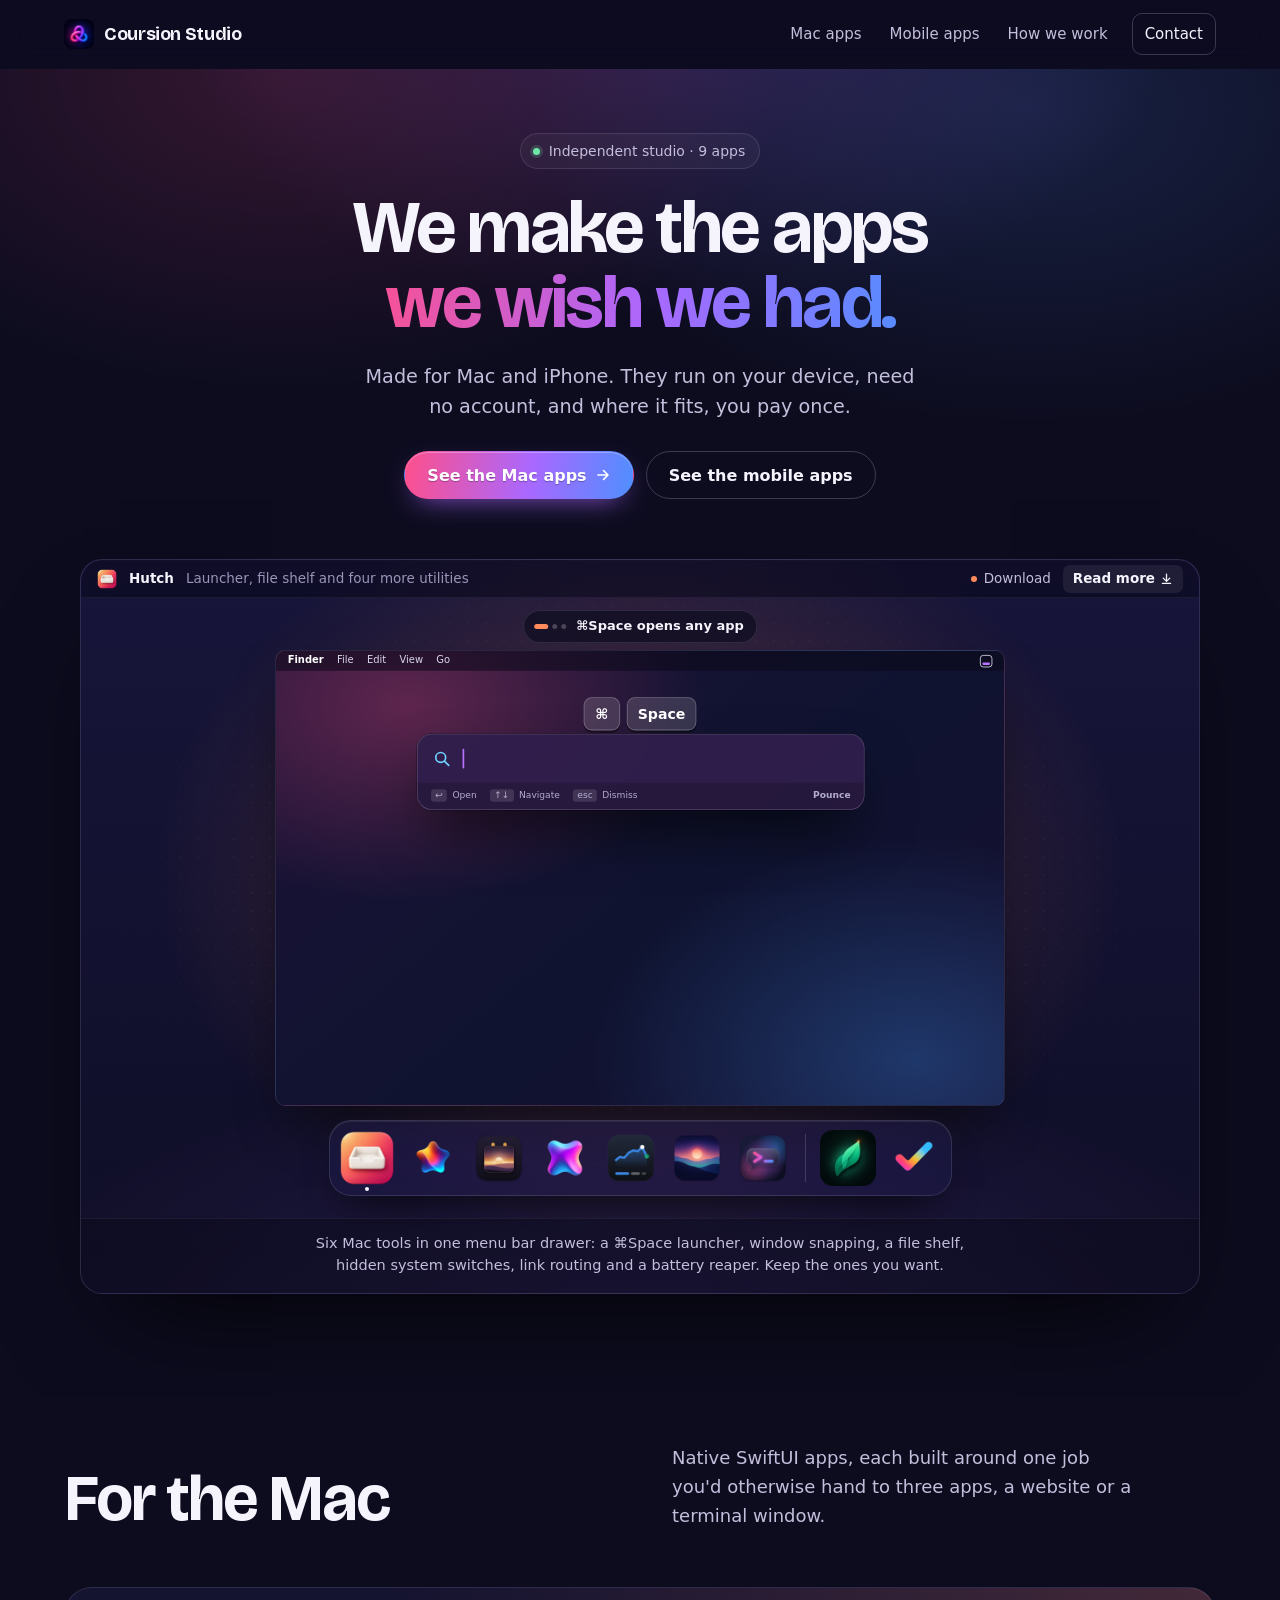
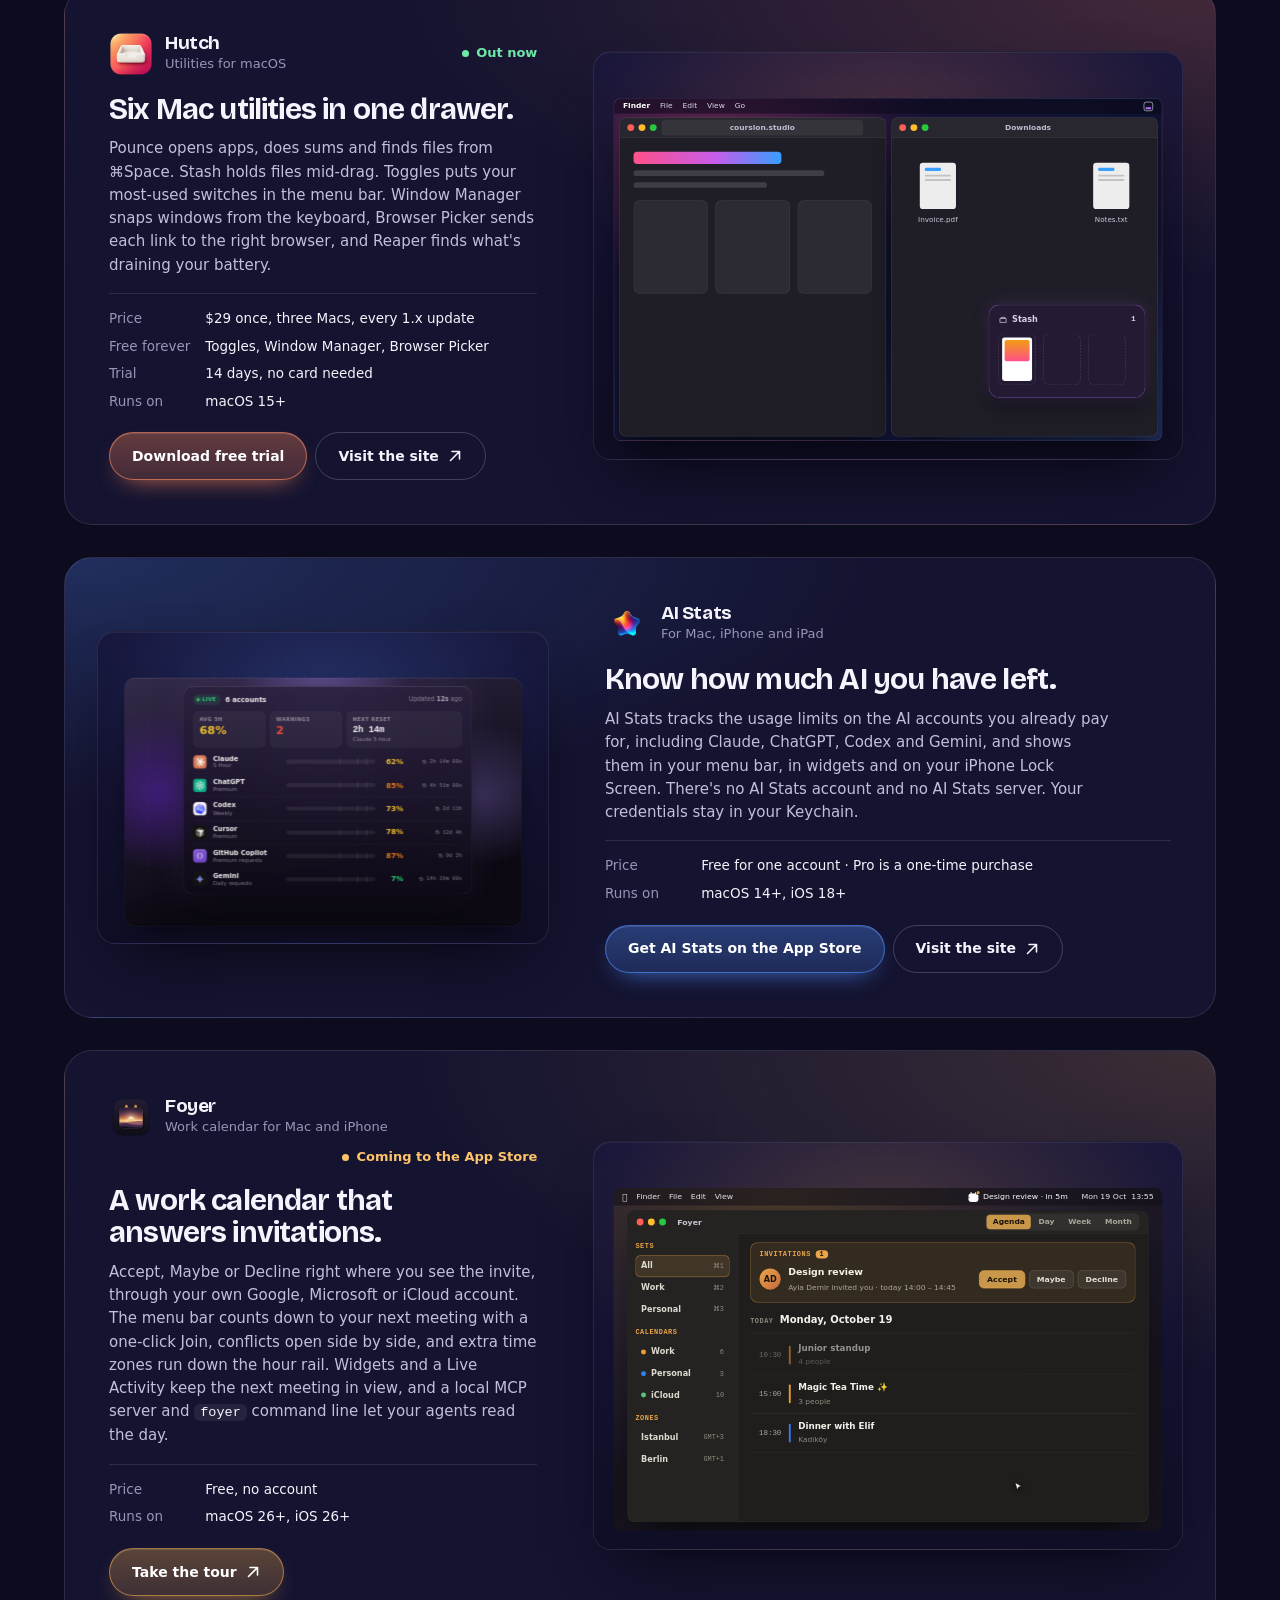
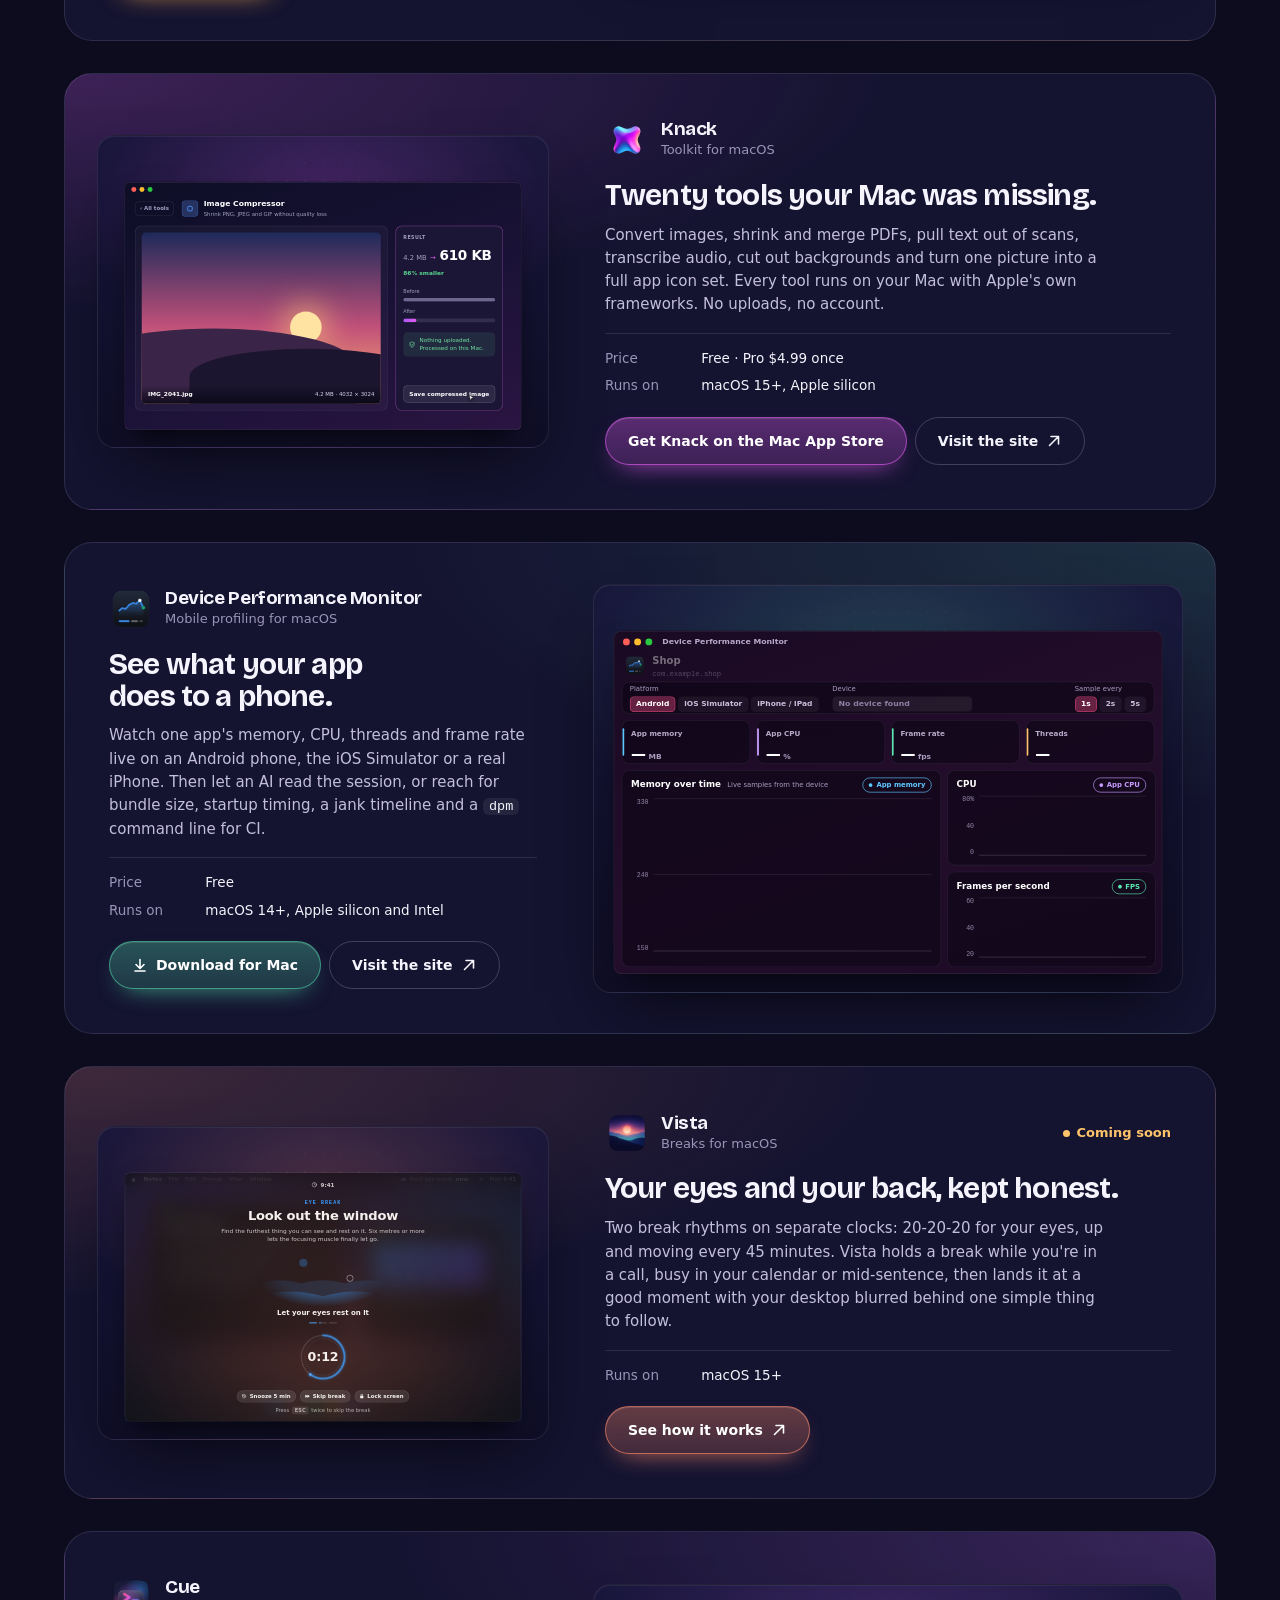
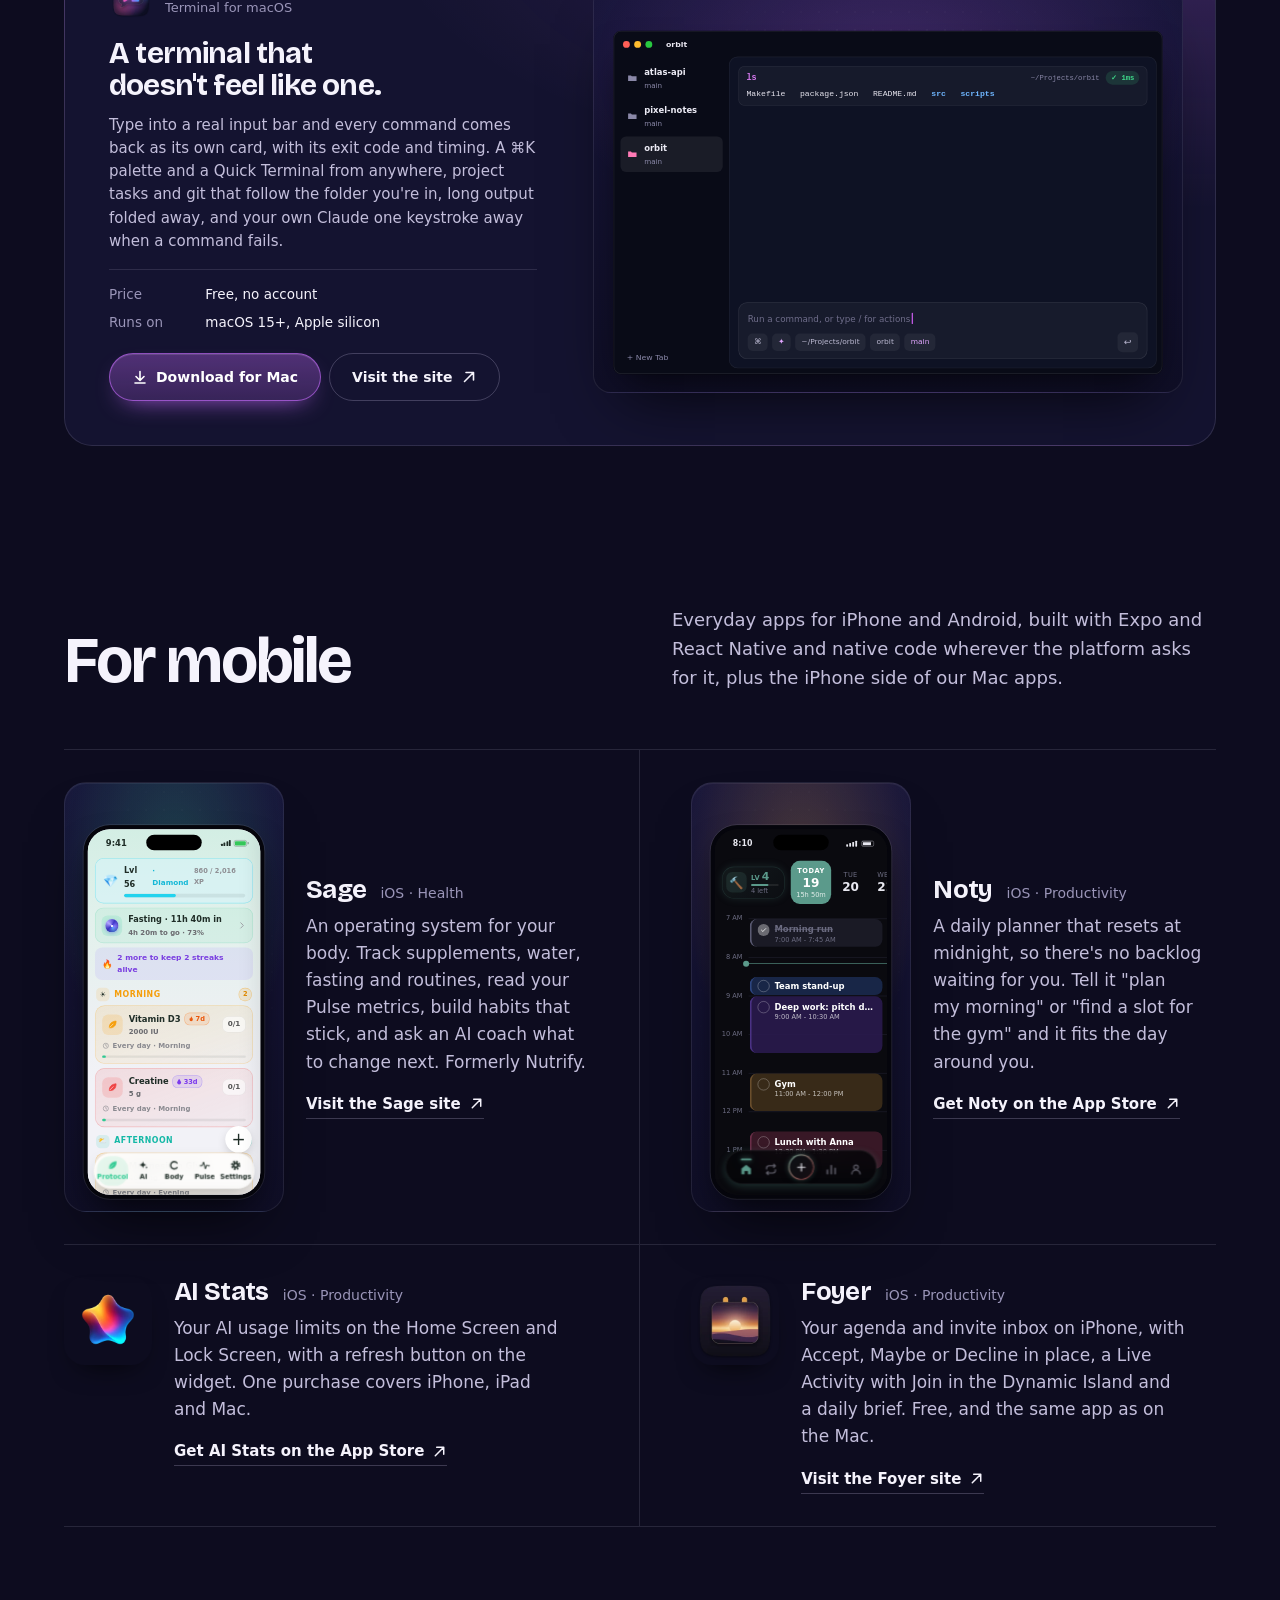
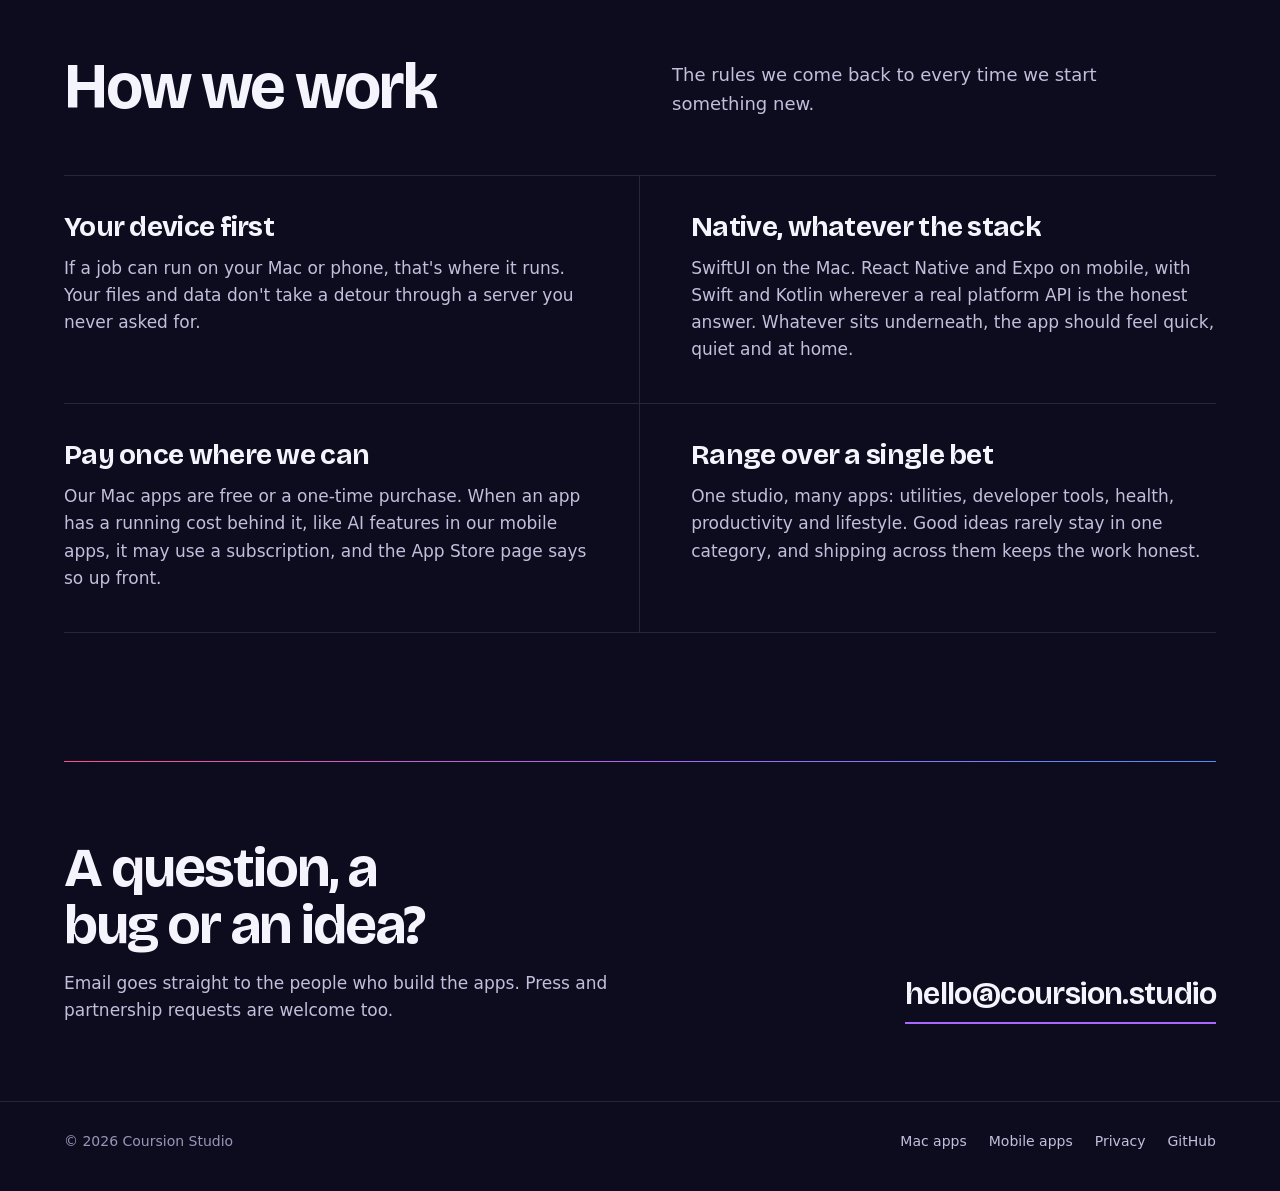
==== commit 07a2f14c: "Hutch is out: download link and status; accent buttons replace the white ones" ====
--- a/index.html
+++ b/index.html
@@ -15,7 +15,7 @@
   <link rel="icon" type="image/png" sizes="512x512" href="assets/icon-512.png" />
   <link rel="apple-touch-icon" sizes="180x180" href="assets/apple-touch-icon.png" />
   <link rel="preload" href="assets/fonts/bricolage-grotesque-latin.woff2" as="font" type="font/woff2" crossorigin />
-  <link rel="stylesheet" href="styles.css?v=cards1" />
+  <link rel="stylesheet" href="styles.css?v=cards2" />
   <link rel="stylesheet" href="demos/demo.css?v=3" />
   <link rel="stylesheet" href="demos/foyer.css?v=3" />
   <link rel="stylesheet" href="demos/knack.css?v=2" />
@@ -120,7 +120,7 @@
             <img class="desk-logo" src="assets/icons/hutch.webp" alt="" width="20" height="20" data-desk-logo />
             <b class="desk-name" data-desk-name>Hutch</b>
             <span class="desk-what" data-desk-what>Launcher, file shelf and four more utilities</span>
-            <span class="desk-status" data-desk-status>Early access</span>
+            <span class="desk-status" data-desk-status>Download</span>
             <a class="desk-more" href="#hutch" data-desk-more>Read more <svg aria-hidden="true"><use href="#i-down"/></svg></a>
           </div>
 
@@ -136,7 +136,7 @@
             <div class="desk-win scene" data-win="sage" data-demo="sage" data-kind="phone" aria-hidden="true"></div>
             <div class="desk-win scene" data-win="noty" data-demo="noty" data-kind="phone" aria-hidden="true"></div>
             <nav class="dock" aria-label="Everything we make">
-              <a href="#hutch" aria-current="true" data-app="hutch" data-about="Six Mac tools in one menu bar drawer: a ⌘Space launcher, window snapping, a file shelf, hidden system switches, link routing and a battery reaper. Keep the ones you want." data-name="Hutch" data-what="Launcher, file shelf and four more utilities" data-status="Early access" style="--c:#ff8a5c"><img src="assets/icons/hutch.webp" alt="" width="56" height="56" /><span class="dock-tip">Hutch</span></a>
+              <a href="#hutch" aria-current="true" data-app="hutch" data-about="Six Mac tools in one menu bar drawer: a ⌘Space launcher, window snapping, a file shelf, hidden system switches, link routing and a battery reaper. Keep the ones you want." data-name="Hutch" data-what="Launcher, file shelf and four more utilities" data-status="Download" style="--c:#ff8a5c"><img src="assets/icons/hutch.webp" alt="" width="56" height="56" /><span class="dock-tip">Hutch</span></a>
               <a href="#aistats" data-app="aistats" data-about="Tracks the usage limits on the AI accounts you already pay for, like Claude, ChatGPT, Codex and Gemini, in your menu bar, widgets and Lock Screen. Your keys stay in your Keychain." data-name="AI Stats" data-what="Your AI usage limits, at a glance" data-status="App Store" style="--c:#4f8fff"><img src="assets/icons/aistats.webp" alt="" width="56" height="56" /><span class="dock-tip">AI Stats</span></a>
               <a href="#foyer" data-app="foyer" data-about="A calendar for work. Answer invites in place through your own Google, Microsoft or iCloud account, see conflicts side by side, and join the next call from the menu bar." data-name="Foyer" data-what="A work calendar that answers invitations" data-status="Coming soon" style="--c:#e8a54b"><img src="assets/icons/foyer.webp" alt="" width="56" height="56" /><span class="dock-tip">Foyer</span></a>
               <a href="#knack" data-app="knack" data-about="Convert images, shrink and merge PDFs, pull text out of scans, cut out backgrounds and make app icon sets. Every tool runs on your Mac. No uploads, no account." data-name="Knack" data-what="Twenty on-device tools in one window" data-status="App Store" style="--c:#e25cf0"><img src="assets/icons/knack.webp" alt="" width="56" height="56" /><span class="dock-tip">Knack</span></a>
@@ -167,14 +167,14 @@
               <div class="product-id">
                 <img src="assets/icons/hutch.webp" alt="" width="56" height="56" />
                 <div><div class="name">Hutch</div><div class="kind">Utilities for macOS</div></div>
-                <span class="id-status"><span class="status soon">Paused before launch</span></span>
+                <span class="id-status"><span class="status live">Out now</span></span>
               </div>
               <h3 id="hutch-title">Six Mac utilities in one drawer.</h3>
               <p>Pounce opens apps, does sums and finds files from ⌘Space. Stash holds files mid-drag. Toggles puts your most-used switches in the menu bar. Window Manager snaps windows from the keyboard, Browser Picker sends each link to the right browser, and Reaper finds what's draining your battery.</p>
-              <ul class="facts-mini"><li><span>Price</span> $29 once, three Macs, every 1.x update</li><li><span>Free forever</span> Toggles, Window Manager, Browser Picker</li><li><span>Trial</span> 14 days, no card needed</li></ul>
-              <div class="product-actions">
-                <a class="btn btn-solid" href="https://hutch.coursion.studio/#early-access">Join the early access list</a>
-                <a class="btn btn-line" href="https://hutch.coursion.studio">Take the tour <svg aria-hidden="true"><use href="#i-out"/></svg></a>
+              <ul class="facts-mini"><li><span>Price</span> $29 once, three Macs, every 1.x update</li><li><span>Free forever</span> Toggles, Window Manager, Browser Picker</li><li><span>Trial</span> 14 days, no card needed</li><li><span>Runs on</span> macOS 15+</li></ul>
+              <div class="product-actions">
+                <a class="btn btn-solid" href="https://github.com/Coursion-Studio/hutch/releases/latest">Download free trial</a>
+                <a class="btn btn-line" href="https://hutch.coursion.studio">Visit the site <svg aria-hidden="true"><use href="#i-out"/></svg></a>
               </div>
             </div>
             <div class="stage" data-stage>
--- a/styles.css
+++ b/styles.css
@@ -459,11 +459,26 @@
 .btn svg { width: 16px; height: 16px; flex: none; }
 
 .btn-solid {
-  background: var(--text);
-  color: var(--ink);
-  box-shadow: 0 6px 20px -8px rgba(0, 0, 0, 0.6);
-}
-.btn-solid:hover { background: #fff; box-shadow: 0 10px 24px -10px rgba(0, 0, 0, 0.8); }
+  position: relative;
+  color: #fff;
+  background: linear-gradient(100deg, #ff4f8b, #a968ff 55%, #4f8fff);
+  box-shadow: inset 0 1px 0 rgba(255, 255, 255, 0.28), 0 10px 28px -12px rgba(169, 104, 255, 0.9);
+  text-shadow: 0 1px 1px rgba(30, 10, 60, 0.35);
+}
+.btn-solid:hover { box-shadow: inset 0 1px 0 rgba(255, 255, 255, 0.34), 0 14px 34px -12px rgba(169, 104, 255, 1); filter: brightness(1.06); }
+
+.product .btn-solid {
+  background: linear-gradient(180deg, color-mix(in oklab, var(--c) 34%, transparent), color-mix(in oklab, var(--c) 20%, transparent));
+  border-color: color-mix(in oklab, var(--c) 60%, transparent);
+  box-shadow: inset 0 1px 0 rgba(255, 255, 255, 0.12), 0 10px 26px -14px var(--c);
+  text-shadow: none;
+}
+.product .btn-solid:hover {
+  background: linear-gradient(180deg, color-mix(in oklab, var(--c) 46%, transparent), color-mix(in oklab, var(--c) 28%, transparent));
+  border-color: color-mix(in oklab, var(--c) 80%, transparent);
+  box-shadow: inset 0 1px 0 rgba(255, 255, 255, 0.16), 0 14px 30px -12px var(--c);
+  filter: none;
+}
 
 .btn-line { border-color: var(--line-strong); color: var(--text); }
 .btn-line:hover { border-color: rgba(226, 220, 255, 0.45); background: rgba(255, 255, 255, 0.04); }
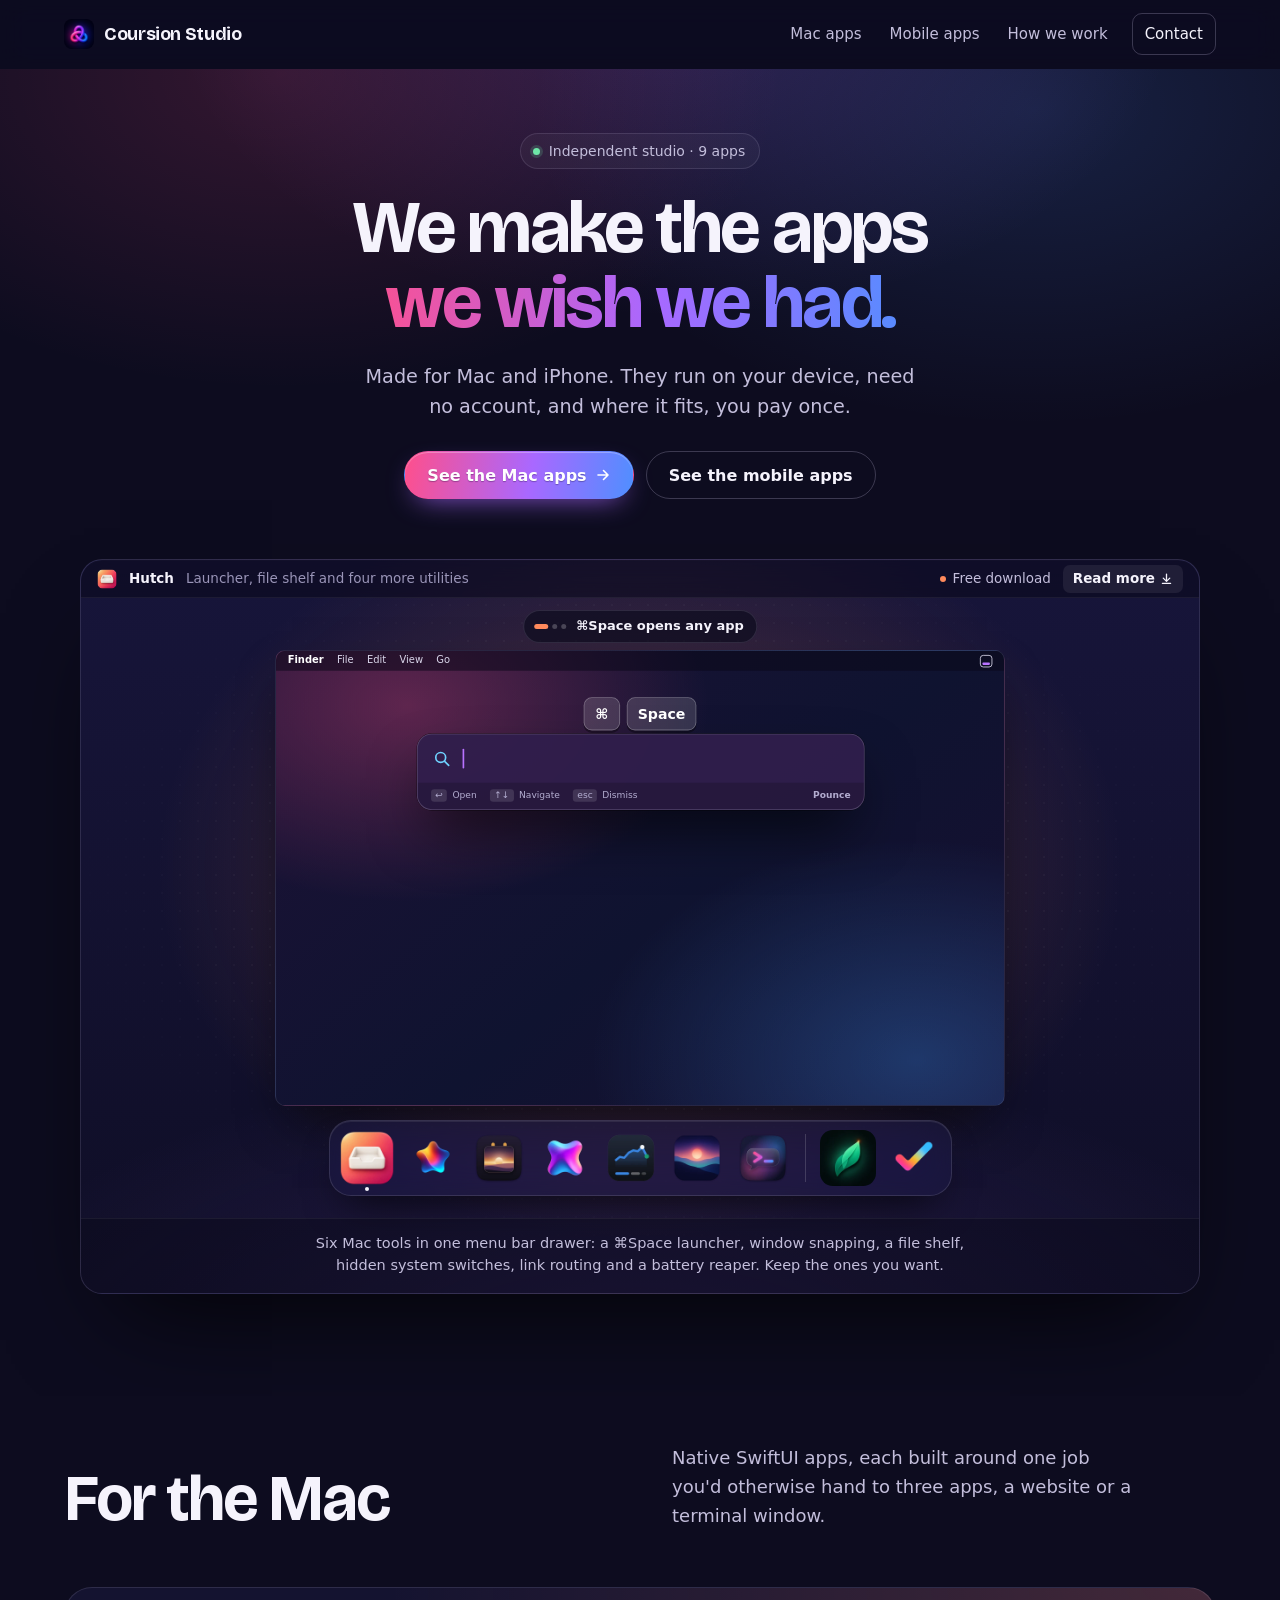
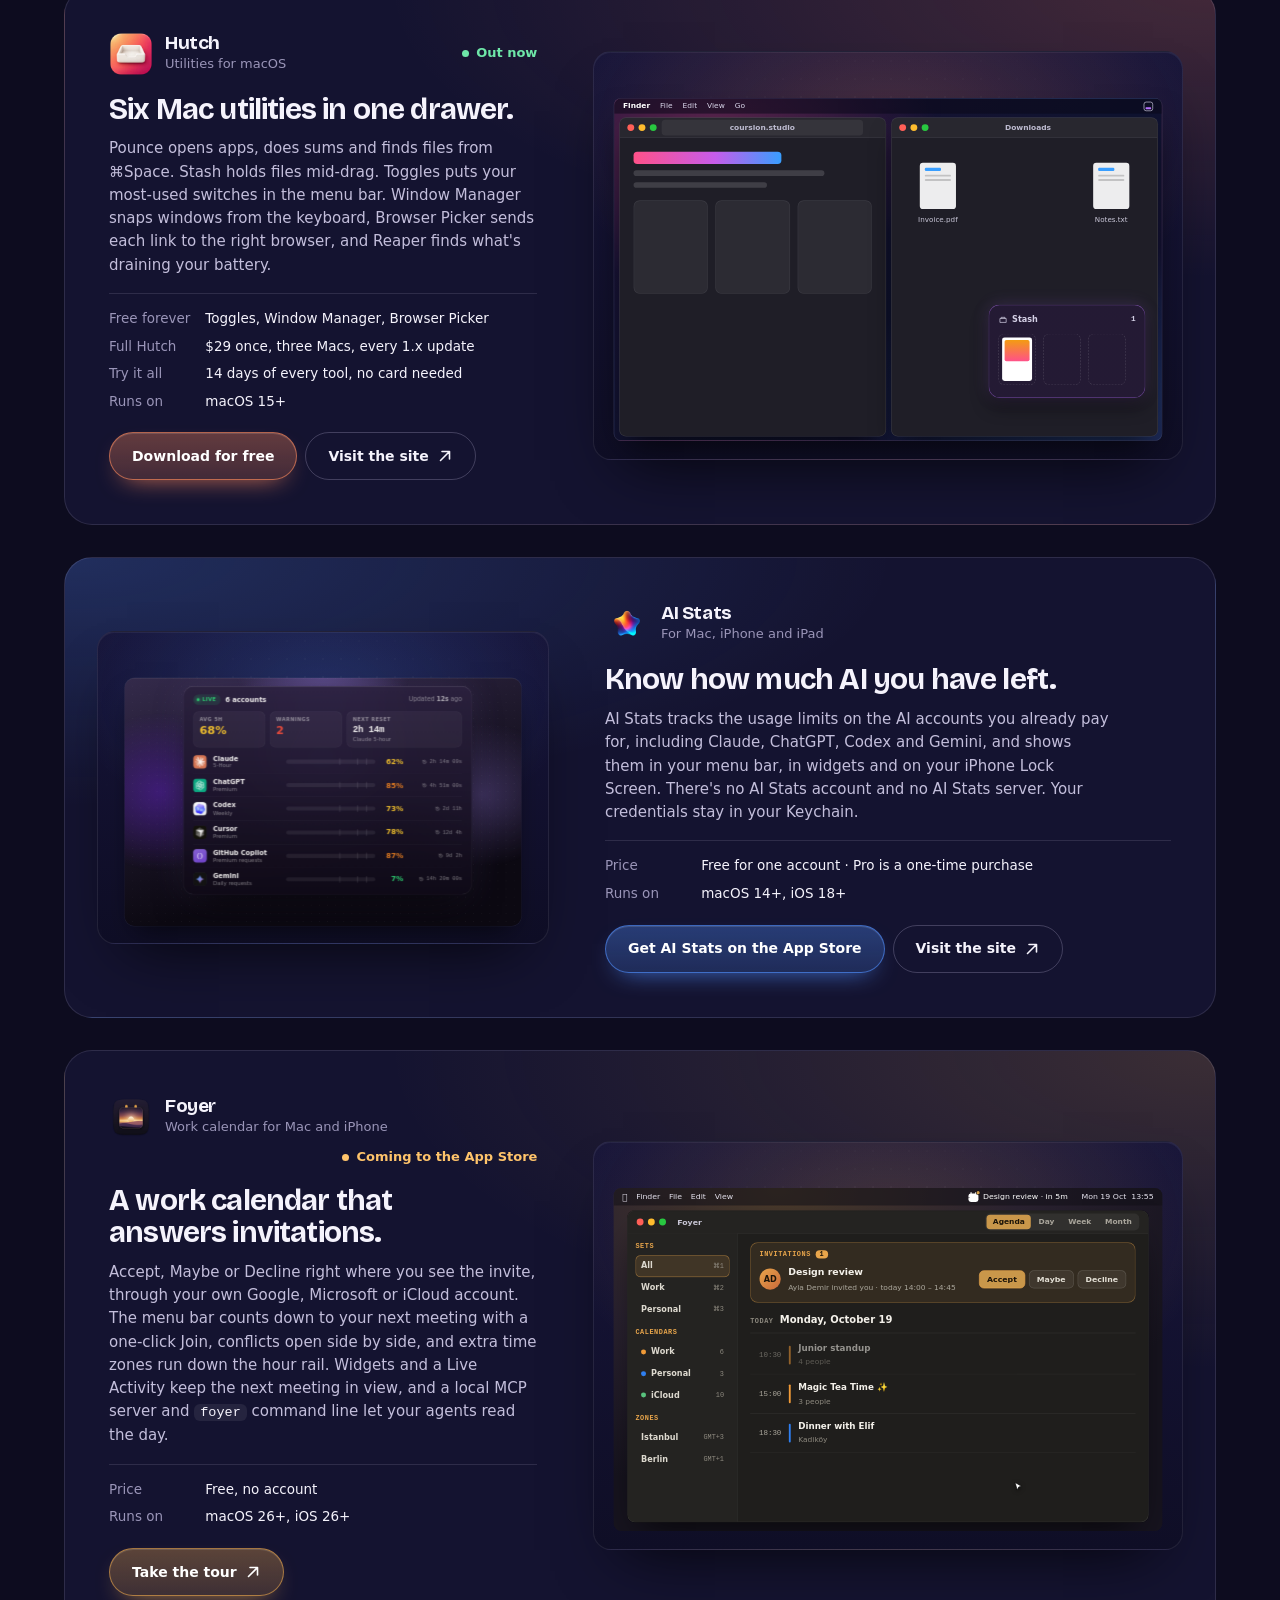
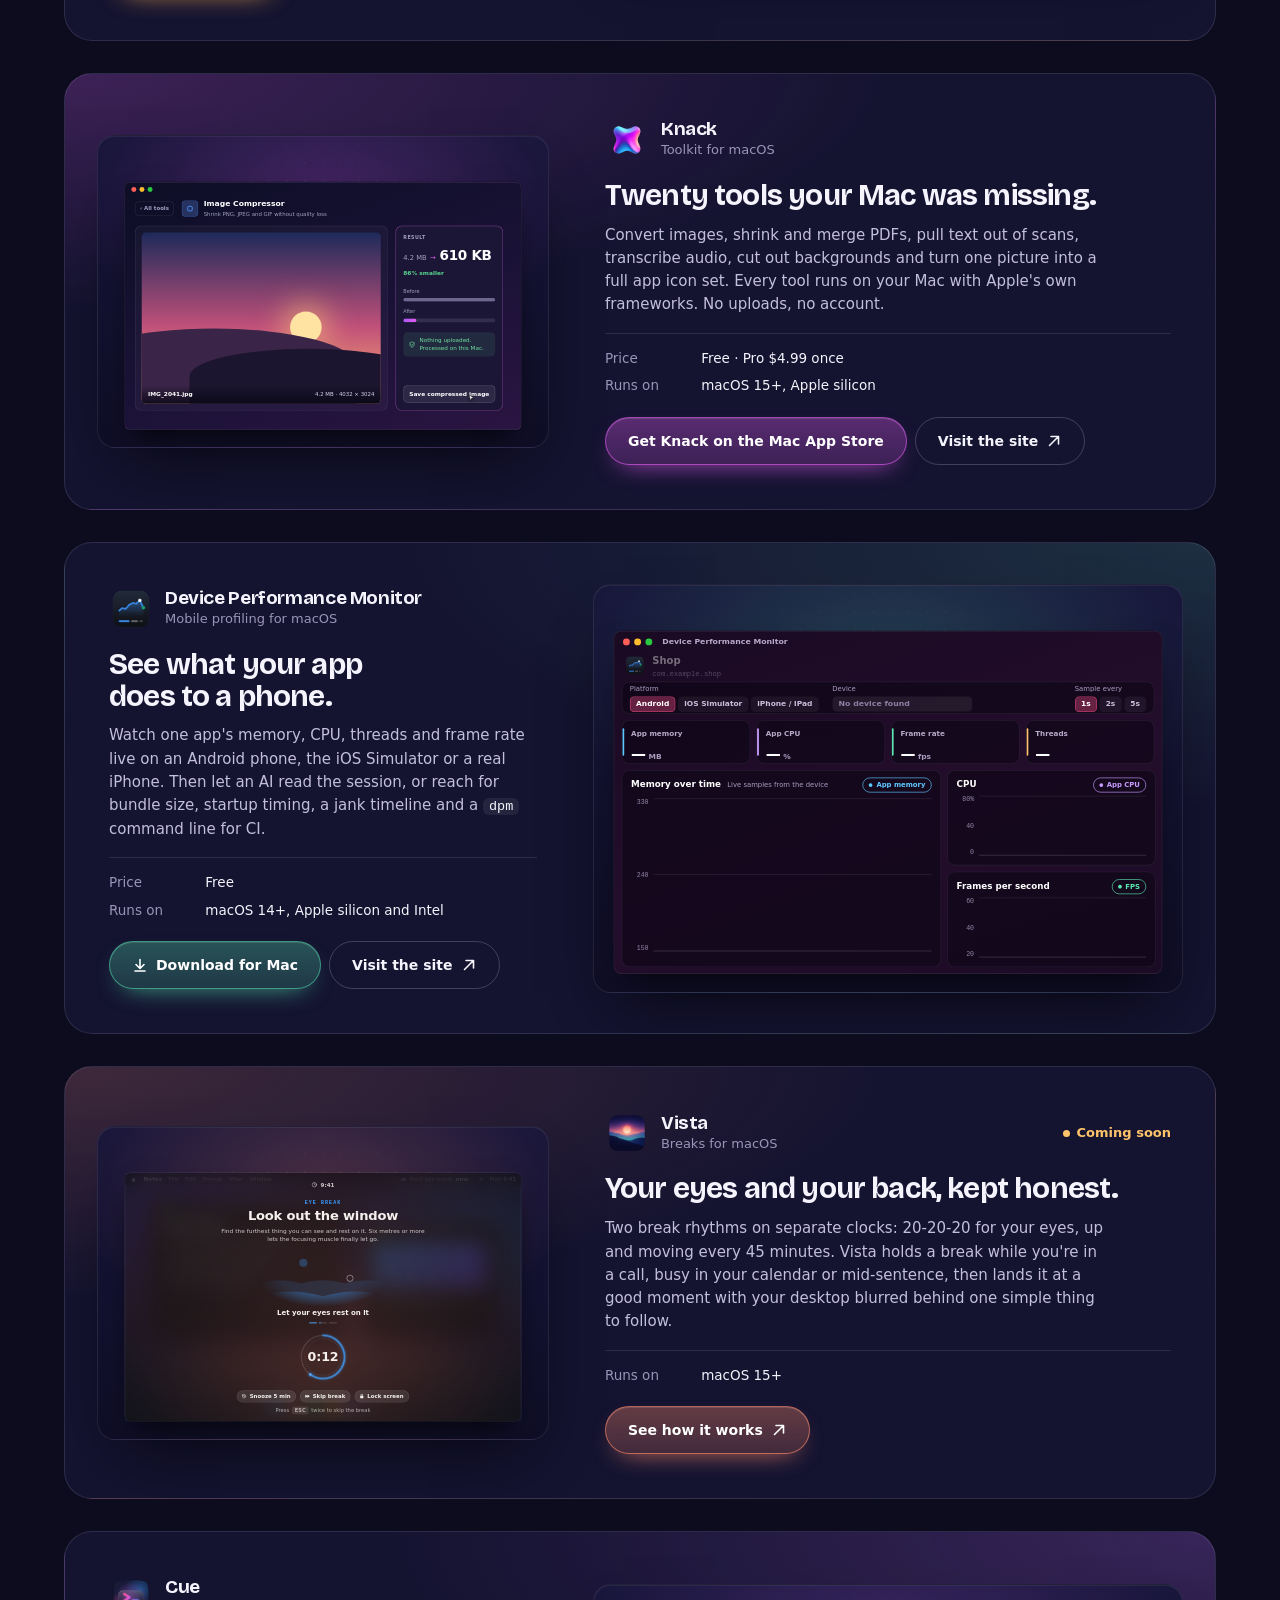
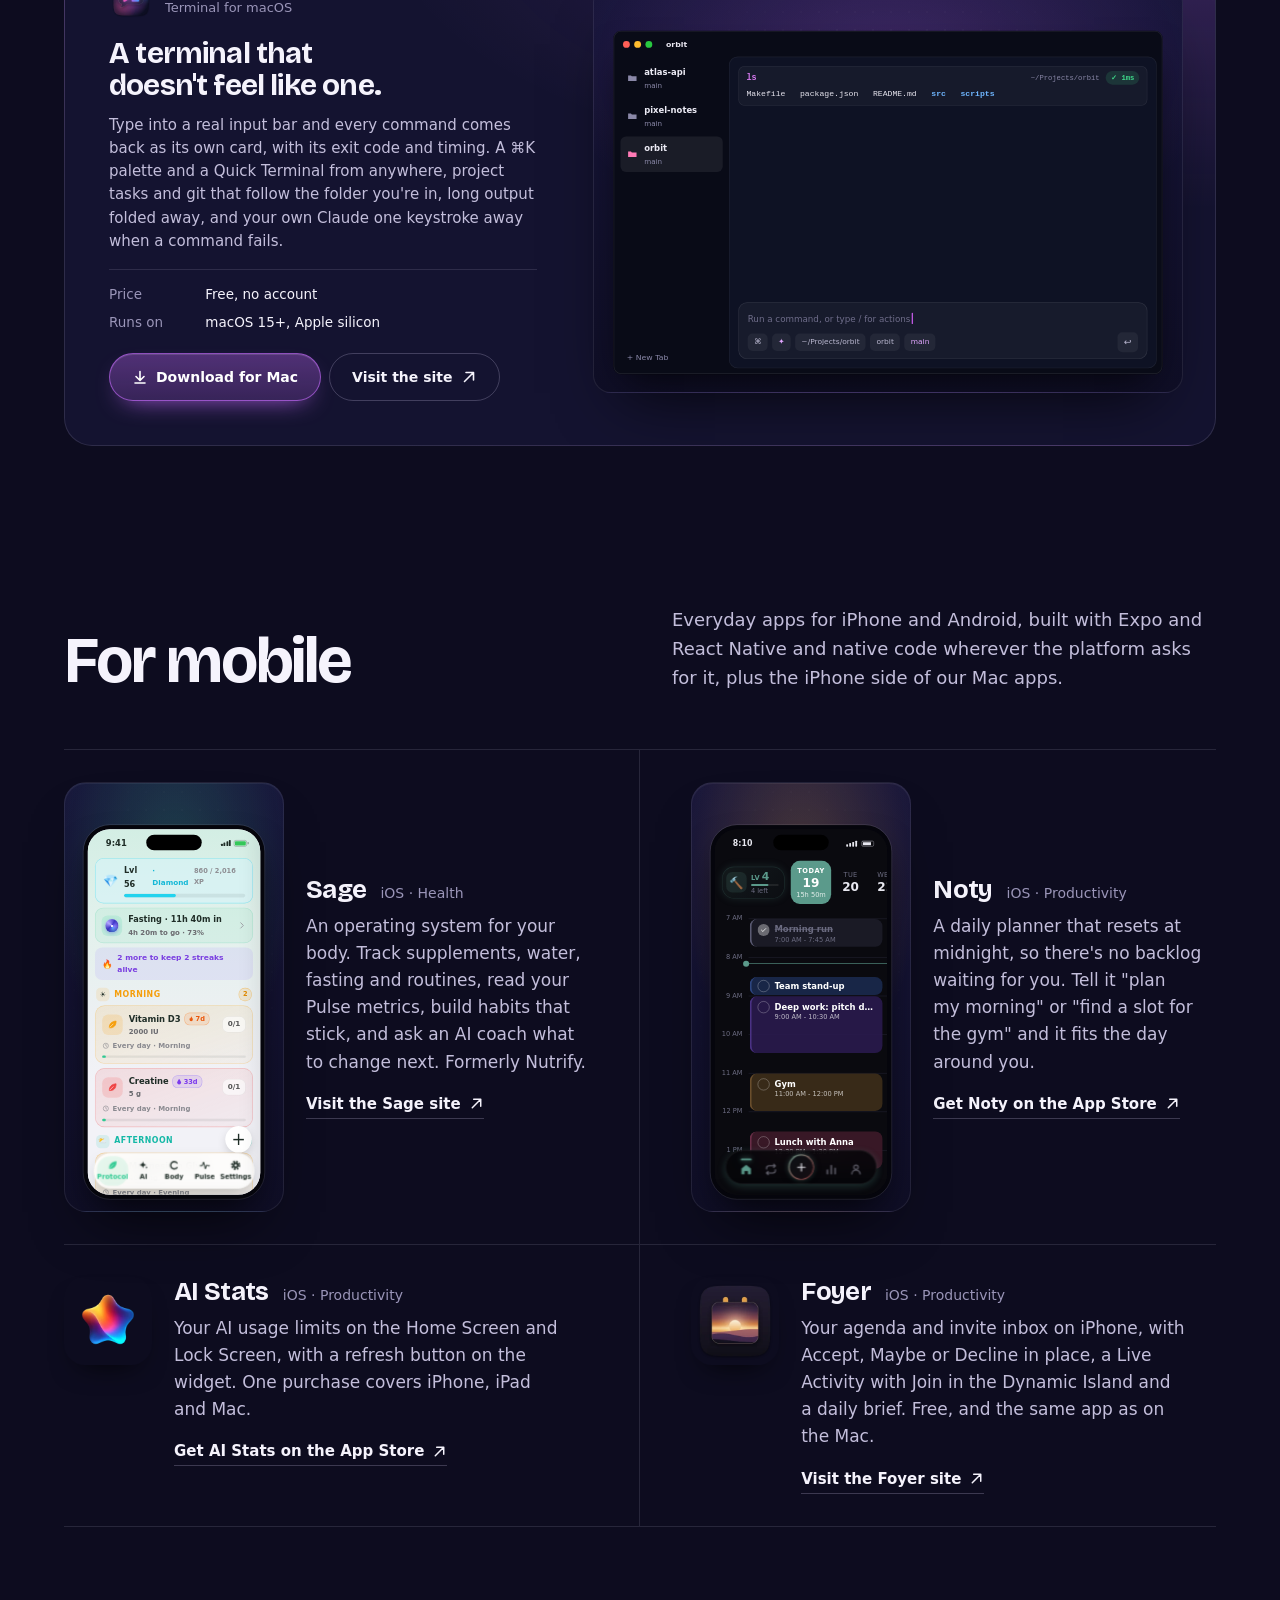
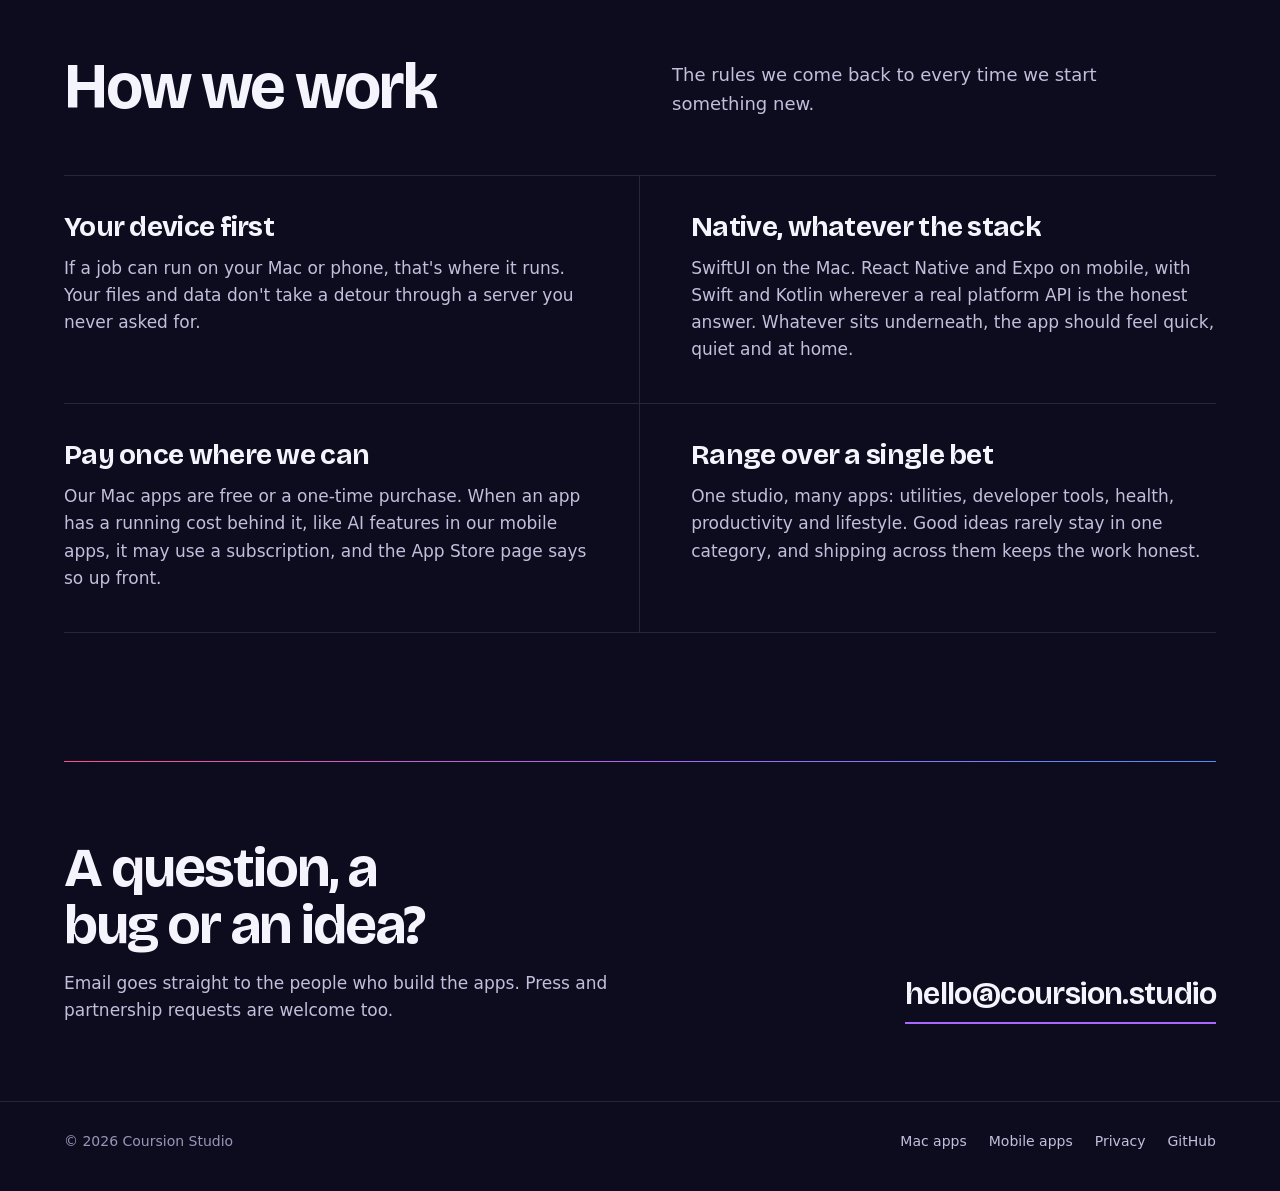
==== commit 19993578: "Hutch: download for free, three tools stay free forever" ====
--- a/index.html
+++ b/index.html
@@ -120,7 +120,7 @@
             <img class="desk-logo" src="assets/icons/hutch.webp" alt="" width="20" height="20" data-desk-logo />
             <b class="desk-name" data-desk-name>Hutch</b>
             <span class="desk-what" data-desk-what>Launcher, file shelf and four more utilities</span>
-            <span class="desk-status" data-desk-status>Download</span>
+            <span class="desk-status" data-desk-status>Free download</span>
             <a class="desk-more" href="#hutch" data-desk-more>Read more <svg aria-hidden="true"><use href="#i-down"/></svg></a>
           </div>
 
@@ -136,7 +136,7 @@
             <div class="desk-win scene" data-win="sage" data-demo="sage" data-kind="phone" aria-hidden="true"></div>
             <div class="desk-win scene" data-win="noty" data-demo="noty" data-kind="phone" aria-hidden="true"></div>
             <nav class="dock" aria-label="Everything we make">
-              <a href="#hutch" aria-current="true" data-app="hutch" data-about="Six Mac tools in one menu bar drawer: a ⌘Space launcher, window snapping, a file shelf, hidden system switches, link routing and a battery reaper. Keep the ones you want." data-name="Hutch" data-what="Launcher, file shelf and four more utilities" data-status="Download" style="--c:#ff8a5c"><img src="assets/icons/hutch.webp" alt="" width="56" height="56" /><span class="dock-tip">Hutch</span></a>
+              <a href="#hutch" aria-current="true" data-app="hutch" data-about="Six Mac tools in one menu bar drawer: a ⌘Space launcher, window snapping, a file shelf, hidden system switches, link routing and a battery reaper. Keep the ones you want." data-name="Hutch" data-what="Launcher, file shelf and four more utilities" data-status="Free download" style="--c:#ff8a5c"><img src="assets/icons/hutch.webp" alt="" width="56" height="56" /><span class="dock-tip">Hutch</span></a>
               <a href="#aistats" data-app="aistats" data-about="Tracks the usage limits on the AI accounts you already pay for, like Claude, ChatGPT, Codex and Gemini, in your menu bar, widgets and Lock Screen. Your keys stay in your Keychain." data-name="AI Stats" data-what="Your AI usage limits, at a glance" data-status="App Store" style="--c:#4f8fff"><img src="assets/icons/aistats.webp" alt="" width="56" height="56" /><span class="dock-tip">AI Stats</span></a>
               <a href="#foyer" data-app="foyer" data-about="A calendar for work. Answer invites in place through your own Google, Microsoft or iCloud account, see conflicts side by side, and join the next call from the menu bar." data-name="Foyer" data-what="A work calendar that answers invitations" data-status="Coming soon" style="--c:#e8a54b"><img src="assets/icons/foyer.webp" alt="" width="56" height="56" /><span class="dock-tip">Foyer</span></a>
               <a href="#knack" data-app="knack" data-about="Convert images, shrink and merge PDFs, pull text out of scans, cut out backgrounds and make app icon sets. Every tool runs on your Mac. No uploads, no account." data-name="Knack" data-what="Twenty on-device tools in one window" data-status="App Store" style="--c:#e25cf0"><img src="assets/icons/knack.webp" alt="" width="56" height="56" /><span class="dock-tip">Knack</span></a>
@@ -171,9 +171,9 @@
               </div>
               <h3 id="hutch-title">Six Mac utilities in one drawer.</h3>
               <p>Pounce opens apps, does sums and finds files from ⌘Space. Stash holds files mid-drag. Toggles puts your most-used switches in the menu bar. Window Manager snaps windows from the keyboard, Browser Picker sends each link to the right browser, and Reaper finds what's draining your battery.</p>
-              <ul class="facts-mini"><li><span>Price</span> $29 once, three Macs, every 1.x update</li><li><span>Free forever</span> Toggles, Window Manager, Browser Picker</li><li><span>Trial</span> 14 days, no card needed</li><li><span>Runs on</span> macOS 15+</li></ul>
-              <div class="product-actions">
-                <a class="btn btn-solid" href="https://github.com/Coursion-Studio/hutch/releases/latest">Download free trial</a>
+              <ul class="facts-mini"><li><span>Free forever</span> Toggles, Window Manager, Browser Picker</li><li><span>Full Hutch</span> $29 once, three Macs, every 1.x update</li><li><span>Try it all</span> 14 days of every tool, no card needed</li><li><span>Runs on</span> macOS 15+</li></ul>
+              <div class="product-actions">
+                <a class="btn btn-solid" href="https://github.com/Coursion-Studio/hutch/releases/latest">Download for free</a>
                 <a class="btn btn-line" href="https://hutch.coursion.studio">Visit the site <svg aria-hidden="true"><use href="#i-out"/></svg></a>
               </div>
             </div>
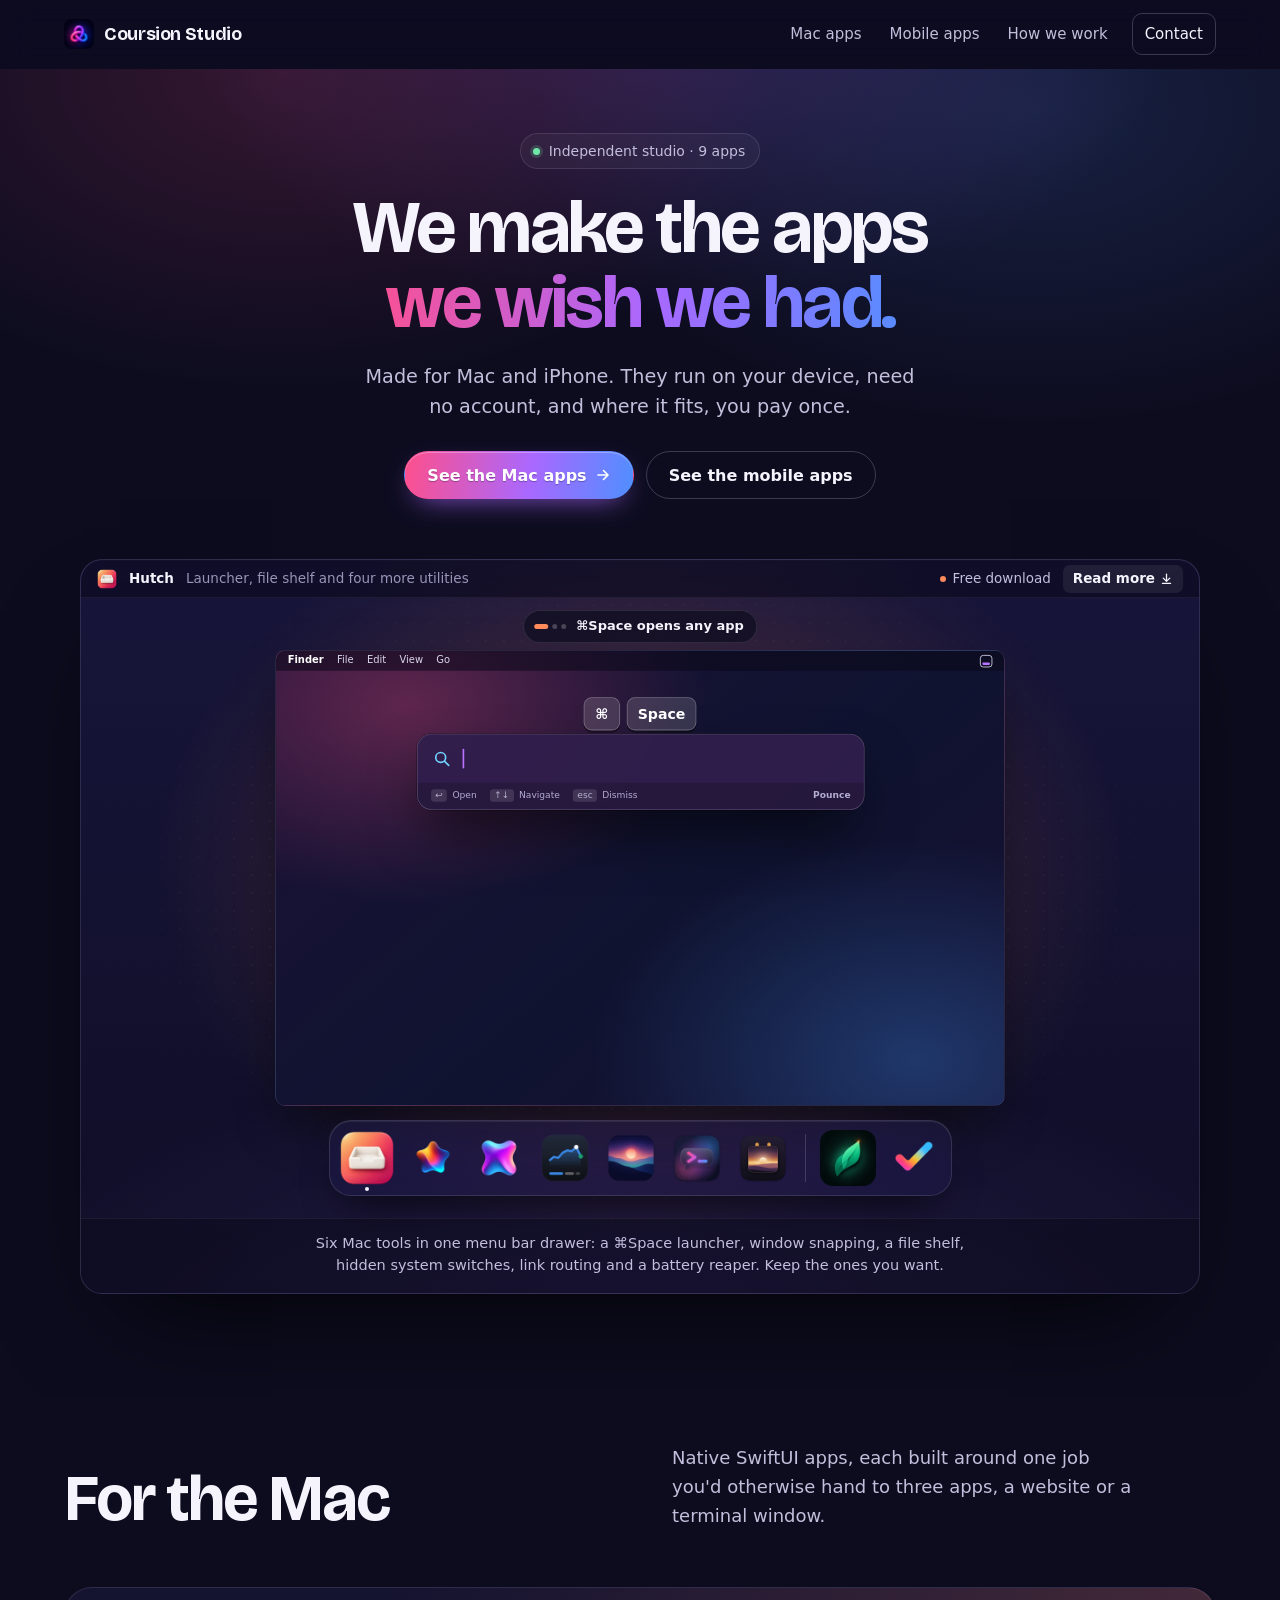
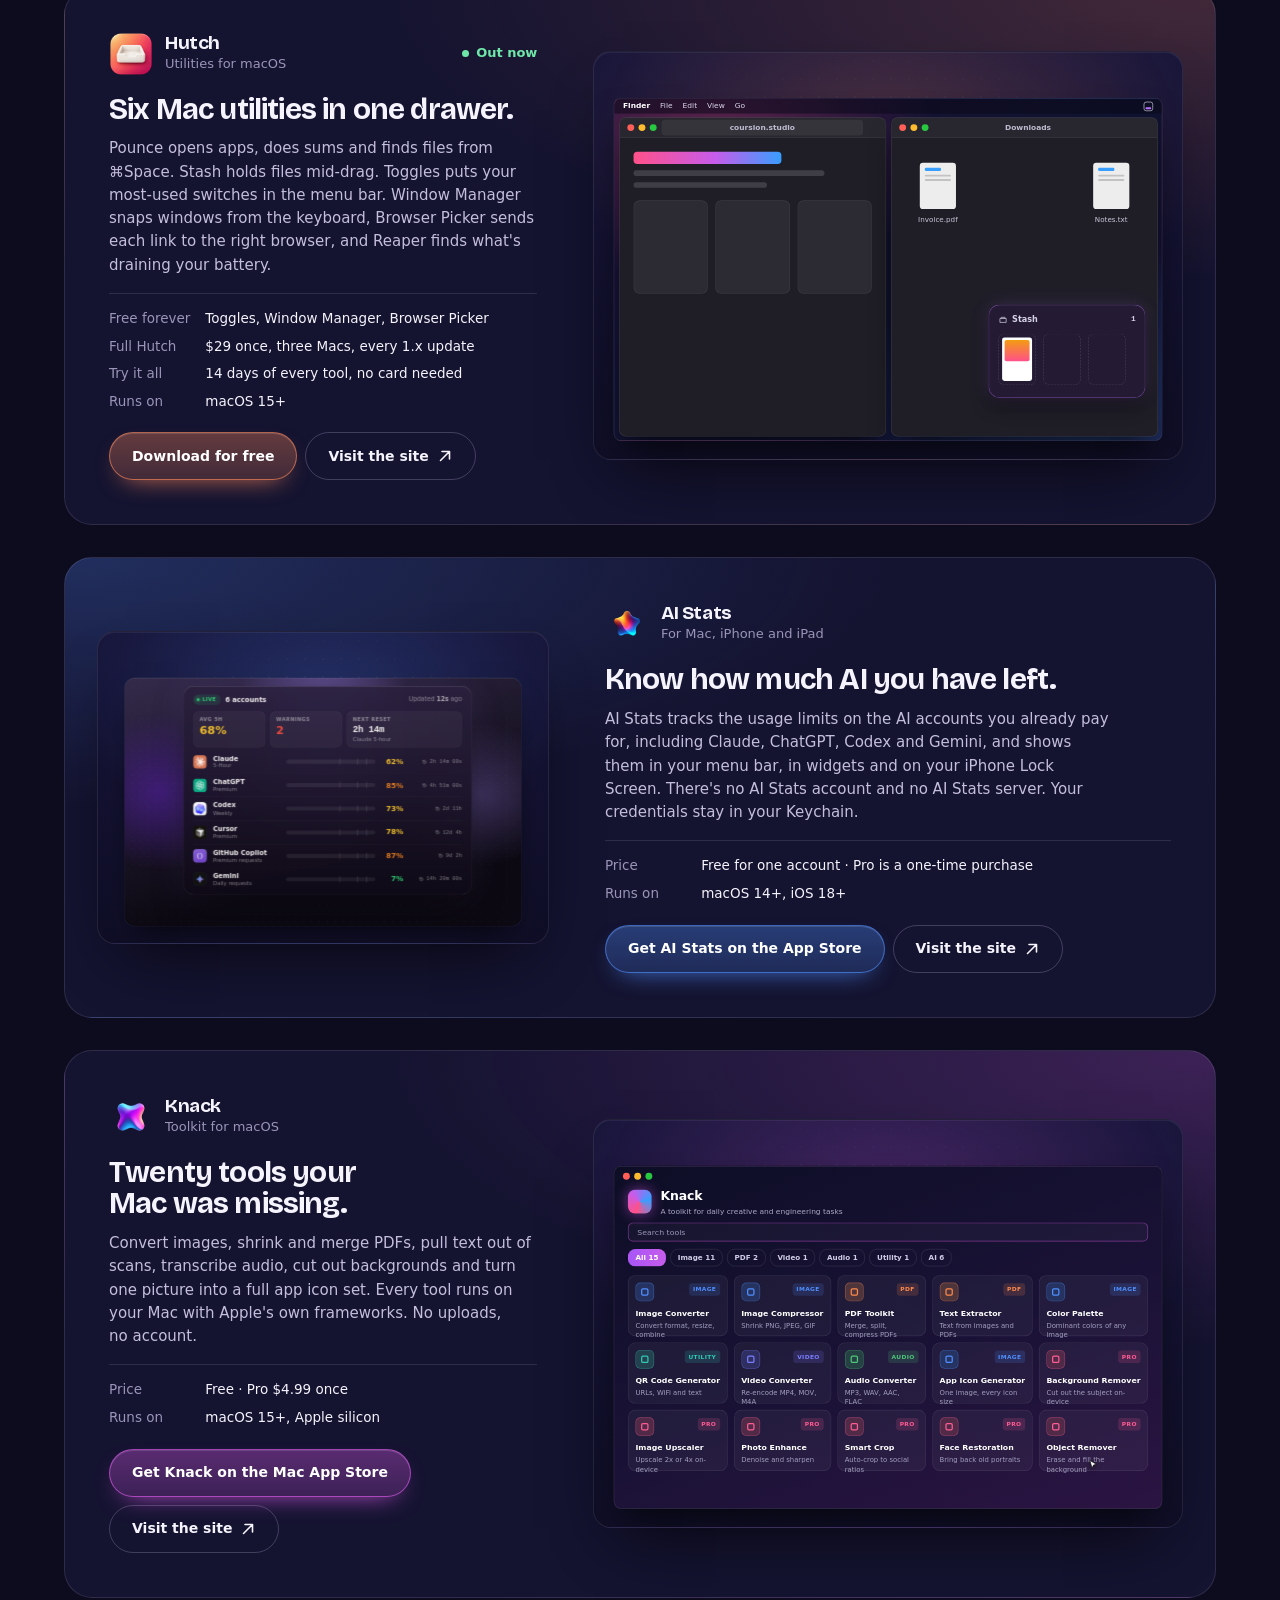
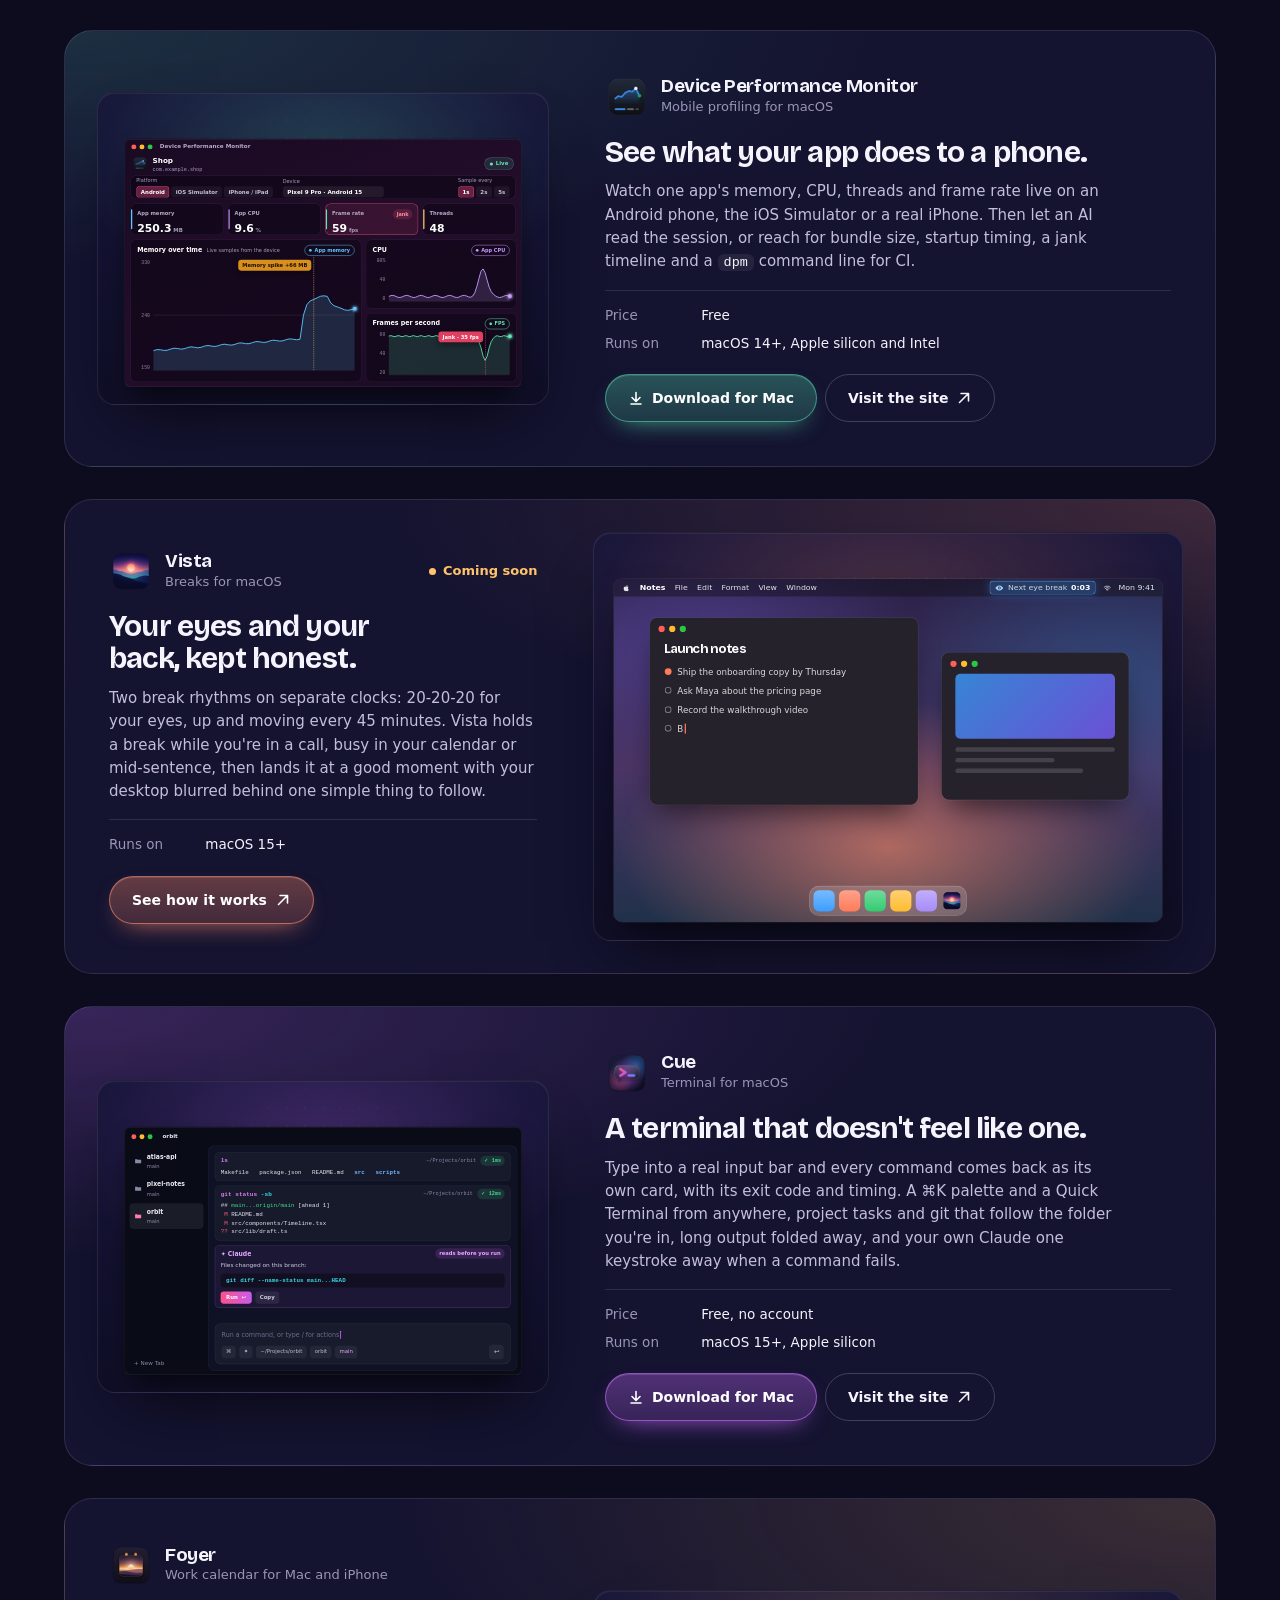
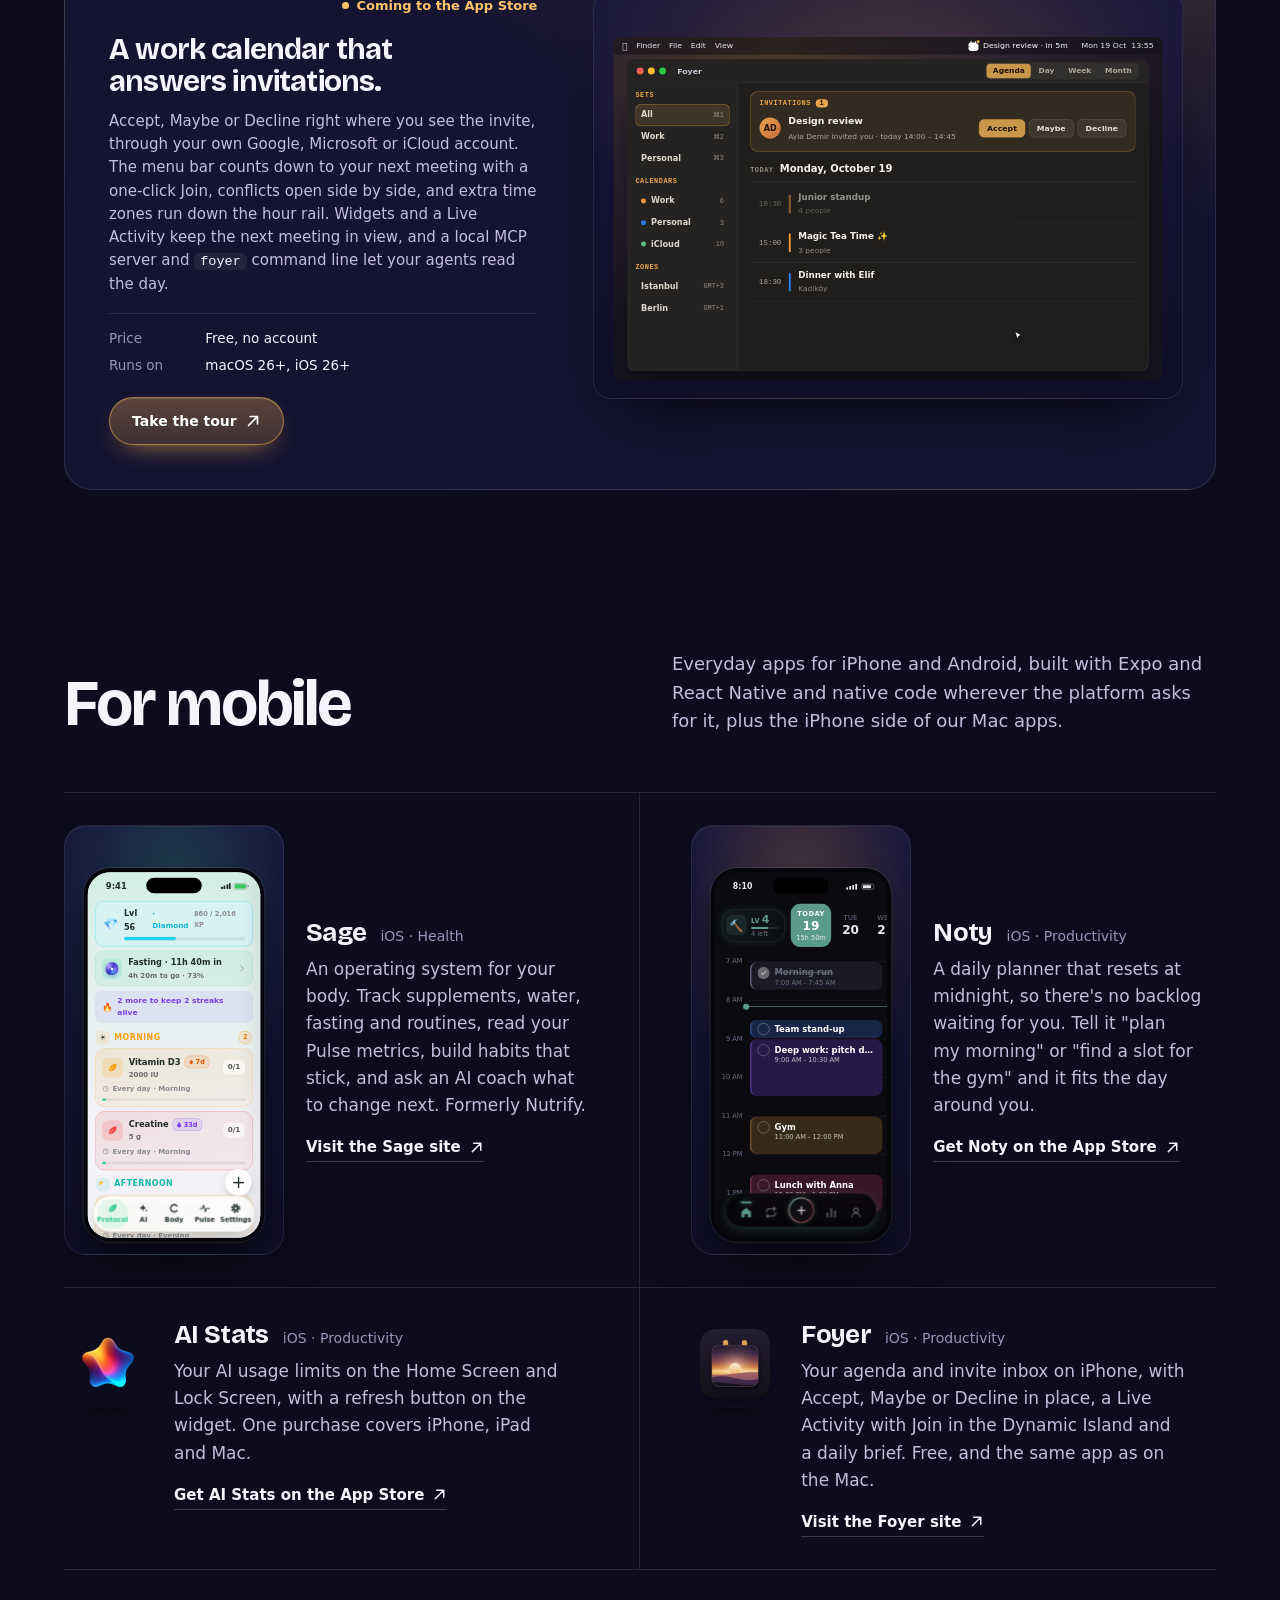
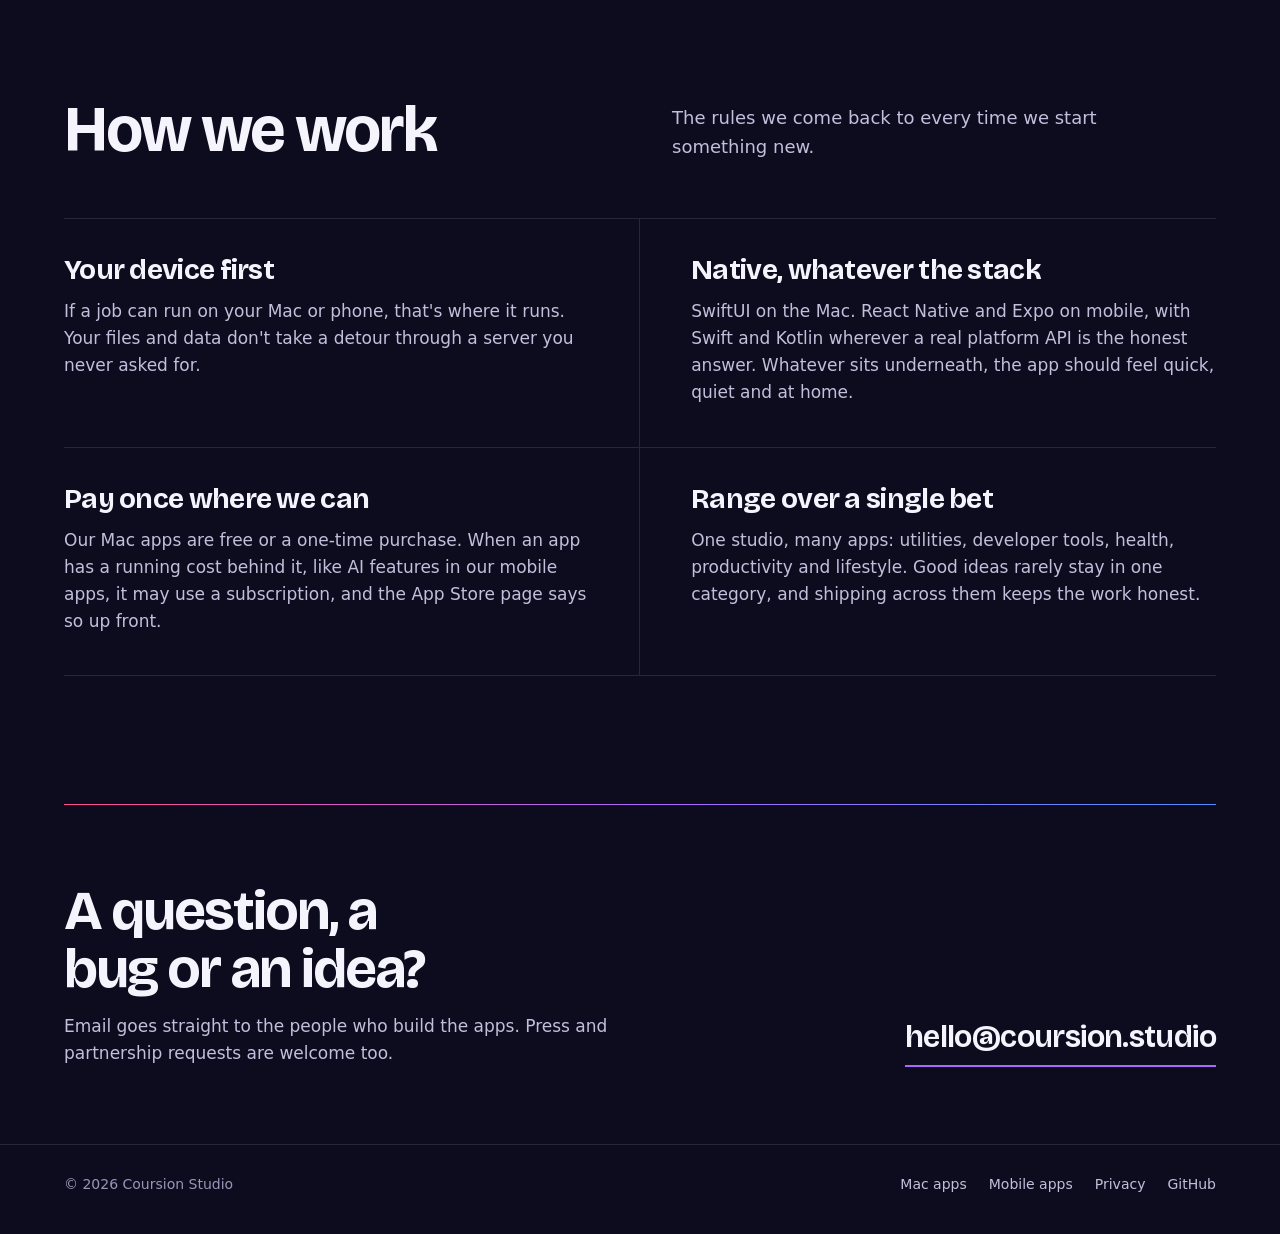
==== commit dd027723: "Foyer moves to the end of the Mac apps" ====
--- a/index.html
+++ b/index.html
@@ -5,7 +5,7 @@
   <meta name="viewport" content="width=device-width, initial-scale=1" />
 
   <title>Coursion Studio · We make the apps we wish we had</title>
-  <meta name="description" content="Coursion Studio is an independent studio making focused native apps: Hutch, AI Stats, Foyer, Knack, Device Performance Monitor, Vista and Cue for Mac, plus Sage and Noty on mobile." />
+  <meta name="description" content="Coursion Studio is an independent studio making focused native apps: Hutch, AI Stats, Knack, Device Performance Monitor, Vista, Cue and Foyer for Mac, plus Sage and Noty on mobile." />
   <meta name="author" content="Coursion Studio" />
   <meta name="robots" content="index, follow, max-image-preview:large" />
   <link rel="canonical" href="https://coursion.studio/" />
@@ -138,11 +138,11 @@
             <nav class="dock" aria-label="Everything we make">
               <a href="#hutch" aria-current="true" data-app="hutch" data-about="Six Mac tools in one menu bar drawer: a ⌘Space launcher, window snapping, a file shelf, hidden system switches, link routing and a battery reaper. Keep the ones you want." data-name="Hutch" data-what="Launcher, file shelf and four more utilities" data-status="Free download" style="--c:#ff8a5c"><img src="assets/icons/hutch.webp" alt="" width="56" height="56" /><span class="dock-tip">Hutch</span></a>
               <a href="#aistats" data-app="aistats" data-about="Tracks the usage limits on the AI accounts you already pay for, like Claude, ChatGPT, Codex and Gemini, in your menu bar, widgets and Lock Screen. Your keys stay in your Keychain." data-name="AI Stats" data-what="Your AI usage limits, at a glance" data-status="App Store" style="--c:#4f8fff"><img src="assets/icons/aistats.webp" alt="" width="56" height="56" /><span class="dock-tip">AI Stats</span></a>
-              <a href="#foyer" data-app="foyer" data-about="A calendar for work. Answer invites in place through your own Google, Microsoft or iCloud account, see conflicts side by side, and join the next call from the menu bar." data-name="Foyer" data-what="A work calendar that answers invitations" data-status="Coming soon" style="--c:#e8a54b"><img src="assets/icons/foyer.webp" alt="" width="56" height="56" /><span class="dock-tip">Foyer</span></a>
               <a href="#knack" data-app="knack" data-about="Convert images, shrink and merge PDFs, pull text out of scans, cut out backgrounds and make app icon sets. Every tool runs on your Mac. No uploads, no account." data-name="Knack" data-what="Twenty on-device tools in one window" data-status="App Store" style="--c:#e25cf0"><img src="assets/icons/knack.webp" alt="" width="56" height="56" /><span class="dock-tip">Knack</span></a>
               <a href="#dpm" data-app="dpm" data-about="Watch one app's memory, CPU, threads and frame rate live on an Android phone, the iOS Simulator or a real iPhone, then let an AI read the session." data-name="Device Performance Monitor" data-what="Live memory, CPU and FPS for your mobile app" data-status="Download" style="--c:#4fd1a5"><img src="assets/icons/dpm.webp" alt="" width="56" height="56" /><span class="dock-tip">Device Performance Monitor</span></a>
               <a href="#vista" data-app="vista" data-about="20-20-20 breaks for your eyes and a nudge to move every 45 minutes. Vista waits out calls and busy moments, then lands each break at a good time." data-name="Vista" data-what="Eye and movement breaks for the Mac" data-status="Coming soon" style="--c:#ff8a6b"><img src="assets/icons/vista.webp" alt="" width="56" height="56" /><span class="dock-tip">Vista</span></a>
               <a href="#cue" data-app="cue" data-about="Every command comes back as its own card with its exit code and timing. A ⌘K palette, git that follows the folder you're in, and Claude one keystroke away when something fails." data-name="Cue" data-what="A terminal that doesn't feel like one" data-status="Download" style="--c:#c86bff"><img src="assets/icons/cue.webp" alt="" width="56" height="56" /><span class="dock-tip">Cue</span></a>
+              <a href="#foyer" data-app="foyer" data-about="A calendar for work. Answer invites in place through your own Google, Microsoft or iCloud account, see conflicts side by side, and join the next call from the menu bar." data-name="Foyer" data-what="A work calendar that answers invitations" data-status="Coming soon" style="--c:#e8a54b"><img src="assets/icons/foyer.webp" alt="" width="56" height="56" /><span class="dock-tip">Foyer</span></a>
               <span class="dock-sep" aria-hidden="true"></span>
               <a href="#sage" data-app="sage" data-about="Track supplements, water, fasting and routines on your iPhone, read your Pulse metrics, and ask an AI coach what to change next." data-name="Sage" data-what="Longevity coach for iPhone: supplements, fasting, water" data-status="App Store" style="--c:#3ddc97"><img src="assets/icons/sage.webp" alt="" width="56" height="56" /><span class="dock-tip">Sage · iOS</span></a>
               <a href="#noty" data-app="noty" data-about="A daily planner that resets at midnight, so no backlog waits for you. Say “plan my morning” and it fits the day around you." data-name="Noty" data-what="A daily planner for iPhone that starts fresh each day" data-status="App Store" style="--c:#ffb547"><img src="assets/icons/noty.webp" alt="" width="56" height="56" /><span class="dock-tip">Noty · iOS</span></a>
@@ -206,6 +206,94 @@
           </div>
         </article>
 
+        <article class="product product-knack" id="knack" aria-labelledby="knack-title">
+          <div class="product-grid">
+            <div class="product-copy">
+              <div class="product-id">
+                <img src="assets/icons/knack.webp" alt="" width="56" height="56" />
+                <div><div class="name">Knack</div><div class="kind">Toolkit for macOS</div></div>
+              </div>
+              <h3 id="knack-title">Twenty tools your Mac was missing.</h3>
+              <p>Convert images, shrink and merge PDFs, pull text out of scans, transcribe audio, cut out backgrounds and turn one picture into a full app icon set. Every tool runs on your Mac with Apple's own frameworks. No uploads, no account.</p>
+              <ul class="facts-mini"><li><span>Price</span> Free · Pro $4.99 once</li><li><span>Runs on</span> macOS 15+, Apple silicon</li></ul>
+              <div class="product-actions">
+                <a class="btn btn-solid" href="https://apps.apple.com/us/app/knack-all-in-one-toolkit/id6762058455">Get Knack on the Mac App Store</a>
+                <a class="btn btn-line" href="https://knack.coursion.studio">Visit the site <svg aria-hidden="true"><use href="#i-out"/></svg></a>
+              </div>
+            </div>
+            <div class="stage" data-stage>
+              <p class="desk-caption" aria-live="off"><span data-cap-dots aria-hidden="true"></span><span data-cap-text></span></p>
+              <div class="scene is-on" data-demo="knack" data-kind="mac" aria-hidden="true"></div>
+            </div>
+          </div>
+        </article>
+
+        <article class="product product-dpm flip" id="dpm" aria-labelledby="dpm-title">
+          <div class="product-grid">
+            <div class="product-copy">
+              <div class="product-id">
+                <img src="assets/icons/dpm.webp" alt="" width="56" height="56" />
+                <div><div class="name">Device Performance Monitor</div><div class="kind">Mobile profiling for macOS</div></div>
+              </div>
+              <h3 id="dpm-title">See what your app does to a phone.</h3>
+              <p>Watch one app's memory, CPU, threads and frame rate live on an Android phone, the iOS Simulator or a real iPhone. Then let an AI read the session, or reach for bundle size, startup timing, a jank timeline and a <code>dpm</code> command line for CI.</p>
+              <ul class="facts-mini"><li><span>Price</span> Free</li><li><span>Runs on</span> macOS 14+, Apple silicon and Intel</li></ul>
+              <div class="product-actions">
+                <a class="btn btn-solid" href="https://github.com/Coursion-Studio/device-performance-monitor-website/releases/latest"><svg aria-hidden="true"><use href="#i-down"/></svg> Download for Mac</a>
+                <a class="btn btn-line" href="https://dpm.coursion.studio">Visit the site <svg aria-hidden="true"><use href="#i-out"/></svg></a>
+              </div>
+            </div>
+            <div class="stage" data-stage>
+              <p class="desk-caption" aria-live="off"><span data-cap-dots aria-hidden="true"></span><span data-cap-text></span></p>
+              <div class="scene is-on" data-demo="dpm" data-kind="mac" aria-hidden="true"></div>
+            </div>
+          </div>
+        </article>
+
+        <article class="product product-vista" id="vista" aria-labelledby="vista-title">
+          <div class="product-grid">
+            <div class="product-copy">
+              <div class="product-id">
+                <img src="assets/icons/vista.webp" alt="" width="56" height="56" />
+                <div><div class="name">Vista</div><div class="kind">Breaks for macOS</div></div>
+                <span class="id-status"><span class="status soon">Coming soon</span></span>
+              </div>
+              <h3 id="vista-title">Your eyes and your back, kept honest.</h3>
+              <p>Two break rhythms on separate clocks: 20-20-20 for your eyes, up and moving every 45 minutes. Vista holds a break while you're in a call, busy in your calendar or mid-sentence, then lands it at a good moment with your desktop blurred behind one simple thing to follow.</p>
+              <ul class="facts-mini"><li><span>Runs on</span> macOS 15+</li></ul>
+              <div class="product-actions">
+                <a class="btn btn-solid" href="https://vista.coursion.studio">See how it works <svg aria-hidden="true"><use href="#i-out"/></svg></a>
+              </div>
+            </div>
+            <div class="stage" data-stage>
+              <p class="desk-caption" aria-live="off"><span data-cap-dots aria-hidden="true"></span><span data-cap-text></span></p>
+              <div class="scene is-on" data-demo="vista" data-kind="mac" aria-hidden="true"></div>
+            </div>
+          </div>
+        </article>
+
+        <article class="product product-cue flip" id="cue" aria-labelledby="cue-title">
+          <div class="product-grid">
+            <div class="product-copy">
+              <div class="product-id">
+                <img src="assets/icons/cue.webp" alt="" width="56" height="56" />
+                <div><div class="name">Cue</div><div class="kind">Terminal for macOS</div></div>
+              </div>
+              <h3 id="cue-title">A terminal that doesn't feel like one.</h3>
+              <p>Type into a real input bar and every command comes back as its own card, with its exit code and timing. A ⌘K palette and a Quick Terminal from anywhere, project tasks and git that follow the folder you're in, long output folded away, and your own Claude one keystroke away when a command fails.</p>
+              <ul class="facts-mini"><li><span>Price</span> Free, no account</li><li><span>Runs on</span> macOS 15+, Apple silicon</li></ul>
+              <div class="product-actions">
+                <a class="btn btn-solid" href="https://github.com/Coursion-Studio/cue/releases/latest/download/Cue.dmg"><svg aria-hidden="true"><use href="#i-down"/></svg> Download for Mac</a>
+                <a class="btn btn-line" href="https://cue.coursion.studio">Visit the site <svg aria-hidden="true"><use href="#i-out"/></svg></a>
+              </div>
+            </div>
+            <div class="stage" data-stage>
+              <p class="desk-caption" aria-live="off"><span data-cap-dots aria-hidden="true"></span><span data-cap-text></span></p>
+              <div class="scene is-on" data-demo="cue" data-kind="mac" aria-hidden="true"></div>
+            </div>
+          </div>
+        </article>
+
         <article class="product product-foyer" id="foyer" aria-labelledby="foyer-title">
           <div class="product-grid">
             <div class="product-copy">
@@ -224,94 +312,6 @@
             <div class="stage" data-stage>
               <p class="desk-caption" aria-live="off"><span data-cap-dots aria-hidden="true"></span><span data-cap-text></span></p>
               <div class="scene is-on" data-demo="foyer" data-kind="mac" aria-hidden="true"></div>
-            </div>
-          </div>
-        </article>
-
-        <article class="product product-knack flip" id="knack" aria-labelledby="knack-title">
-          <div class="product-grid">
-            <div class="product-copy">
-              <div class="product-id">
-                <img src="assets/icons/knack.webp" alt="" width="56" height="56" />
-                <div><div class="name">Knack</div><div class="kind">Toolkit for macOS</div></div>
-              </div>
-              <h3 id="knack-title">Twenty tools your Mac was missing.</h3>
-              <p>Convert images, shrink and merge PDFs, pull text out of scans, transcribe audio, cut out backgrounds and turn one picture into a full app icon set. Every tool runs on your Mac with Apple's own frameworks. No uploads, no account.</p>
-              <ul class="facts-mini"><li><span>Price</span> Free · Pro $4.99 once</li><li><span>Runs on</span> macOS 15+, Apple silicon</li></ul>
-              <div class="product-actions">
-                <a class="btn btn-solid" href="https://apps.apple.com/us/app/knack-all-in-one-toolkit/id6762058455">Get Knack on the Mac App Store</a>
-                <a class="btn btn-line" href="https://knack.coursion.studio">Visit the site <svg aria-hidden="true"><use href="#i-out"/></svg></a>
-              </div>
-            </div>
-            <div class="stage" data-stage>
-              <p class="desk-caption" aria-live="off"><span data-cap-dots aria-hidden="true"></span><span data-cap-text></span></p>
-              <div class="scene is-on" data-demo="knack" data-kind="mac" aria-hidden="true"></div>
-            </div>
-          </div>
-        </article>
-
-        <article class="product product-dpm" id="dpm" aria-labelledby="dpm-title">
-          <div class="product-grid">
-            <div class="product-copy">
-              <div class="product-id">
-                <img src="assets/icons/dpm.webp" alt="" width="56" height="56" />
-                <div><div class="name">Device Performance Monitor</div><div class="kind">Mobile profiling for macOS</div></div>
-              </div>
-              <h3 id="dpm-title">See what your app does to a phone.</h3>
-              <p>Watch one app's memory, CPU, threads and frame rate live on an Android phone, the iOS Simulator or a real iPhone. Then let an AI read the session, or reach for bundle size, startup timing, a jank timeline and a <code>dpm</code> command line for CI.</p>
-              <ul class="facts-mini"><li><span>Price</span> Free</li><li><span>Runs on</span> macOS 14+, Apple silicon and Intel</li></ul>
-              <div class="product-actions">
-                <a class="btn btn-solid" href="https://github.com/Coursion-Studio/device-performance-monitor-website/releases/latest"><svg aria-hidden="true"><use href="#i-down"/></svg> Download for Mac</a>
-                <a class="btn btn-line" href="https://dpm.coursion.studio">Visit the site <svg aria-hidden="true"><use href="#i-out"/></svg></a>
-              </div>
-            </div>
-            <div class="stage" data-stage>
-              <p class="desk-caption" aria-live="off"><span data-cap-dots aria-hidden="true"></span><span data-cap-text></span></p>
-              <div class="scene is-on" data-demo="dpm" data-kind="mac" aria-hidden="true"></div>
-            </div>
-          </div>
-        </article>
-
-        <article class="product product-vista flip" id="vista" aria-labelledby="vista-title">
-          <div class="product-grid">
-            <div class="product-copy">
-              <div class="product-id">
-                <img src="assets/icons/vista.webp" alt="" width="56" height="56" />
-                <div><div class="name">Vista</div><div class="kind">Breaks for macOS</div></div>
-                <span class="id-status"><span class="status soon">Coming soon</span></span>
-              </div>
-              <h3 id="vista-title">Your eyes and your back, kept honest.</h3>
-              <p>Two break rhythms on separate clocks: 20-20-20 for your eyes, up and moving every 45 minutes. Vista holds a break while you're in a call, busy in your calendar or mid-sentence, then lands it at a good moment with your desktop blurred behind one simple thing to follow.</p>
-              <ul class="facts-mini"><li><span>Runs on</span> macOS 15+</li></ul>
-              <div class="product-actions">
-                <a class="btn btn-solid" href="https://vista.coursion.studio">See how it works <svg aria-hidden="true"><use href="#i-out"/></svg></a>
-              </div>
-            </div>
-            <div class="stage" data-stage>
-              <p class="desk-caption" aria-live="off"><span data-cap-dots aria-hidden="true"></span><span data-cap-text></span></p>
-              <div class="scene is-on" data-demo="vista" data-kind="mac" aria-hidden="true"></div>
-            </div>
-          </div>
-        </article>
-
-        <article class="product product-cue" id="cue" aria-labelledby="cue-title">
-          <div class="product-grid">
-            <div class="product-copy">
-              <div class="product-id">
-                <img src="assets/icons/cue.webp" alt="" width="56" height="56" />
-                <div><div class="name">Cue</div><div class="kind">Terminal for macOS</div></div>
-              </div>
-              <h3 id="cue-title">A terminal that doesn't feel like one.</h3>
-              <p>Type into a real input bar and every command comes back as its own card, with its exit code and timing. A ⌘K palette and a Quick Terminal from anywhere, project tasks and git that follow the folder you're in, long output folded away, and your own Claude one keystroke away when a command fails.</p>
-              <ul class="facts-mini"><li><span>Price</span> Free, no account</li><li><span>Runs on</span> macOS 15+, Apple silicon</li></ul>
-              <div class="product-actions">
-                <a class="btn btn-solid" href="https://github.com/Coursion-Studio/cue/releases/latest/download/Cue.dmg"><svg aria-hidden="true"><use href="#i-down"/></svg> Download for Mac</a>
-                <a class="btn btn-line" href="https://cue.coursion.studio">Visit the site <svg aria-hidden="true"><use href="#i-out"/></svg></a>
-              </div>
-            </div>
-            <div class="stage" data-stage>
-              <p class="desk-caption" aria-live="off"><span data-cap-dots aria-hidden="true"></span><span data-cap-text></span></p>
-              <div class="scene is-on" data-demo="cue" data-kind="mac" aria-hidden="true"></div>
             </div>
           </div>
         </article>
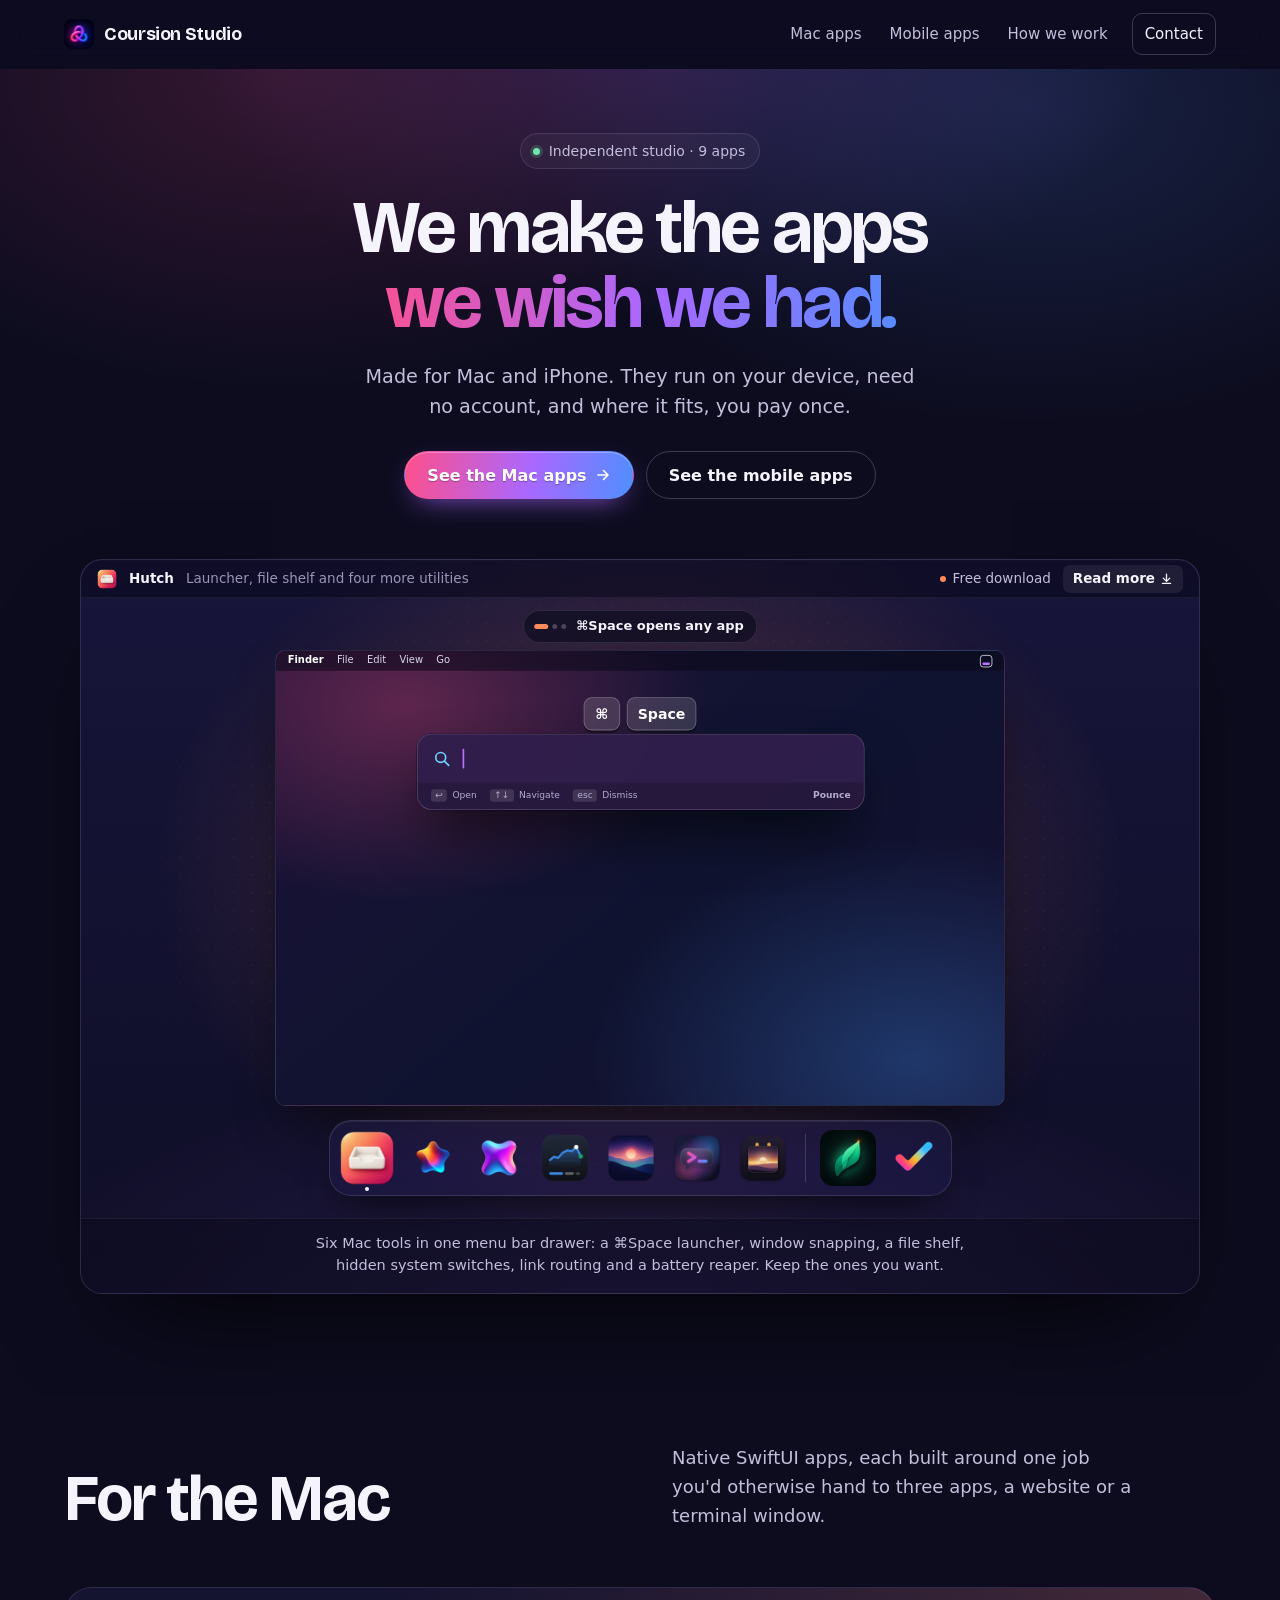
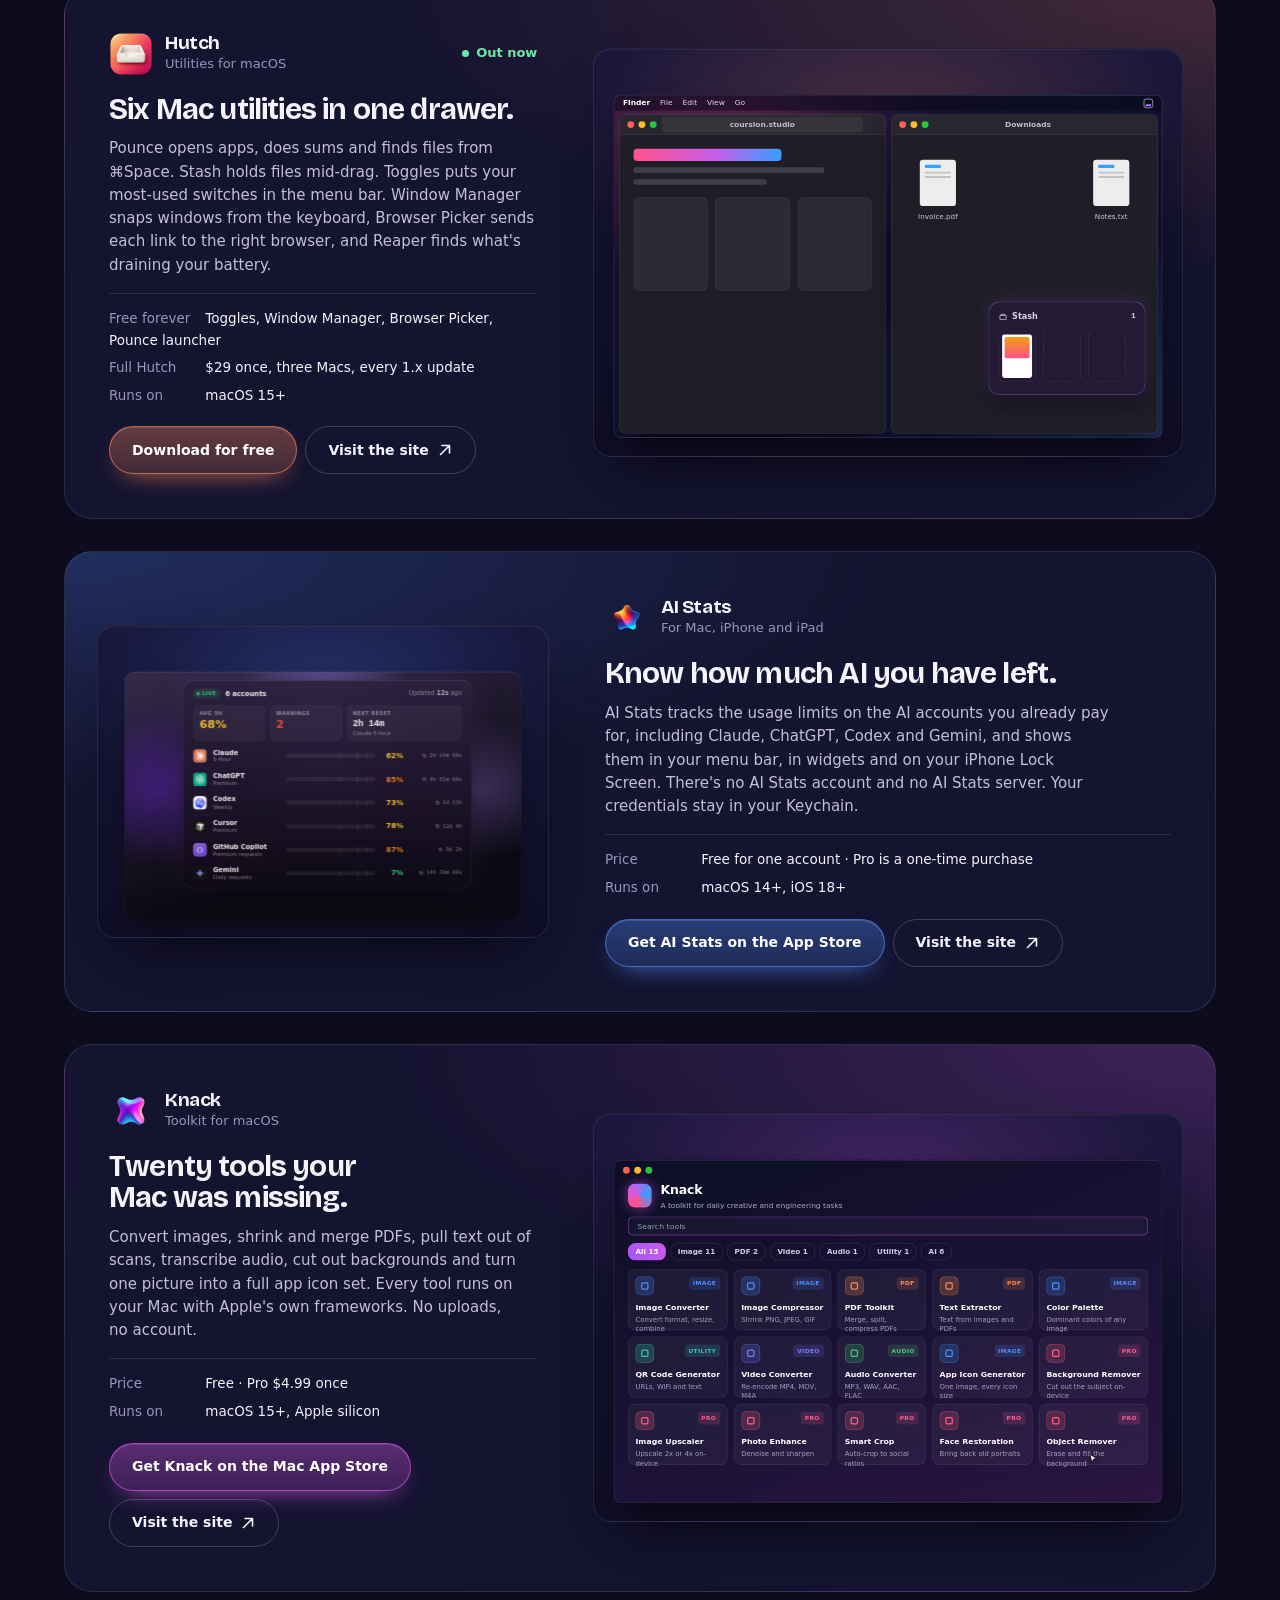
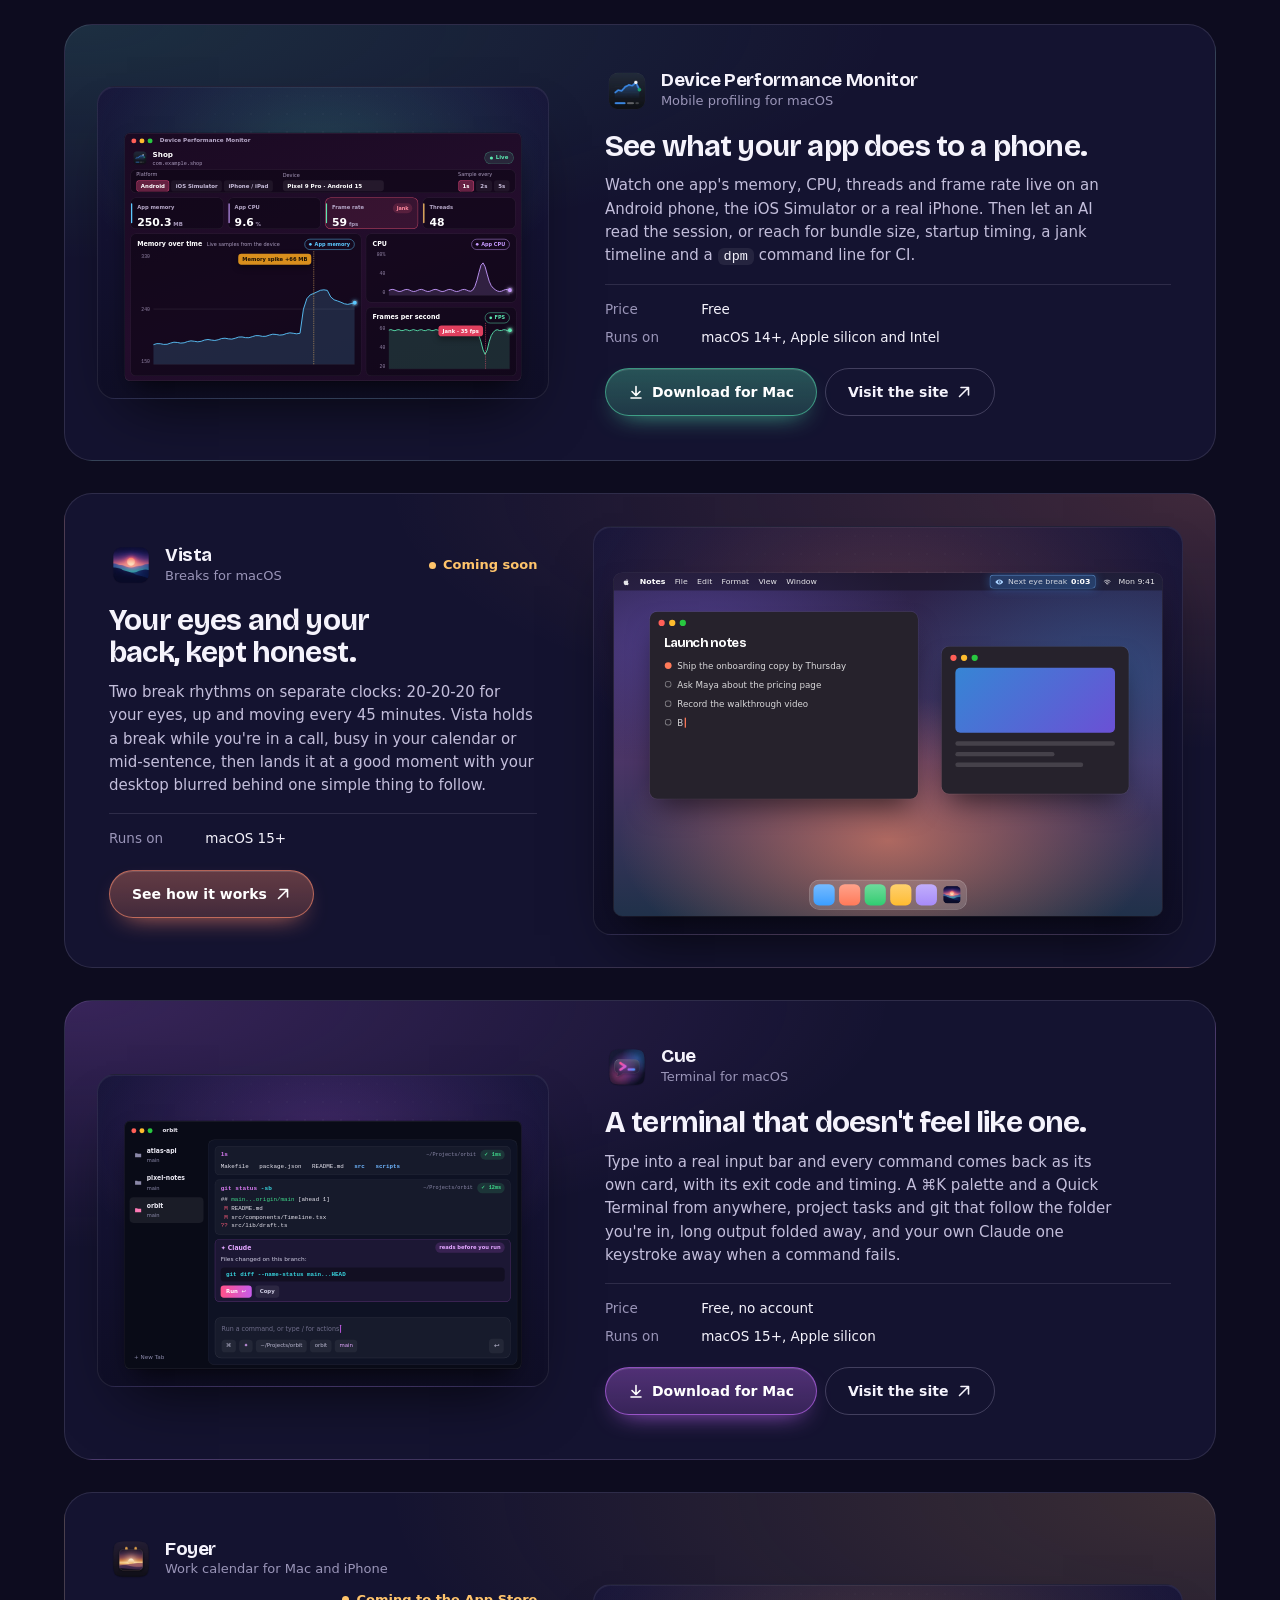
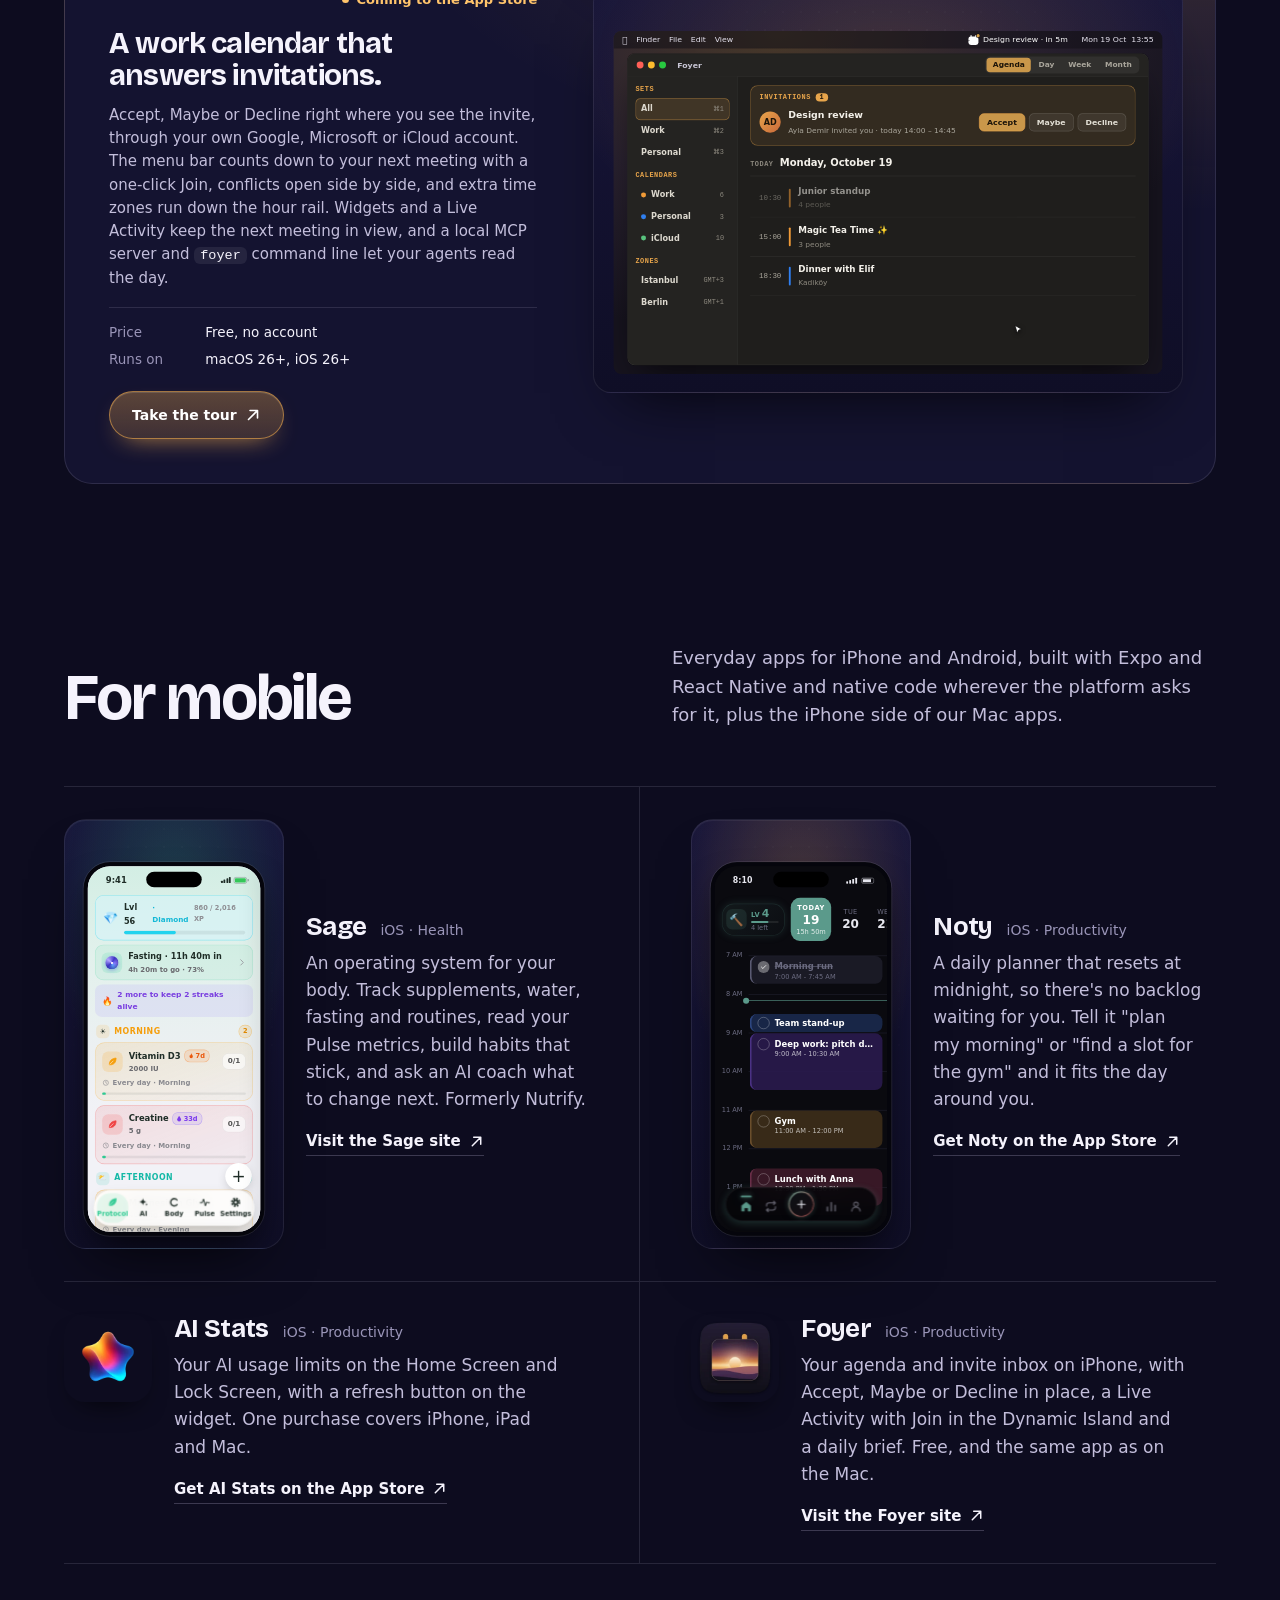
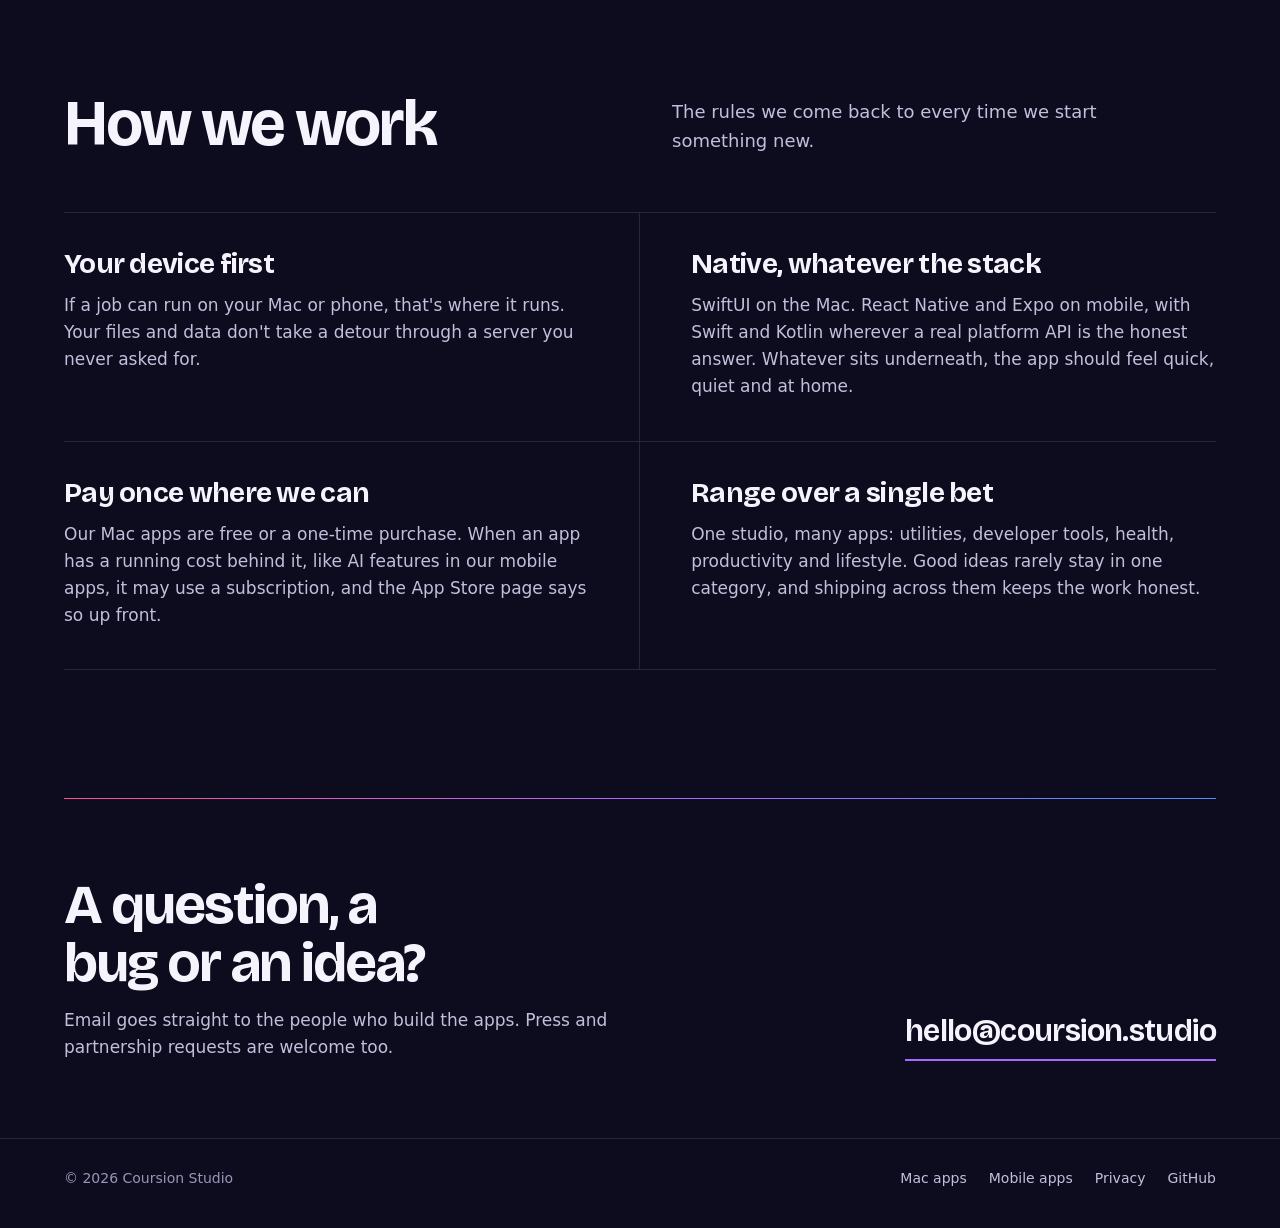
==== commit 9b4c6e2f: "Hutch card: no trial wording, Pounce launcher is free too" ====
--- a/index.html
+++ b/index.html
@@ -171,7 +171,7 @@
               </div>
               <h3 id="hutch-title">Six Mac utilities in one drawer.</h3>
               <p>Pounce opens apps, does sums and finds files from ⌘Space. Stash holds files mid-drag. Toggles puts your most-used switches in the menu bar. Window Manager snaps windows from the keyboard, Browser Picker sends each link to the right browser, and Reaper finds what's draining your battery.</p>
-              <ul class="facts-mini"><li><span>Free forever</span> Toggles, Window Manager, Browser Picker</li><li><span>Full Hutch</span> $29 once, three Macs, every 1.x update</li><li><span>Try it all</span> 14 days of every tool, no card needed</li><li><span>Runs on</span> macOS 15+</li></ul>
+              <ul class="facts-mini"><li><span>Free forever</span> Toggles, Window Manager, Browser Picker, Pounce launcher</li><li><span>Full Hutch</span> $29 once, three Macs, every 1.x update</li><li><span>Runs on</span> macOS 15+</li></ul>
               <div class="product-actions">
                 <a class="btn btn-solid" href="https://github.com/Coursion-Studio/hutch/releases/latest">Download for free</a>
                 <a class="btn btn-line" href="https://hutch.coursion.studio">Visit the site <svg aria-hidden="true"><use href="#i-out"/></svg></a>
